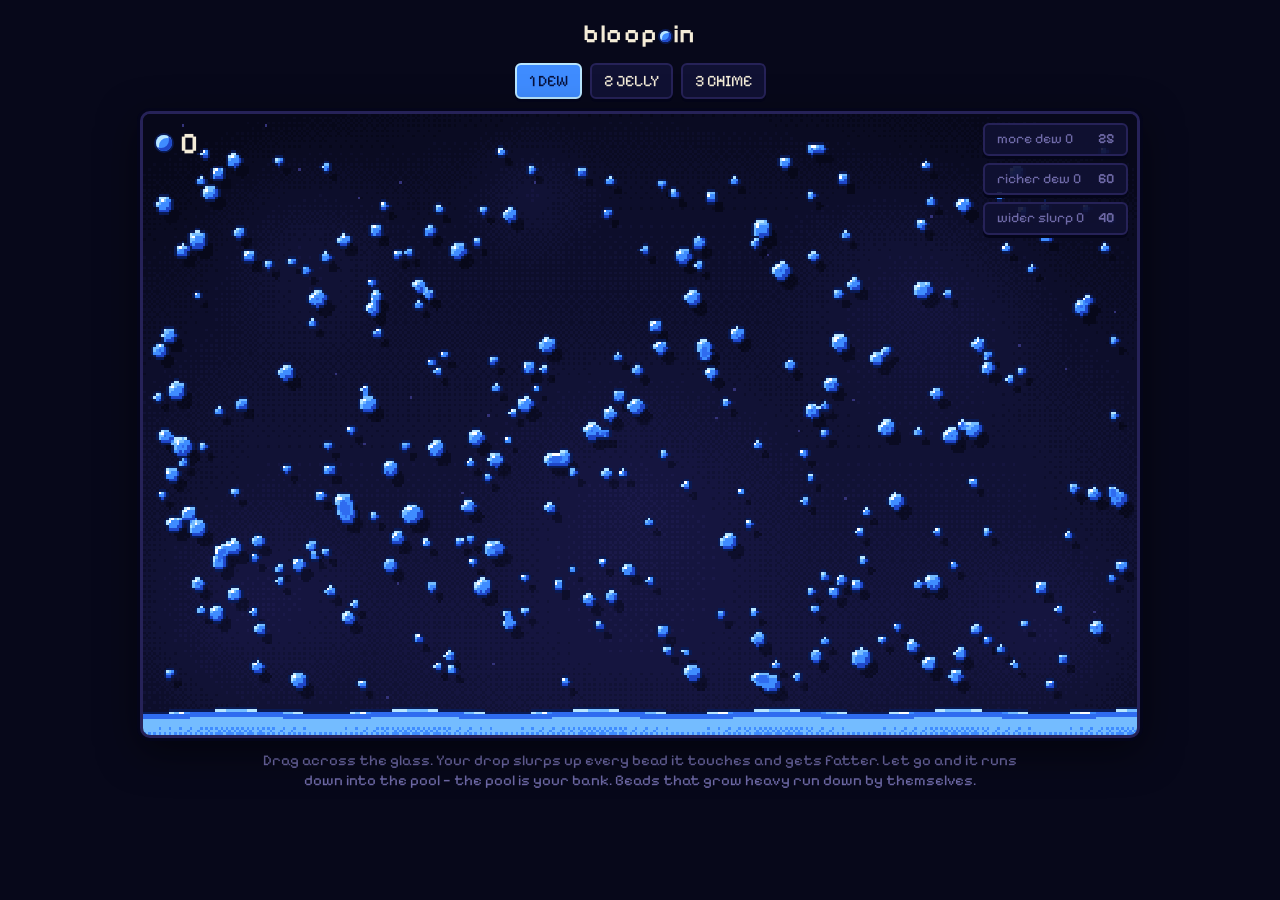
==== index.html @ 227eae90 "Add second round of prototypes: dew, jelly, chime Blue palette, slope-shaded goo renderer with outli" ====
<!doctype html>
<html lang="en">
<head>
<meta charset="utf-8">
<meta name="viewport" content="width=device-width,initial-scale=1">
<title>bloop.in</title>
<link rel="preconnect" href="https://fonts.googleapis.com">
<link href="https://fonts.googleapis.com/css2?family=Pixelify+Sans:wght@400;600&display=swap" rel="stylesheet">
<style>
  :root { --bg:#07081a; --panel:#101133; --line:#262258; --ink:#f4ecd8; --dim:#6f6aa8; --blue:#3f8cff; --sky:#b8e6ff; --navy:#0a1a52; }
  * { box-sizing:border-box; }
  body { margin:0; background:var(--bg); color:var(--ink); font:16px/1.35 'Pixelify Sans',ui-monospace,Menlo,monospace;
         display:flex; flex-direction:column; align-items:center; gap:12px; padding:16px 8px; min-height:100vh;
         user-select:none; -webkit-user-select:none; }
  h1 { margin:0; font-size:26px; font-weight:600; letter-spacing:.06em; }
  h1 i { display:inline-block; width:.42em; height:.42em; margin:0 .06em; border-radius:50%; background:var(--blue);
         box-shadow:inset -2px -2px 0 #1f47c9, inset 2px 2px 0 var(--sky), 0 0 0 2px var(--navy); }
  nav { display:flex; gap:8px; }
  button { font:inherit; color:var(--ink); background:var(--panel); border:2px solid var(--line); border-radius:6px;
           padding:5px 12px; cursor:pointer; text-align:left; box-shadow:0 3px 0 #04051a; transition:transform .05s, border-color .1s; }
  button:hover:not(:disabled) { border-color:var(--blue); }
  button:active:not(:disabled) { transform:translateY(3px); box-shadow:none; }
  button:disabled { color:var(--dim); cursor:default; }
  nav button.on { background:var(--blue); color:#06103a; border-color:var(--sky); }
  #stage { position:relative; width:min(96vw,1000px); aspect-ratio:16/10; }
  canvas { width:100%; height:100%; display:block; image-rendering:pixelated; border:3px solid var(--line);
           border-radius:10px; cursor:crosshair; touch-action:none; box-shadow:0 0 0 3px #04051a, 0 12px 40px #0008; }
  #hud { position:absolute; top:12px; left:16px; pointer-events:none; text-shadow:2px 2px 0 #07081a; }
  #goo { font-size:30px; font-weight:600; display:flex; align-items:center; gap:8px; }
  #goo::before { content:''; width:16px; height:16px; border-radius:50%; background:var(--blue);
                 box-shadow:inset -3px -3px 0 #1f47c9, inset 3px 3px 0 var(--sky), 0 0 0 2px var(--navy); }
  #sub { color:var(--sky); font-size:15px; white-space:pre; }
  #shop { position:absolute; top:12px; right:12px; display:flex; flex-direction:column; gap:7px; align-items:stretch; }
  #shop button { font-size:14px; background:#101133e8; display:flex; justify-content:space-between; gap:14px; }
  #shop button:not(:disabled) { border-color:#3f8cff; color:#fff; }
  #shop button b { font-weight:600; color:var(--sky); }
  #shop button:disabled b { color:var(--dim); }
  .pop { position:absolute; pointer-events:none; font-weight:600; font-size:17px; color:var(--sky); text-shadow:2px 2px 0 #07081a;
         transform:translate(-50%,-50%); animation:pop .9s cubic-bezier(.2,.9,.3,1) forwards; }
  @keyframes pop { 0%{opacity:0; margin-top:6px; scale:.5} 15%{opacity:1; scale:1.25} 30%{scale:1} 100%{opacity:0; margin-top:-34px} }
  #hint { color:var(--dim); max-width:min(96vw,760px); text-align:center; min-height:2.8em; font-size:15px; }
</style>
</head>
<body>
<h1>bloop<i></i>in</h1>
<nav id="tabs"></nav>
<div id="stage">
  <canvas id="c"></canvas>
  <div id="hud"><div id="goo"></div><div id="sub"></div></div>
  <div id="shop"></div>
</div>
<div id="hint"></div>

<script>
// ══════════════════════════ goo renderer ══════════════════════════
// Goo is splatted additively into a small offscreen field (one colour channel
// per goo type). Each pixel is then shaded from the field's value and slope:
// outline, rim light, shade, deep core and a specular glint, with ordered
// dither between tones. Everything gloopy on screen goes through ball()/slab().
const W = 384, H = 240, T = 128, TAU = Math.PI * 2, W4 = W * 4;
const cv = document.getElementById('c'); cv.width = W; cv.height = H;
const ctx = cv.getContext('2d');
const fc = document.createElement('canvas'); fc.width = W; fc.height = H;
const f = fc.getContext('2d', { willReadFrequently: true });

function sprite(rgb) {
  const s = document.createElement('canvas'); s.width = s.height = 64;
  const g = s.getContext('2d'), gr = g.createRadialGradient(32, 32, 0, 32, 32, 32);
  for (let i = 0; i <= 12; i++) { const t = i / 12; gr.addColorStop(t, `rgba(${rgb},${(1 - t * t) ** 2})`); }
  g.fillStyle = gr; g.fillRect(0, 0, 64, 64); return s;
}
const SPR = [sprite('255,0,0'), sprite('0,255,0'), sprite('0,0,255')];
const SOLID = ['#f00', '#0f0', '#00f'];
// r = visible radius of a lone ball; ch = goo type (0 blue, 1 coral, 2 gold)
function ball(x, y, r, ch = 0) { if (r <= 0) return; const R = r * 1.85; f.drawImage(SPR[ch], x - R, y - R, R * 2, R * 2); }
function slab(x, y, w, h, ch = 0) { f.fillStyle = SOLID[ch]; f.fillRect(x, y, w, h); }

const abgr = h => { const n = parseInt(h.slice(1), 16); return (0xff000000 | ((n & 255) << 16) | (n & 0xff00) | (n >> 16)) >>> 0; };
// tones: 0 outline, 1 shade, 2 core, 3 body, 4 light, 5 rim, 6 glint
const PAL = [
  ['#0a1a52', '#1f47c9', '#2f6cf0', '#3f8cff', '#74bcff', '#b8e6ff', '#ffffff'],
  ['#521338', '#c93a6a', '#f0557d', '#ff7190', '#ffa3ad', '#ffd6d0', '#ffffff'],
  ['#4f2f0c', '#d98a1c', '#f2b02c', '#ffc944', '#ffe07a', '#fff3bf', '#ffffff'],
].map(p => p.map(abgr));
const BAY = [0, 8, 2, 10, 12, 4, 14, 6, 3, 11, 1, 9, 15, 7, 13, 5];

// static dithered backdrop: vertical gradient + soft bokeh + vignette
const RAMP = ['#07081a', '#0a0b22', '#0d0e2b', '#111235', '#15153f', '#1a1949', '#201e55'].map(abgr);
const bgBuf = new Uint32Array(W * H), bgSh = new Uint32Array(W * H);
{
  const bokeh = [[60, 50, 46], [300, 70, 60], [190, 150, 70], [350, 200, 44], [40, 190, 50], [150, 30, 30]];
  for (let y = 0, i = 0; y < H; y++) for (let x = 0; x < W; x++, i++) {
    let s = 1.6 + 2.6 * y / H;
    for (const [bx, by, br] of bokeh) { const d = Math.hypot(x - bx, y - by); if (d < br) s += 1.3 * (1 - d / br); }
    const dx = (x - W / 2) / (W / 2), dy = (y - H / 2) / (H / 2);
    s -= 1.6 * Math.max(0, dx * dx + dy * dy - .6);
    const k = Math.max(0, Math.min(6, Math.floor(s + BAY[(y & 3) << 2 | (x & 3)] / 16)));
    bgBuf[i] = RAMP[k]; bgSh[i] = RAMP[Math.max(0, k - 2)];
  }
}
const specks = [...Array(36)].map(() => ({ x: Math.random() * W, y: Math.random() * H, s: 2 + Math.random() * 5 }));
const SPECK = abgr('#34337a');
const out = ctx.createImageData(W, H), o32 = new Uint32Array(out.data.buffer);
// optional extra shading hints, set by the current demo each frame:
// surf[x] = y of a pool surface (goo below it is banded by depth);
// orbs = big round bodies that get lit like a sphere, with a glint.
const surfArr = new Float32Array(W); let surf = null; const orbs = [];
const orb = (x, y, R) => orbs.push({ x, y, R, R2: R * R });

function render(dt) {
  const d = f.getImageData(0, 0, W, H).data;
  o32.set(bgBuf);
  for (const s of specks) { s.y -= s.s * dt; if (s.y < 0) { s.y = H - 1; s.x = Math.random() * W; } o32[(s.y | 0) * W + (s.x | 0)] = SPECK; }
  const sh = (4 * W + 3) * 4;
  for (let y = 0, i = 0; y < H; y++) for (let x = 0; x < W; x++, i++) {
    const p = i << 2; let c = -1, m = T - 1;
    if (d[p] > m) { c = 0; m = d[p]; }
    if (d[p + 1] > m) { c = 1; m = d[p + 1]; }
    if (d[p + 2] > m) { c = 2; }
    if (c < 0) {
      // outside: outline hugging the goo, else soft drop shadow, else backdrop
      let o = -1, q;
      if (x > 0) { q = p - 4; if (d[q] >= T) o = 0; else if (d[q + 1] >= T) o = 1; else if (d[q + 2] >= T) o = 2; }
      if (o < 0 && x < W - 1) { q = p + 4; if (d[q] >= T) o = 0; else if (d[q + 1] >= T) o = 1; else if (d[q + 2] >= T) o = 2; }
      if (o < 0 && y > 0) { q = p - W4; if (d[q] >= T) o = 0; else if (d[q + 1] >= T) o = 1; else if (d[q + 2] >= T) o = 2; }
      if (o < 0 && y < H - 1) { q = p + W4; if (d[q] >= T) o = 0; else if (d[q + 1] >= T) o = 1; else if (d[q + 2] >= T) o = 2; }
      if (o >= 0) o32[i] = PAL[o][0];
      else if (x >= 3 && y >= 4) { q = p - sh; if (d[q] >= T || d[q + 1] >= T || d[q + 2] >= T) o32[i] = bgSh[i]; }
      continue;
    }
    const pc = p + c, v = d[pc], P = PAL[c];
    const gx = (x < W - 2 ? d[pc + 8] : v) - (x > 1 ? d[pc - 8] : v);
    const gy = (y < H - 2 ? d[pc + 2 * W4] : v) - (y > 1 ? d[pc - 2 * W4] : v);
    const b = (.6 * gx + .8 * gy) / (Math.sqrt(gx * gx + gy * gy) + 20) + (BAY[(y & 3) << 2 | (x & 3)] / 16 - .5) * .28;
    let t = 3;
    if (b > .5) t = v < T + 40 ? 5 : v < T + 105 ? 4 : 3;
    else if (b > .12) t = v < T + 55 ? 4 : 3;
    else if (b < -.45) t = v < T + 80 ? 1 : 3;
    else if (b < -.1 && v < T + 30) t = 1;
    if (t === 3 && v >= 253) t = 2;
    if (b > .74 && v > T + 52 && v < T + 92) t = 6;
    if (t === 3 || t === 2) {
      const dz = BAY[(y & 3) << 2 | (x & 3)] / 16 - .5;
      if (c === 0 && surf && y - surf[x] > 2) { const dd = y - surf[x] + dz * 7; t = dd < 8 ? 4 : dd < 19 ? 3 : dd < 40 ? 2 : 1; }
      else for (const o of orbs) {
        const dx = x - o.x, dy = y - o.y;
        if (dx * dx + dy * dy < o.R2) {
          const nd = (-.6 * dx - .8 * dy) / o.R + dz * .3;
          t = nd > .52 ? 4 : nd > .02 ? 3 : nd > -.5 ? 2 : 1;
          const hx = dx + .36 * o.R, hy = dy + .42 * o.R, hr = .17 * o.R;
          if (hx * hx + hy * hy * 1.6 < hr * hr) t = 6;
          else { const kx = dx + .1 * o.R, ky = dy + .62 * o.R; if (kx * kx + ky * ky < hr * hr * .16) t = 6; }
          break;
        }
      }
    }
    o32[i] = P[t];
  }
  ctx.putImageData(out, 0, 0);
}

// little pixel eyes, drawn on top of the goo
function eyes(x, y, s, lx = 0, ly = 0, blink = false, wide = false) {
  const w = Math.max(1, Math.round(s)), h = blink ? 1 : Math.max(2, Math.round(s * (wide ? 2.1 : 1.6))), gap = Math.max(2, Math.round(s * 2.4));
  const ex = Math.round(x + lx), ey = Math.round(y + ly - h / 2);
  ctx.fillStyle = '#0a1a52';
  ctx.fillRect(ex - gap / 2 - w | 0, ey, w, h); ctx.fillRect(ex + gap / 2 | 0, ey, w, h);
  if (!blink && w >= 2) { ctx.fillStyle = '#fff'; ctx.fillRect(ex - gap / 2 - w | 0, ey, 1, 1); ctx.fillRect(ex + gap / 2 | 0, ey, 1, 1); }
}

// ══════════════════════════ juice ══════════════════════════
const rnd = (a, b) => a + Math.random() * (b - a);
const clamp = (v, a, b) => v < a ? a : v > b ? b : v;
const fmt = n => n >= 1e9 ? (n / 1e9).toFixed(2) + 'B' : n >= 1e6 ? (n / 1e6).toFixed(2) + 'M' : n >= 1e4 ? (n / 1e3).toFixed(1) + 'k' : Math.floor(n).toLocaleString();
const mouse = { x: W / 2, y: H / 2, down: false };
const $ = id => document.getElementById(id);
let now = 0, shakeAmt = 0;
const shake = a => { shakeAmt = Math.min(7, Math.max(shakeAmt, a)); };
const blinking = () => now % 3.6 < .13;

function popup(x, y, text, color) {
  const st = $('stage'); if (st.querySelectorAll('.pop').length > 22) return;
  const e = document.createElement('div'); e.className = 'pop'; e.textContent = text;
  e.style.left = x / W * 100 + '%'; e.style.top = y / H * 100 + '%'; if (color) e.style.color = color;
  e.onanimationend = () => e.remove(); st.appendChild(e);
}

// audio: every sound is a pitched water-drop "bloop" on a pentatonic scale
let ac, master, lastB = 0;
function initAudio() {
  try {
    ac = new (window.AudioContext || window.webkitAudioContext)();
    master = ac.createGain(); master.gain.value = .9;
    const comp = ac.createDynamicsCompressor(), dl = ac.createDelay(), fb = ac.createGain(), lp = ac.createBiquadFilter();
    dl.delayTime.value = .19; fb.gain.value = .3; lp.frequency.value = 1700;
    master.connect(comp); comp.connect(ac.destination);
    master.connect(dl); dl.connect(lp); lp.connect(fb); fb.connect(dl); lp.connect(comp);
  } catch (_) { ac = null; }
}
const note = i => 220 * 2 ** (([0, 2, 4, 7, 9][i % 5] + 12 * Math.floor(i / 5)) / 12);
function bloop(freq = 440, dur = .16, vol = .12) {
  if (!ac) return; const t = ac.currentTime; if (t - lastB < .022) return; lastB = t;
  const o = ac.createOscillator(), g = ac.createGain();
  o.type = 'sine'; o.frequency.setValueAtTime(freq * .55, t); o.frequency.exponentialRampToValueAtTime(freq, t + .045);
  g.gain.setValueAtTime(.0001, t); g.gain.linearRampToValueAtTime(vol, t + .008); g.gain.exponentialRampToValueAtTime(.0001, t + dur);
  o.connect(g); g.connect(master); o.start(t); o.stop(t + dur + .02);
}
const arpeggio = (from, n) => { for (let i = 0; i < n; i++) setTimeout(() => bloop(note(from + i), .3, .14), i * 75); };

// loose flecks of goo: splashes, trails, bursts
function stepBits(bits, dt, floorY) {
  for (const b of bits) {
    if (b.g) b.vy += b.g * dt; b.x += b.vx * dt; b.y += b.vy * dt; b.r -= dt * (b.shrink || 6);
    if (floorY && b.y > floorY(b.x) && b.vy > 0) b.r = 0;
  }
  return bits.filter(b => b.r > .4);
}
function burst(bits, x, y, n, speed, ch = 0, g = 300, up = false) {
  for (let i = 0; i < n; i++) {
    const a = up ? rnd(-Math.PI * .85, -Math.PI * .15) : rnd(0, TAU), v = rnd(.4, 1) * speed;
    bits.push({ x, y, vx: Math.cos(a) * v, vy: Math.sin(a) * v, r: rnd(1.6, 3.2), ch, g, shrink: 3.5 });
  }
}

// a pool of goo with a springy surface. Its depth is the bank balance.
function makePool() {
  const n = W / 4 + 1;
  return {
    n, h: new Float32Array(n), v: new Float32Array(n), base: 9,
    depthFor: goo => Math.min(84, 9 + 10 * Math.log2(1 + goo / 12)),
    update(dt, goo) {
      const { h, v } = this; this.base += (this.depthFor(goo) - this.base) * Math.min(1, dt * 3);
      for (let i = 0; i < n; i++) { const l = i ? h[i - 1] : h[i], r = i < n - 1 ? h[i + 1] : h[i]; v[i] += (-50 * h[i] + 260 * (l + r - 2 * h[i]) - 1.8 * v[i]) * dt; }
      for (let i = 0; i < n; i++) h[i] = clamp(h[i] + v[i] * dt, -this.base + 2, 30);
    },
    top(x) { const q = clamp(x / 4, 0, n - 1.001), i = q | 0, t = q - i; return H - this.base - (this.h[i] * (1 - t) + this.h[i + 1] * t); },
    splash(x, pow) { const c = Math.round(x / 4); for (let k = -3; k <= 3; k++) { const i = c + k; if (i >= 0 && i < n) this.v[i] -= pow * (1 - Math.abs(k) / 4); } },
    draw() { for (let x = 0; x < W; x += 2) { const y = this.top(x + 1) + Math.sin(now * 1.6 + x * .09) * .7; slab(x, y, 2, H - y + 1); surfArr[x] = surfArr[x + 1] = y; } },
  };
}

// ══════════════════════════ 1 · DEW ══════════════════════════
// A cold window covered in dew. Sweep a drop through it and it swallows
// everything it touches; let go and it runs down into the pool.
const dew = {
  name: 'DEW',
  hint: 'Drag across the glass. Your drop slurps up every bead it touches and gets fatter. Let go and it runs down into the pool — the pool is your bank. Beads that grow heavy run down by themselves.',
  init() {
    Object.assign(this, { goo: 0, cond: 0, rich: 0, reach: 0, acc: 0, dots: [], runs: [], bits: [], held: null, pool: makePool() });
    for (let i = 0; i < 300; i++) this.addDot(true);
  },
  sub() { return this.held ? `holding ${fmt(this.held.m * (1 + this.rich))}` : ''; },
  shop: [
    { label: s => `more dew`, lv: s => s.cond, cost: s => 25 * 1.6 ** s.cond, buy: s => s.cond++ },
    { label: s => `richer dew`, lv: s => s.rich, cost: s => 60 * 2.2 ** s.rich, buy: s => s.rich++ },
    { label: s => `wider slurp`, lv: s => s.reach, cost: s => 40 * 1.9 ** s.reach, can: s => s.reach < 6, buy: s => s.reach++ },
  ],
  rr: m => Math.min(16, 1.1 * Math.sqrt(m) + .7),
  addDot(seed) {
    const x = rnd(5, W - 5), y = rnd(12, H - this.pool.base - 10);
    if (this.dots.length >= 560) { const d = this.dots[Math.random() * this.dots.length | 0]; return this.grow(d); }
    for (const d of this.dots) if (Math.abs(d.x - x) < d.r + 1.6 && Math.hypot(d.x - x, d.y - y) < d.r + 1.4) return this.grow(d);
    const m = seed ? 1 + (Math.random() ** 3 * 7 | 0) : 1;
    this.dots.push({ x, y, m, r: 1.1 * Math.sqrt(m) + .4 });
  },
  grow(d) {
    d.m++; d.r = 1.1 * Math.sqrt(d.m) + .4;
    if (d.m >= 12) { d.dead = true; this.runs.push({ x: d.x, y: d.y, vx: 0, vy: 0, m: d.m, n: 0, ph: rnd(0, 6), trail: 0 }); }
  },
  down() { this.held = { x: mouse.x, y: mouse.y, vx: 0, vy: 0, m: 2, n: 0, ph: rnd(0, 6), trail: 0, held: true }; this.runs.push(this.held); bloop(note(0), .12, .08); },
  up() { if (this.held) { this.held.held = false; this.held = null; } },
  update(dt) {
    const pool = this.pool;
    this.acc += dt * 9 * 1.45 ** this.cond;
    while (this.acc >= 1) { this.acc--; this.addDot(); }
    for (const r of this.runs) {
      const rr = this.rr(r.m);
      if (r.held) {
        r.vx += ((mouse.x - r.x) * 110 - r.vx * 13) * dt; r.vy += ((mouse.y - r.y) * 110 - r.vy * 13) * dt;
      } else {
        const vt = Math.min(210, 55 + r.m * 1.6);
        r.vy += (vt - r.vy) * 2.2 * dt; r.vx += (Math.sin(now * 4 + r.ph) * 16 - r.vx) * 5 * dt;
        r.trail -= r.vy * dt;
        if (r.trail <= 0) { r.trail = 3; this.bits.push({ x: r.x, y: r.y - rr * .7, vx: 0, vy: 0, r: rr * .5, ch: 0, shrink: 5 }); }
      }
      r.x = clamp(r.x + r.vx * dt, 3, W - 3); r.y += r.vy * dt;
      const reach = rr + 2 + this.reach * 2.5;
      for (const d of this.dots) {
        if (d.dead) continue;
        const dx = d.x - r.x, dy = d.y - r.y;
        if (dx * dx + dy * dy < (reach + d.r) ** 2) {
          d.dead = true; r.m += d.m; r.n++;
          this.bits.push({ x: d.x, y: d.y, vx: -dx * 9, vy: -dy * 9, r: d.r, ch: 0, shrink: 14 });
          bloop(note(Math.min(14, r.n >> 2)), .13, .07);
        }
      }
      if (r.y + rr * .5 > pool.top(r.x)) {   // plop into the pool
        const pay = Math.round(r.m * (1 + this.rich));
        this.goo += pay; r.dead = true; if (r === this.held) this.held = null;
        pool.splash(r.x, Math.min(190, 30 + r.m * 2.2));
        burst(this.bits, r.x, pool.top(r.x) - 1, Math.min(12, 3 + r.m / 5 | 0), Math.min(170, 60 + r.m * 1.5), 0, 320, true);
        popup(r.x, pool.top(r.x) - 12, '+' + fmt(pay));
        shake(Math.min(4, r.m / 18)); bloop(note(Math.min(9, r.n >> 3)) / 2, .28, Math.min(.2, .08 + r.m / 300));
      }
    }
    for (const d of this.dots) if (!d.dead && d.y > pool.top(d.x) - 2) { d.dead = true; this.goo += d.m; }
    this.dots = this.dots.filter(d => !d.dead); this.runs = this.runs.filter(r => !r.dead);
    this.bits = stepBits(this.bits, dt, x => pool.top(x) + 2);
    pool.update(dt, this.goo);
  },
  draw() {
    this.pool.draw();
    for (const d of this.dots) ball(d.x, d.y, d.r);
    for (const b of this.bits) ball(b.x, b.y, b.r, b.ch);
    for (const r of this.runs) {
      const rr = this.rr(r.m); ball(r.x, r.y, rr); if (rr > 5) orb(r.x, r.y, rr + 1);
      if (r.held) { ball(r.x - r.vx * .028, r.y - r.vy * .028, rr * .78); ball(r.x - r.vx * .055, r.y - r.vy * .055, rr * .5); }
      else ball(r.x, r.y - rr * .85, rr * .6);
    }
  },
  post() {
    for (const r of this.runs) {
      const rr = this.rr(r.m); if (rr < 4.5) continue;
      const l = Math.hypot(r.vx, r.vy) || 1, k = Math.min(1, l / 60) * rr * .2;
      eyes(r.x, r.y - rr * .1, rr * .17, r.vx / l * k, r.vy / l * k, blinking(), r.held);
    }
  },
};

// ══════════════════════════ 2 · JELLY ══════════════════════════
// One big jelly you can grab, stretch and throw. It eats the rain.
const FLOOR = H - 14, GRAV = 430;
const jelly = {
  name: 'JELLY',
  hint: 'Grab the jelly and throw it — it squashes, wobbles and gobbles every drop it touches. Click anywhere else to make it hop there. The jelly is your wallet: spending shrinks it. Fill it up, then SPLIT.',
  init() {
    Object.assign(this, { goo: 6, goal: 250, mult: 1, rain: 0, sweet: 0, acc: 0, combo: 0, comboT: 0, pend: 0, munch: 0, grab: false, beads: [], bits: [], babies: [],
      b: { x: W / 2, y: FLOOR - 30, vx: 0, vy: 0, pvx: 0, pvy: 0, R: 14, nodes: [...Array(20)].map((_, i) => ({ a: i / 20 * TAU, off: 0, v: 0 })) } });
  },
  sub() { return `fill to ${fmt(this.goal)}` + (this.mult > 1 ? `   ×${this.mult}` : '') + (this.combo > 4 ? `\ncombo ${this.combo}` : ''); },
  shop: [
    { label: s => `heavier rain`, lv: s => s.rain, cost: s => 20 * 1.6 ** s.rain, buy: s => s.rain++ },
    { label: s => `sweeter drops`, lv: s => s.sweet, cost: s => 50 * 2 ** s.sweet, buy: s => s.sweet++ },
    { label: s => `baby jelly`, lv: s => s.babies.length, cost: s => 80 * 1.8 ** s.babies.length, can: s => s.babies.length < 6, buy: s => s.baby() },
    { label: s => `SPLIT  ×${s.mult * 2}`, cost: s => s.goal, free: true, buy: s => s.split() },
  ],
  val() { return (1 + this.sweet) * this.mult; },
  baby() { const b = this.b; this.babies.push({ x: b.x, y: b.y - 6, vx: rnd(-90, 90), vy: -180, cd: rnd(.4, 1.2), air: true }); },
  split() {
    const b = this.b;
    burst(this.bits, b.x, b.y, 34, 300, 0, 380);
    this.goo = 6; this.mult *= 2; this.goal *= 3; if (this.babies.length < 6) this.baby();
    for (const n of b.nodes) n.v += rnd(-120, 120);
    shake(7); arpeggio(2, 7); popup(b.x, b.y - 24, `×${this.mult}!`, '#fff');
  },
  impact(s, an) {
    const b = this.b; for (const n of b.nodes) n.v -= s * .55 * Math.cos(2 * (n.a - an));
    if (s > 150) { shake(Math.min(4, s / 170)); bloop(70 + rnd(0, 20), .22, Math.min(.25, s / 2200)); }
    if (s > 260) burst(this.bits, b.x + Math.cos(an) * b.R * .7, b.y + Math.sin(an) * b.R * .7, 5, s * .3, 0, 380);
  },
  eat(d, x, y) {
    d.dead = true; const v = this.val(); this.goo += v;
    this.combo++; this.comboT = .8; this.pend += v; bloop(note(Math.min(14, this.combo >> 1)), .14, .08);
  },
  down() {
    const b = this.b;
    if (Math.hypot(mouse.x - b.x, mouse.y - b.y) < b.R + 10) { this.grab = true; bloop(note(3), .1, .08); }
    else if (b.y > FLOOR - b.R * 1.6) { b.vx = clamp((mouse.x - b.x) * 2.2, -330, 330); b.vy = -clamp(160 + (FLOOR - mouse.y) * 1.6, 160, 420); this.impact(140, Math.PI / 2); bloop(note(1), .16, .1); }
  },
  up() { if (this.grab) { this.grab = false; const b = this.b, l = Math.hypot(b.vx, b.vy); if (l > 720) { b.vx *= 720 / l; b.vy *= 720 / l; } } },
  update(dt) {
    const b = this.b, R = b.R;
    b.R += (Math.min(44, 10 + 32 * Math.log(1 + this.goo) / Math.log(1 + this.goal)) - b.R) * Math.min(1, dt * 6);
    if ((this.comboT -= dt) <= 0) { if (this.pend) popup(b.x, b.y - R - 8, '+' + fmt(this.pend), this.combo >= 10 ? '#fff' : null); this.combo = 0; this.pend = 0; }
    this.munch -= dt;

    // body
    if (this.grab) { b.vx += ((mouse.x - b.x) * 130 - b.vx * 15) * dt; b.vy += ((mouse.y - b.y) * 130 - b.vy * 15) * dt; }
    else b.vy += GRAV * dt;
    b.x += b.vx * dt; b.y += b.vy * dt;
    const cr = R * .72;
    if (b.y > FLOOR - cr) { b.y = FLOOR - cr; if (b.vy > 50) this.impact(b.vy, Math.PI / 2); b.vy = (!this.grab && b.vy > 90) ? -b.vy * .42 : 0; if (!this.grab) b.vx *= 1 - Math.min(1, 5 * dt); }
    if (b.y < cr) { b.y = cr; if (b.vy < -50) this.impact(-b.vy, -Math.PI / 2); b.vy = this.grab ? 0 : -b.vy * .4; }
    if (b.x < cr) { b.x = cr; if (b.vx < -50) this.impact(-b.vx, Math.PI); b.vx = this.grab ? 0 : -b.vx * .5; }
    if (b.x > W - cr) { b.x = W - cr; if (b.vx > 50) this.impact(b.vx, 0); b.vx = this.grab ? 0 : -b.vx * .5; }

    // rim: inertia makes it lag behind the body, neighbours pass the wobble around
    let ax = (b.vx - b.pvx) / dt, ay = (b.vy - b.pvy) / dt - (this.grab ? 0 : GRAV);
    const al = Math.hypot(ax, ay); if (al > 1600) { ax *= 1600 / al; ay *= 1600 / al; }
    b.pvx = b.vx; b.pvy = b.vy;
    const N = b.nodes.length;
    for (let i = 0; i < N; i++) {
      const n = b.nodes[i], l = b.nodes[(i + N - 1) % N].off, r = b.nodes[(i + 1) % N].off, c = Math.cos(n.a), s = Math.sin(n.a);
      const idle = Math.sin(now * 2.2 + i * 1.3) * R * .035;
      n.v += (-210 * (n.off - idle) + 130 * (l + r - 2 * n.off) - 6.5 * n.v - (ax * c + ay * s) * .7 * R / 20) * dt;
    }
    for (const n of b.nodes) {
      n.off = clamp(n.off + n.v * dt, -R * .5, R * .6);
      const c = Math.cos(n.a), s = Math.sin(n.a); let max = 1e9;
      if (s > .15) max = Math.min(max, (FLOOR - b.y) / s - R); else if (s < -.15) max = Math.min(max, b.y / -s - R);
      if (c > .15) max = Math.min(max, (W - b.x) / c - R); else if (c < -.15) max = Math.min(max, b.x / -c - R);
      if (n.off > max) { n.off = Math.max(max, -R * .5); if (n.v > 0) n.v = 0; }
    }

    // rain
    this.acc += dt * 2.6 * 1.4 ** this.rain;
    while (this.acc >= 1) { this.acc--; if (this.beads.length < 140) this.beads.push({ x: rnd(6, W - 6), y: -4, vy: rnd(20, 60), r: 2.7 }); }
    for (const d of this.beads) {
      if (!d.rest) { d.vy += 300 * dt; d.y += d.vy * dt; if (d.y > FLOOR - 2.4) { d.y = FLOOR - 2.4; d.rest = true; } }
      const dx = d.x - b.x, dy = d.y - b.y;
      if (dx * dx + dy * dy < (R + 3) ** 2) {
        this.eat(d, d.x, d.y); this.munch = .16;
        const a = Math.atan2(dy, dx); for (const n of b.nodes) n.v += 55 * Math.max(0, Math.cos(n.a - a)) ** 6;
      }
    }

    // babies hop toward the nearest drop and eat for you
    for (const k of this.babies) {
      k.vy += GRAV * dt; k.x += k.vx * dt; k.y += k.vy * dt;
      if (k.x < 5) { k.x = 5; k.vx = Math.abs(k.vx); } else if (k.x > W - 5) { k.x = W - 5; k.vx = -Math.abs(k.vx); }
      if (k.y > FLOOR - 4.5) {
        k.y = FLOOR - 4.5; k.vy = 0; k.vx *= 1 - Math.min(1, 8 * dt);
        if (k.air) { k.air = false; k.sq = 1; }
        if ((k.cd -= dt) <= 0) {
          let best = null, bd = 1e9;
          for (const d of this.beads) if (d.rest && !d.dead) { const q = Math.abs(d.x - k.x); if (q < bd) { bd = q; best = d; } }
          k.cd = rnd(.5, 1.1); k.air = true; k.vy = -rnd(130, 190);
          k.vx = best ? clamp((best.x - k.x) * 1.5, -110, 110) : rnd(-60, 60);
        }
      }
      k.sq = Math.max(0, (k.sq || 0) - dt * 5);
      for (const d of this.beads) if (!d.dead && Math.abs(d.x - k.x) < 8 && Math.abs(d.y - k.y) < 8) this.eat(d, d.x, d.y);
    }
    this.beads = this.beads.filter(d => !d.dead);
    this.bits = stepBits(this.bits, dt, () => FLOOR);
  },
  draw() {
    const b = this.b, R = b.R;
    for (const d of this.beads) { ball(d.x, d.y, d.r); if (!d.rest) ball(d.x, d.y - 3, d.r * .6); }
    for (const q of this.bits) ball(q.x, q.y, q.r, q.ch);
    for (const k of this.babies) { ball(k.x, k.y + k.sq, 5 + k.sq); ball(k.x, k.y - clamp(k.vy * .014, -3, 3), 4); orb(k.x, k.y, 6.5); }
    ball(b.x, b.y, R * .78); orb(b.x, b.y, R * 1.12);
    for (const n of b.nodes) { const q = R * .58 + n.off; ball(b.x + Math.cos(n.a) * q, b.y + Math.sin(n.a) * q, R * .42); }
  },
  post() {
    ctx.fillStyle = '#0a0b22'; ctx.fillRect(0, FLOOR, W, H - FLOOR);
    ctx.fillStyle = '#2b2a6e'; ctx.fillRect(0, FLOOR, W, 1);
    ctx.fillStyle = '#15153f'; for (let x = 6; x < W; x += 16) ctx.fillRect(x, FLOOR + 4 + (x % 3), 5, 1);
    const b = this.b, R = b.R, dx = mouse.x - b.x, dy = mouse.y - b.y, l = Math.hypot(dx, dy) || 1, k = Math.min(1, l / 50) * R * .16;
    const ex = b.x + dx / l * k, ey = b.y - R * .1 + dy / l * k, es = Math.max(2, R * .15);
    eyes(ex, ey, es, 0, 0, blinking() && !this.grab, this.grab);
    ctx.fillStyle = '#ff7190'; const bw = Math.max(2, Math.round(es * 1.2)), bo = Math.round(es * 3.1);
    ctx.fillRect(Math.round(ex - bo - bw / 2), Math.round(ey + es * 1.5), bw, 1); ctx.fillRect(Math.round(ex + bo - bw / 2), Math.round(ey + es * 1.5), bw, 1);
    if (this.munch > 0) { ctx.fillStyle = '#0a1a52'; const mw = Math.max(2, Math.round(es * 1.6)); ctx.fillRect(Math.round(ex - mw / 2), Math.round(ey + es * 2.2), mw, Math.max(1, Math.round(es))); }
    for (const q of this.babies) eyes(q.x, q.y - 1, 1, clamp(q.vx * .02, -1, 1), 0, blinking());
  },
};

// ══════════════════════════ 3 · CHIME ══════════════════════════
// A goo music box. Drips ring every peg they hit; the longer a drop's
// run of notes, the more it is worth when it lands in the pool.
const chime = {
  name: 'CHIME',
  hint: 'Drag the gold pegs around, or click empty space to add one. Each peg rings a note (low on the left, high on the right). A drop is worth more for every peg it rings on the way down — build a run.',
  init() {
    Object.assign(this, { goo: 0, rate: 0, rich: 0, maxPegs: 7, emit: .5, ps: [], rings: [], bits: [], drag: null, pool: makePool(),
      pegs: [[150, 62], [234, 62], [108, 100], [192, 100], [276, 100], [150, 140]].map(([x, y]) => this.peg(x, y)) });
  },
  peg: (x, y) => ({ x, y, ox: 0, oy: 0, vx: 0, vy: 0, pulse: 0 }),
  sub() { return `pegs ${this.pegs.length}/${this.maxPegs}`; },
  shop: [
    { label: s => `faster drip`, lv: s => s.rate, cost: s => 20 * 1.6 ** s.rate, buy: s => s.rate++ },
    { label: s => `richer goo`, lv: s => s.rich, cost: s => 45 * 2 ** s.rich, buy: s => s.rich++ },
    { label: s => `another peg`, lv: s => s.maxPegs - 7, cost: s => 30 * 1.5 ** (s.maxPegs - 7), can: s => s.maxPegs < 16, buy: s => s.maxPegs++ },
  ],
  gap() { return .34 / (1 + this.rate * .45); },
  fx() { return W / 2 + Math.sin(now * .6) * 96; },
  down() {
    let g = this.pegs.find(g => Math.hypot(g.x - mouse.x, g.y - mouse.y) < 12);
    if (!g && this.pegs.length < this.maxPegs) { g = this.peg(mouse.x, mouse.y); g.pulse = 1; this.pegs.push(g); bloop(note(g.x / W * 10 | 0), .2, .1); }
    this.drag = g || null;
  },
  up() { this.drag = null; },
  update(dt) {
    const ps = this.ps, pool = this.pool;
    if (this.drag) { this.drag.x = clamp(mouse.x, 8, W - 8); this.drag.y = clamp(mouse.y, 28, H - pool.base - 14); }
    if ((this.emit -= dt) <= 0 && ps.length < 230) { this.emit = this.gap(); ps.push({ x: this.fx() + rnd(-.5, .5), y: 13, vx: rnd(-4, 4), vy: 25, hits: 0, cd: 0 }); }
    for (let i = 0; i < ps.length; i++) for (let j = i + 1; j < ps.length; j++) {   // sticky + springy = viscous
      const a = ps[i], b = ps[j], dx = b.x - a.x, dy = b.y - a.y, d2 = dx * dx + dy * dy;
      if (d2 < 72 && d2 > .01) { const d = Math.sqrt(d2), fo = (d < 5.2 ? (5.2 - d) * 60 : -(d - 5.2) * 9) * dt / d; a.vx -= dx * fo; a.vy -= dy * fo; b.vx += dx * fo; b.vy += dy * fo; }
    }
    for (const p of ps) {
      p.vy += 190 * dt; p.vx *= 1 - 1.4 * dt; p.vy *= 1 - .6 * dt; p.cd -= dt;
      p.x += p.vx * dt; p.y += p.vy * dt;
      if (p.x < 3) { p.x = 3; p.vx = Math.abs(p.vx) * .4; } else if (p.x > W - 3) { p.x = W - 3; p.vx = -Math.abs(p.vx) * .4; }
      for (const g of this.pegs) {
        const px = g.x + g.ox, py = g.y + g.oy, dx = p.x - px, dy = p.y - py, d = Math.hypot(dx, dy) || .01, min = 8.6;
        if (d < min) {
          const nx = dx / d, ny = dy / d, vn = p.vx * nx + p.vy * ny;
          p.x = px + nx * min; p.y = py + ny * min;
          if (vn < 0) {
            p.vx -= 1.55 * vn * nx; p.vy -= 1.55 * vn * ny;
            if (vn < -32 && p.cd <= 0) {
              p.hits++; p.cd = .12; g.pulse = 1; g.vx += nx * vn * 1.1; g.vy += ny * vn * 1.1;
              this.rings.push({ x: px, y: py, r: 7, life: .4 });
              bloop(note(clamp(g.x / W * 10 | 0, 0, 9)), .34, .085);
            }
          }
        }
      }
      if (p.y > pool.top(p.x)) {
        const pay = (1 + this.rich) * (1 + p.hits); this.goo += pay; p.dead = true;
        pool.splash(p.x, 13 + p.hits * 5);
        if (p.hits >= 2) { popup(p.x, pool.top(p.x) - 10, '+' + fmt(pay), p.hits >= 4 ? '#ffe07a' : null); burst(this.bits, p.x, pool.top(p.x) - 1, 1 + p.hits, 50 + p.hits * 14, 0, 320, true); }
        if (p.hits >= 4) shake(1.5);
      }
    }
    this.ps = ps.filter(p => !p.dead);
    for (const g of this.pegs) {
      g.vx += (-320 * g.ox - 9 * g.vx) * dt; g.vy += (-320 * g.oy - 9 * g.vy) * dt;
      g.ox = clamp(g.ox + g.vx * dt, -5, 5); g.oy = clamp(g.oy + g.vy * dt, -5, 5); g.pulse = Math.max(0, g.pulse - dt * 4);
    }
    for (const r of this.rings) { r.life -= dt; r.r += 42 * dt; }
    this.rings = this.rings.filter(r => r.life > 0);
    this.bits = stepBits(this.bits, dt, x => pool.top(x) + 2);
    pool.update(dt, this.goo);
  },
  draw() {
    this.pool.draw();
    const fx = this.fx(), grow = 1 - clamp(this.emit / this.gap(), 0, 1);
    ball(fx, 3, 8, 2); ball(fx, 10 + grow * 2, 1 + grow * 2.6);
    for (const p of this.ps) ball(p.x, p.y, 3.1);
    for (const b of this.bits) ball(b.x, b.y, b.r, b.ch);
    for (const g of this.pegs) ball(g.x + g.ox, g.y + g.oy, 5.6 + g.pulse * 2.4, 2);
  },
  post() {
    for (const r of this.rings) {
      ctx.fillStyle = r.life > .2 ? '#fff3bf' : '#d98a1c';
      const n = Math.max(10, r.r * 1.6 | 0); for (let i = 0; i < n; i += 2) { const a = i / n * TAU; ctx.fillRect(r.x + Math.cos(a) * r.r | 0, r.y + Math.sin(a) * r.r | 0, 1, 1); }
    }
  },
};

// ══════════════════════════ shell ══════════════════════════
const demos = [dew, jelly, chime];
let cur, buttons = [];
const AUTO = location.search.includes('auto');

function start(i) {
  cur = demos[i]; cur.init(); mouse.down = false;
  [...$('tabs').children].forEach((b, k) => b.classList.toggle('on', k === i));
  $('hint').textContent = cur.hint; $('shop').innerHTML = '';
  buttons = (cur.shop || []).map(it => {
    const b = document.createElement('button'); b.innerHTML = '<span></span><b></b>';
    b.onclick = () => { const c = it.cost(cur); if (cur.goo < c) return; if (!it.free) cur.goo -= c; it.buy(cur); arpeggio(4, 3); };
    $('shop').appendChild(b); return [b, it];
  });
  history.replaceState(null, '', '#' + (i + 1));
}
demos.forEach((d, i) => { const b = document.createElement('button'); b.textContent = `${i + 1} ${d.name}`; b.onclick = () => start(i); $('tabs').appendChild(b); });
addEventListener('keydown', e => { const i = +e.key - 1; if (demos[i]) start(i); });

function pos(e) { const r = cv.getBoundingClientRect(); mouse.x = (e.clientX - r.left) / r.width * W; mouse.y = (e.clientY - r.top) / r.height * H; }
cv.addEventListener('pointerdown', e => { if (!ac) initAudio(); cv.setPointerCapture(e.pointerId); pos(e); mouse.down = true; cur.down && cur.down(); });
cv.addEventListener('pointermove', pos);
const release = e => { if (!mouse.down) return; pos(e); mouse.down = false; cur.up && cur.up(); };
cv.addEventListener('pointerup', release); cv.addEventListener('pointercancel', release);

function step(dt) {
  now += dt;
  if (AUTO) {   // scripted input, for headless screenshots
    mouse.x = W / 2 + Math.sin(now * 1.7) * 150; mouse.y = 95 + Math.sin(now * 2.9) * 70;
    const want = now % 3 < 2.2; if (want !== mouse.down) { mouse.down = want; want ? cur.down && cur.down() : cur.up && cur.up(); }
  }
  cur.update(dt);
}
let last = performance.now();
function frame(t) {
  const dt = Math.min(1 / 30, (t - last) / 1000); last = t;
  step(dt);
  f.globalCompositeOperation = 'source-over'; f.fillStyle = '#000'; f.fillRect(0, 0, W, H);
  f.globalCompositeOperation = 'lighter';
  orbs.length = 0; surf = cur.pool ? surfArr : null;
  cur.draw(); render(dt); cur.post && cur.post();
  shakeAmt *= Math.pow(.0005, dt);
  cv.style.transform = shakeAmt > .3 ? `translate(${rnd(-1, 1) * shakeAmt}px,${rnd(-1, 1) * shakeAmt}px)` : '';
  $('goo').textContent = fmt(cur.goo); $('sub').textContent = cur.sub ? cur.sub() : '';
  for (const [b, it] of buttons) {
    const c = it.cost(cur), ok = !it.can || it.can(cur);
    const left = it.label(cur) + (it.lv ? `  ${it.lv(cur)}` : ''), right = ok ? fmt(c) : 'max';
    if (b.firstChild.textContent !== left) b.firstChild.textContent = left;
    if (b.lastChild.textContent !== right) b.lastChild.textContent = right;
    b.disabled = !ok || cur.goo < c;
  }
  requestAnimationFrame(frame);
}
start(clamp((+location.hash.slice(1) || 1) - 1, 0, demos.length - 1));
if (AUTO) for (let i = 0; i < 60 * (+new URLSearchParams(location.search).get('auto') || 8); i++) step(1 / 60);
requestAnimationFrame(frame);
</script>
</body>
</html>
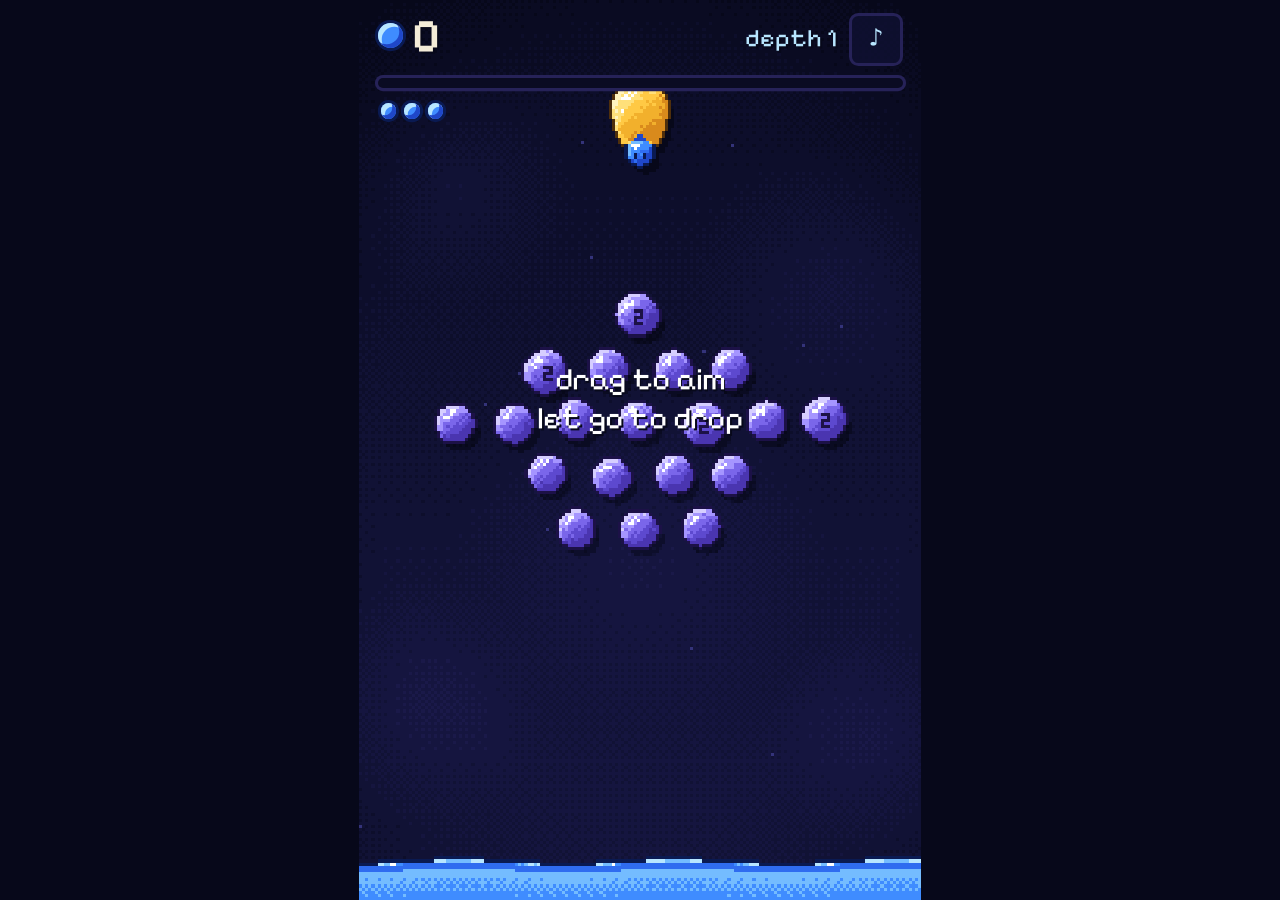
==== commit 9f3984c1: "Start the drop-and-pop game: one-thumb aiming, pods, depths and an upgrade sheet Portrait-first layo" ====
--- a/index.html
+++ b/index.html
@@ -2,136 +2,184 @@
 <html lang="en">
 <head>
 <meta charset="utf-8">
-<meta name="viewport" content="width=device-width,initial-scale=1">
+<meta name="viewport" content="width=device-width,initial-scale=1,maximum-scale=1,user-scalable=no,viewport-fit=cover">
+<meta name="theme-color" content="#07081a">
+<meta name="apple-mobile-web-app-capable" content="yes">
+<meta name="mobile-web-app-capable" content="yes">
 <title>bloop.in</title>
 <link rel="preconnect" href="https://fonts.googleapis.com">
 <link href="https://fonts.googleapis.com/css2?family=Pixelify+Sans:wght@400;600&display=swap" rel="stylesheet">
 <style>
-  :root { --bg:#07081a; --panel:#101133; --line:#262258; --ink:#f4ecd8; --dim:#6f6aa8; --blue:#3f8cff; --sky:#b8e6ff; --navy:#0a1a52; }
-  * { box-sizing:border-box; }
-  body { margin:0; background:var(--bg); color:var(--ink); font:16px/1.35 'Pixelify Sans',ui-monospace,Menlo,monospace;
-         display:flex; flex-direction:column; align-items:center; gap:12px; padding:16px 8px; min-height:100vh;
-         user-select:none; -webkit-user-select:none; }
-  h1 { margin:0; font-size:26px; font-weight:600; letter-spacing:.06em; }
-  h1 i { display:inline-block; width:.42em; height:.42em; margin:0 .06em; border-radius:50%; background:var(--blue);
-         box-shadow:inset -2px -2px 0 #1f47c9, inset 2px 2px 0 var(--sky), 0 0 0 2px var(--navy); }
-  nav { display:flex; gap:8px; }
-  button { font:inherit; color:var(--ink); background:var(--panel); border:2px solid var(--line); border-radius:6px;
-           padding:5px 12px; cursor:pointer; text-align:left; box-shadow:0 3px 0 #04051a; transition:transform .05s, border-color .1s; }
-  button:hover:not(:disabled) { border-color:var(--blue); }
-  button:active:not(:disabled) { transform:translateY(3px); box-shadow:none; }
-  button:disabled { color:var(--dim); cursor:default; }
-  nav button.on { background:var(--blue); color:#06103a; border-color:var(--sky); }
-  #stage { position:relative; width:min(96vw,1000px); aspect-ratio:16/10; }
-  canvas { width:100%; height:100%; display:block; image-rendering:pixelated; border:3px solid var(--line);
-           border-radius:10px; cursor:crosshair; touch-action:none; box-shadow:0 0 0 3px #04051a, 0 12px 40px #0008; }
-  #hud { position:absolute; top:12px; left:16px; pointer-events:none; text-shadow:2px 2px 0 #07081a; }
-  #goo { font-size:30px; font-weight:600; display:flex; align-items:center; gap:8px; }
-  #goo::before { content:''; width:16px; height:16px; border-radius:50%; background:var(--blue);
-                 box-shadow:inset -3px -3px 0 #1f47c9, inset 3px 3px 0 var(--sky), 0 0 0 2px var(--navy); }
-  #sub { color:var(--sky); font-size:15px; white-space:pre; }
-  #shop { position:absolute; top:12px; right:12px; display:flex; flex-direction:column; gap:7px; align-items:stretch; }
-  #shop button { font-size:14px; background:#101133e8; display:flex; justify-content:space-between; gap:14px; }
-  #shop button:not(:disabled) { border-color:#3f8cff; color:#fff; }
-  #shop button b { font-weight:600; color:var(--sky); }
-  #shop button:disabled b { color:var(--dim); }
-  .pop { position:absolute; pointer-events:none; font-weight:600; font-size:17px; color:var(--sky); text-shadow:2px 2px 0 #07081a;
-         transform:translate(-50%,-50%); animation:pop .9s cubic-bezier(.2,.9,.3,1) forwards; }
-  @keyframes pop { 0%{opacity:0; margin-top:6px; scale:.5} 15%{opacity:1; scale:1.25} 30%{scale:1} 100%{opacity:0; margin-top:-34px} }
-  #hint { color:var(--dim); max-width:min(96vw,760px); text-align:center; min-height:2.8em; font-size:15px; }
+  :root { --u:2px; --bg:#07081a; --panel:#101133; --line:#262258; --ink:#f4ecd8; --dim:#7d78b8; --blue:#3f8cff; --sky:#b8e6ff; --navy:#0a1a52; --gold:#ffc944; }
+  * { box-sizing:border-box; -webkit-tap-highlight-color:transparent; }
+  html, body { height:100%; margin:0; overflow:hidden; overscroll-behavior:none; background:var(--bg); }
+  body { color:var(--ink); font:calc(var(--u)*8)/1.25 'Pixelify Sans',ui-monospace,Menlo,monospace;
+         user-select:none; -webkit-user-select:none; -webkit-touch-callout:none; touch-action:none; }
+  #app { position:fixed; inset:0; display:flex; align-items:center; justify-content:center; }
+  #stage { position:relative; overflow:hidden; background:#0d0e2b; }
+  canvas { position:absolute; inset:0; width:100%; height:100%; display:block; image-rendering:crisp-edges; image-rendering:pixelated; }
+  .ui { position:absolute; pointer-events:none; text-shadow:calc(var(--u)*.6) calc(var(--u)*.6) 0 #07081a; }
+
+  #hud { left:0; right:0; top:0; padding:calc(env(safe-area-inset-top) + var(--u)*4) calc(var(--u)*6) 0; display:flex; justify-content:space-between; align-items:flex-start; }
+  #goo { font-size:calc(var(--u)*15); font-weight:600; display:flex; align-items:center; gap:calc(var(--u)*3); line-height:1; }
+  #goo::before, .dot { content:''; display:inline-block; width:calc(var(--u)*8); height:calc(var(--u)*8); border-radius:50%; background:var(--blue);
+     box-shadow:inset calc(var(--u)*-1.2) calc(var(--u)*-1.2) 0 #1f47c9, inset calc(var(--u)*1.2) calc(var(--u)*1.2) 0 var(--sky), 0 0 0 var(--u) var(--navy); }
+  #right { display:flex; align-items:center; gap:calc(var(--u)*4); color:var(--sky); }
+  #mute { pointer-events:auto; font:inherit; color:var(--sky); background:#101133cc; border:var(--u) solid var(--line); border-radius:calc(var(--u)*3);
+          width:calc(var(--u)*17); height:calc(var(--u)*17); padding:0; }
+  #bar { left:calc(var(--u)*6); right:calc(var(--u)*6); top:calc(env(safe-area-inset-top) + var(--u)*25); height:calc(var(--u)*3); background:#0a0b22; border-radius:99px; overflow:hidden; box-shadow:0 0 0 var(--u) var(--line); }
+  #bar i { display:block; height:100%; width:0; background:linear-gradient(90deg,#7a66ea,#b8e6ff); transition:width .25s; }
+  #pips { left:calc(var(--u)*7); right:55%; top:calc(env(safe-area-inset-top) + var(--u)*33); display:flex; flex-wrap:wrap; justify-content:flex-start; gap:calc(var(--u)*2.5); }
+  #pips .dot { width:calc(var(--u)*5); height:calc(var(--u)*5); transition:transform .2s, opacity .2s; }
+  #pips .dot.used { opacity:.18; transform:scale(.6); }
+  #combo { right:calc(var(--u)*8); top:26%; font-size:calc(var(--u)*20); font-weight:600; color:#fff; opacity:0; transition:opacity .4s; text-align:right; line-height:.9; }
+  #combo small { display:block; font-size:calc(var(--u)*7); color:var(--sky); font-weight:400; }
+  #combo.on { opacity:.9; } #combo.bump { animation:bump .18s; }
+  @keyframes bump { 0%{transform:scale(1.5)} 100%{transform:scale(1)} }
+  #hint { left:0; right:0; top:40%; text-align:center; font-size:calc(var(--u)*10); color:#fff; opacity:0; transition:opacity .4s; white-space:pre-line; }
+  #hint.on { opacity:1; animation:float 1.6s ease-in-out infinite; }
+  @keyframes float { 50% { transform:translateY(calc(var(--u)*-3)); } }
+  #toast { left:0; right:0; top:34%; text-align:center; font-size:calc(var(--u)*17); font-weight:600; color:var(--gold); opacity:0; line-height:1; white-space:pre-line; }
+  #toast.on { animation:toast 2.2s cubic-bezier(.2,1.6,.4,1) forwards; }
+  @keyframes toast { 0%{opacity:0; transform:scale(.3)} 12%{opacity:1; transform:scale(1)} 80%{opacity:1} 100%{opacity:0; transform:scale(1.1)} }
+  .pop { position:absolute; pointer-events:none; font-weight:600; font-size:calc(var(--u)*9); color:var(--sky); text-shadow:var(--u) var(--u) 0 #07081a;
+         transform:translate(-50%,-50%); animation:pop .9s cubic-bezier(.2,.9,.3,1) forwards; white-space:nowrap; }
+  .pop.gold { color:var(--gold); font-size:calc(var(--u)*11); } .pop.big { color:#fff; font-size:calc(var(--u)*13); }
+  @keyframes pop { 0%{opacity:0; margin-top:calc(var(--u)*3); scale:.5} 15%{opacity:1; scale:1.25} 30%{scale:1} 100%{opacity:0; margin-top:calc(var(--u)*-16)} }
+
+  /* upgrade sheet: slides up from the bottom, everything within thumb reach */
+  #sheet { position:absolute; left:0; right:0; bottom:0; height:68%; display:flex; flex-direction:column; background:#0b0c26f2; border-top:calc(var(--u)*1.5) solid var(--line);
+           border-radius:calc(var(--u)*8) calc(var(--u)*8) 0 0; transform:translateY(102%); transition:transform .28s cubic-bezier(.2,.9,.3,1); pointer-events:auto; touch-action:pan-y; }
+  #sheet.open { transform:none; }
+  #res { padding:calc(var(--u)*6) calc(var(--u)*8) calc(var(--u)*3); display:flex; justify-content:space-between; align-items:baseline; gap:calc(var(--u)*4); }
+  #res b { font-size:calc(var(--u)*14); color:var(--sky); } #res span { color:var(--dim); text-align:right; font-size:calc(var(--u)*7.5); }
+  #cards { flex:1; min-height:0; overflow-y:auto; -webkit-overflow-scrolling:touch; overscroll-behavior:contain; padding:calc(var(--u)*2) calc(var(--u)*6) calc(var(--u)*4); display:flex; flex-direction:column; gap:calc(var(--u)*3); touch-action:pan-y; }
+  .card { display:flex; align-items:center; gap:calc(var(--u)*4); background:var(--panel); border:var(--u) solid var(--line); border-radius:calc(var(--u)*4);
+          padding:calc(var(--u)*3.5) calc(var(--u)*4); min-height:calc(var(--u)*30); }
+  .card .t { flex:1; min-width:0; } .card .n { font-weight:600; font-size:calc(var(--u)*9); display:flex; align-items:center; gap:calc(var(--u)*3); }
+  .card .d { color:var(--dim); font-size:calc(var(--u)*7); line-height:1.15; margin-top:calc(var(--u)*.8); }
+  .pipr { display:inline-flex; gap:calc(var(--u)*.9); } .pipr i { width:calc(var(--u)*2.4); height:calc(var(--u)*2.4); border-radius:50%; background:#262258; } .pipr i.f { background:var(--blue); }
+  .card button { font:inherit; font-weight:600; color:#06103a; background:var(--blue); border:0; border-radius:calc(var(--u)*3); min-width:calc(var(--u)*34); height:calc(var(--u)*22);
+                 padding:0 calc(var(--u)*4); box-shadow:0 calc(var(--u)*1.5) 0 #1f47c9; }
+  .card button:active { transform:translateY(calc(var(--u)*1.5)); box-shadow:none; }
+  .card.poor button { background:#1b1b4a; color:var(--dim); box-shadow:0 calc(var(--u)*1.5) 0 #0a0b22; }
+  .card.maxed button { background:none; color:var(--gold); box-shadow:none; }
+  .card.can { border-color:var(--blue); }
+  .card.locked { opacity:.5; border-style:dashed; } .card.locked .n { color:var(--dim); }
+  .card.fresh { animation:fresh .6s; } .card.bought { animation:bought .35s; }
+  @keyframes fresh { 0%{transform:scale(.8); border-color:#fff} 60%{transform:scale(1.04)} }
+  @keyframes bought { 30%{transform:scale(1.05); background:#1f47c9} }
+  .tag { font-size:calc(var(--u)*6); font-weight:600; color:#06103a; background:var(--gold); border-radius:99px; padding:0 calc(var(--u)*2.5); }
+  #foot { padding:calc(var(--u)*4) calc(var(--u)*6) calc(env(safe-area-inset-bottom) + var(--u)*5); display:flex; gap:calc(var(--u)*4); align-items:center; }
+  #go { flex:1; font:inherit; font-size:calc(var(--u)*13); font-weight:600; color:#06103a; background:var(--sky); border:0; border-radius:calc(var(--u)*5); height:calc(var(--u)*30);
+        box-shadow:0 calc(var(--u)*2) 0 var(--blue); }
+  #go:active { transform:translateY(calc(var(--u)*2)); box-shadow:none; }
+  #reset { font:inherit; font-size:calc(var(--u)*6.5); color:var(--dim); background:none; border:0; padding:calc(var(--u)*4) 0; }
+  #botlog { display:none; }
 </style>
 </head>
 <body>
-<h1>bloop<i></i>in</h1>
-<nav id="tabs"></nav>
-<div id="stage">
+<div id="app"><div id="stage">
   <canvas id="c"></canvas>
-  <div id="hud"><div id="goo"></div><div id="sub"></div></div>
-  <div id="shop"></div>
-</div>
-<div id="hint"></div>
+  <div id="bar" class="ui"><i></i></div>
+  <div id="hud" class="ui"><div id="goo">0</div><div id="right"><span id="depth"></span><button id="mute" aria-label="sound">♪</button></div></div>
+  <div id="pips" class="ui"></div>
+  <div id="combo" class="ui"></div>
+  <div id="hint" class="ui"></div>
+  <div id="toast" class="ui"></div>
+  <div id="sheet">
+    <div id="res"><b></b><span></span></div>
+    <div id="cards"></div>
+    <div id="foot"><button id="go">DROP ▸</button><button id="reset">reset</button></div>
+  </div>
+</div></div>
+<pre id="botlog"></pre>
 
 <script>
+'use strict';
+// ══════════════════════════ screen ══════════════════════════
+// Portrait-first. The game is drawn 180 logical pixels wide and as tall as
+// the phone allows; all DOM UI is sized in the same logical unit (--u).
+const $ = id => document.getElementById(id);
+const GW = 180, W4 = GW * 4, T = 128, TAU = Math.PI * 2;
+let GH = 340;
+const cv = $('c'), ctx = cv.getContext('2d');
+const fc = document.createElement('canvas'), f = fc.getContext('2d', { willReadFrequently: true });
+let out, o32, bgBuf, bgSh, surfArr = new Float32Array(GW);
+
+function fit() {
+  const vw = innerWidth, vh = innerHeight, ratio = Math.max(1.6, Math.min(2.2, vh / vw));
+  const w = Math.min(vw, vh / ratio), h = w * ratio, st = $('stage');
+  st.style.width = w + 'px'; st.style.height = h + 'px';
+  document.documentElement.style.setProperty('--u', w / GW + 'px');
+  const gh = Math.round(GW * ratio);
+  if (gh !== GH || !out) { GH = gh; cv.width = fc.width = GW; cv.height = fc.height = GH; out = ctx.createImageData(GW, GH); o32 = new Uint32Array(out.data.buffer); buildBg(); return true; }
+}
+
 // ══════════════════════════ goo renderer ══════════════════════════
-// Goo is splatted additively into a small offscreen field (one colour channel
-// per goo type). Each pixel is then shaded from the field's value and slope:
-// outline, rim light, shade, deep core and a specular glint, with ordered
-// dither between tones. Everything gloopy on screen goes through ball()/slab().
-const W = 384, H = 240, T = 128, TAU = Math.PI * 2, W4 = W * 4;
-const cv = document.getElementById('c'); cv.width = W; cv.height = H;
-const ctx = cv.getContext('2d');
-const fc = document.createElement('canvas'); fc.width = W; fc.height = H;
-const f = fc.getContext('2d', { willReadFrequently: true });
-
+// Goo is splatted additively into an offscreen field (one colour channel per
+// goo type), then every pixel is shaded from the field's value and slope:
+// outline, rim light, shade, deep core, glint, with ordered dither.
 function sprite(rgb) {
   const s = document.createElement('canvas'); s.width = s.height = 64;
   const g = s.getContext('2d'), gr = g.createRadialGradient(32, 32, 0, 32, 32, 32);
   for (let i = 0; i <= 12; i++) { const t = i / 12; gr.addColorStop(t, `rgba(${rgb},${(1 - t * t) ** 2})`); }
   g.fillStyle = gr; g.fillRect(0, 0, 64, 64); return s;
 }
-const SPR = [sprite('255,0,0'), sprite('0,255,0'), sprite('0,0,255')];
-const SOLID = ['#f00', '#0f0', '#00f'];
-// r = visible radius of a lone ball; ch = goo type (0 blue, 1 coral, 2 gold)
+const SPR = [sprite('255,0,0'), sprite('0,255,0'), sprite('0,0,255')], SOLID = ['#f00', '#0f0', '#00f'];
+// ch: 0 blue (you, droplets, pool) · 1 violet (pods) · 2 gold
 function ball(x, y, r, ch = 0) { if (r <= 0) return; const R = r * 1.85; f.drawImage(SPR[ch], x - R, y - R, R * 2, R * 2); }
 function slab(x, y, w, h, ch = 0) { f.fillStyle = SOLID[ch]; f.fillRect(x, y, w, h); }
-
 const abgr = h => { const n = parseInt(h.slice(1), 16); return (0xff000000 | ((n & 255) << 16) | (n & 0xff00) | (n >> 16)) >>> 0; };
 // tones: 0 outline, 1 shade, 2 core, 3 body, 4 light, 5 rim, 6 glint
 const PAL = [
   ['#0a1a52', '#1f47c9', '#2f6cf0', '#3f8cff', '#74bcff', '#b8e6ff', '#ffffff'],
-  ['#521338', '#c93a6a', '#f0557d', '#ff7190', '#ffa3ad', '#ffd6d0', '#ffffff'],
+  ['#1c1147', '#4a35b0', '#5d49cf', '#7a66ea', '#a595ff', '#d6ceff', '#ffffff'],
   ['#4f2f0c', '#d98a1c', '#f2b02c', '#ffc944', '#ffe07a', '#fff3bf', '#ffffff'],
 ].map(p => p.map(abgr));
 const BAY = [0, 8, 2, 10, 12, 4, 14, 6, 3, 11, 1, 9, 15, 7, 13, 5];
-
-// static dithered backdrop: vertical gradient + soft bokeh + vignette
 const RAMP = ['#07081a', '#0a0b22', '#0d0e2b', '#111235', '#15153f', '#1a1949', '#201e55'].map(abgr);
-const bgBuf = new Uint32Array(W * H), bgSh = new Uint32Array(W * H);
-{
-  const bokeh = [[60, 50, 46], [300, 70, 60], [190, 150, 70], [350, 200, 44], [40, 190, 50], [150, 30, 30]];
-  for (let y = 0, i = 0; y < H; y++) for (let x = 0; x < W; x++, i++) {
-    let s = 1.6 + 2.6 * y / H;
-    for (const [bx, by, br] of bokeh) { const d = Math.hypot(x - bx, y - by); if (d < br) s += 1.3 * (1 - d / br); }
-    const dx = (x - W / 2) / (W / 2), dy = (y - H / 2) / (H / 2);
-    s -= 1.6 * Math.max(0, dx * dx + dy * dy - .6);
+function buildBg() {
+  bgBuf = new Uint32Array(GW * GH); bgSh = new Uint32Array(GW * GH);
+  const bokeh = [[30, GH * .2, 40], [150, GH * .32, 46], [90, GH * .6, 60], [165, GH * .82, 36], [20, GH * .78, 40]];
+  for (let y = 0, i = 0; y < GH; y++) for (let x = 0; x < GW; x++, i++) {
+    let s = 1.5 + 2.6 * y / GH;
+    for (const [bx, by, br] of bokeh) { const d = Math.hypot(x - bx, y - by); if (d < br) s += 1.2 * (1 - d / br); }
+    const dx = (x - GW / 2) / (GW / 2), dy = (y - GH / 2) / (GH / 2);
+    s -= 1.5 * Math.max(0, dx * dx * .7 + dy * dy - .62);
     const k = Math.max(0, Math.min(6, Math.floor(s + BAY[(y & 3) << 2 | (x & 3)] / 16)));
     bgBuf[i] = RAMP[k]; bgSh[i] = RAMP[Math.max(0, k - 2)];
   }
 }
-const specks = [...Array(36)].map(() => ({ x: Math.random() * W, y: Math.random() * H, s: 2 + Math.random() * 5 }));
+const specks = [...Array(26)].map(() => ({ x: Math.random() * GW, y: Math.random() * 400, s: 2 + Math.random() * 5 }));
 const SPECK = abgr('#34337a');
-const out = ctx.createImageData(W, H), o32 = new Uint32Array(out.data.buffer);
-// optional extra shading hints, set by the current demo each frame:
-// surf[x] = y of a pool surface (goo below it is banded by depth);
-// orbs = big round bodies that get lit like a sphere, with a glint.
-const surfArr = new Float32Array(W); let surf = null; const orbs = [];
+let surf = false; const orbs = [];
 const orb = (x, y, R) => orbs.push({ x, y, R, R2: R * R });
 
 function render(dt) {
-  const d = f.getImageData(0, 0, W, H).data;
+  const d = f.getImageData(0, 0, GW, GH).data, W = GW, H = GH;
   o32.set(bgBuf);
-  for (const s of specks) { s.y -= s.s * dt; if (s.y < 0) { s.y = H - 1; s.x = Math.random() * W; } o32[(s.y | 0) * W + (s.x | 0)] = SPECK; }
-  const sh = (4 * W + 3) * 4;
+  for (const s of specks) { s.y -= s.s * dt; if (s.y < 0) { s.y = H - 1; s.x = Math.random() * W; } if (s.y < H) o32[(s.y | 0) * W + (s.x | 0)] = SPECK; }
+  const sh = (3 * W + 2) * 4;
   for (let y = 0, i = 0; y < H; y++) for (let x = 0; x < W; x++, i++) {
     const p = i << 2; let c = -1, m = T - 1;
     if (d[p] > m) { c = 0; m = d[p]; }
     if (d[p + 1] > m) { c = 1; m = d[p + 1]; }
     if (d[p + 2] > m) { c = 2; }
     if (c < 0) {
-      // outside: outline hugging the goo, else soft drop shadow, else backdrop
       let o = -1, q;
       if (x > 0) { q = p - 4; if (d[q] >= T) o = 0; else if (d[q + 1] >= T) o = 1; else if (d[q + 2] >= T) o = 2; }
       if (o < 0 && x < W - 1) { q = p + 4; if (d[q] >= T) o = 0; else if (d[q + 1] >= T) o = 1; else if (d[q + 2] >= T) o = 2; }
       if (o < 0 && y > 0) { q = p - W4; if (d[q] >= T) o = 0; else if (d[q + 1] >= T) o = 1; else if (d[q + 2] >= T) o = 2; }
       if (o < 0 && y < H - 1) { q = p + W4; if (d[q] >= T) o = 0; else if (d[q + 1] >= T) o = 1; else if (d[q + 2] >= T) o = 2; }
       if (o >= 0) o32[i] = PAL[o][0];
-      else if (x >= 3 && y >= 4) { q = p - sh; if (d[q] >= T || d[q + 1] >= T || d[q + 2] >= T) o32[i] = bgSh[i]; }
+      else if (x >= 2 && y >= 3) { q = p - sh; if (d[q] >= T || d[q + 1] >= T || d[q + 2] >= T) o32[i] = bgSh[i]; }
       continue;
     }
-    const pc = p + c, v = d[pc], P = PAL[c];
+    const pc = p + c, v = d[pc], P = PAL[c], dz = BAY[(y & 3) << 2 | (x & 3)] / 16 - .5;
     const gx = (x < W - 2 ? d[pc + 8] : v) - (x > 1 ? d[pc - 8] : v);
     const gy = (y < H - 2 ? d[pc + 2 * W4] : v) - (y > 1 ? d[pc - 2 * W4] : v);
-    const b = (.6 * gx + .8 * gy) / (Math.sqrt(gx * gx + gy * gy) + 20) + (BAY[(y & 3) << 2 | (x & 3)] / 16 - .5) * .28;
+    const b = (.6 * gx + .8 * gy) / (Math.sqrt(gx * gx + gy * gy) + 20) + dz * .28;
     let t = 3;
     if (b > .5) t = v < T + 40 ? 5 : v < T + 105 ? 4 : 3;
     else if (b > .12) t = v < T + 55 ? 4 : 3;
@@ -140,16 +188,14 @@
     if (t === 3 && v >= 253) t = 2;
     if (b > .74 && v > T + 52 && v < T + 92) t = 6;
     if (t === 3 || t === 2) {
-      const dz = BAY[(y & 3) << 2 | (x & 3)] / 16 - .5;
-      if (c === 0 && surf && y - surf[x] > 2) { const dd = y - surf[x] + dz * 7; t = dd < 8 ? 4 : dd < 19 ? 3 : dd < 40 ? 2 : 1; }
+      if (c === 0 && surf && y - surfArr[x] > 2) { const dd = y - surfArr[x] + dz * 7; t = dd < 7 ? 4 : dd < 17 ? 3 : dd < 36 ? 2 : 1; }
       else for (const o of orbs) {
         const dx = x - o.x, dy = y - o.y;
         if (dx * dx + dy * dy < o.R2) {
           const nd = (-.6 * dx - .8 * dy) / o.R + dz * .3;
           t = nd > .52 ? 4 : nd > .02 ? 3 : nd > -.5 ? 2 : 1;
-          const hx = dx + .36 * o.R, hy = dy + .42 * o.R, hr = .17 * o.R;
+          const hx = dx + .36 * o.R, hy = dy + .42 * o.R, hr = .2 * o.R;
           if (hx * hx + hy * hy * 1.6 < hr * hr) t = 6;
-          else { const kx = dx + .1 * o.R, ky = dy + .62 * o.R; if (kx * kx + ky * ky < hr * hr * .16) t = 6; }
           break;
         }
       }
@@ -159,444 +205,437 @@
   ctx.putImageData(out, 0, 0);
 }
 
-// little pixel eyes, drawn on top of the goo
+// tiny pixel helpers drawn on top of the goo
 function eyes(x, y, s, lx = 0, ly = 0, blink = false, wide = false) {
   const w = Math.max(1, Math.round(s)), h = blink ? 1 : Math.max(2, Math.round(s * (wide ? 2.1 : 1.6))), gap = Math.max(2, Math.round(s * 2.4));
   const ex = Math.round(x + lx), ey = Math.round(y + ly - h / 2);
   ctx.fillStyle = '#0a1a52';
   ctx.fillRect(ex - gap / 2 - w | 0, ey, w, h); ctx.fillRect(ex + gap / 2 | 0, ey, w, h);
-  if (!blink && w >= 2) { ctx.fillStyle = '#fff'; ctx.fillRect(ex - gap / 2 - w | 0, ey, 1, 1); ctx.fillRect(ex + gap / 2 | 0, ey, 1, 1); }
+}
+const DIG = ['111101101101111', '010110010010111', '111001111100111', '111001111001111', '101101111001001', '111100111001111', '111100111101111', '111001001001001', '111101111101111', '111101111001111'];
+function num(x, y, n, color) {
+  const s = String(n), w = s.length * 4 - 1; let ox = Math.round(x - w / 2); const oy = Math.round(y - 2.5);
+  ctx.fillStyle = color;
+  for (const ch of s) { const g = DIG[+ch]; for (let k = 0; k < 15; k++) if (g[k] === '1') ctx.fillRect(ox + k % 3, oy + (k / 3 | 0), 1, 1); ox += 4; }
+}
+function ring(x, y, r, color) {
+  ctx.fillStyle = color; const n = Math.max(10, r * 1.5 | 0);
+  for (let i = 0; i < n; i += 2) { const a = i / n * TAU; ctx.fillRect(x + Math.cos(a) * r | 0, y + Math.sin(a) * r | 0, 1, 1); }
 }
 
 // ══════════════════════════ juice ══════════════════════════
 const rnd = (a, b) => a + Math.random() * (b - a);
 const clamp = (v, a, b) => v < a ? a : v > b ? b : v;
-const fmt = n => n >= 1e9 ? (n / 1e9).toFixed(2) + 'B' : n >= 1e6 ? (n / 1e6).toFixed(2) + 'M' : n >= 1e4 ? (n / 1e3).toFixed(1) + 'k' : Math.floor(n).toLocaleString();
-const mouse = { x: W / 2, y: H / 2, down: false };
-const $ = id => document.getElementById(id);
+const fmt = n => { n = Math.floor(n); if (n < 1e4) return n.toLocaleString(); const u = ['k', 'M', 'B', 'T', 'q', 'Q']; let i = -1; while (n >= 1000 && i < u.length - 1) { n /= 1000; i++; } return (n < 10 ? n.toFixed(2) : n < 100 ? n.toFixed(1) : n.toFixed(0)) + u[i]; };
+const params = new URLSearchParams(location.search), BOT = +params.get('bot') || 0, AUTO = params.has('auto');
 let now = 0, shakeAmt = 0;
 const shake = a => { shakeAmt = Math.min(7, Math.max(shakeAmt, a)); };
-const blinking = () => now % 3.6 < .13;
-
-function popup(x, y, text, color) {
-  const st = $('stage'); if (st.querySelectorAll('.pop').length > 22) return;
-  const e = document.createElement('div'); e.className = 'pop'; e.textContent = text;
-  e.style.left = x / W * 100 + '%'; e.style.top = y / H * 100 + '%'; if (color) e.style.color = color;
+const buzz = ms => { if (BOT) return; try { navigator.vibrate && navigator.vibrate(ms); } catch (_) {} };
+function popup(x, y, text, cls) {
+  if (BOT) return; const st = $('stage'); if (st.querySelectorAll('.pop').length > 16) return;
+  const e = document.createElement('div'); e.className = 'pop ' + (cls || ''); e.textContent = text;
+  e.style.left = x / GW * 100 + '%'; e.style.top = y / GH * 100 + '%';
   e.onanimationend = () => e.remove(); st.appendChild(e);
 }
+function toast(text) { if (BOT) return; const t = $('toast'); t.textContent = text; t.classList.remove('on'); void t.offsetWidth; t.classList.add('on'); }
 
 // audio: every sound is a pitched water-drop "bloop" on a pentatonic scale
-let ac, master, lastB = 0;
+let ac, master, lastB = 0, muted = false;
 function initAudio() {
+  if (ac || BOT) return;
   try {
     ac = new (window.AudioContext || window.webkitAudioContext)();
-    master = ac.createGain(); master.gain.value = .9;
+    master = ac.createGain(); master.gain.value = muted ? 0 : .9;
     const comp = ac.createDynamicsCompressor(), dl = ac.createDelay(), fb = ac.createGain(), lp = ac.createBiquadFilter();
-    dl.delayTime.value = .19; fb.gain.value = .3; lp.frequency.value = 1700;
+    dl.delayTime.value = .19; fb.gain.value = .28; lp.frequency.value = 1700;
     master.connect(comp); comp.connect(ac.destination);
     master.connect(dl); dl.connect(lp); lp.connect(fb); fb.connect(dl); lp.connect(comp);
   } catch (_) { ac = null; }
 }
 const note = i => 220 * 2 ** (([0, 2, 4, 7, 9][i % 5] + 12 * Math.floor(i / 5)) / 12);
 function bloop(freq = 440, dur = .16, vol = .12) {
-  if (!ac) return; const t = ac.currentTime; if (t - lastB < .022) return; lastB = t;
+  if (!ac || muted) return; if (ac.state === 'suspended') ac.resume();
+  const t = ac.currentTime; if (t - lastB < .02) return; lastB = t;
   const o = ac.createOscillator(), g = ac.createGain();
   o.type = 'sine'; o.frequency.setValueAtTime(freq * .55, t); o.frequency.exponentialRampToValueAtTime(freq, t + .045);
   g.gain.setValueAtTime(.0001, t); g.gain.linearRampToValueAtTime(vol, t + .008); g.gain.exponentialRampToValueAtTime(.0001, t + dur);
   o.connect(g); g.connect(master); o.start(t); o.stop(t + dur + .02);
 }
-const arpeggio = (from, n) => { for (let i = 0; i < n; i++) setTimeout(() => bloop(note(from + i), .3, .14), i * 75); };
-
-// loose flecks of goo: splashes, trails, bursts
-function stepBits(bits, dt, floorY) {
-  for (const b of bits) {
-    if (b.g) b.vy += b.g * dt; b.x += b.vx * dt; b.y += b.vy * dt; b.r -= dt * (b.shrink || 6);
-    if (floorY && b.y > floorY(b.x) && b.vy > 0) b.r = 0;
-  }
-  return bits.filter(b => b.r > .4);
-}
-function burst(bits, x, y, n, speed, ch = 0, g = 300, up = false) {
+const arpeggio = (from, n, gap = 70) => { if (BOT) return; for (let i = 0; i < n; i++) setTimeout(() => bloop(note(from + i), .3, .13), i * gap); };
+
+// ══════════════════════════ save + upgrades ══════════════════════════
+const SAVE = 'bloopin.save.v1';
+let S = { goo: 0, layer: 1, best: 0, rounds: 0, up: {}, seen: {} };
+if (!BOT) try { const j = JSON.parse(localStorage.getItem(SAVE)); if (j && j.up) S = Object.assign(S, j); muted = !!S.muted; } catch (_) {}
+const save = () => { if (BOT) return; try { S.muted = muted; localStorage.setItem(SAVE, JSON.stringify(S)); } catch (_) {} };
+const lv = id => S.up[id] || 0;
+
+// Every upgrade changes something you can see on the board, not just a number.
+// New ones are revealed as you reach new depths.
+const UP = [
+  { id: 'drops',  name: 'more drops',     desc: '+1 drop every round',                  max: 7,  cost: 8,     grow: 2.7 },
+  { id: 'power',  name: 'punch',          desc: 'drops hit harder: pod numbers shrink', max: 99, cost: 12,    grow: 2.15 },
+  { id: 'rich',   name: 'rich goo',       desc: 'every droplet is worth more',          max: 99, cost: 15,    grow: 2.2 },
+  { id: 'bounce', name: 'bouncy',         desc: 'drops keep their bounce longer',       max: 4,  cost: 10,    grow: 3 },
+    { id: 'splash', name: 'splash',         desc: 'popped pods burst their neighbours',   max: 5,  cost: 30,    grow: 3.4 },
+  { id: 'fat',    name: 'fat drop',       desc: 'a bigger drop is harder to miss with', max: 4,  cost: 90,    grow: 3.2, depth: 2 },
+  { id: 'aim',    name: 'long sight',     desc: 'see further along your shot',          max: 2,  cost: 70,    grow: 6,   depth: 2 },
+  { id: 'twin',   name: 'twins',          desc: 'a drop splits on its first hit',       max: 3,  cost: 260,   grow: 5,   depth: 3 },
+  { id: 'combo',  name: 'rhythm',         desc: 'long combos make the goo richer',      max: 5,  cost: 220,   grow: 3,   depth: 3 },
+  { id: 'skip',   name: 'skipping stone', desc: 'drops bounce back off the pool',       max: 3,  cost: 900,   grow: 5,   depth: 4 },
+  { id: 'gold',   name: 'gold pods',      desc: 'rare gold pods worth 8×',              max: 5,  cost: 800,   grow: 3,   depth: 4 },
+  { id: 'leak',   name: 'leaky tap',      desc: 'a few free little drops each round',       max: 4,  cost: 3000,  grow: 4,   depth: 5 },
+  { id: 'tad',    name: 'tadpoles',       desc: 'popped pods can hatch a mini drop',    max: 5,  cost: 9000,  grow: 3.5, depth: 6 },
+  { id: 'bomb',   name: 'boom pods',      desc: 'pods that blow up everything near',    max: 3,  cost: 30000, grow: 5,   depth: 7 },
+  { id: 'heavy',  name: 'heavy',          desc: 'plough straight through weak pods',    max: 3,  cost: 1e5,   grow: 6,   depth: 8 },
+];
+const cost = u => Math.round(u.cost * (u.id === 'power' && +params.get('pg') || u.id === 'rich' && +params.get('rg') || u.grow) ** lv(u.id));
+const open = u => S.layer >= (u.depth || 1);
+const dmgNow = () => 1.4 ** lv('power');
+const richMul = () => 1.25 ** lv('rich');
+const HPG = +params.get('hpg') || 1.5, layerVal = L => 1.6 ** (L - 1);
+// pods toughen fastest between depths 4 and 14, while new tricks are still arriving
+const EX = +params.get('ex') || 30, hpBase = L => { const t = clamp((L - 4) / 10, 0, 1); return HPG ** (L - 1) * (1 + (EX - 1) * t * t * (3 - 2 * t)); };
+const hits = p => Math.max(1, Math.ceil(p.hp / dmgNow() - 1e-6));
+
+// ══════════════════════════ the round ══════════════════════════
+const LX = GW / 2, LY = 46, SPEED = 235, GRAV = 270;
+let R = null, pool = null, aim = null;
+
+function makePool() {
+  const n = GW / 4 + 1;
+  return {
+    n, h: new Float32Array(n), v: new Float32Array(n), base: 12,
+    update(dt, depth) {
+      const { h, v } = this; this.base += (depth - this.base) * Math.min(1, dt * 4);
+      for (let i = 0; i < n; i++) { const l = i ? h[i - 1] : h[i], r = i < n - 1 ? h[i + 1] : h[i]; v[i] += (-50 * h[i] + 260 * (l + r - 2 * h[i]) - 1.8 * v[i]) * dt; }
+      for (let i = 0; i < n; i++) h[i] = clamp(h[i] + v[i] * dt, -this.base + 3, 26);
+    },
+    top(x) { const q = clamp(x / 4, 0, n - 1.001), i = q | 0, t = q - i; return GH - this.base - (this.h[i] * (1 - t) + this.h[i + 1] * t); },
+    splash(x, pow) { const c = Math.round(x / 4); for (let k = -3; k <= 3; k++) { const i = c + k; if (i >= 0 && i < n) this.v[i] -= pow * (1 - Math.abs(k) / 4); } },
+    draw() { for (let x = 0; x < GW; x += 2) { const y = this.top(x + 1) + Math.sin(now * 1.6 + x * .09) * .7; slab(x, y, 2, GH - y + 1); surfArr[x] = surfArr[x + 1] = y; } },
+  };
+}
+const podR = hp => 5.2 + Math.min(hp, 6) * .75;
+const maxDrops = () => 3 + lv('drops');
+
+function genField() {
+  const L = S.layer, top = 84, bot = GH - 96, pods = [], mask = (L - 1) % 5;
+  const rows = Math.floor((bot - top) / 17) + 1, cy = (top + bot) / 2;
+  for (let r = 0; r < rows; r++) for (let c = 0; c < 8; c++) {
+    const x = 20 + c * 20 + (r & 1 ? 10 : 0), y = top + r * 17; if (x > GW - 14) continue;
+    const nx = (x - GW / 2) / (GW / 2 - 14), ny = (y - cy) / ((bot - top) / 2), rr = Math.hypot(nx, ny);
+    const keep = mask === 0 ? Math.abs(nx) + Math.abs(ny) < .9 : mask === 1 ? rr > .5 && rr < 1.02 : mask === 2 ? Math.abs(nx) > .36 && Math.abs(ny) < .85
+      : mask === 3 ? Math.abs(Math.abs(nx) - Math.abs(ny)) < .34 : (r + c) % 3 !== 0;
+    if (!keep) continue;
+    const gold = Math.random() < .035 * lv('gold');
+    const rel = gold ? .5 : .55 + Math.random() ** 2.5 * (L === 1 ? .6 : 1.1), hp = hpBase(L) * rel;
+    pods.push({ x: x + rnd(-1, 1), y: y + rnd(-1, 1), hp, max: hp, rel, r: 6, type: gold ? 'gold' : '', s: 0, sv: 0, ox: 0, oy: 0, vx: 0, vy: 0, born: -(r * .035 + Math.random() * .12) });
+  }
+  for (let k = 0; k < lv('bomb'); k++) { const p = pods[Math.random() * pods.length | 0]; if (p && !p.type) { p.type = 'bomb'; p.rel = .5; p.hp = p.max = .5 * hpBase(L); } }
+  return pods;
+}
+
+function newRound() {
+  const pods = genField();
+  R = { state: 'play', t: 0, pods, balls: [], drops: [], bits: [], rings: [], queue: [], total: pods.length, popped: 0, left: maxDrops(), haul: 0, got: 0,
+        combo: 0, comboT: 0, best: 0, plops: 0, cool: .5, slow: 0, freeze: 0, endT: 0, leakT: 2, leaks: 0, src: null, cleared: false, shots: 0,
+        value: pods.reduce((a, p) => a + p.rel * (p.type === 'gold' ? 16 : 1), 0) * layerVal(S.layer) * richMul() };
+  if (!pool) pool = makePool();
+  aim = null; ui.round();
+}
+
+function addBall(x, y, vx, vy, o = {}) {
+  const mini = !!o.mini, r = mini ? 2.6 : 4 + lv('fat') * .7;
+  R.balls.push({ x, y, vx, vy, r, dmg: dmgNow() * (mini ? .5 : 1), mini, plough: mini ? 0 : lv('heavy') * 2, leak: !!o.leak, split: mini || !!o.split, skips: mini ? 0 : lv('skip'), hits: 0, age: 0, sq: 0, trail: 0 });
+}
+function fire(a) {
+  if (R.state !== 'play' || R.left <= 0 || R.cool > 0) return false;
+  R.left--; R.shots++; R.cool = .22;
+  addBall(LX + Math.cos(a) * 8, LY + Math.sin(a) * 8, Math.cos(a) * SPEED, Math.sin(a) * SPEED);
+  bloop(note(0), .2, .12); buzz(8); ui.pips(); $('hint').classList.remove('on');
+  return true;
+}
+
+function bitsBurst(x, y, n, speed, ch, up) {
   for (let i = 0; i < n; i++) {
     const a = up ? rnd(-Math.PI * .85, -Math.PI * .15) : rnd(0, TAU), v = rnd(.4, 1) * speed;
-    bits.push({ x, y, vx: Math.cos(a) * v, vy: Math.sin(a) * v, r: rnd(1.6, 3.2), ch, g, shrink: 3.5 });
-  }
-}
-
-// a pool of goo with a springy surface. Its depth is the bank balance.
-function makePool() {
-  const n = W / 4 + 1;
-  return {
-    n, h: new Float32Array(n), v: new Float32Array(n), base: 9,
-    depthFor: goo => Math.min(84, 9 + 10 * Math.log2(1 + goo / 12)),
-    update(dt, goo) {
-      const { h, v } = this; this.base += (this.depthFor(goo) - this.base) * Math.min(1, dt * 3);
-      for (let i = 0; i < n; i++) { const l = i ? h[i - 1] : h[i], r = i < n - 1 ? h[i + 1] : h[i]; v[i] += (-50 * h[i] + 260 * (l + r - 2 * h[i]) - 1.8 * v[i]) * dt; }
-      for (let i = 0; i < n; i++) h[i] = clamp(h[i] + v[i] * dt, -this.base + 2, 30);
-    },
-    top(x) { const q = clamp(x / 4, 0, n - 1.001), i = q | 0, t = q - i; return H - this.base - (this.h[i] * (1 - t) + this.h[i + 1] * t); },
-    splash(x, pow) { const c = Math.round(x / 4); for (let k = -3; k <= 3; k++) { const i = c + k; if (i >= 0 && i < n) this.v[i] -= pow * (1 - Math.abs(k) / 4); } },
-    draw() { for (let x = 0; x < W; x += 2) { const y = this.top(x + 1) + Math.sin(now * 1.6 + x * .09) * .7; slab(x, y, 2, H - y + 1); surfArr[x] = surfArr[x + 1] = y; } },
-  };
-}
-
-// ══════════════════════════ 1 · DEW ══════════════════════════
-// A cold window covered in dew. Sweep a drop through it and it swallows
-// everything it touches; let go and it runs down into the pool.
-const dew = {
-  name: 'DEW',
-  hint: 'Drag across the glass. Your drop slurps up every bead it touches and gets fatter. Let go and it runs down into the pool — the pool is your bank. Beads that grow heavy run down by themselves.',
-  init() {
-    Object.assign(this, { goo: 0, cond: 0, rich: 0, reach: 0, acc: 0, dots: [], runs: [], bits: [], held: null, pool: makePool() });
-    for (let i = 0; i < 300; i++) this.addDot(true);
+    R.bits.push({ x, y, vx: Math.cos(a) * v, vy: Math.sin(a) * v, r: rnd(1.4, 2.6), ch, g: 300, shrink: 4.5 });
+  }
+}
+function damage(p, dmg, nx = 0, ny = 0) {
+  if (p.dead) return;
+  p.hp -= dmg; p.sv += 9; p.vx += nx * 60; p.vy += ny * 60;
+  if (p.hp <= 0) popPod(p); else bitsBurst(p.x, p.y, 2, 50, p.type === 'gold' ? 2 : 1);
+}
+function popPod(p) {
+  p.dead = true; R.popped++; R.combo++; R.comboT = 1.4; R.best = Math.max(R.best, R.combo);
+  const gold = p.type === 'gold', n = clamp(Math.round(p.rel * 2.4), 1, 4);
+  const mul = 1 + Math.min(R.combo, 40) * .02 * lv('combo');
+  const each = Math.max(1, Math.round(layerVal(S.layer) * richMul() * p.rel * (gold ? 16 : 1) / n * mul * 1.6));
+  for (let i = 0; i < n; i++) R.drops.push({ x: p.x + rnd(-2, 2), y: p.y + rnd(-2, 2), vx: rnd(-55, 55), vy: rnd(-120, -30), val: each, ch: gold ? 2 : 0, r: gold ? 2.6 : 1.9 + Math.min(1, lv('rich') * .08) });
+  bitsBurst(p.x, p.y, 5, 80, gold ? 2 : 1);
+  R.rings.push({ x: p.x, y: p.y, r: p.r, life: .32, c: gold ? '#ffe07a' : '#d6ceff' });
+  bloop(note(Math.min(14, R.combo)), .22, .1); buzz(5); ui.combo();
+  if (gold) popup(p.x, p.y - 8, 'gold!', 'gold');
+  if (lv('splash')) R.queue.push({ t: .075, x: p.x, y: p.y, rad: 13 + lv('splash') * 4.5, dmg: dmgNow() * .5 });
+  if (p.type === 'bomb') { R.queue.push({ t: .05, x: p.x, y: p.y, rad: 40, dmg: dmgNow() * 5, boom: true }); R.freeze = .06; }
+  if (lv('tad') && !(R.src && R.src.mini) && Math.random() < .06 * lv('tad')) addBall(p.x, p.y, rnd(-70, 70), -rnd(90, 150), { mini: true });
+  if (R.popped === R.total && !R.cleared) {   // every pod gone in one round: go deeper
+    R.cleared = true; R.slow = 1.2;
+    const bonus = Math.round(R.value * (.5 + .15 * R.left)); R.left = 0;
+    for (let i = 0; i < 14; i++) R.drops.push({ x: rnd(10, GW - 10), y: rnd(60, GH * .5), vx: rnd(-40, 40), vy: rnd(-90, 0), val: Math.ceil(bonus / 14), ch: 2, r: 2.6 });
+    toast(`DEPTH ${S.layer}\nCLEARED`); arpeggio(5, 9, 85); shake(5); buzz([20, 40, 20, 40, 60]); ui.pips();
+  }
+  ui.bar();
+}
+
+function stepBall(b, dt, live) {
+  b.vy += GRAV * dt; b.x += b.vx * dt; b.y += b.vy * dt;
+  if (b.x < b.r) { b.x = b.r; b.vx = Math.abs(b.vx) * .8; } else if (b.x > GW - b.r) { b.x = GW - b.r; b.vx = -Math.abs(b.vx) * .8; }
+  if (b.y < b.r + 22) { b.y = b.r + 22; b.vy = Math.abs(b.vy) * .6; }
+  const e = .6 + .07 * lv('bounce');
+  for (const p of R.pods) {
+    if (p.dead || p.born < .1) continue;
+    const dx = b.x - p.x, dy = b.y - p.y, rr = b.r + p.r; if (dx * dx + dy * dy >= rr * rr) continue;
+    const d = Math.hypot(dx, dy) || .01, nx = dx / d, ny = dy / d, vn = b.vx * nx + b.vy * ny;
+    if (live && b.plough > 0 && p.hp <= b.dmg && p.type !== 'bomb') { b.plough--; hitPod(b, p, nx, ny, true); b.vx *= .95; b.vy *= .95; continue; }
+    b.x = p.x + nx * rr; b.y = p.y + ny * rr;
+    if (vn < 0) {
+      b.vx -= (1 + e) * vn * nx; b.vy -= (1 + e) * vn * ny;
+      const o = b.vx * nx + b.vy * ny; if (o < 22) { b.vx += nx * (22 - o) + (live ? rnd(-6, 6) : 0); b.vy += ny * (22 - o); }
+      if (vn > -30) continue;   // a soft touch just slides off; only a real knock counts
+      if (live) hitPod(b, p, nx, ny); else return true;
+    }
+  }
+  const sp = Math.hypot(b.vx, b.vy); if (sp > 430) { b.vx *= 430 / sp; b.vy *= 430 / sp; }
+}
+function hitPod(b, p, nx, ny, through) {
+  b.hits++; b.sq = 1;
+  if (p.hp > b.dmg) { R.combo++; R.comboT = 1.4; R.best = Math.max(R.best, R.combo); bloop(note(Math.min(14, R.combo)), .14, .07); ui.combo(); }
+  R.src = b; damage(p, b.dmg, -nx, -ny); R.src = null;
+  if (!b.split && lv('twin')) {
+    b.split = true; const sp = Math.hypot(b.vx, b.vy), a0 = Math.atan2(b.vy, b.vx);
+    for (let k = 1; k <= lv('twin'); k++) { const a = a0 + (k % 2 ? 1 : -1) * .5 * Math.ceil(k / 2); addBall(b.x, b.y, Math.cos(a) * sp, Math.sin(a) * sp, { split: true }); }
+    R.rings.push({ x: b.x, y: b.y, r: 4, life: .3, c: '#b8e6ff' }); bloop(note(7), .2, .1);
+  }
+}
+
+function update(rdt) {
+  now += rdt;
+  if (!R) return;
+  if (R.freeze > 0) { R.freeze -= rdt; return; }
+  let dt = rdt; if (R.slow > 0) { R.slow -= rdt; dt *= .3; }
+  R.t += dt; R.cool -= dt;
+  if ((R.comboT -= dt) <= 0 && R.combo) { R.combo = 0; ui.combo(); }
+
+  for (const p of R.pods) {
+    p.born += dt; p.sv += (-260 * p.s - 9 * p.sv) * dt; p.s += p.sv * dt * .1;
+    p.vx += (-300 * p.ox - 10 * p.vx) * dt; p.vy += (-300 * p.oy - 10 * p.vy) * dt; p.ox += p.vx * dt; p.oy += p.vy * dt;
+    p.r += (podR(hits(p)) + (p.type === 'bomb' ? 1.5 : 0) - p.r) * Math.min(1, dt * 12);
+  }
+  for (const q of R.queue) if ((q.t -= dt) <= 0) {
+    q.done = true; R.rings.push({ x: q.x, y: q.y, r: q.rad * .5, life: .25, c: q.boom ? '#fff3bf' : '#74bcff', grow: q.rad * 2.4 });
+    if (q.boom) { shake(6); bloop(62, .4, .28); buzz(30); bitsBurst(q.x, q.y, 12, 150, 2); }
+    for (const p of R.pods) if (!p.dead) { const dx = p.x - q.x, dy = p.y - q.y, d = Math.hypot(dx, dy); if (d < q.rad + p.r * .5) damage(p, q.dmg, dx / (d || 1), dy / (d || 1)); }
+  }
+  R.queue = R.queue.filter(q => !q.done);
+
+  if (R.state === 'play' && lv('leak') && R.popped < R.total && (R.left > 0 || R.balls.some(b => !b.leak)) && R.shots > 0 && R.leaks < lv('leak') * 4 && (R.leakT -= dt) <= 0) {
+    R.leaks++; R.leakT = 1.2; addBall(rnd(14, GW - 14), 26, rnd(-20, 20), 30, { mini: true, leak: true });
+  }
+
+  for (const b of R.balls) {
+    b.age += dt; b.sq = Math.max(0, b.sq - dt * 6);
+    for (let k = 0; k < 2; k++) stepBall(b, dt / 2, true);
+    if ((b.trail -= dt) <= 0) { b.trail = .03; R.bits.push({ x: b.x, y: b.y, vx: 0, vy: 0, r: b.r * .6, ch: 0, shrink: 9 }); }
+    if (b.age > 12) { b.vy += 260 * dt; b.vx *= 1 - dt; }
+    if (b.y > pool.top(b.x) - b.r * .3 && b.vy > 0) {
+      if (b.skips > 0) {
+        b.skips--; b.vy = -Math.max(200, b.vy * .9); pool.splash(b.x, 120); bitsBurst(b.x, pool.top(b.x), 6, 110, 0, true);
+        R.rings.push({ x: b.x, y: pool.top(b.x), r: 5, life: .3, c: '#b8e6ff' }); bloop(note(4), .3, .14); buzz(10);
+      } else { b.dead = true; pool.splash(b.x, 90); bitsBurst(b.x, pool.top(b.x), b.mini ? 2 : 5, 90, 0, true); bloop(98, .25, b.mini ? .05 : .13); }
+    }
+  }
+  R.balls = R.balls.filter(b => !b.dead);
+
+  for (const d of R.drops) {
+    d.vy += 300 * dt; d.vx *= 1 - dt; d.x += d.vx * dt; d.y += d.vy * dt;
+    if (d.x < 2) { d.x = 2; d.vx = Math.abs(d.vx); } else if (d.x > GW - 2) { d.x = GW - 2; d.vx = -Math.abs(d.vx); }
+    if (d.y > pool.top(d.x) && d.vy > 0) {
+      d.dead = true; R.haul += d.val; R.got += d.val; pool.splash(d.x, 16);
+      bloop(note(5 + (R.plops++ % 10)), .07, .03);
+      if (d.ch === 2) popup(d.x, pool.top(d.x) - 8, '+' + fmt(d.val), 'gold');
+    }
+  }
+  R.drops = R.drops.filter(d => !d.dead);
+  for (const b of R.bits) { if (b.g) b.vy += b.g * dt; b.x += b.vx * dt; b.y += b.vy * dt; b.r -= dt * b.shrink; if (b.vy > 0 && b.y > pool.top(clamp(b.x, 0, GW - 1)) + 2) b.r = 0; }
+  R.bits = R.bits.filter(b => b.r > .4);
+  for (const r of R.rings) { r.life -= dt; r.r += (r.grow || 40) * dt; }
+  R.rings = R.rings.filter(r => r.life > 0);
+  pool.update(dt, 12 + 54 * (1 - Math.exp(-1.6 * R.haul / Math.max(1, R.value))));
+
+  if (R.state === 'play') {
+    const idle = !R.balls.length && !R.drops.length && !R.queue.length;
+    if (R.left === 0 && idle) { if ((R.endT += dt) > .4) { R.state = 'tally'; R.rate = Math.max(1, R.haul) / .8; R.tick = 0; } } else R.endT = 0;
+  } else if (R.state === 'tally') {
+    const amt = Math.min(R.haul, R.rate * dt); R.haul -= amt; S.goo += amt;
+    if ((R.tick -= dt) <= 0 && amt > 0) { R.tick = .05; bloop(note(8 + (R.plops++ % 7)), .06, .05); }
+    if (R.haul <= .001) {
+      R.haul = 0; S.goo = Math.round(S.goo); S.rounds++;
+      R.pct = Math.round(R.popped / R.total * 100);
+      if (R.cleared) { S.layer++; S.best = 0; } else S.best = Math.max(S.best, R.pct);
+      save(); R.state = 'shop'; ui.shop();
+    }
+  }
+}
+
+function draw() {
+  surf = true; pool.draw();
+  for (const p of R.pods) {
+    if (p.dead) continue;
+    const k = clamp(p.born / .18, 0, 1), r = p.r * (1 + p.s) * (k < 1 ? k * (1.3 - .3 * k) : 1); if (r <= 0) continue;
+    const pulse = p.type === 'bomb' ? Math.sin(now * 7) * .6 : 0;
+    ball(p.x + p.ox, p.y + p.oy, r + pulse, p.type === 'gold' ? 2 : 1);
+    if (r > 5) orb(p.x + p.ox, p.y + p.oy, r + 1.5);
+  }
+  for (const d of R.drops) { ball(d.x, d.y, d.r, d.ch); ball(d.x - d.vx * .02, d.y - d.vy * .02, d.r * .6, d.ch); }
+  for (const b of R.bits) ball(b.x, b.y, b.r, b.ch);
+  for (const b of R.balls) {
+    ball(b.x, b.y, b.r + b.sq * .8); ball(b.x - b.vx * .012, b.y - b.vy * .012, b.r * .75);
+    if (b.r > 3.5) orb(b.x, b.y, b.r + 1.5);
+  }
+  // the tap: a gold nozzle with the next drop hanging from it
+  ball(LX, LY - 11, 9, 2); ball(LX, LY - 4, 5, 2); orb(LX, LY - 11, 10);
+  if (R.left > 0 && R.state === 'play') {
+    const grow = clamp(1 - R.cool / .22, .2, 1), a = aim ? aim.a : Math.PI / 2, st = aim ? 3 : 1 + Math.sin(now * 3) * .8;
+    const r = (4 + lv('fat') * .7) * grow;
+    ball(LX + Math.cos(a) * st, LY + 2 + Math.sin(a) * st, r); ball(LX, LY - 1, r * .7);
+    orb(LX + Math.cos(a) * st, LY + 2 + Math.sin(a) * st, r + 1.5);
+  }
+}
+function post() {
+  for (const p of R.pods) {
+    if (p.dead || p.born < .18) continue; const x = p.x + p.ox, y = p.y + p.oy;
+    if (p.type === 'bomb') { ctx.fillStyle = (now * 4 | 0) & 1 ? '#fff' : '#ffc944'; ctx.fillRect(x - 2 | 0, y | 0, 5, 1); ctx.fillRect(x | 0, y - 2 | 0, 1, 5); }
+    else { const h = hits(p); if (h > 1) num(x + .5, y + .5, Math.min(99, h), '#1c1147'); }
+  }
+  for (const r of R.rings) ring(r.x, r.y, r.r, r.c);
+  for (const b of R.balls) if (!b.mini) eyes(b.x, b.y - .5, 1, clamp(b.vx * .01, -1, 1), clamp(b.vy * .006, -1, 1), false);
+  if (R.left > 0 && R.state === 'play') { const a = aim ? aim.a : Math.PI / 2; eyes(LX + Math.cos(a) * 2, LY + 1.5 + Math.sin(a) * 2, 1, 0, 0, now % 3.6 < .13, !!aim); }
+  if (aim && R.left > 0 && R.state === 'play') {   // dotted preview of the shot
+    const g = { x: LX + Math.cos(aim.a) * 8, y: LY + Math.sin(aim.a) * 8, vx: Math.cos(aim.a) * SPEED, vy: Math.sin(aim.a) * SPEED, r: 4 + lv('fat') * .7 };
+    let after = -1; const steps = 90 + lv('aim') * 60, extra = 8 + lv('aim') * 26;
+    for (let i = 0; i < steps; i++) {
+      if (stepBall(g, 1 / 120, false) && after < 0) after = i;
+      if (after >= 0 && i - after > extra) break;
+      if (g.y > pool.top(g.x)) break;
+      if (i % 5 === (now * 24 | 0) % 5) { ctx.fillStyle = after >= 0 ? '#74bcff' : '#ffffff'; ctx.fillRect(g.x | 0, g.y | 0, i < 30 && after < 0 ? 2 : 1, i < 30 && after < 0 ? 2 : 1); }
+    }
+  }
+}
+
+// ══════════════════════════ UI ══════════════════════════
+let shownGoo = 0, freshIds = [];
+const ui = {
+  round() { $('depth').textContent = 'depth ' + S.layer; this.pips(); this.bar(); this.combo(); if (S.rounds === 0 && !BOT) { $('hint').textContent = 'drag to aim\nlet go to drop'; $('hint').classList.add('on'); } },
+  pips() { if (BOT) return; const n = maxDrops(); $('pips').innerHTML = Array.from({ length: n }, (_, i) => `<i class="dot${i >= R.left ? ' used' : ''}"></i>`).join(''); },
+  bar() { if (BOT) return; $('bar').firstChild.style.width = (R.total ? R.popped / R.total * 100 : 0) + '%'; },
+  combo() {
+    if (BOT) return; const c = $('combo');
+    if (R.combo >= 3) { c.innerHTML = R.combo + '<small>combo</small>'; c.classList.add('on'); c.classList.remove('bump'); void c.offsetWidth; c.classList.add('bump'); }
+    else c.classList.remove('on');
   },
-  sub() { return this.held ? `holding ${fmt(this.held.m * (1 + this.rich))}` : ''; },
-  shop: [
-    { label: s => `more dew`, lv: s => s.cond, cost: s => 25 * 1.6 ** s.cond, buy: s => s.cond++ },
-    { label: s => `richer dew`, lv: s => s.rich, cost: s => 60 * 2.2 ** s.rich, buy: s => s.rich++ },
-    { label: s => `wider slurp`, lv: s => s.reach, cost: s => 40 * 1.9 ** s.reach, can: s => s.reach < 6, buy: s => s.reach++ },
-  ],
-  rr: m => Math.min(16, 1.1 * Math.sqrt(m) + .7),
-  addDot(seed) {
-    const x = rnd(5, W - 5), y = rnd(12, H - this.pool.base - 10);
-    if (this.dots.length >= 560) { const d = this.dots[Math.random() * this.dots.length | 0]; return this.grow(d); }
-    for (const d of this.dots) if (Math.abs(d.x - x) < d.r + 1.6 && Math.hypot(d.x - x, d.y - y) < d.r + 1.4) return this.grow(d);
-    const m = seed ? 1 + (Math.random() ** 3 * 7 | 0) : 1;
-    this.dots.push({ x, y, m, r: 1.1 * Math.sqrt(m) + .4 });
+  shop() {
+    if (BOT) return;
+    $('res').firstChild.textContent = '+' + fmt(R.got);
+    $('res').lastChild.textContent = R.cleared ? `cleared! going down to depth ${S.layer}` : `popped ${R.pct}% · best ${S.best}%\npop every pod in one round to go deeper`;
+    $('res').lastChild.style.whiteSpace = 'pre-line';
+    this.cards(); $('combo').classList.remove('on'); $('sheet').classList.add('open');
   },
-  grow(d) {
-    d.m++; d.r = 1.1 * Math.sqrt(d.m) + .4;
-    if (d.m >= 12) { d.dead = true; this.runs.push({ x: d.x, y: d.y, vx: 0, vy: 0, m: d.m, n: 0, ph: rnd(0, 6), trail: 0 }); }
-  },
-  down() { this.held = { x: mouse.x, y: mouse.y, vx: 0, vy: 0, m: 2, n: 0, ph: rnd(0, 6), trail: 0, held: true }; this.runs.push(this.held); bloop(note(0), .12, .08); },
-  up() { if (this.held) { this.held.held = false; this.held = null; } },
-  update(dt) {
-    const pool = this.pool;
-    this.acc += dt * 9 * 1.45 ** this.cond;
-    while (this.acc >= 1) { this.acc--; this.addDot(); }
-    for (const r of this.runs) {
-      const rr = this.rr(r.m);
-      if (r.held) {
-        r.vx += ((mouse.x - r.x) * 110 - r.vx * 13) * dt; r.vy += ((mouse.y - r.y) * 110 - r.vy * 13) * dt;
-      } else {
-        const vt = Math.min(210, 55 + r.m * 1.6);
-        r.vy += (vt - r.vy) * 2.2 * dt; r.vx += (Math.sin(now * 4 + r.ph) * 16 - r.vx) * 5 * dt;
-        r.trail -= r.vy * dt;
-        if (r.trail <= 0) { r.trail = 3; this.bits.push({ x: r.x, y: r.y - rr * .7, vx: 0, vy: 0, r: rr * .5, ch: 0, shrink: 5 }); }
+  cards(boughtId) {
+    const box = $('cards'), y = box.scrollTop;
+    box.innerHTML = '';
+    for (const u of UP) {
+      const l = lv(u.id), isOpen = open(u), c = cost(u), maxed = l >= u.max, can = isOpen && !maxed && S.goo >= c;
+      const el = document.createElement('div');
+      el.className = 'card' + (!isOpen ? ' locked' : maxed ? ' maxed' : can ? ' can' : ' poor');
+      if (isOpen && !S.seen[u.id]) { S.seen[u.id] = 1; if (u.depth) { el.classList.add('fresh'); el.dataset.fresh = 1; } }
+      if (u.id === boughtId) el.classList.add('bought');
+      const pips = u.max <= 7 ? `<span class="pipr">${Array.from({ length: u.max }, (_, i) => `<i class="${i < l ? 'f' : ''}"></i>`).join('')}</span>` : `<span style="color:var(--dim);font-weight:400">lv ${l}</span>`;
+      if (!isOpen) el.innerHTML = `<div class="t"><div class="n">? ? ?</div><div class="d">found at depth ${u.depth}</div></div>`;
+      else {
+        el.innerHTML = `<div class="t"><div class="n">${u.name} ${pips}${el.dataset.fresh ? '<span class="tag">new</span>' : ''}</div><div class="d">${u.desc}</div></div><button>${maxed ? 'max' : fmt(c)}</button>`;
+        el.lastChild.onclick = () => buy(u);
       }
-      r.x = clamp(r.x + r.vx * dt, 3, W - 3); r.y += r.vy * dt;
-      const reach = rr + 2 + this.reach * 2.5;
-      for (const d of this.dots) {
-        if (d.dead) continue;
-        const dx = d.x - r.x, dy = d.y - r.y;
-        if (dx * dx + dy * dy < (reach + d.r) ** 2) {
-          d.dead = true; r.m += d.m; r.n++;
-          this.bits.push({ x: d.x, y: d.y, vx: -dx * 9, vy: -dy * 9, r: d.r, ch: 0, shrink: 14 });
-          bloop(note(Math.min(14, r.n >> 2)), .13, .07);
-        }
-      }
-      if (r.y + rr * .5 > pool.top(r.x)) {   // plop into the pool
-        const pay = Math.round(r.m * (1 + this.rich));
-        this.goo += pay; r.dead = true; if (r === this.held) this.held = null;
-        pool.splash(r.x, Math.min(190, 30 + r.m * 2.2));
-        burst(this.bits, r.x, pool.top(r.x) - 1, Math.min(12, 3 + r.m / 5 | 0), Math.min(170, 60 + r.m * 1.5), 0, 320, true);
-        popup(r.x, pool.top(r.x) - 12, '+' + fmt(pay));
-        shake(Math.min(4, r.m / 18)); bloop(note(Math.min(9, r.n >> 3)) / 2, .28, Math.min(.2, .08 + r.m / 300));
-      }
-    }
-    for (const d of this.dots) if (!d.dead && d.y > pool.top(d.x) - 2) { d.dead = true; this.goo += d.m; }
-    this.dots = this.dots.filter(d => !d.dead); this.runs = this.runs.filter(r => !r.dead);
-    this.bits = stepBits(this.bits, dt, x => pool.top(x) + 2);
-    pool.update(dt, this.goo);
-  },
-  draw() {
-    this.pool.draw();
-    for (const d of this.dots) ball(d.x, d.y, d.r);
-    for (const b of this.bits) ball(b.x, b.y, b.r, b.ch);
-    for (const r of this.runs) {
-      const rr = this.rr(r.m); ball(r.x, r.y, rr); if (rr > 5) orb(r.x, r.y, rr + 1);
-      if (r.held) { ball(r.x - r.vx * .028, r.y - r.vy * .028, rr * .78); ball(r.x - r.vx * .055, r.y - r.vy * .055, rr * .5); }
-      else ball(r.x, r.y - rr * .85, rr * .6);
-    }
-  },
-  post() {
-    for (const r of this.runs) {
-      const rr = this.rr(r.m); if (rr < 4.5) continue;
-      const l = Math.hypot(r.vx, r.vy) || 1, k = Math.min(1, l / 60) * rr * .2;
-      eyes(r.x, r.y - rr * .1, rr * .17, r.vx / l * k, r.vy / l * k, blinking(), r.held);
-    }
+      box.appendChild(el);
+    }
+    box.scrollTop = y;
   },
 };
-
-// ══════════════════════════ 2 · JELLY ══════════════════════════
-// One big jelly you can grab, stretch and throw. It eats the rain.
-const FLOOR = H - 14, GRAV = 430;
-const jelly = {
-  name: 'JELLY',
-  hint: 'Grab the jelly and throw it — it squashes, wobbles and gobbles every drop it touches. Click anywhere else to make it hop there. The jelly is your wallet: spending shrinks it. Fill it up, then SPLIT.',
-  init() {
-    Object.assign(this, { goo: 6, goal: 250, mult: 1, rain: 0, sweet: 0, acc: 0, combo: 0, comboT: 0, pend: 0, munch: 0, grab: false, beads: [], bits: [], babies: [],
-      b: { x: W / 2, y: FLOOR - 30, vx: 0, vy: 0, pvx: 0, pvy: 0, R: 14, nodes: [...Array(20)].map((_, i) => ({ a: i / 20 * TAU, off: 0, v: 0 })) } });
-  },
-  sub() { return `fill to ${fmt(this.goal)}` + (this.mult > 1 ? `   ×${this.mult}` : '') + (this.combo > 4 ? `\ncombo ${this.combo}` : ''); },
-  shop: [
-    { label: s => `heavier rain`, lv: s => s.rain, cost: s => 20 * 1.6 ** s.rain, buy: s => s.rain++ },
-    { label: s => `sweeter drops`, lv: s => s.sweet, cost: s => 50 * 2 ** s.sweet, buy: s => s.sweet++ },
-    { label: s => `baby jelly`, lv: s => s.babies.length, cost: s => 80 * 1.8 ** s.babies.length, can: s => s.babies.length < 6, buy: s => s.baby() },
-    { label: s => `SPLIT  ×${s.mult * 2}`, cost: s => s.goal, free: true, buy: s => s.split() },
-  ],
-  val() { return (1 + this.sweet) * this.mult; },
-  baby() { const b = this.b; this.babies.push({ x: b.x, y: b.y - 6, vx: rnd(-90, 90), vy: -180, cd: rnd(.4, 1.2), air: true }); },
-  split() {
-    const b = this.b;
-    burst(this.bits, b.x, b.y, 34, 300, 0, 380);
-    this.goo = 6; this.mult *= 2; this.goal *= 3; if (this.babies.length < 6) this.baby();
-    for (const n of b.nodes) n.v += rnd(-120, 120);
-    shake(7); arpeggio(2, 7); popup(b.x, b.y - 24, `×${this.mult}!`, '#fff');
-  },
-  impact(s, an) {
-    const b = this.b; for (const n of b.nodes) n.v -= s * .55 * Math.cos(2 * (n.a - an));
-    if (s > 150) { shake(Math.min(4, s / 170)); bloop(70 + rnd(0, 20), .22, Math.min(.25, s / 2200)); }
-    if (s > 260) burst(this.bits, b.x + Math.cos(an) * b.R * .7, b.y + Math.sin(an) * b.R * .7, 5, s * .3, 0, 380);
-  },
-  eat(d, x, y) {
-    d.dead = true; const v = this.val(); this.goo += v;
-    this.combo++; this.comboT = .8; this.pend += v; bloop(note(Math.min(14, this.combo >> 1)), .14, .08);
-  },
-  down() {
-    const b = this.b;
-    if (Math.hypot(mouse.x - b.x, mouse.y - b.y) < b.R + 10) { this.grab = true; bloop(note(3), .1, .08); }
-    else if (b.y > FLOOR - b.R * 1.6) { b.vx = clamp((mouse.x - b.x) * 2.2, -330, 330); b.vy = -clamp(160 + (FLOOR - mouse.y) * 1.6, 160, 420); this.impact(140, Math.PI / 2); bloop(note(1), .16, .1); }
-  },
-  up() { if (this.grab) { this.grab = false; const b = this.b, l = Math.hypot(b.vx, b.vy); if (l > 720) { b.vx *= 720 / l; b.vy *= 720 / l; } } },
-  update(dt) {
-    const b = this.b, R = b.R;
-    b.R += (Math.min(44, 10 + 32 * Math.log(1 + this.goo) / Math.log(1 + this.goal)) - b.R) * Math.min(1, dt * 6);
-    if ((this.comboT -= dt) <= 0) { if (this.pend) popup(b.x, b.y - R - 8, '+' + fmt(this.pend), this.combo >= 10 ? '#fff' : null); this.combo = 0; this.pend = 0; }
-    this.munch -= dt;
-
-    // body
-    if (this.grab) { b.vx += ((mouse.x - b.x) * 130 - b.vx * 15) * dt; b.vy += ((mouse.y - b.y) * 130 - b.vy * 15) * dt; }
-    else b.vy += GRAV * dt;
-    b.x += b.vx * dt; b.y += b.vy * dt;
-    const cr = R * .72;
-    if (b.y > FLOOR - cr) { b.y = FLOOR - cr; if (b.vy > 50) this.impact(b.vy, Math.PI / 2); b.vy = (!this.grab && b.vy > 90) ? -b.vy * .42 : 0; if (!this.grab) b.vx *= 1 - Math.min(1, 5 * dt); }
-    if (b.y < cr) { b.y = cr; if (b.vy < -50) this.impact(-b.vy, -Math.PI / 2); b.vy = this.grab ? 0 : -b.vy * .4; }
-    if (b.x < cr) { b.x = cr; if (b.vx < -50) this.impact(-b.vx, Math.PI); b.vx = this.grab ? 0 : -b.vx * .5; }
-    if (b.x > W - cr) { b.x = W - cr; if (b.vx > 50) this.impact(b.vx, 0); b.vx = this.grab ? 0 : -b.vx * .5; }
-
-    // rim: inertia makes it lag behind the body, neighbours pass the wobble around
-    let ax = (b.vx - b.pvx) / dt, ay = (b.vy - b.pvy) / dt - (this.grab ? 0 : GRAV);
-    const al = Math.hypot(ax, ay); if (al > 1600) { ax *= 1600 / al; ay *= 1600 / al; }
-    b.pvx = b.vx; b.pvy = b.vy;
-    const N = b.nodes.length;
-    for (let i = 0; i < N; i++) {
-      const n = b.nodes[i], l = b.nodes[(i + N - 1) % N].off, r = b.nodes[(i + 1) % N].off, c = Math.cos(n.a), s = Math.sin(n.a);
-      const idle = Math.sin(now * 2.2 + i * 1.3) * R * .035;
-      n.v += (-210 * (n.off - idle) + 130 * (l + r - 2 * n.off) - 6.5 * n.v - (ax * c + ay * s) * .7 * R / 20) * dt;
-    }
-    for (const n of b.nodes) {
-      n.off = clamp(n.off + n.v * dt, -R * .5, R * .6);
-      const c = Math.cos(n.a), s = Math.sin(n.a); let max = 1e9;
-      if (s > .15) max = Math.min(max, (FLOOR - b.y) / s - R); else if (s < -.15) max = Math.min(max, b.y / -s - R);
-      if (c > .15) max = Math.min(max, (W - b.x) / c - R); else if (c < -.15) max = Math.min(max, b.x / -c - R);
-      if (n.off > max) { n.off = Math.max(max, -R * .5); if (n.v > 0) n.v = 0; }
-    }
-
-    // rain
-    this.acc += dt * 2.6 * 1.4 ** this.rain;
-    while (this.acc >= 1) { this.acc--; if (this.beads.length < 140) this.beads.push({ x: rnd(6, W - 6), y: -4, vy: rnd(20, 60), r: 2.7 }); }
-    for (const d of this.beads) {
-      if (!d.rest) { d.vy += 300 * dt; d.y += d.vy * dt; if (d.y > FLOOR - 2.4) { d.y = FLOOR - 2.4; d.rest = true; } }
-      const dx = d.x - b.x, dy = d.y - b.y;
-      if (dx * dx + dy * dy < (R + 3) ** 2) {
-        this.eat(d, d.x, d.y); this.munch = .16;
-        const a = Math.atan2(dy, dx); for (const n of b.nodes) n.v += 55 * Math.max(0, Math.cos(n.a - a)) ** 6;
-      }
-    }
-
-    // babies hop toward the nearest drop and eat for you
-    for (const k of this.babies) {
-      k.vy += GRAV * dt; k.x += k.vx * dt; k.y += k.vy * dt;
-      if (k.x < 5) { k.x = 5; k.vx = Math.abs(k.vx); } else if (k.x > W - 5) { k.x = W - 5; k.vx = -Math.abs(k.vx); }
-      if (k.y > FLOOR - 4.5) {
-        k.y = FLOOR - 4.5; k.vy = 0; k.vx *= 1 - Math.min(1, 8 * dt);
-        if (k.air) { k.air = false; k.sq = 1; }
-        if ((k.cd -= dt) <= 0) {
-          let best = null, bd = 1e9;
-          for (const d of this.beads) if (d.rest && !d.dead) { const q = Math.abs(d.x - k.x); if (q < bd) { bd = q; best = d; } }
-          k.cd = rnd(.5, 1.1); k.air = true; k.vy = -rnd(130, 190);
-          k.vx = best ? clamp((best.x - k.x) * 1.5, -110, 110) : rnd(-60, 60);
-        }
-      }
-      k.sq = Math.max(0, (k.sq || 0) - dt * 5);
-      for (const d of this.beads) if (!d.dead && Math.abs(d.x - k.x) < 8 && Math.abs(d.y - k.y) < 8) this.eat(d, d.x, d.y);
-    }
-    this.beads = this.beads.filter(d => !d.dead);
-    this.bits = stepBits(this.bits, dt, () => FLOOR);
-  },
-  draw() {
-    const b = this.b, R = b.R;
-    for (const d of this.beads) { ball(d.x, d.y, d.r); if (!d.rest) ball(d.x, d.y - 3, d.r * .6); }
-    for (const q of this.bits) ball(q.x, q.y, q.r, q.ch);
-    for (const k of this.babies) { ball(k.x, k.y + k.sq, 5 + k.sq); ball(k.x, k.y - clamp(k.vy * .014, -3, 3), 4); orb(k.x, k.y, 6.5); }
-    ball(b.x, b.y, R * .78); orb(b.x, b.y, R * 1.12);
-    for (const n of b.nodes) { const q = R * .58 + n.off; ball(b.x + Math.cos(n.a) * q, b.y + Math.sin(n.a) * q, R * .42); }
-  },
-  post() {
-    ctx.fillStyle = '#0a0b22'; ctx.fillRect(0, FLOOR, W, H - FLOOR);
-    ctx.fillStyle = '#2b2a6e'; ctx.fillRect(0, FLOOR, W, 1);
-    ctx.fillStyle = '#15153f'; for (let x = 6; x < W; x += 16) ctx.fillRect(x, FLOOR + 4 + (x % 3), 5, 1);
-    const b = this.b, R = b.R, dx = mouse.x - b.x, dy = mouse.y - b.y, l = Math.hypot(dx, dy) || 1, k = Math.min(1, l / 50) * R * .16;
-    const ex = b.x + dx / l * k, ey = b.y - R * .1 + dy / l * k, es = Math.max(2, R * .15);
-    eyes(ex, ey, es, 0, 0, blinking() && !this.grab, this.grab);
-    ctx.fillStyle = '#ff7190'; const bw = Math.max(2, Math.round(es * 1.2)), bo = Math.round(es * 3.1);
-    ctx.fillRect(Math.round(ex - bo - bw / 2), Math.round(ey + es * 1.5), bw, 1); ctx.fillRect(Math.round(ex + bo - bw / 2), Math.round(ey + es * 1.5), bw, 1);
-    if (this.munch > 0) { ctx.fillStyle = '#0a1a52'; const mw = Math.max(2, Math.round(es * 1.6)); ctx.fillRect(Math.round(ex - mw / 2), Math.round(ey + es * 2.2), mw, Math.max(1, Math.round(es))); }
-    for (const q of this.babies) eyes(q.x, q.y - 1, 1, clamp(q.vx * .02, -1, 1), 0, blinking());
-  },
-};
-
-// ══════════════════════════ 3 · CHIME ══════════════════════════
-// A goo music box. Drips ring every peg they hit; the longer a drop's
-// run of notes, the more it is worth when it lands in the pool.
-const chime = {
-  name: 'CHIME',
-  hint: 'Drag the gold pegs around, or click empty space to add one. Each peg rings a note (low on the left, high on the right). A drop is worth more for every peg it rings on the way down — build a run.',
-  init() {
-    Object.assign(this, { goo: 0, rate: 0, rich: 0, maxPegs: 7, emit: .5, ps: [], rings: [], bits: [], drag: null, pool: makePool(),
-      pegs: [[150, 62], [234, 62], [108, 100], [192, 100], [276, 100], [150, 140]].map(([x, y]) => this.peg(x, y)) });
-  },
-  peg: (x, y) => ({ x, y, ox: 0, oy: 0, vx: 0, vy: 0, pulse: 0 }),
-  sub() { return `pegs ${this.pegs.length}/${this.maxPegs}`; },
-  shop: [
-    { label: s => `faster drip`, lv: s => s.rate, cost: s => 20 * 1.6 ** s.rate, buy: s => s.rate++ },
-    { label: s => `richer goo`, lv: s => s.rich, cost: s => 45 * 2 ** s.rich, buy: s => s.rich++ },
-    { label: s => `another peg`, lv: s => s.maxPegs - 7, cost: s => 30 * 1.5 ** (s.maxPegs - 7), can: s => s.maxPegs < 16, buy: s => s.maxPegs++ },
-  ],
-  gap() { return .34 / (1 + this.rate * .45); },
-  fx() { return W / 2 + Math.sin(now * .6) * 96; },
-  down() {
-    let g = this.pegs.find(g => Math.hypot(g.x - mouse.x, g.y - mouse.y) < 12);
-    if (!g && this.pegs.length < this.maxPegs) { g = this.peg(mouse.x, mouse.y); g.pulse = 1; this.pegs.push(g); bloop(note(g.x / W * 10 | 0), .2, .1); }
-    this.drag = g || null;
-  },
-  up() { this.drag = null; },
-  update(dt) {
-    const ps = this.ps, pool = this.pool;
-    if (this.drag) { this.drag.x = clamp(mouse.x, 8, W - 8); this.drag.y = clamp(mouse.y, 28, H - pool.base - 14); }
-    if ((this.emit -= dt) <= 0 && ps.length < 230) { this.emit = this.gap(); ps.push({ x: this.fx() + rnd(-.5, .5), y: 13, vx: rnd(-4, 4), vy: 25, hits: 0, cd: 0 }); }
-    for (let i = 0; i < ps.length; i++) for (let j = i + 1; j < ps.length; j++) {   // sticky + springy = viscous
-      const a = ps[i], b = ps[j], dx = b.x - a.x, dy = b.y - a.y, d2 = dx * dx + dy * dy;
-      if (d2 < 72 && d2 > .01) { const d = Math.sqrt(d2), fo = (d < 5.2 ? (5.2 - d) * 60 : -(d - 5.2) * 9) * dt / d; a.vx -= dx * fo; a.vy -= dy * fo; b.vx += dx * fo; b.vy += dy * fo; }
-    }
-    for (const p of ps) {
-      p.vy += 190 * dt; p.vx *= 1 - 1.4 * dt; p.vy *= 1 - .6 * dt; p.cd -= dt;
-      p.x += p.vx * dt; p.y += p.vy * dt;
-      if (p.x < 3) { p.x = 3; p.vx = Math.abs(p.vx) * .4; } else if (p.x > W - 3) { p.x = W - 3; p.vx = -Math.abs(p.vx) * .4; }
-      for (const g of this.pegs) {
-        const px = g.x + g.ox, py = g.y + g.oy, dx = p.x - px, dy = p.y - py, d = Math.hypot(dx, dy) || .01, min = 8.6;
-        if (d < min) {
-          const nx = dx / d, ny = dy / d, vn = p.vx * nx + p.vy * ny;
-          p.x = px + nx * min; p.y = py + ny * min;
-          if (vn < 0) {
-            p.vx -= 1.55 * vn * nx; p.vy -= 1.55 * vn * ny;
-            if (vn < -32 && p.cd <= 0) {
-              p.hits++; p.cd = .12; g.pulse = 1; g.vx += nx * vn * 1.1; g.vy += ny * vn * 1.1;
-              this.rings.push({ x: px, y: py, r: 7, life: .4 });
-              bloop(note(clamp(g.x / W * 10 | 0, 0, 9)), .34, .085);
-            }
-          }
-        }
-      }
-      if (p.y > pool.top(p.x)) {
-        const pay = (1 + this.rich) * (1 + p.hits); this.goo += pay; p.dead = true;
-        pool.splash(p.x, 13 + p.hits * 5);
-        if (p.hits >= 2) { popup(p.x, pool.top(p.x) - 10, '+' + fmt(pay), p.hits >= 4 ? '#ffe07a' : null); burst(this.bits, p.x, pool.top(p.x) - 1, 1 + p.hits, 50 + p.hits * 14, 0, 320, true); }
-        if (p.hits >= 4) shake(1.5);
-      }
-    }
-    this.ps = ps.filter(p => !p.dead);
-    for (const g of this.pegs) {
-      g.vx += (-320 * g.ox - 9 * g.vx) * dt; g.vy += (-320 * g.oy - 9 * g.vy) * dt;
-      g.ox = clamp(g.ox + g.vx * dt, -5, 5); g.oy = clamp(g.oy + g.vy * dt, -5, 5); g.pulse = Math.max(0, g.pulse - dt * 4);
-    }
-    for (const r of this.rings) { r.life -= dt; r.r += 42 * dt; }
-    this.rings = this.rings.filter(r => r.life > 0);
-    this.bits = stepBits(this.bits, dt, x => pool.top(x) + 2);
-    pool.update(dt, this.goo);
-  },
-  draw() {
-    this.pool.draw();
-    const fx = this.fx(), grow = 1 - clamp(this.emit / this.gap(), 0, 1);
-    ball(fx, 3, 8, 2); ball(fx, 10 + grow * 2, 1 + grow * 2.6);
-    for (const p of this.ps) ball(p.x, p.y, 3.1);
-    for (const b of this.bits) ball(b.x, b.y, b.r, b.ch);
-    for (const g of this.pegs) ball(g.x + g.ox, g.y + g.oy, 5.6 + g.pulse * 2.4, 2);
-  },
-  post() {
-    for (const r of this.rings) {
-      ctx.fillStyle = r.life > .2 ? '#fff3bf' : '#d98a1c';
-      const n = Math.max(10, r.r * 1.6 | 0); for (let i = 0; i < n; i += 2) { const a = i / n * TAU; ctx.fillRect(r.x + Math.cos(a) * r.r | 0, r.y + Math.sin(a) * r.r | 0, 1, 1); }
-    }
-  },
-};
-
-// ══════════════════════════ shell ══════════════════════════
-const demos = [dew, jelly, chime];
-let cur, buttons = [];
-const AUTO = location.search.includes('auto');
-
-function start(i) {
-  cur = demos[i]; cur.init(); mouse.down = false;
-  [...$('tabs').children].forEach((b, k) => b.classList.toggle('on', k === i));
-  $('hint').textContent = cur.hint; $('shop').innerHTML = '';
-  buttons = (cur.shop || []).map(it => {
-    const b = document.createElement('button'); b.innerHTML = '<span></span><b></b>';
-    b.onclick = () => { const c = it.cost(cur); if (cur.goo < c) return; if (!it.free) cur.goo -= c; it.buy(cur); arpeggio(4, 3); };
-    $('shop').appendChild(b); return [b, it];
-  });
-  history.replaceState(null, '', '#' + (i + 1));
-}
-demos.forEach((d, i) => { const b = document.createElement('button'); b.textContent = `${i + 1} ${d.name}`; b.onclick = () => start(i); $('tabs').appendChild(b); });
-addEventListener('keydown', e => { const i = +e.key - 1; if (demos[i]) start(i); });
-
-function pos(e) { const r = cv.getBoundingClientRect(); mouse.x = (e.clientX - r.left) / r.width * W; mouse.y = (e.clientY - r.top) / r.height * H; }
-cv.addEventListener('pointerdown', e => { if (!ac) initAudio(); cv.setPointerCapture(e.pointerId); pos(e); mouse.down = true; cur.down && cur.down(); });
-cv.addEventListener('pointermove', pos);
-const release = e => { if (!mouse.down) return; pos(e); mouse.down = false; cur.up && cur.up(); };
-cv.addEventListener('pointerup', release); cv.addEventListener('pointercancel', release);
-
-function step(dt) {
-  now += dt;
-  if (AUTO) {   // scripted input, for headless screenshots
-    mouse.x = W / 2 + Math.sin(now * 1.7) * 150; mouse.y = 95 + Math.sin(now * 2.9) * 70;
-    const want = now % 3 < 2.2; if (want !== mouse.down) { mouse.down = want; want ? cur.down && cur.down() : cur.up && cur.up(); }
-  }
-  cur.update(dt);
-}
+function buy(u) {
+  const c = cost(u); if (!open(u) || lv(u.id) >= u.max || S.goo < c) { bloop(110, .1, .06); return false; }
+  S.goo -= c; S.up[u.id] = lv(u.id) + 1; save();
+  arpeggio(4 + Math.min(6, lv(u.id)), 3); buzz(12); if (!BOT) { ui.cards(u.id); ui.pips(); }
+  return true;
+}
+$('go').onclick = () => { initAudio(); $('sheet').classList.remove('open'); newRound(); bloop(note(2), .2, .1); };
+$('reset').onclick = () => { if (confirm('Start over from nothing?')) { try { localStorage.removeItem(SAVE); } catch (_) {} location.reload(); } };
+$('mute').onclick = () => { initAudio(); muted = !muted; if (master) master.gain.value = muted ? 0 : .9; $('mute').style.opacity = muted ? .4 : 1; save(); };
+$('mute').style.opacity = muted ? .4 : 1;
+
+// aiming: touch anywhere, the shot points from the tap toward your finger
+function aimAt(e) {
+  const r = cv.getBoundingClientRect(), x = (e.clientX - r.left) / r.width * GW, y = Math.max(LY + 6, (e.clientY - r.top) / r.height * GH);
+  aim = { a: clamp(Math.atan2(y - LY, x - LX), .09 * Math.PI, .91 * Math.PI) };
+}
+cv.addEventListener('pointerdown', e => { initAudio(); if (R.state !== 'play') return; try { cv.setPointerCapture(e.pointerId); } catch (_) {} aimAt(e); });
+cv.addEventListener('pointermove', e => { if (aim) aimAt(e); });
+cv.addEventListener('pointerup', e => { if (!aim) return; aimAt(e); fire(aim.a); aim = null; });
+cv.addEventListener('pointercancel', () => { aim = null; });
+document.addEventListener('contextmenu', e => e.preventDefault());
+document.addEventListener('visibilitychange', () => { last = performance.now(); });
+
+// ══════════════════════════ loop ══════════════════════════
 let last = performance.now();
 function frame(t) {
   const dt = Math.min(1 / 30, (t - last) / 1000); last = t;
-  step(dt);
-  f.globalCompositeOperation = 'source-over'; f.fillStyle = '#000'; f.fillRect(0, 0, W, H);
-  f.globalCompositeOperation = 'lighter';
-  orbs.length = 0; surf = cur.pool ? surfArr : null;
-  cur.draw(); render(dt); cur.post && cur.post();
+  if (AUTO) autoFire();
+  update(dt);
+  f.globalCompositeOperation = 'source-over'; f.fillStyle = '#000'; f.fillRect(0, 0, GW, GH);
+  f.globalCompositeOperation = 'lighter'; orbs.length = 0;
+  draw(); render(dt); post();
   shakeAmt *= Math.pow(.0005, dt);
   cv.style.transform = shakeAmt > .3 ? `translate(${rnd(-1, 1) * shakeAmt}px,${rnd(-1, 1) * shakeAmt}px)` : '';
-  $('goo').textContent = fmt(cur.goo); $('sub').textContent = cur.sub ? cur.sub() : '';
-  for (const [b, it] of buttons) {
-    const c = it.cost(cur), ok = !it.can || it.can(cur);
-    const left = it.label(cur) + (it.lv ? `  ${it.lv(cur)}` : ''), right = ok ? fmt(c) : 'max';
-    if (b.firstChild.textContent !== left) b.firstChild.textContent = left;
-    if (b.lastChild.textContent !== right) b.lastChild.textContent = right;
-    b.disabled = !ok || cur.goo < c;
-  }
+  const target = S.goo; shownGoo += (target - shownGoo) * Math.min(1, dt * 14); if (Math.abs(target - shownGoo) < .6) shownGoo = target;
+  $('goo').textContent = fmt(Math.round(shownGoo));
   requestAnimationFrame(frame);
 }
-start(clamp((+location.hash.slice(1) || 1) - 1, 0, demos.length - 1));
-if (AUTO) for (let i = 0; i < 60 * (+new URLSearchParams(location.search).get('auto') || 8); i++) step(1 / 60);
-requestAnimationFrame(frame);
+
+function autoFire() { if (R.state === 'play' && R.left > 0 && R.cool <= 0 && R.t > .8) { fire(rnd(.3, .7) * Math.PI); aim = R.left > 0 ? { a: 1.1 } : null; } }
+// headless balance bot: plays N rounds with rough aim and buys the cheapest thing
+function runBot(n) {
+  const log = []; let secs = 0;
+  for (let k = 0; k < n; k++) {
+    newRound(); R.h0 = (R.pods.reduce((a, p) => a + hits(p), 0) / R.total).toFixed(1); let steps = 0;
+    while (R.state !== 'shop' && steps++ < 60 * 120) {
+      if (R.state === 'play' && R.left > 0 && R.cool <= 0 && R.t > .7) { const live = R.pods.filter(p => !p.dead), p = live[Math.random() * live.length | 0]; fire(clamp((p ? Math.atan2(p.y - LY, p.x - LX) : 1.57) + rnd(-.12, .12), .3, 2.84)); }
+      update(1 / 60);
+    }
+    secs += steps / 60 + 5;
+    const got = R.got, pct = R.pct, cleared = R.cleared, bought = [];
+    for (;;) { const c = UP.filter(u => open(u) && lv(u.id) < u.max && cost(u) <= S.goo).sort((a, b) => cost(a) - cost(b))[0]; if (!c) break; buy(c); bought.push(c.id); }
+    log.push(`r${k + 1} h=${R.h0} t=${(secs / 60).toFixed(1)}m L${S.layer}${cleared ? '*' : ''} pods=${R.total} pop=${pct}% combo=${R.best} got=${got} goo=${S.goo} buy=${bought.join(',')}`);
+  }
+  $('botlog').textContent = log.join('\n');
+}
+
+fit(); addEventListener('resize', () => { if (fit() && R) { pool = makePool(); if (R.state === 'play' && !R.shots) newRound(); } });
+if (BOT) runBot(BOT); else {
+  newRound(); shownGoo = S.goo;
+  if (AUTO) for (let i = 0; i < 60 * (+params.get('auto') || 3) && R.state !== 'shop'; i++) { autoFire(); update(1 / 60); }   // pre-roll for screenshots
+  requestAnimationFrame(frame);
+}
 </script>
 </body>
 </html>
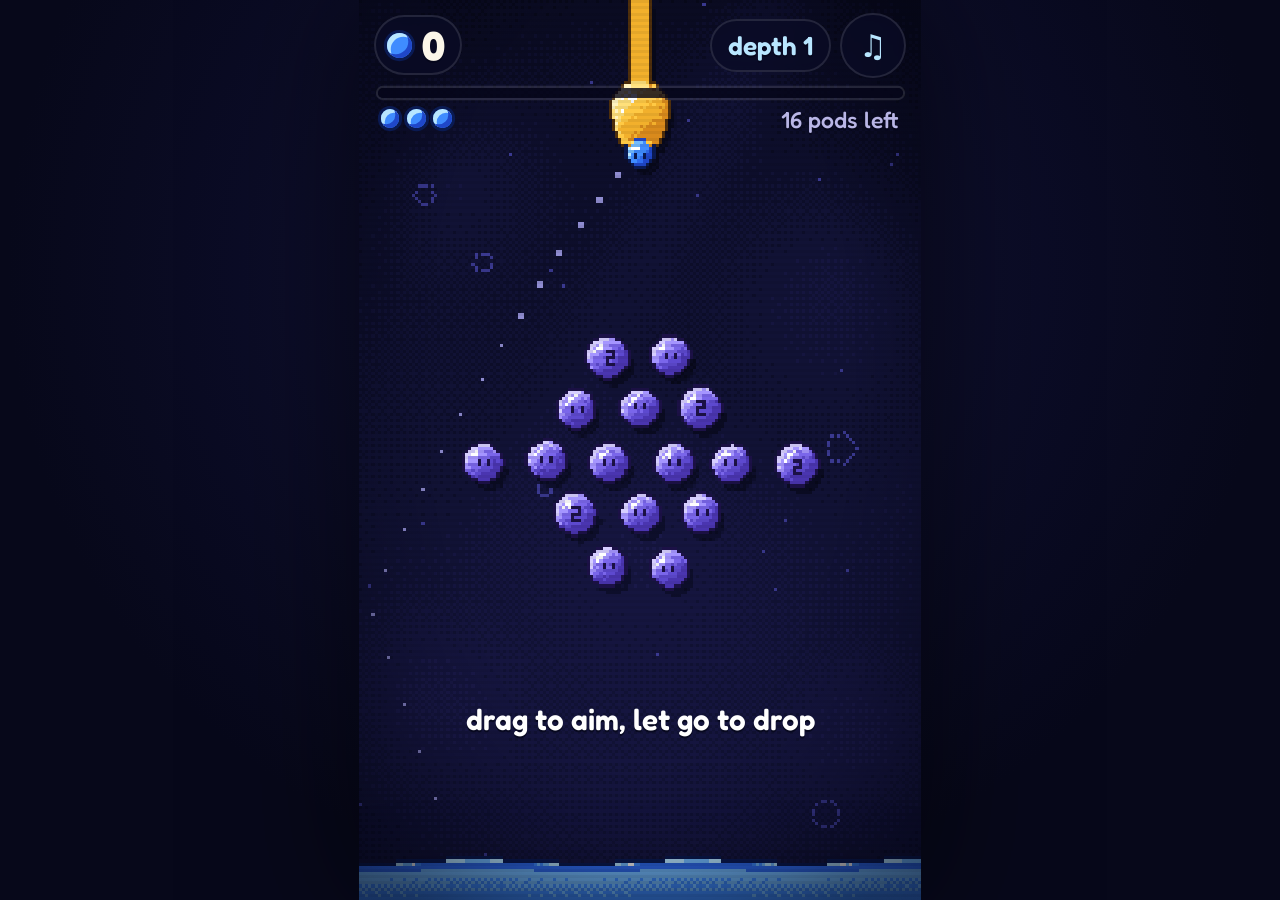
==== commit d0dc5a32: "Add soundtrack, new look and critique fixes Audio: generative soundtrack in key with the effects, la" ====
--- a/index.html
+++ b/index.html
@@ -8,89 +8,115 @@
 <meta name="mobile-web-app-capable" content="yes">
 <title>bloop.in</title>
 <link rel="preconnect" href="https://fonts.googleapis.com">
-<link href="https://fonts.googleapis.com/css2?family=Pixelify+Sans:wght@400;600&display=swap" rel="stylesheet">
+<link href="https://fonts.googleapis.com/css2?family=Fredoka:wght@400;500;600;700&display=swap" rel="stylesheet">
 <style>
-  :root { --u:2px; --bg:#07081a; --panel:#101133; --line:#262258; --ink:#f4ecd8; --dim:#7d78b8; --blue:#3f8cff; --sky:#b8e6ff; --navy:#0a1a52; --gold:#ffc944; }
+  :root { --u:2px; --bg:#07081a; --panel:#14153d; --line:#2c2a66; --ink:#fbf6e9; --soft:#b9b6e6; --dim:#7d7ab5; --blue:#3f8cff; --sky:#b8e6ff; --navy:#0a1a52; --gold:#ffc944; --violet:#7a66ea; }
   * { box-sizing:border-box; -webkit-tap-highlight-color:transparent; }
   html, body { height:100%; margin:0; overflow:hidden; overscroll-behavior:none; background:var(--bg); }
-  body { color:var(--ink); font:calc(var(--u)*8)/1.25 'Pixelify Sans',ui-monospace,Menlo,monospace;
+  body { color:var(--ink); font:500 calc(var(--u)*8.4)/1.25 'Fredoka',ui-rounded,'SF Pro Rounded',system-ui,sans-serif;
          user-select:none; -webkit-user-select:none; -webkit-touch-callout:none; touch-action:none; }
-  #app { position:fixed; inset:0; display:flex; align-items:center; justify-content:center; }
-  #stage { position:relative; overflow:hidden; background:#0d0e2b; }
+  #app { position:fixed; inset:0; display:flex; align-items:center; justify-content:center; background:radial-gradient(ellipse at 50% 30%, #12133a, #05061200 70%), var(--bg); }
+  #stage { position:relative; overflow:hidden; background:#0d0e2b; box-shadow:0 0 calc(var(--u)*40) #0009; }
   canvas { position:absolute; inset:0; width:100%; height:100%; display:block; image-rendering:crisp-edges; image-rendering:pixelated; }
-  .ui { position:absolute; pointer-events:none; text-shadow:calc(var(--u)*.6) calc(var(--u)*.6) 0 #07081a; }
-
-  #hud { left:0; right:0; top:0; padding:calc(env(safe-area-inset-top) + var(--u)*4) calc(var(--u)*6) 0; display:flex; justify-content:space-between; align-items:flex-start; }
-  #goo { font-size:calc(var(--u)*15); font-weight:600; display:flex; align-items:center; gap:calc(var(--u)*3); line-height:1; }
-  #goo::before, .dot { content:''; display:inline-block; width:calc(var(--u)*8); height:calc(var(--u)*8); border-radius:50%; background:var(--blue);
+  /* soft vignette and faint scanlines over the pixels */
+  #fx { position:absolute; inset:0; pointer-events:none;
+        background:radial-gradient(ellipse at 50% 42%, #0000 52%, #03041299 100%), repeating-linear-gradient(0deg, #0000 0 calc(var(--u)*1), #0000000f calc(var(--u)*1) calc(var(--u)*2)); }
+  .ui { position:absolute; pointer-events:none; text-shadow:0 calc(var(--u)*.7) 0 #05061acc; }
+  .pill { background:#0b0c26b8; border:calc(var(--u)*.7) solid #ffffff1c; border-radius:99px; backdrop-filter:blur(4px); -webkit-backdrop-filter:blur(4px); }
+
+  #hud { left:0; right:0; top:0; padding:calc(env(safe-area-inset-top) + var(--u)*4) calc(var(--u)*5) 0; display:flex; justify-content:space-between; align-items:center; }
+  #goo { font-size:calc(var(--u)*13); font-weight:700; display:flex; align-items:center; gap:calc(var(--u)*3); line-height:1; padding:calc(var(--u)*2.5) calc(var(--u)*5) calc(var(--u)*2.5) calc(var(--u)*3.5); font-variant-numeric:tabular-nums; }
+  #goo::before, .dot { content:''; display:inline-block; flex:none; width:calc(var(--u)*8); height:calc(var(--u)*8); border-radius:50%; background:var(--blue);
      box-shadow:inset calc(var(--u)*-1.2) calc(var(--u)*-1.2) 0 #1f47c9, inset calc(var(--u)*1.2) calc(var(--u)*1.2) 0 var(--sky), 0 0 0 var(--u) var(--navy); }
-  #right { display:flex; align-items:center; gap:calc(var(--u)*4); color:var(--sky); }
-  #mute { pointer-events:auto; font:inherit; color:var(--sky); background:#101133cc; border:var(--u) solid var(--line); border-radius:calc(var(--u)*3);
-          width:calc(var(--u)*17); height:calc(var(--u)*17); padding:0; }
-  #bar { left:calc(var(--u)*6); right:calc(var(--u)*6); top:calc(env(safe-area-inset-top) + var(--u)*25); height:calc(var(--u)*3); background:#0a0b22; border-radius:99px; overflow:hidden; box-shadow:0 0 0 var(--u) var(--line); }
-  #bar i { display:block; height:100%; width:0; background:linear-gradient(90deg,#7a66ea,#b8e6ff); transition:width .25s; }
-  #pips { left:calc(var(--u)*7); right:55%; top:calc(env(safe-area-inset-top) + var(--u)*33); display:flex; flex-wrap:wrap; justify-content:flex-start; gap:calc(var(--u)*2.5); }
-  #pips .dot { width:calc(var(--u)*5); height:calc(var(--u)*5); transition:transform .2s, opacity .2s; }
-  #pips .dot.used { opacity:.18; transform:scale(.6); }
-  #combo { right:calc(var(--u)*8); top:26%; font-size:calc(var(--u)*20); font-weight:600; color:#fff; opacity:0; transition:opacity .4s; text-align:right; line-height:.9; }
-  #combo small { display:block; font-size:calc(var(--u)*7); color:var(--sky); font-weight:400; }
-  #combo.on { opacity:.9; } #combo.bump { animation:bump .18s; }
-  @keyframes bump { 0%{transform:scale(1.5)} 100%{transform:scale(1)} }
-  #hint { left:0; right:0; top:40%; text-align:center; font-size:calc(var(--u)*10); color:#fff; opacity:0; transition:opacity .4s; white-space:pre-line; }
+  #right { display:flex; align-items:center; gap:calc(var(--u)*3); }
+  #depth { color:var(--sky); font-weight:600; padding:calc(var(--u)*2.5) calc(var(--u)*5); }
+  #mute { pointer-events:auto; font:inherit; font-size:calc(var(--u)*10); color:var(--sky); width:calc(var(--u)*21); height:calc(var(--u)*21); padding:0; }
+  #bar { left:calc(var(--u)*6); right:calc(var(--u)*6); top:calc(env(safe-area-inset-top) + var(--u)*28); height:calc(var(--u)*3.2); background:#05061acc; border-radius:99px; overflow:hidden; box-shadow:0 0 0 calc(var(--u)*.7) #ffffff1c; }
+  #bar i { display:block; height:100%; width:0; border-radius:99px; background:linear-gradient(90deg,var(--violet),var(--sky)); box-shadow:0 0 calc(var(--u)*4) var(--sky); transition:width .25s; }
+  #left { right:calc(var(--u)*7); top:calc(env(safe-area-inset-top) + var(--u)*33.5); font-size:calc(var(--u)*7.4); color:var(--soft); }
+  #pips { left:calc(var(--u)*7); right:60%; top:calc(env(safe-area-inset-top) + var(--u)*35); display:flex; flex-wrap:wrap; gap:calc(var(--u)*2.4); }
+  #pips .dot { width:calc(var(--u)*6); height:calc(var(--u)*6); transition:transform .25s cubic-bezier(.2,2,.4,1), opacity .2s; animation:pipin .3s cubic-bezier(.2,2,.4,1); }
+  #pips .dot.used { opacity:.2; transform:scale(.55); }
+  @keyframes pipin { 0% { transform:scale(0); } }
+  #combo { right:calc(var(--u)*7); top:24%; font-size:calc(var(--u)*19); font-weight:700; color:#fff; opacity:0; transition:opacity .4s; text-align:right; line-height:.9; transform-origin:right center; }
+  #combo small { display:block; font-size:calc(var(--u)*7.4); color:var(--sky); font-weight:600; }
+  #combo.on { opacity:.95; } #combo.bump { animation:bump .18s; }
+  @keyframes bump { 0%{transform:scale(1.35)} 100%{transform:scale(1)} }
+  #haul { left:0; right:0; bottom:calc(env(safe-area-inset-bottom) + var(--u)*4); text-align:center; font-size:calc(var(--u)*12); font-weight:700; color:#fff; font-variant-numeric:tabular-nums; }
+  #hint { left:0; right:0; bottom:18%; text-align:center; font-size:calc(var(--u)*9.5); font-weight:600; color:#fff; opacity:0; transition:opacity .4s; }
   #hint.on { opacity:1; animation:float 1.6s ease-in-out infinite; }
+  #ff { left:0; right:0; bottom:13%; text-align:center; font-size:calc(var(--u)*8); color:var(--soft); opacity:0; transition:opacity .4s; }
+  #ff.on { opacity:1; animation:float 1.6s ease-in-out infinite; }
   @keyframes float { 50% { transform:translateY(calc(var(--u)*-3)); } }
-  #toast { left:0; right:0; top:34%; text-align:center; font-size:calc(var(--u)*17); font-weight:600; color:var(--gold); opacity:0; line-height:1; white-space:pre-line; }
+  #toast { left:0; right:0; top:32%; text-align:center; font-size:calc(var(--u)*20); font-weight:700; letter-spacing:.04em; color:var(--gold); opacity:0; line-height:1; white-space:pre-line; text-shadow:0 calc(var(--u)*1.5) 0 #5a3a0a, 0 0 calc(var(--u)*14) #ffc94488; }
   #toast.on { animation:toast 2.2s cubic-bezier(.2,1.6,.4,1) forwards; }
   @keyframes toast { 0%{opacity:0; transform:scale(.3)} 12%{opacity:1; transform:scale(1)} 80%{opacity:1} 100%{opacity:0; transform:scale(1.1)} }
-  .pop { position:absolute; pointer-events:none; font-weight:600; font-size:calc(var(--u)*9); color:var(--sky); text-shadow:var(--u) var(--u) 0 #07081a;
+  .pop { position:absolute; pointer-events:none; font-weight:700; font-size:calc(var(--u)*9.5); color:var(--sky); text-shadow:0 var(--u) 0 #05061a;
          transform:translate(-50%,-50%); animation:pop .9s cubic-bezier(.2,.9,.3,1) forwards; white-space:nowrap; }
-  .pop.gold { color:var(--gold); font-size:calc(var(--u)*11); } .pop.big { color:#fff; font-size:calc(var(--u)*13); }
+  .pop.gold { color:var(--gold); font-size:calc(var(--u)*11); } .pop.big { color:#fff; font-size:calc(var(--u)*15); }
   @keyframes pop { 0%{opacity:0; margin-top:calc(var(--u)*3); scale:.5} 15%{opacity:1; scale:1.25} 30%{scale:1} 100%{opacity:0; margin-top:calc(var(--u)*-16)} }
+  #shopBtn { position:absolute; left:50%; bottom:calc(env(safe-area-inset-bottom) + var(--u)*20); transform:translate(-50%, calc(var(--u)*30)); opacity:0; pointer-events:none; transition:.3s;
+             font:inherit; font-weight:600; color:var(--sky); padding:calc(var(--u)*4) calc(var(--u)*9); min-height:calc(var(--u)*22); }
+  #shopBtn.on { transform:translate(-50%,0); opacity:1; pointer-events:auto; }
 
   /* upgrade sheet: slides up from the bottom, everything within thumb reach */
-  #sheet { position:absolute; left:0; right:0; bottom:0; height:68%; display:flex; flex-direction:column; background:#0b0c26f2; border-top:calc(var(--u)*1.5) solid var(--line);
-           border-radius:calc(var(--u)*8) calc(var(--u)*8) 0 0; transform:translateY(102%); transition:transform .28s cubic-bezier(.2,.9,.3,1); pointer-events:auto; touch-action:pan-y; }
+  #sheet { position:absolute; left:0; right:0; bottom:0; height:56%; display:flex; flex-direction:column; background:linear-gradient(#11123af5,#090a22fa);
+           border-top:calc(var(--u)*.8) solid #ffffff26; border-radius:calc(var(--u)*10) calc(var(--u)*10) 0 0; box-shadow:0 calc(var(--u)*-8) calc(var(--u)*24) #0008;
+           transform:translateY(103%); transition:transform .3s cubic-bezier(.2,.9,.3,1); pointer-events:auto; touch-action:pan-y; }
   #sheet.open { transform:none; }
-  #res { padding:calc(var(--u)*6) calc(var(--u)*8) calc(var(--u)*3); display:flex; justify-content:space-between; align-items:baseline; gap:calc(var(--u)*4); }
-  #res b { font-size:calc(var(--u)*14); color:var(--sky); } #res span { color:var(--dim); text-align:right; font-size:calc(var(--u)*7.5); }
-  #cards { flex:1; min-height:0; overflow-y:auto; -webkit-overflow-scrolling:touch; overscroll-behavior:contain; padding:calc(var(--u)*2) calc(var(--u)*6) calc(var(--u)*4); display:flex; flex-direction:column; gap:calc(var(--u)*3); touch-action:pan-y; }
-  .card { display:flex; align-items:center; gap:calc(var(--u)*4); background:var(--panel); border:var(--u) solid var(--line); border-radius:calc(var(--u)*4);
-          padding:calc(var(--u)*3.5) calc(var(--u)*4); min-height:calc(var(--u)*30); }
-  .card .t { flex:1; min-width:0; } .card .n { font-weight:600; font-size:calc(var(--u)*9); display:flex; align-items:center; gap:calc(var(--u)*3); }
-  .card .d { color:var(--dim); font-size:calc(var(--u)*7); line-height:1.15; margin-top:calc(var(--u)*.8); }
-  .pipr { display:inline-flex; gap:calc(var(--u)*.9); } .pipr i { width:calc(var(--u)*2.4); height:calc(var(--u)*2.4); border-radius:50%; background:#262258; } .pipr i.f { background:var(--blue); }
-  .card button { font:inherit; font-weight:600; color:#06103a; background:var(--blue); border:0; border-radius:calc(var(--u)*3); min-width:calc(var(--u)*34); height:calc(var(--u)*22);
-                 padding:0 calc(var(--u)*4); box-shadow:0 calc(var(--u)*1.5) 0 #1f47c9; }
-  .card button:active { transform:translateY(calc(var(--u)*1.5)); box-shadow:none; }
-  .card.poor button { background:#1b1b4a; color:var(--dim); box-shadow:0 calc(var(--u)*1.5) 0 #0a0b22; }
+  #grab { width:calc(var(--u)*22); height:calc(var(--u)*2); border-radius:99px; background:#ffffff33; margin:calc(var(--u)*3.5) auto 0; }
+  #res { padding:calc(var(--u)*3) calc(var(--u)*9) calc(var(--u)*4); display:flex; justify-content:space-between; align-items:center; gap:calc(var(--u)*5); }
+  #res b { font-size:calc(var(--u)*17); font-weight:700; color:#fff; line-height:1; font-variant-numeric:tabular-nums; }
+  #res span { color:var(--soft); text-align:right; font-size:calc(var(--u)*7.6); line-height:1.25; } #res em { font-style:normal; font-weight:700; color:var(--gold); font-size:calc(var(--u)*8.6); }
+  #cards { flex:1; min-height:0; overflow-y:auto; -webkit-overflow-scrolling:touch; overscroll-behavior:contain; padding:calc(var(--u)*1) calc(var(--u)*6) calc(var(--u)*4); display:flex; flex-direction:column; gap:calc(var(--u)*3.2); touch-action:pan-y; }
+  .card { position:relative; flex:none; display:flex; align-items:center; gap:calc(var(--u)*4); background:var(--panel); border:calc(var(--u)*.8) solid var(--line); border-radius:calc(var(--u)*6);
+          padding:calc(var(--u)*4) calc(var(--u)*4) calc(var(--u)*4) calc(var(--u)*8); min-height:calc(var(--u)*34); overflow:hidden; }
+  .card::before { content:''; position:absolute; left:0; top:0; bottom:0; width:calc(var(--u)*3); background:var(--blue); }
+  .card.pod::before { background:var(--violet); } .card.goo::before, .card.pearl::before { background:var(--gold); } .card.locked::before { background:#2c2a66; }
+  .card .t { flex:1; min-width:0; } .card .n { font-weight:600; font-size:calc(var(--u)*9.6); line-height:1.1; display:flex; align-items:center; gap:calc(var(--u)*3); }
+  .card .d { color:var(--soft); font-size:calc(var(--u)*7.5); line-height:1.2; margin:calc(var(--u)*.8) 0 calc(var(--u)*1.8); font-weight:400; }
+  .pipr { display:flex; gap:calc(var(--u)*1.2); } .pipr i { width:calc(var(--u)*5); height:calc(var(--u)*2); border-radius:99px; background:#2c2a66; } .pipr i.f { background:var(--sky); box-shadow:0 0 calc(var(--u)*2) var(--blue); }
+  .lvl { color:var(--sky); font-size:calc(var(--u)*7); font-weight:600; }
+  .card button { --p:0%; flex:none; font:inherit; font-size:calc(var(--u)*9.2); font-weight:700; color:#06103a; background:linear-gradient(#8fd0ff,var(--blue)); border:0; border-radius:calc(var(--u)*5);
+                 min-width:calc(var(--u)*38); height:calc(var(--u)*25); padding:0 calc(var(--u)*4); box-shadow:0 calc(var(--u)*1.6) 0 #1f47c9; font-variant-numeric:tabular-nums; }
+  .card button:active { transform:translateY(calc(var(--u)*1.6)); box-shadow:none; }
+  .card.poor button { color:var(--soft); background:linear-gradient(90deg, #2d3f9a var(--p), #1d1e52 var(--p)); box-shadow:0 calc(var(--u)*1.6) 0 #0a0b22; }
   .card.maxed button { background:none; color:var(--gold); box-shadow:none; }
-  .card.can { border-color:var(--blue); }
-  .card.locked { opacity:.5; border-style:dashed; } .card.locked .n { color:var(--dim); }
-  .card.fresh { animation:fresh .6s; } .card.bought { animation:bought .35s; }
-  @keyframes fresh { 0%{transform:scale(.8); border-color:#fff} 60%{transform:scale(1.04)} }
-  @keyframes bought { 30%{transform:scale(1.05); background:#1f47c9} }
-  .tag { font-size:calc(var(--u)*6); font-weight:600; color:#06103a; background:var(--gold); border-radius:99px; padding:0 calc(var(--u)*2.5); }
-  #foot { padding:calc(var(--u)*4) calc(var(--u)*6) calc(env(safe-area-inset-bottom) + var(--u)*5); display:flex; gap:calc(var(--u)*4); align-items:center; }
-  #go { flex:1; font:inherit; font-size:calc(var(--u)*13); font-weight:600; color:#06103a; background:var(--sky); border:0; border-radius:calc(var(--u)*5); height:calc(var(--u)*30);
-        box-shadow:0 calc(var(--u)*2) 0 var(--blue); }
+  .card.pearl button { background:linear-gradient(#fff3bf,var(--gold)); color:#4f2f0c; box-shadow:0 calc(var(--u)*1.6) 0 #d98a1c; }
+  .card.can { border-color:#5aa2ff; box-shadow:0 0 calc(var(--u)*6) #3f8cff33; }
+  .card.locked { opacity:.55; border-style:dashed; min-height:calc(var(--u)*24); } .card.locked .n { color:var(--dim); }
+  .card.fresh { animation:fresh .7s cubic-bezier(.2,1.6,.4,1); border-color:var(--gold); } .card.bought { animation:bought .4s; }
+  @keyframes fresh { 0%{transform:scale(.7); opacity:0} }
+  @keyframes bought { 30%{transform:scale(1.04); background:#2a4bc0} }
+  .tag { font-size:calc(var(--u)*6.4); font-weight:700; color:#4f2f0c; background:var(--gold); border-radius:99px; padding:calc(var(--u)*.4) calc(var(--u)*3); }
+  #reset { flex:none; align-self:center; font:inherit; font-size:calc(var(--u)*6.8); color:var(--dim); background:none; border:0; padding:calc(var(--u)*7) calc(var(--u)*6); }
+  #foot { padding:calc(var(--u)*4) calc(var(--u)*6) calc(env(safe-area-inset-bottom) + var(--u)*5); }
+  #go { width:100%; font:inherit; font-size:calc(var(--u)*13); font-weight:700; letter-spacing:.06em; color:#06103a; background:linear-gradient(#e6f6ff,#8fd0ff); border:0; border-radius:calc(var(--u)*8); height:calc(var(--u)*30);
+        box-shadow:0 calc(var(--u)*2) 0 var(--blue), 0 0 calc(var(--u)*12) #3f8cff66; }
   #go:active { transform:translateY(calc(var(--u)*2)); box-shadow:none; }
-  #reset { font:inherit; font-size:calc(var(--u)*6.5); color:var(--dim); background:none; border:0; padding:calc(var(--u)*4) 0; }
   #botlog { display:none; }
+  .still * { transition:none !important; animation-duration:.001s !important; }   /* settled layout for screenshots */
 </style>
 </head>
 <body>
 <div id="app"><div id="stage">
   <canvas id="c"></canvas>
+  <div id="fx"></div>
   <div id="bar" class="ui"><i></i></div>
-  <div id="hud" class="ui"><div id="goo">0</div><div id="right"><span id="depth"></span><button id="mute" aria-label="sound">♪</button></div></div>
+  <div id="hud" class="ui"><div id="goo" class="pill">0</div><div id="right"><span id="depth" class="pill"></span><button id="mute" class="pill" aria-label="sound">♫</button></div></div>
   <div id="pips" class="ui"></div>
+  <div id="left" class="ui"></div>
   <div id="combo" class="ui"></div>
+  <div id="haul" class="ui"></div>
   <div id="hint" class="ui"></div>
+  <div id="ff" class="ui">hold to speed up</div>
   <div id="toast" class="ui"></div>
+  <button id="shopBtn" class="pill">upgrades</button>
   <div id="sheet">
+    <div id="grab"></div>
     <div id="res"><b></b><span></span></div>
     <div id="cards"></div>
-    <div id="foot"><button id="go">DROP ▸</button><button id="reset">reset</button></div>
+    <div id="foot"><button id="go">DROP</button></div>
   </div>
 </div></div>
 <pre id="botlog"></pre>
@@ -112,7 +138,7 @@
   const w = Math.min(vw, vh / ratio), h = w * ratio, st = $('stage');
   st.style.width = w + 'px'; st.style.height = h + 'px';
   document.documentElement.style.setProperty('--u', w / GW + 'px');
-  const gh = Math.round(GW * ratio);
+  const gh = +new URLSearchParams(location.search).get('gh') || Math.round(GW * ratio);
   if (gh !== GH || !out) { GH = gh; cv.width = fc.width = GW; cv.height = fc.height = GH; out = ctx.createImageData(GW, GH); o32 = new Uint32Array(out.data.buffer); buildBg(); return true; }
 }
 
@@ -138,7 +164,15 @@
   ['#4f2f0c', '#d98a1c', '#f2b02c', '#ffc944', '#ffe07a', '#fff3bf', '#ffffff'],
 ].map(p => p.map(abgr));
 const BAY = [0, 8, 2, 10, 12, 4, 14, 6, 3, 11, 1, 9, 15, 7, 13, 5];
-const RAMP = ['#07081a', '#0a0b22', '#0d0e2b', '#111235', '#15153f', '#1a1949', '#201e55'].map(abgr);
+const THEMES = [   // 7 backdrop tones, dark to light, then the colour of drifting specks and bubbles
+  ['#07081a', '#0a0b22', '#0d0e2b', '#111235', '#15153f', '#1a1949', '#201e55', '#3a3990'],   // indigo
+  ['#04101a', '#061723', '#081f2d', '#0b2838', '#0e3243', '#123d4f', '#17495c', '#2f7f93'],   // teal
+  ['#12061a', '#190a24', '#200e2e', '#291339', '#321844', '#3c1e50', '#47255d', '#7d4aa0'],   // plum
+  ['#040a1f', '#06102b', '#081637', '#0b1d44', '#0f2552', '#132e60', '#18386f', '#3766b0'],   // navy
+  ['#1a0611', '#240a18', '#2e0e20', '#391329', '#441833', '#501e3d', '#5d2548', '#a04a78'],   // wine
+].map(t => t.map(abgr));
+let RAMP = THEMES[0], SPECK = THEMES[0][7];
+function setTheme(i) { RAMP = THEMES[i]; SPECK = RAMP[7]; if (out) buildBg(); }
 function buildBg() {
   bgBuf = new Uint32Array(GW * GH); bgSh = new Uint32Array(GW * GH);
   const bokeh = [[30, GH * .2, 40], [150, GH * .32, 46], [90, GH * .6, 60], [165, GH * .82, 36], [20, GH * .78, 40]];
@@ -147,12 +181,13 @@
     for (const [bx, by, br] of bokeh) { const d = Math.hypot(x - bx, y - by); if (d < br) s += 1.2 * (1 - d / br); }
     const dx = (x - GW / 2) / (GW / 2), dy = (y - GH / 2) / (GH / 2);
     s -= 1.5 * Math.max(0, dx * dx * .7 + dy * dy - .62);
+    s += 1.1 * Math.max(0, Math.sin((x + y * .5) * .05 + 1.2)) ** 3 * Math.max(0, 1 - y / (GH * .7));   // slanted shafts of light from above
     const k = Math.max(0, Math.min(6, Math.floor(s + BAY[(y & 3) << 2 | (x & 3)] / 16)));
     bgBuf[i] = RAMP[k]; bgSh[i] = RAMP[Math.max(0, k - 2)];
   }
 }
 const specks = [...Array(26)].map(() => ({ x: Math.random() * GW, y: Math.random() * 400, s: 2 + Math.random() * 5 }));
-const SPECK = abgr('#34337a');
+const bubbles = [...Array(6)].map(() => ({ x: Math.random() * GW, y: Math.random() * 400, r: 2 + Math.random() * 4, s: 5 + Math.random() * 8, ph: Math.random() * 6 }));
 let surf = false; const orbs = [];
 const orb = (x, y, R) => orbs.push({ x, y, R, R2: R * R });
 
@@ -160,6 +195,11 @@
   const d = f.getImageData(0, 0, GW, GH).data, W = GW, H = GH;
   o32.set(bgBuf);
   for (const s of specks) { s.y -= s.s * dt; if (s.y < 0) { s.y = H - 1; s.x = Math.random() * W; } if (s.y < H) o32[(s.y | 0) * W + (s.x | 0)] = SPECK; }
+  for (const b of bubbles) {   // slow bubbles drifting up behind everything
+    b.y -= b.s * dt; if (b.y < -8) { b.y = H + 8; b.x = Math.random() * W; }
+    const bx = b.x + Math.sin(now * .8 + b.ph) * 3, n = 8 + (b.r * 2 | 0);
+    for (let k = 0; k < n; k++) { const a = k / n * TAU, px = bx + Math.cos(a) * b.r | 0, py = b.y + Math.sin(a) * b.r | 0; if (px >= 0 && px < W && py >= 0 && py < H) o32[py * W + px] = SPECK; }
+  }
   const sh = (3 * W + 2) * 4;
   for (let y = 0, i = 0; y < H; y++) for (let x = 0; x < W; x++, i++) {
     const p = i << 2; let c = -1, m = T - 1;
@@ -239,68 +279,145 @@
 }
 function toast(text) { if (BOT) return; const t = $('toast'); t.textContent = text; t.classList.remove('on'); void t.offsetWidth; t.classList.add('on'); }
 
-// audio: every sound is a pitched water-drop "bloop" on a pentatonic scale
-let ac, master, lastB = 0, muted = false;
+// ── audio ──
+// Everything is synthesised. Effects are pitched water-drop "bloops" on an
+// A-major pentatonic scale, layered with short noise for body. The soundtrack
+// is a slow generative piece in the same key, so every pop lands in tune, and
+// it brightens as the combo climbs.
+let ac, master, sfxBus, musBus, musLP, verb, noiseBuf, lastB = 0, muted = 0;   // muted: 0 all on · 1 music off · 2 silent
+const MUTE_ICON = ['♫', '♪', '×'];
+function applyMute() {
+  $('mute').textContent = MUTE_ICON[muted]; $('mute').style.opacity = muted === 2 ? .45 : 1;
+  if (!ac) return; const t = ac.currentTime;
+  sfxBus.gain.setTargetAtTime(muted === 2 ? 0 : 1, t, .05); musBus.gain.setTargetAtTime(muted === 0 ? .55 : 0, t, .6);
+}
 function initAudio() {
-  if (ac || BOT) return;
+  if (BOT) return;
+  if (ac) { if (ac.state !== 'running') ac.resume(); return; }
   try {
     ac = new (window.AudioContext || window.webkitAudioContext)();
-    master = ac.createGain(); master.gain.value = muted ? 0 : .9;
-    const comp = ac.createDynamicsCompressor(), dl = ac.createDelay(), fb = ac.createGain(), lp = ac.createBiquadFilter();
-    dl.delayTime.value = .19; fb.gain.value = .28; lp.frequency.value = 1700;
-    master.connect(comp); comp.connect(ac.destination);
-    master.connect(dl); dl.connect(lp); lp.connect(fb); fb.connect(dl); lp.connect(comp);
+    const sr = ac.sampleRate, comp = ac.createDynamicsCompressor();
+    master = ac.createGain(); master.gain.value = .9; master.connect(comp); comp.connect(ac.destination);
+    const ir = ac.createBuffer(2, sr * 2.8, sr);   // a soft synthetic hall
+    for (let c = 0; c < 2; c++) { const d = ir.getChannelData(c); for (let k = 0; k < d.length; k++) d[k] = (Math.random() * 2 - 1) * (1 - k / d.length) ** 2.8; }
+    verb = ac.createConvolver(); verb.buffer = ir; const wet = ac.createGain(); wet.gain.value = .55; verb.connect(wet); wet.connect(master);
+    sfxBus = ac.createGain(); sfxBus.connect(master); const s1 = ac.createGain(); s1.gain.value = .2; sfxBus.connect(s1); s1.connect(verb);
+    musLP = ac.createBiquadFilter(); musLP.type = 'lowpass'; musLP.frequency.value = 1200; musLP.Q.value = .4;
+    musBus = ac.createGain(); musBus.gain.value = 0; musBus.connect(musLP); musLP.connect(master); const s2 = ac.createGain(); s2.gain.value = .7; musLP.connect(s2); s2.connect(verb);
+    noiseBuf = ac.createBuffer(1, sr, sr); { const d = noiseBuf.getChannelData(0); for (let k = 0; k < sr; k++) d[k] = Math.random() * 2 - 1; }
+    applyMute(); musT = ac.currentTime + .15; setInterval(musSched, 90);
   } catch (_) { ac = null; }
 }
+const noteC = i => note(i < 15 ? i : 10 + i % 5);   // past the top of the scale, keep dancing in the top octave
 const note = i => 220 * 2 ** (([0, 2, 4, 7, 9][i % 5] + 12 * Math.floor(i / 5)) / 12);
-function bloop(freq = 440, dur = .16, vol = .12) {
-  if (!ac || muted) return; if (ac.state === 'suspended') ac.resume();
-  const t = ac.currentTime; if (t - lastB < .02) return; lastB = t;
-  const o = ac.createOscillator(), g = ac.createGain();
-  o.type = 'sine'; o.frequency.setValueAtTime(freq * .55, t); o.frequency.exponentialRampToValueAtTime(freq, t + .045);
-  g.gain.setValueAtTime(.0001, t); g.gain.linearRampToValueAtTime(vol, t + .008); g.gain.exponentialRampToValueAtTime(.0001, t + dur);
-  o.connect(g); g.connect(master); o.start(t); o.stop(t + dur + .02);
-}
-const arpeggio = (from, n, gap = 70) => { if (BOT) return; for (let i = 0; i < n; i++) setTimeout(() => bloop(note(from + i), .3, .13), i * gap); };
+function tone(freq, dur = .16, vol = .1, o = {}) {
+  if (!ac || muted === 2 && !o.bus) return; const t = Math.max(ac.currentTime, o.t || 0) + (o.at || 0);
+  const os = ac.createOscillator(), g = ac.createGain(); os.type = o.type || 'sine';
+  os.frequency.setValueAtTime(freq * (o.from || 1), t);
+  if (o.from) os.frequency.exponentialRampToValueAtTime(freq, t + (o.glide || .045));
+  if (o.to) os.frequency.exponentialRampToValueAtTime(freq * o.to, t + dur);
+  g.gain.setValueAtTime(.0001, t); g.gain.linearRampToValueAtTime(vol, t + (o.att || .006)); g.gain.exponentialRampToValueAtTime(.0001, t + dur);
+  let outNode = g; if (o.pan && ac.createStereoPanner) { const pn = ac.createStereoPanner(); pn.pan.value = o.pan; g.connect(pn); outNode = pn; }
+  os.connect(g); outNode.connect(o.bus || sfxBus); os.start(t); os.stop(t + dur + .05);
+}
+function noise(dur, vol, o = {}) {
+  if (!ac || muted === 2) return; const t = ac.currentTime + (o.at || 0);
+  const src = ac.createBufferSource(), fl = ac.createBiquadFilter(), g = ac.createGain(); src.buffer = noiseBuf;
+  fl.type = o.type || 'bandpass'; fl.frequency.setValueAtTime(o.f || 1500, t); fl.Q.value = o.q || .8;
+  if (o.f2) fl.frequency.exponentialRampToValueAtTime(o.f2, t + dur);
+  g.gain.setValueAtTime(.0001, t); g.gain.linearRampToValueAtTime(vol, t + .005); g.gain.exponentialRampToValueAtTime(.0001, t + dur);
+  src.connect(fl); fl.connect(g); g.connect(sfxBus); src.start(t, Math.random() * .5, dur + .05);
+}
+function bloop(freq = 440, dur = .16, vol = .12) { if (!ac) return; const t = ac.currentTime; if (t - lastB < .02) return; lastB = t; tone(freq, dur, vol, { from: .55 }); }
+const arpeggio = (from, n, gap = 70) => { if (!ac) return; for (let i = 0; i < n; i++) tone(note(from + i), .34, .12, { from: .55, at: i * gap / 1000 }); };
+const pan = x => clamp((x / GW - .5) * 1.4, -1, 1);
+const sfx = {
+  fire() { tone(300, .24, .13, { from: 1.7, glide: .13 }); noise(.14, .035, { f: 700, f2: 3200 }); },
+  hit(i, x) { bloop(noteC(i), .15, .07); noise(.035, .045, { f: 2400, q: 1.5 }); },
+  pop(i, x, gold) {
+    const n = noteC(i), t = ac ? ac.currentTime : 0; if (t - lastPop < .012) return; lastPop = t; tone(n, .26, .1, { from: .55 });
+    tone(n * 2, .14, .035, { from: .7, type: 'triangle', pan: pan(x) }); noise(.06, .05, { type: 'highpass', f: 3200 });
+    if (i % 5 === 4) tone(n * 1.5, .3, .05, { type: 'triangle', at: .03 });
+    if (gold) { tone(note(12), .5, .07, { type: 'triangle' }); tone(note(14), .6, .06, { type: 'triangle', at: .07 }); }
+  },
+  plop(k, x) { tone(note(10 + k % 5), .07, .028, { pan: pan(x) }); },
+  sink(x, big) { tone(190, .32, big ? .14 : .05, { to: .45 }); tone(380, .16, big ? .05 : .02, { to: .5, type: 'triangle' }); noise(.28, big ? .08 : .03, { type: 'lowpass', f: 1400, f2: 300 }); },
+  fizz() { noise(.18, .04, { type: 'highpass', f: 2500, f2: 7000 }); tone(500, .12, .03, { to: 1.6 }); },
+  skip() { tone(260, .28, .13, { to: 2.2 }); noise(.2, .05, { type: 'lowpass', f: 1400, f2: 300 }); },
+  split() { tone(note(7), .2, .09, { from: .5 }); tone(note(9), .2, .08, { from: .5, at: .05 }); },
+  boom() { tone(95, .55, .3, { to: .32 }); tone(240, .35, .16, { to: .3, type: 'triangle' }); noise(.45, .24, { type: 'lowpass', f: 2600, f2: 200 }); },
+  buy(l) { const k = 5 + l % 5; tone(note(k), .3, .1, { type: 'triangle' }); tone(note(k) * 1.5, .4, .08, { type: 'triangle', at: .08 }); tone(note(k) * 2, .6, .07, { type: 'triangle', at: .16 }); noise(.3, .02, { type: 'highpass', f: 6000, at: .16 }); },
+  deny() { tone(230, .13, .08, { type: 'triangle', to: .75 }); },
+  tap() { tone(660, .06, .05, { from: .8 }); },
+  sheet(up) { noise(.22, .035, { f: up ? 350 : 1500, f2: up ? 1700 : 300, q: .6 }); },
+  tick(k) { tone(note(8 + k % 7), .06, .045); },
+  near() { tone(note(3), .35, .08, { type: 'triangle', to: .94 }); },
+  clear() {
+    arpeggio(5, 10, 80);
+    for (const m of [57, 64, 69, 73, 76]) tone(440 * 2 ** ((m - 69) / 12), 2.4, .05, { type: 'triangle', att: .05, at: .1 });
+    noise(1.2, .03, { type: 'highpass', f: 5000, at: .2 });
+  },
+};
+// soundtrack: slow pads, a soft bass and sparse pentatonic plucks
+const CHORDS = [[45, 52, 59, 61, 64], [42, 52, 57, 61, 64], [38, 54, 57, 61, 66], [40, 52, 59, 64, 66]], PENT = [69, 71, 73, 76, 78, 81, 83, 85];
+const mtof = m => 440 * 2 ** ((m - 69) / 12), SPB = 60 / 66 / 2;
+let lastPop = 0, musT = 0, musStep = 0, musHeat = 0, lastPluck = 3;
+function musSched() {
+  if (!ac || ac.state !== 'running' || muted !== 0) { if (ac) musT = Math.max(musT, ac.currentTime + .1); return; }
+  const heat = R ? clamp(R.combo / 18, 0, 1) : 0; musHeat += (heat - musHeat) * .15;
+  musLP.frequency.setTargetAtTime((R && R.state === 'shop' ? 750 : 1100) + 2600 * musHeat, ac.currentTime, .3);
+  while (musT < ac.currentTime + .35) {
+    const k = musStep % 16, ch = CHORDS[(musStep >> 4) % 4], t = musT;
+    if (k === 0) ch.forEach((m, i) => { const fq = mtof(m), d = SPB * 16 + 1.2, v = i ? .03 : .05;
+      tone(fq, d, v, { bus: musBus, t, att: 1.6, pan: (i - 2) * .25 }); tone(fq * 1.003, d, v * .6, { bus: musBus, t, att: 2, type: 'triangle', pan: (2 - i) * .25 }); });
+    if (k === 0 || k === 10) tone(mtof(ch[0] - 12), SPB * 5, .09, { bus: musBus, t, att: .04 });
+    if (Math.random() < (k % 2 ? .14 : .38) + musHeat * .3) {   // a wandering melody, small steps
+      lastPluck = clamp(lastPluck + (Math.random() * 5 | 0) - 2, 0, PENT.length - 1);
+      tone(mtof(PENT[lastPluck]), .9, .035 + musHeat * .02, { bus: musBus, t, type: 'triangle', att: .004, pan: rnd(-.6, .6) });
+    }
+    musStep++; musT += SPB;
+  }
+}
 
 // ══════════════════════════ save + upgrades ══════════════════════════
-const SAVE = 'bloopin.save.v1';
-let S = { goo: 0, layer: 1, best: 0, rounds: 0, up: {}, seen: {} };
-if (!BOT) try { const j = JSON.parse(localStorage.getItem(SAVE)); if (j && j.up) S = Object.assign(S, j); muted = !!S.muted; } catch (_) {}
+const SAVE = 'bloopin.save.v2';
+let S = { goo: 0, layer: 1, best: 0, rounds: 0, pearls: 0, up: {}, seen: {}, sure: {} };
+if (!BOT) try { const j = JSON.parse(localStorage.getItem(SAVE)); if (j && j.up) S = Object.assign(S, j); muted = +S.muted || 0; } catch (_) {}
 const save = () => { if (BOT) return; try { S.muted = muted; localStorage.setItem(SAVE, JSON.stringify(S)); } catch (_) {} };
 const lv = id => S.up[id] || 0;
 
-// Every upgrade changes something you can see on the board, not just a number.
-// New ones are revealed as you reach new depths.
+// Every upgrade changes something you can see on the board. New ones are
+// revealed as you reach new depths. cat: what it acts on (drop / pod / goo).
 const UP = [
-  { id: 'drops',  name: 'more drops',     desc: '+1 drop every round',                  max: 7,  cost: 8,     grow: 2.7 },
-  { id: 'power',  name: 'punch',          desc: 'drops hit harder: pod numbers shrink', max: 99, cost: 12,    grow: 2.15 },
-  { id: 'rich',   name: 'rich goo',       desc: 'every droplet is worth more',          max: 99, cost: 15,    grow: 2.2 },
-  { id: 'bounce', name: 'bouncy',         desc: 'drops keep their bounce longer',       max: 4,  cost: 10,    grow: 3 },
-    { id: 'splash', name: 'splash',         desc: 'popped pods burst their neighbours',   max: 5,  cost: 30,    grow: 3.4 },
-  { id: 'fat',    name: 'fat drop',       desc: 'a bigger drop is harder to miss with', max: 4,  cost: 90,    grow: 3.2, depth: 2 },
-  { id: 'aim',    name: 'long sight',     desc: 'see further along your shot',          max: 2,  cost: 70,    grow: 6,   depth: 2 },
-  { id: 'twin',   name: 'twins',          desc: 'a drop splits on its first hit',       max: 3,  cost: 260,   grow: 5,   depth: 3 },
-  { id: 'combo',  name: 'rhythm',         desc: 'long combos make the goo richer',      max: 5,  cost: 220,   grow: 3,   depth: 3 },
-  { id: 'skip',   name: 'skipping stone', desc: 'drops bounce back off the pool',       max: 3,  cost: 900,   grow: 5,   depth: 4 },
-  { id: 'gold',   name: 'gold pods',      desc: 'rare gold pods worth 8×',              max: 5,  cost: 800,   grow: 3,   depth: 4 },
-  { id: 'leak',   name: 'leaky tap',      desc: 'a few free little drops each round',       max: 4,  cost: 3000,  grow: 4,   depth: 5 },
-  { id: 'tad',    name: 'tadpoles',       desc: 'popped pods can hatch a mini drop',    max: 5,  cost: 9000,  grow: 3.5, depth: 6 },
-  { id: 'bomb',   name: 'boom pods',      desc: 'pods that blow up everything near',    max: 3,  cost: 30000, grow: 5,   depth: 7 },
-  { id: 'heavy',  name: 'heavy',          desc: 'plough straight through weak pods',    max: 3,  cost: 1e5,   grow: 6,   depth: 8 },
+  { id: 'drops',  cat: 'drop', name: 'more drops',     desc: '+1 drop every round',                    max: 7,  cost: 8,     grow: 2.7 },
+  { id: 'power',  cat: 'pod',  name: 'punch',          desc: 'drops hit harder, pod numbers shrink',   max: 99, cost: 12,    grow: 2.15 },
+  { id: 'rich',   cat: 'goo',  name: 'rich goo',       desc: 'every droplet is worth more',            max: 99, cost: 15,    grow: 2.2 },
+  { id: 'bounce', cat: 'drop', name: 'bouncy',         desc: 'drops bounce higher and last more hits',         max: 4,  cost: 10,    grow: 3 },
+  { id: 'splash', cat: 'pod',  name: 'splash',         desc: 'popped pods hurt their neighbours',      max: 5,  cost: 30,    grow: 3.4 },
+  { id: 'fat',    cat: 'drop', name: 'fat drop',       desc: 'a bigger drop is harder to miss with',   max: 4,  cost: 120,   grow: 3.2, depth: 2 },
+  { id: 'aim',    cat: 'drop', name: 'long sight',     desc: 'see further along your shot',            max: 2,  cost: 90,    grow: 6,   depth: 2 },
+  { id: 'twin',   cat: 'drop', name: 'twins',          desc: 'a drop splits on its first hit',         max: 3,  cost: 400,   grow: 6,   depth: 4 },
+  { id: 'combo',  cat: 'goo',  name: 'rhythm',         desc: 'long combos turn the goo to gold',       max: 5,  cost: 2500,   grow: 3.2, depth: 6 },
+  { id: 'skip',   cat: 'drop', name: 'skipping stone', desc: 'drops skip off the pool, good as new',         max: 3,  cost: 15000,  grow: 6,   depth: 8 },
+  { id: 'gold',   cat: 'goo',  name: 'gold pods',      desc: 'gold pods worth 8× appear',              max: 5,  cost: 90000,  grow: 3.2, depth: 10 },
+  { id: 'leak',   cat: 'drop', name: 'leaky tap',      desc: 'the tap drips free little drops',        max: 4,  cost: 1.2e+06,   grow: 4,   depth: 13 },
+  { id: 'tad',    cat: 'pod',  name: 'tadpoles',       desc: 'popped pods can hatch a mini drop',      max: 5,  cost: 1.8e+07,   grow: 3.5, depth: 16 },
+  { id: 'bomb',   cat: 'pod',  name: 'boom pods',      desc: 'pods that blow up everything near',      max: 3,  cost: 2.5e+08, grow: 5,   depth: 19 },
+  { id: 'heavy',  cat: 'drop', name: 'heavy',          desc: 'plough straight through the first pods', max: 3,  cost: 3.5e+09,   grow: 6,   depth: 22 },
 ];
 const cost = u => Math.round(u.cost * (u.id === 'power' && +params.get('pg') || u.id === 'rich' && +params.get('rg') || u.grow) ** lv(u.id));
 const open = u => S.layer >= (u.depth || 1);
 const dmgNow = () => 1.4 ** lv('power');
-const richMul = () => 1.25 ** lv('rich');
-const HPG = +params.get('hpg') || 1.5, layerVal = L => 1.6 ** (L - 1);
-// pods toughen fastest between depths 4 and 14, while new tricks are still arriving
-const EX = +params.get('ex') || 30, hpBase = L => { const t = clamp((L - 4) / 10, 0, 1); return HPG ** (L - 1) * (1 + (EX - 1) * t * t * (3 - 2 * t)); };
+const richMul = () => 1.25 ** lv('rich') * (1 + .5 * S.pearls);
+const HPG = +params.get('hpg') || 1.7, layerVal = L => 1.6 ** (L - 1);
+// pods toughen fastest over the early depths, while new tricks are still arriving
+const EX = +params.get('ex') || 1, hpBase = L => { const t = clamp((L - 2) / 12, 0, 1); return HPG ** (L - 1) * (1 + (EX - 1) * t * t * (3 - 2 * t)); };
 const hits = p => Math.max(1, Math.ceil(p.hp / dmgNow() - 1e-6));
+const pearlsFor = L => L < 8 ? 0 : Math.floor((L - 6) ** 1.3);
 
 // ══════════════════════════ the round ══════════════════════════
-const LX = GW / 2, LY = 46, SPEED = 235, GRAV = 270;
-let R = null, pool = null, aim = null;
+const LX = GW / 2, LY = 46, SPEED = 235, GRAV = 270, STEP = 1 / 120;
+let R = null, pool = null, aim = null, aimId = null, held = false;
 
 function makePool() {
   const n = GW / 4 + 1;
@@ -316,48 +433,64 @@
     draw() { for (let x = 0; x < GW; x += 2) { const y = this.top(x + 1) + Math.sin(now * 1.6 + x * .09) * .7; slab(x, y, 2, GH - y + 1); surfArr[x] = surfArr[x + 1] = y; } },
   };
 }
-const podR = hp => 5.2 + Math.min(hp, 6) * .75;
+const podR = h => 5.4 + Math.min(h, 4) * .5;   // capped so there is always a gap to aim through
 const maxDrops = () => 3 + lv('drops');
-
+const wearMax = () => 5 + 2 * lv('bounce');   // how many knocks a drop can give before it is spent
+const fieldValue = () => R.pods.reduce((a, p) => a + (p.dead ? 0 : p.rel * (p.type === 'gold' ? 16 : 1)), 0) * layerVal(S.layer) * richMul() * 1.6;
+const mkPod = (x, y, rel, L, type, r) => { const hp = hpBase(L) * rel; return { x, y, hp, max: hp, rel, r: 6, type, s: 0, sv: 0, ox: 0, oy: 0, vx: 0, vy: 0, born: -(r * .035 + Math.random() * .12), ph: Math.random() * 9 }; };
+function toType(p, type) { p.type = type; p.rel = .5; p.hp = p.max = .5 * hpBase(S.layer); p.sv += 16; R && R.rings.push({ x: p.x, y: p.y, r: 4, life: .35, c: '#fff3bf' }); }
+
+// The field is always 9 rows tall whatever the phone, so every screen plays the same board.
 function genField() {
-  const L = S.layer, top = 84, bot = GH - 96, pods = [], mask = (L - 1) % 5;
-  const rows = Math.floor((bot - top) / 17) + 1, cy = (top + bot) / 2;
+  const L = S.layer, rows = 9, top = Math.max(80, Math.round((GH - 12) / 2 - 76)), bot = top + 136, cy = (top + bot) / 2, pods = [], mask = L === 1 ? 5 : (L - 2) % 5;
   for (let r = 0; r < rows; r++) for (let c = 0; c < 8; c++) {
     const x = 20 + c * 20 + (r & 1 ? 10 : 0), y = top + r * 17; if (x > GW - 14) continue;
-    const nx = (x - GW / 2) / (GW / 2 - 14), ny = (y - cy) / ((bot - top) / 2), rr = Math.hypot(nx, ny);
-    const keep = mask === 0 ? Math.abs(nx) + Math.abs(ny) < .9 : mask === 1 ? rr > .5 && rr < 1.02 : mask === 2 ? Math.abs(nx) > .36 && Math.abs(ny) < .85
-      : mask === 3 ? Math.abs(Math.abs(nx) - Math.abs(ny)) < .34 : (r + c) % 3 !== 0;
-    if (!keep) continue;
-    const gold = Math.random() < .035 * lv('gold');
-    const rel = gold ? .5 : .55 + Math.random() ** 2.5 * (L === 1 ? .6 : 1.1), hp = hpBase(L) * rel;
-    pods.push({ x: x + rnd(-1, 1), y: y + rnd(-1, 1), hp, max: hp, rel, r: 6, type: gold ? 'gold' : '', s: 0, sv: 0, ox: 0, oy: 0, vx: 0, vy: 0, born: -(r * .035 + Math.random() * .12) });
-  }
-  for (let k = 0; k < lv('bomb'); k++) { const p = pods[Math.random() * pods.length | 0]; if (p && !p.type) { p.type = 'bomb'; p.rel = .5; p.hp = p.max = .5 * hpBase(L); } }
+    const nx = (x - GW / 2) / (GW / 2 - 14), ny = (y - cy) / 68, rr = Math.hypot(nx, ny);
+    const keep = mask === 5 ? Math.abs(nx) + Math.abs(ny) < .66 : mask === 0 ? rr > .45 && rr < 1.02 : mask === 1 ? Math.abs(nx) + Math.abs(ny) < .95
+      : mask === 2 ? Math.abs(Math.abs(nx) - Math.abs(ny)) < .34 : mask === 3 ? (r + c) % 3 !== 0 : Math.abs(nx) > .3 && Math.abs(nx) < .92 && Math.abs(ny) < .85;
+    if (keep) pods.push(mkPod(x + rnd(-1, 1), y + rnd(-1, 1), .55 + Math.random() ** 2.5 * (L === 1 ? .6 : 1.1), L, '', r));
+  }
+  const plain = () => pods.filter(p => !p.type), pick = a => a[Math.random() * a.length | 0];
+  for (const p of pods) if (Math.random() < .03 * lv('gold')) toType(p, 'gold');
+  if (lv('gold') && !pods.some(p => p.type === 'gold')) toType(pick(plain()), 'gold');
+  for (let k = 0; k < lv('bomb'); k++) { const p = pick(plain()); if (p) toType(p, 'bomb'); }
   return pods;
 }
 
-function newRound() {
-  const pods = genField();
-  R = { state: 'play', t: 0, pods, balls: [], drops: [], bits: [], rings: [], queue: [], total: pods.length, popped: 0, left: maxDrops(), haul: 0, got: 0,
-        combo: 0, comboT: 0, best: 0, plops: 0, cool: .5, slow: 0, freeze: 0, endT: 0, leakT: 2, leaks: 0, src: null, cleared: false, shots: 0,
-        value: pods.reduce((a, p) => a + p.rel * (p.type === 'gold' ? 16 : 1), 0) * layerVal(S.layer) * richMul() };
+// A new board is laid out as soon as the last round is banked, so it sits
+// behind the upgrade sheet and every purchase can show up on it straight away.
+function newRound(prev) {
+  R = null; const pods = genField();
+  R = { state: 'play', prev, t: 0, pods, balls: [], drops: [], bits: [], rings: [], sparks: [], queue: [], total: pods.length, popped: 0, left: maxDrops(), haul: 0, got: 0,
+        combo: 0, comboT: 0, best: 0, plops: 0, cool: .5, slow: 0, freeze: 0, endT: 0, leakT: 1.5, leaks: 0, src: null, cleared: false, chance: false, shots: 0, sinceShot: 0, mulTier: 0, pending: null, value: 1 };
+  R.value = fieldValue();
   if (!pool) pool = makePool();
-  aim = null; ui.round();
+  aim = null; aimId = null;
+  if (prev) {
+    const can = UP.some(u => open(u) && lv(u.id) < u.max && cost(u) <= S.goo), news = UP.some(u => u.depth && open(u) && !S.seen[u.id]);
+    if (BOT || can || news || prev.cleared) R.state = 'shop'; else popup(GW / 2, GH * .42, '+' + fmt(prev.got), 'big');
+  }
+  ui.round(); if (R.state === 'shop') ui.shop();
+}
+function startPlay() {
+  for (const u of UP) if (open(u)) S.seen[u.id] = 1;
+  R.state = 'play'; R.cool = .3; R.left = maxDrops(); R.value = fieldValue(); save(); ui.round();
 }
 
 function addBall(x, y, vx, vy, o = {}) {
   const mini = !!o.mini, r = mini ? 2.6 : 4 + lv('fat') * .7;
-  R.balls.push({ x, y, vx, vy, r, dmg: dmgNow() * (mini ? .5 : 1), mini, plough: mini ? 0 : lv('heavy') * 2, leak: !!o.leak, split: mini || !!o.split, skips: mini ? 0 : lv('skip'), hits: 0, age: 0, sq: 0, trail: 0 });
+  R.balls.push({ x, y, vx, vy, r, dmg: dmgNow() * (mini ? .5 : 1), mini, plough: mini ? 0 : lv('heavy') * 2, lastP: null, leak: !!o.leak, wear: o.wear || (mini ? 3 : wearMax()), split: mini || !!o.split, skips: mini ? 0 : lv('skip'), hits: 0, age: 0, slowT: 0, sq: 0, trail: 0 });
 }
 function fire(a) {
   if (R.state !== 'play' || R.left <= 0 || R.cool > 0) return false;
-  R.left--; R.shots++; R.cool = .22;
+  R.left--; R.shots++; R.cool = .22; R.sinceShot = 0;
   addBall(LX + Math.cos(a) * 8, LY + Math.sin(a) * 8, Math.cos(a) * SPEED, Math.sin(a) * SPEED);
-  bloop(note(0), .2, .12); buzz(8); ui.pips(); $('hint').classList.remove('on');
+  sfx.fire(); buzz(8); ui.pips(); $('hint').classList.remove('on');
   return true;
 }
 
 function bitsBurst(x, y, n, speed, ch, up) {
+  if (R.bits.length > 170) return;
   for (let i = 0; i < n; i++) {
     const a = up ? rnd(-Math.PI * .85, -Math.PI * .15) : rnd(0, TAU), v = rnd(.4, 1) * speed;
     R.bits.push({ x, y, vx: Math.cos(a) * v, vy: Math.sin(a) * v, r: rnd(1.4, 2.6), ch, g: 300, shrink: 4.5 });
@@ -371,25 +504,31 @@
 function popPod(p) {
   p.dead = true; R.popped++; R.combo++; R.comboT = 1.4; R.best = Math.max(R.best, R.combo);
   const gold = p.type === 'gold', n = clamp(Math.round(p.rel * 2.4), 1, 4);
-  const mul = 1 + Math.min(R.combo, 40) * .02 * lv('combo');
+  const mul = 1 + Math.min(R.combo, 40) * .02 * lv('combo'), tier = Math.floor((mul - 1) / .5);
+  if (tier > R.mulTier) { R.mulTier = tier; popup(GW / 2, GH * .22, 'goo ×' + (1 + tier * .5).toFixed(1), 'gold'); }
   const each = Math.max(1, Math.round(layerVal(S.layer) * richMul() * p.rel * (gold ? 16 : 1) / n * mul * 1.6));
-  for (let i = 0; i < n; i++) R.drops.push({ x: p.x + rnd(-2, 2), y: p.y + rnd(-2, 2), vx: rnd(-55, 55), vy: rnd(-120, -30), val: each, ch: gold ? 2 : 0, r: gold ? 2.6 : 1.9 + Math.min(1, lv('rich') * .08) });
+  for (let i = 0; i < n; i++) R.drops.push({ x: p.x + rnd(-2, 2), y: p.y + rnd(-2, 2), vx: rnd(-55, 55), vy: rnd(-120, -30), val: each, big: gold, ch: gold || tier > 0 ? 2 : 0, r: gold ? 2.8 : 1.9 + Math.min(1.1, lv('rich') * .07) });
   bitsBurst(p.x, p.y, 5, 80, gold ? 2 : 1);
+  for (let i = 0; i < 4; i++) { const a = rnd(0, TAU), v = rnd(40, 110); R.sparks.push({ x: p.x, y: p.y, vx: Math.cos(a) * v, vy: Math.sin(a) * v - 30, life: rnd(.25, .5) }); }
   R.rings.push({ x: p.x, y: p.y, r: p.r, life: .32, c: gold ? '#ffe07a' : '#d6ceff' });
-  bloop(note(Math.min(14, R.combo)), .22, .1); buzz(5); ui.combo();
+  sfx.pop(R.combo, p.x, gold); buzz(5); ui.combo();
+  if (R.combo > 5) shake(Math.min(2.5, R.combo * .05));   // chains rumble harder the longer they run
   if (gold) popup(p.x, p.y - 8, 'gold!', 'gold');
-  if (lv('splash')) R.queue.push({ t: .075, x: p.x, y: p.y, rad: 13 + lv('splash') * 4.5, dmg: dmgNow() * .5 });
-  if (p.type === 'bomb') { R.queue.push({ t: .05, x: p.x, y: p.y, rad: 40, dmg: dmgNow() * 5, boom: true }); R.freeze = .06; }
-  if (lv('tad') && !(R.src && R.src.mini) && Math.random() < .06 * lv('tad')) addBall(p.x, p.y, rnd(-70, 70), -rnd(90, 150), { mini: true });
-  if (R.popped === R.total && !R.cleared) {   // every pod gone in one round: go deeper
+  if (lv('splash')) R.queue.push({ t: .075, x: p.x, y: p.y, rad: 13 + lv('splash') * 4.5, dmg: dmgNow() * .6, pm: .02 * lv('splash') });
+  if (p.type === 'bomb') { R.queue.push({ t: .05, x: p.x, y: p.y, rad: 40, dmg: dmgNow() * 5, pm: .5, boom: true }); R.freeze = .06; }
+  if (lv('tad') && !(R.src && R.src.mini) && (S.sure.tad || Math.random() < .06 * lv('tad'))) { delete S.sure.tad; addBall(p.x, p.y, rnd(-70, 70), -rnd(90, 150), { mini: true }); }
+  const rem = R.total - R.popped;
+  if (rem > 0 && rem <= 2 && R.total > 6 && R.balls.length) { popup(GW / 2, GH * .3, rem + ' LEFT!', 'big'); R.slow = Math.max(R.slow, .4); }
+  if (rem === 0 && !R.cleared) {   // every pod gone in one round: go deeper
     R.cleared = true; R.slow = 1.2;
     const bonus = Math.round(R.value * (.5 + .15 * R.left)); R.left = 0;
     for (let i = 0; i < 14; i++) R.drops.push({ x: rnd(10, GW - 10), y: rnd(60, GH * .5), vx: rnd(-40, 40), vy: rnd(-90, 0), val: Math.ceil(bonus / 14), ch: 2, r: 2.6 });
-    toast(`DEPTH ${S.layer}\nCLEARED`); arpeggio(5, 9, 85); shake(5); buzz([20, 40, 20, 40, 60]); ui.pips();
+    toast(`DEPTH ${S.layer}\nCLEARED`); sfx.clear(); shake(5); buzz([20, 40, 20, 40, 60]); ui.pips();
   }
   ui.bar();
 }
 
+// One fixed physics step. The aim preview runs the very same code, so the dots tell the truth.
 function stepBall(b, dt, live) {
   b.vy += GRAV * dt; b.x += b.vx * dt; b.y += b.vy * dt;
   if (b.x < b.r) { b.x = b.r; b.vx = Math.abs(b.vx) * .8; } else if (b.x > GW - b.r) { b.x = GW - b.r; b.vx = -Math.abs(b.vx) * .8; }
@@ -399,25 +538,28 @@
     if (p.dead || p.born < .1) continue;
     const dx = b.x - p.x, dy = b.y - p.y, rr = b.r + p.r; if (dx * dx + dy * dy >= rr * rr) continue;
     const d = Math.hypot(dx, dy) || .01, nx = dx / d, ny = dy / d, vn = b.vx * nx + b.vy * ny;
-    if (live && b.plough > 0 && p.hp <= b.dmg && p.type !== 'bomb') { b.plough--; hitPod(b, p, nx, ny, true); b.vx *= .95; b.vy *= .95; continue; }
+    if (live && (b.plough > 0 || b.lastP === p) && p.type !== 'bomb') {   // heavy: straight through, hurting as it goes
+      if (b.lastP !== p) { b.lastP = p; b.plough--; hitPod(b, p, nx, ny); b.vx *= .92; b.vy *= .92; }
+      continue;
+    }
     b.x = p.x + nx * rr; b.y = p.y + ny * rr;
     if (vn < 0) {
       b.vx -= (1 + e) * vn * nx; b.vy -= (1 + e) * vn * ny;
-      const o = b.vx * nx + b.vy * ny; if (o < 22) { b.vx += nx * (22 - o) + (live ? rnd(-6, 6) : 0); b.vy += ny * (22 - o); }
+      const o = b.vx * nx + b.vy * ny; if (o < 22) { b.vx += nx * (22 - o); b.vy += ny * (22 - o); }
       if (vn > -30) continue;   // a soft touch just slides off; only a real knock counts
       if (live) hitPod(b, p, nx, ny); else return true;
     }
   }
   const sp = Math.hypot(b.vx, b.vy); if (sp > 430) { b.vx *= 430 / sp; b.vy *= 430 / sp; }
 }
-function hitPod(b, p, nx, ny, through) {
-  b.hits++; b.sq = 1;
-  if (p.hp > b.dmg) { R.combo++; R.comboT = 1.4; R.best = Math.max(R.best, R.combo); bloop(note(Math.min(14, R.combo)), .14, .07); ui.combo(); }
+function hitPod(b, p, nx, ny) {
+  b.hits++; b.sq = 1; b.wear--;
+  if (p.hp > b.dmg) { R.combo++; R.comboT = 1.4; R.best = Math.max(R.best, R.combo); sfx.hit(R.combo, p.x); ui.combo(); }
   R.src = b; damage(p, b.dmg, -nx, -ny); R.src = null;
   if (!b.split && lv('twin')) {
     b.split = true; const sp = Math.hypot(b.vx, b.vy), a0 = Math.atan2(b.vy, b.vx);
-    for (let k = 1; k <= lv('twin'); k++) { const a = a0 + (k % 2 ? 1 : -1) * .5 * Math.ceil(k / 2); addBall(b.x, b.y, Math.cos(a) * sp, Math.sin(a) * sp, { split: true }); }
-    R.rings.push({ x: b.x, y: b.y, r: 4, life: .3, c: '#b8e6ff' }); bloop(note(7), .2, .1);
+    for (let k = 1; k <= lv('twin'); k++) { const a = a0 + (k % 2 ? 1 : -1) * .5 * Math.ceil(k / 2); addBall(b.x, b.y, Math.cos(a) * sp, Math.sin(a) * sp, { split: true, wear: Math.max(2, Math.ceil(b.wear / 2)) }); }
+    R.rings.push({ x: b.x, y: b.y, r: 4, life: .3, c: '#b8e6ff' }); sfx.split();
   }
 }
 
@@ -426,35 +568,38 @@
   if (!R) return;
   if (R.freeze > 0) { R.freeze -= rdt; return; }
   let dt = rdt; if (R.slow > 0) { R.slow -= rdt; dt *= .3; }
-  R.t += dt; R.cool -= dt;
+  R.t += dt; R.cool -= dt; R.sinceShot += dt;
   if ((R.comboT -= dt) <= 0 && R.combo) { R.combo = 0; ui.combo(); }
+  if (R.pending != null && R.cool <= 0) { fire(R.pending); R.pending = null; }
 
   for (const p of R.pods) {
     p.born += dt; p.sv += (-260 * p.s - 9 * p.sv) * dt; p.s += p.sv * dt * .1;
     p.vx += (-300 * p.ox - 10 * p.vx) * dt; p.vy += (-300 * p.oy - 10 * p.vy) * dt; p.ox += p.vx * dt; p.oy += p.vy * dt;
-    p.r += (podR(hits(p)) + (p.type === 'bomb' ? 1.5 : 0) - p.r) * Math.min(1, dt * 12);
+    p.r += (podR(hits(p)) + (p.type === 'bomb' ? 1 : 0) - p.r) * Math.min(1, dt * 12);
   }
   for (const q of R.queue) if ((q.t -= dt) <= 0) {
     q.done = true; R.rings.push({ x: q.x, y: q.y, r: q.rad * .5, life: .25, c: q.boom ? '#fff3bf' : '#74bcff', grow: q.rad * 2.4 });
-    if (q.boom) { shake(6); bloop(62, .4, .28); buzz(30); bitsBurst(q.x, q.y, 12, 150, 2); }
-    for (const p of R.pods) if (!p.dead) { const dx = p.x - q.x, dy = p.y - q.y, d = Math.hypot(dx, dy); if (d < q.rad + p.r * .5) damage(p, q.dmg, dx / (d || 1), dy / (d || 1)); }
+    if (q.boom) { shake(6); sfx.boom(); buzz(30); bitsBurst(q.x, q.y, 12, 150, 2); }
+    for (const p of R.pods) if (!p.dead) { const dx = p.x - q.x, dy = p.y - q.y, d = Math.hypot(dx, dy); if (d < q.rad + p.r * .5) damage(p, q.dmg + p.max * q.pm, dx / (d || 1), dy / (d || 1)); }
   }
   R.queue = R.queue.filter(q => !q.done);
 
-  if (R.state === 'play' && lv('leak') && R.popped < R.total && (R.left > 0 || R.balls.some(b => !b.leak)) && R.shots > 0 && R.leaks < lv('leak') * 4 && (R.leakT -= dt) <= 0) {
-    R.leaks++; R.leakT = 1.2; addBall(rnd(14, GW - 14), 26, rnd(-20, 20), 30, { mini: true, leak: true });
+  // leaky tap: a few free mini drops dribble out of the tap once the round is under way
+  if (R.state === 'play' && lv('leak') && R.shots > 0 && R.popped < R.total && R.leaks < lv('leak') * 3 && (R.leakT -= dt) <= 0) {
+    R.leaks++; R.leakT = .9; addBall(LX, LY + 6, rnd(-80, 80), 30, { mini: true, leak: true }); sfx.plop(R.leaks, LX);
   }
 
   for (const b of R.balls) {
     b.age += dt; b.sq = Math.max(0, b.sq - dt * 6);
-    for (let k = 0; k < 2; k++) stepBall(b, dt / 2, true);
-    if ((b.trail -= dt) <= 0) { b.trail = .03; R.bits.push({ x: b.x, y: b.y, vx: 0, vy: 0, r: b.r * .6, ch: 0, shrink: 9 }); }
-    if (b.age > 12) { b.vy += 260 * dt; b.vx *= 1 - dt; }
+    for (let k = Math.max(1, Math.round(dt / STEP)); k > 0; k--) stepBall(b, STEP, true);
+    if ((b.trail -= dt) <= 0 && R.bits.length < 170) { b.trail = .03; R.bits.push({ x: b.x, y: b.y, vx: 0, vy: 0, r: b.r * .6, ch: 0, shrink: 9 }); }
+    b.slowT = Math.hypot(b.vx, b.vy) < 45 ? b.slowT + dt : 0;
+    if (b.slowT > 1.1 || b.age > 14 || b.wear <= 0) { b.dead = true; bitsBurst(b.x, b.y, 5, 70, 0); sfx.fizz(); continue; }   // a drop that settles melts away
     if (b.y > pool.top(b.x) - b.r * .3 && b.vy > 0) {
       if (b.skips > 0) {
-        b.skips--; b.vy = -Math.max(200, b.vy * .9); pool.splash(b.x, 120); bitsBurst(b.x, pool.top(b.x), 6, 110, 0, true);
-        R.rings.push({ x: b.x, y: pool.top(b.x), r: 5, life: .3, c: '#b8e6ff' }); bloop(note(4), .3, .14); buzz(10);
-      } else { b.dead = true; pool.splash(b.x, 90); bitsBurst(b.x, pool.top(b.x), b.mini ? 2 : 5, 90, 0, true); bloop(98, .25, b.mini ? .05 : .13); }
+        b.skips--; b.wear = Math.max(b.wear, Math.ceil(wearMax() / 2)); b.vy = -Math.max(200, b.vy * .9); pool.splash(b.x, 120); bitsBurst(b.x, pool.top(b.x), 6, 110, 0, true);
+        R.rings.push({ x: b.x, y: pool.top(b.x), r: 5, life: .3, c: '#b8e6ff' }); sfx.skip(); buzz(10);
+      } else { b.dead = true; pool.splash(b.x, 90); bitsBurst(b.x, pool.top(b.x), b.mini ? 2 : 5, 90, 0, true); sfx.sink(b.x, !b.mini); }
     }
   }
   R.balls = R.balls.filter(b => !b.dead);
@@ -464,28 +609,36 @@
     if (d.x < 2) { d.x = 2; d.vx = Math.abs(d.vx); } else if (d.x > GW - 2) { d.x = GW - 2; d.vx = -Math.abs(d.vx); }
     if (d.y > pool.top(d.x) && d.vy > 0) {
       d.dead = true; R.haul += d.val; R.got += d.val; pool.splash(d.x, 16);
-      bloop(note(5 + (R.plops++ % 10)), .07, .03);
-      if (d.ch === 2) popup(d.x, pool.top(d.x) - 8, '+' + fmt(d.val), 'gold');
+      sfx.plop(R.plops++, d.x);
+      if (d.big) popup(d.x, pool.top(d.x) - 8, '+' + fmt(d.val), 'gold');
     }
   }
   R.drops = R.drops.filter(d => !d.dead);
   for (const b of R.bits) { if (b.g) b.vy += b.g * dt; b.x += b.vx * dt; b.y += b.vy * dt; b.r -= dt * b.shrink; if (b.vy > 0 && b.y > pool.top(clamp(b.x, 0, GW - 1)) + 2) b.r = 0; }
   R.bits = R.bits.filter(b => b.r > .4);
+  for (const s of R.sparks) { s.life -= dt; s.vy += 160 * dt; s.x += s.vx * dt; s.y += s.vy * dt; }
+  R.sparks = R.sparks.filter(s => s.life > 0);
   for (const r of R.rings) { r.life -= dt; r.r += (r.grow || 40) * dt; }
   R.rings = R.rings.filter(r => r.life > 0);
   pool.update(dt, 12 + 54 * (1 - Math.exp(-1.6 * R.haul / Math.max(1, R.value))));
 
   if (R.state === 'play') {
     const idle = !R.balls.length && !R.drops.length && !R.queue.length;
-    if (R.left === 0 && idle) { if ((R.endT += dt) > .4) { R.state = 'tally'; R.rate = Math.max(1, R.haul) / .8; R.tick = 0; } } else R.endT = 0;
+    if (R.left === 0 && idle && R.pending == null) {
+      if ((R.endT += dt) > .4) {
+        if (!R.cleared && !R.chance && R.popped / R.total >= .9) {   // so close: one more drop, once
+          R.chance = true; R.left = 1; R.cool = .35; R.endT = 0; toast('LAST\nCHANCE'); sfx.near(); buzz([15, 30, 15]); ui.pips();
+        } else { R.state = 'tally'; R.rate = Math.max(1, R.haul) / .8; R.tick = 0; }
+      }
+    } else R.endT = 0;
   } else if (R.state === 'tally') {
     const amt = Math.min(R.haul, R.rate * dt); R.haul -= amt; S.goo += amt;
-    if ((R.tick -= dt) <= 0 && amt > 0) { R.tick = .05; bloop(note(8 + (R.plops++ % 7)), .06, .05); }
+    if ((R.tick -= dt) <= 0 && amt > 0) { R.tick = .05; sfx.tick(R.plops++); }
     if (R.haul <= .001) {
-      R.haul = 0; S.goo = Math.round(S.goo); S.rounds++;
-      R.pct = Math.round(R.popped / R.total * 100);
-      if (R.cleared) { S.layer++; S.best = 0; } else S.best = Math.max(S.best, R.pct);
-      save(); R.state = 'shop'; ui.shop();
+      S.goo = Math.round(S.goo); S.rounds++;
+      const prev = { got: R.got, pct: Math.round(R.popped / R.total * 100), left: R.total - R.popped, cleared: R.cleared, combo: R.best, total: R.total };
+      if (R.cleared) { S.layer++; S.best = 0; } else S.best = Math.max(S.best, prev.pct);
+      save(); newRound(prev);
     }
   }
 }
@@ -502,106 +655,149 @@
   for (const d of R.drops) { ball(d.x, d.y, d.r, d.ch); ball(d.x - d.vx * .02, d.y - d.vy * .02, d.r * .6, d.ch); }
   for (const b of R.bits) ball(b.x, b.y, b.r, b.ch);
   for (const b of R.balls) {
-    ball(b.x, b.y, b.r + b.sq * .8); ball(b.x - b.vx * .012, b.y - b.vy * .012, b.r * .75);
-    if (b.r > 3.5) orb(b.x, b.y, b.r + 1.5);
-  }
-  // the tap: a gold nozzle with the next drop hanging from it
-  ball(LX, LY - 11, 9, 2); ball(LX, LY - 4, 5, 2); orb(LX, LY - 11, 10);
-  if (R.left > 0 && R.state === 'play') {
-    const grow = clamp(1 - R.cool / .22, .2, 1), a = aim ? aim.a : Math.PI / 2, st = aim ? 3 : 1 + Math.sin(now * 3) * .8;
+    const r = b.r * (b.mini ? 1 : .62 + .38 * Math.min(1, b.wear / wearMax()));   // a drop thins as it spends itself
+    ball(b.x, b.y, r + b.sq * .8); ball(b.x - b.vx * .012, b.y - b.vy * .012, r * .75);
+    if (r > 3.2) orb(b.x, b.y, r + 1.5);
+  }
+  // the tap: a gold pipe coming down from the top, with the next drop hanging from it
+  slab(LX - 3, 0, 6, LY - 14, 2); ball(LX, LY - 11, 9, 2); ball(LX, LY - 4, 5, 2); orb(LX, LY - 11, 10);
+  if (R.left > 0 && R.state !== 'tally') {
+    const on = aim && !aim.cancel, grow = clamp(1 - R.cool / .22, .2, 1), a = on ? aim.a : Math.PI / 2, st = on ? 3 : 1 + Math.sin(now * 3) * .8;
     const r = (4 + lv('fat') * .7) * grow;
     ball(LX + Math.cos(a) * st, LY + 2 + Math.sin(a) * st, r); ball(LX, LY - 1, r * .7);
     orb(LX + Math.cos(a) * st, LY + 2 + Math.sin(a) * st, r + 1.5);
   }
 }
+function preview(a, bright) {   // dotted path of a shot at angle a
+  const g = { x: LX + Math.cos(a) * 8, y: LY + Math.sin(a) * 8, vx: Math.cos(a) * SPEED, vy: Math.sin(a) * SPEED, r: 4 + lv('fat') * .7, plough: 0 };
+  let after = -1; const steps = 90 + lv('aim') * 60, extra = 8 + lv('aim') * 26;
+  for (let i = 0; i < steps; i++) {
+    if (stepBall(g, STEP, false) && after < 0) after = i;
+    if (after >= 0 && i - after > extra) break;
+    if (g.y > pool.top(g.x)) break;
+    if (i % 5 === (now * 24 | 0) % 5) { const big = i < 30 && after < 0 ? 2 : 1; ctx.fillStyle = after >= 0 ? '#74bcff' : bright ? '#ffffff' : '#8f8cd0'; ctx.fillRect(g.x | 0, g.y | 0, big, big); }
+  }
+}
 function post() {
+  const tb = R.balls[0];
   for (const p of R.pods) {
-    if (p.dead || p.born < .18) continue; const x = p.x + p.ox, y = p.y + p.oy;
-    if (p.type === 'bomb') { ctx.fillStyle = (now * 4 | 0) & 1 ? '#fff' : '#ffc944'; ctx.fillRect(x - 2 | 0, y | 0, 5, 1); ctx.fillRect(x | 0, y - 2 | 0, 1, 5); }
-    else { const h = hits(p); if (h > 1) num(x + .5, y + .5, Math.min(99, h), '#1c1147'); }
+    if (p.dead || p.born < .18) continue; const x = Math.round(p.x + p.ox), y = Math.round(p.y + p.oy);
+    if (p.type === 'bomb') { ctx.fillStyle = (now * 4 | 0) & 1 ? '#fff' : '#ffc944'; ctx.fillRect(x - 2, y, 5, 1); ctx.fillRect(x, y - 2, 1, 5); ctx.fillRect(x - 1, y - 1, 3, 3); continue; }
+    const h = hits(p);
+    if (h > 1) num(x + .5, y + .5, Math.min(99, h), p.type === 'gold' ? '#4f2f0c' : '#1c1147');
+    else {   // one-hit pods get a sleepy little face that watches the drop
+      const lx = tb ? clamp((tb.x - x) / 30, -1, 1) | 0 : 0, sq = Math.abs(p.sv) > 3 || (now + p.ph) % 4.2 < .13;
+      ctx.fillStyle = p.type === 'gold' ? '#4f2f0c' : '#1c1147';
+      ctx.fillRect(x - 2 + lx, y - (sq ? 0 : 1), 1, sq ? 1 : 2); ctx.fillRect(x + 1 + lx, y - (sq ? 0 : 1), 1, sq ? 1 : 2);
+    }
   }
   for (const r of R.rings) ring(r.x, r.y, r.r, r.c);
+  for (const s of R.sparks) { ctx.fillStyle = s.life > .2 ? '#ffffff' : '#b8e6ff'; ctx.fillRect(s.x | 0, s.y | 0, 1, 1); if (s.life > .3) { ctx.fillRect(s.x - 1 | 0, s.y | 0, 3, 1); ctx.fillRect(s.x | 0, s.y - 1 | 0, 1, 3); } }
   for (const b of R.balls) if (!b.mini) eyes(b.x, b.y - .5, 1, clamp(b.vx * .01, -1, 1), clamp(b.vy * .006, -1, 1), false);
-  if (R.left > 0 && R.state === 'play') { const a = aim ? aim.a : Math.PI / 2; eyes(LX + Math.cos(a) * 2, LY + 1.5 + Math.sin(a) * 2, 1, 0, 0, now % 3.6 < .13, !!aim); }
-  if (aim && R.left > 0 && R.state === 'play') {   // dotted preview of the shot
-    const g = { x: LX + Math.cos(aim.a) * 8, y: LY + Math.sin(aim.a) * 8, vx: Math.cos(aim.a) * SPEED, vy: Math.sin(aim.a) * SPEED, r: 4 + lv('fat') * .7 };
-    let after = -1; const steps = 90 + lv('aim') * 60, extra = 8 + lv('aim') * 26;
-    for (let i = 0; i < steps; i++) {
-      if (stepBall(g, 1 / 120, false) && after < 0) after = i;
-      if (after >= 0 && i - after > extra) break;
-      if (g.y > pool.top(g.x)) break;
-      if (i % 5 === (now * 24 | 0) % 5) { ctx.fillStyle = after >= 0 ? '#74bcff' : '#ffffff'; ctx.fillRect(g.x | 0, g.y | 0, i < 30 && after < 0 ? 2 : 1, i < 30 && after < 0 ? 2 : 1); }
+  if (R.left > 0 && R.state !== 'tally') {
+    const on = aim && !aim.cancel, a = on ? aim.a : Math.PI / 2; eyes(LX + Math.cos(a) * 2, LY + 1.5 + Math.sin(a) * 2, 1, 0, 0, now % 3.6 < .13, on);
+    if (R.state === 'play') {
+      if (on) preview(aim.a, true);
+      else if (!aim && S.rounds === 0 && R.shots === 0) preview(Math.PI / 2 + Math.sin(now * 1.3) * .75, false);   // show a newcomer what aiming does
     }
   }
 }
 
 // ══════════════════════════ UI ══════════════════════════
-let shownGoo = 0, freshIds = [];
+let shownGoo = 0, theme = -1;
 const ui = {
-  round() { $('depth').textContent = 'depth ' + S.layer; this.pips(); this.bar(); this.combo(); if (S.rounds === 0 && !BOT) { $('hint').textContent = 'drag to aim\nlet go to drop'; $('hint').classList.add('on'); } },
-  pips() { if (BOT) return; const n = maxDrops(); $('pips').innerHTML = Array.from({ length: n }, (_, i) => `<i class="dot${i >= R.left ? ' used' : ''}"></i>`).join(''); },
-  bar() { if (BOT) return; $('bar').firstChild.style.width = (R.total ? R.popped / R.total * 100 : 0) + '%'; },
+  round() {
+    if (BOT) return;
+    const th = (S.layer - 1) % THEMES.length; if (th !== theme) { theme = th; setTheme(th); }
+    $('depth').textContent = 'depth ' + S.layer + (S.pearls ? ' · ' + S.pearls + '◦' : '');
+    this.pips(); this.bar(); this.combo();
+    if (S.rounds === 0) { $('hint').textContent = 'drag to aim, let go to drop'; $('hint').classList.add('on'); }
+  },
+  pips() { if (BOT) return; const n = Math.max(maxDrops(), R.left); $('pips').innerHTML = Array.from({ length: n }, (_, i) => `<i class="dot${i >= R.left ? ' used' : ''}"></i>`).join(''); },
+  bar() { if (BOT) return; const rem = R.total - R.popped; $('bar').firstChild.style.width = (R.total ? R.popped / R.total * 100 : 0) + '%'; $('left').textContent = rem ? rem + (rem === 1 ? ' pod left' : ' pods left') : 'all popped!'; },
   combo() {
     if (BOT) return; const c = $('combo');
     if (R.combo >= 3) { c.innerHTML = R.combo + '<small>combo</small>'; c.classList.add('on'); c.classList.remove('bump'); void c.offsetWidth; c.classList.add('bump'); }
     else c.classList.remove('on');
   },
   shop() {
-    if (BOT) return;
-    $('res').firstChild.textContent = '+' + fmt(R.got);
-    $('res').lastChild.textContent = R.cleared ? `cleared! going down to depth ${S.layer}` : `popped ${R.pct}% · best ${S.best}%\npop every pod in one round to go deeper`;
-    $('res').lastChild.style.whiteSpace = 'pre-line';
-    this.cards(); $('combo').classList.remove('on'); $('sheet').classList.add('open');
+    if (BOT) return; const p = R.prev, news = UP.filter(u => u.depth && open(u) && !S.seen[u.id]).map(u => u.name);
+    $('res').firstChild.textContent = p ? '+' + fmt(p.got) : 'upgrades';
+    $('res').lastChild.innerHTML = !p ? '' : p.cleared ? `<em>depth ${S.layer} reached</em>` + (news.length ? `<br>new: ${news.join(', ')}` : '')
+      : p.left <= 3 ? `<em>${p.left} left. so close!</em><br>pop them all in one round` : `popped ${p.pct}% · best ${S.best}%<br>pop them all in one round to go deeper`;
+    this.cards(); $('cards').scrollTop = 0; $('combo').classList.remove('on'); $('sheet').classList.add('open'); sfx.sheet(true);
   },
   cards(boughtId) {
-    const box = $('cards'), y = box.scrollTop;
-    box.innerHTML = '';
-    for (const u of UP) {
-      const l = lv(u.id), isOpen = open(u), c = cost(u), maxed = l >= u.max, can = isOpen && !maxed && S.goo >= c;
-      const el = document.createElement('div');
-      el.className = 'card' + (!isOpen ? ' locked' : maxed ? ' maxed' : can ? ' can' : ' poor');
-      if (isOpen && !S.seen[u.id]) { S.seen[u.id] = 1; if (u.depth) { el.classList.add('fresh'); el.dataset.fresh = 1; } }
-      if (u.id === boughtId) el.classList.add('bought');
-      const pips = u.max <= 7 ? `<span class="pipr">${Array.from({ length: u.max }, (_, i) => `<i class="${i < l ? 'f' : ''}"></i>`).join('')}</span>` : `<span style="color:var(--dim);font-weight:400">lv ${l}</span>`;
-      if (!isOpen) el.innerHTML = `<div class="t"><div class="n">? ? ?</div><div class="d">found at depth ${u.depth}</div></div>`;
-      else {
-        el.innerHTML = `<div class="t"><div class="n">${u.name} ${pips}${el.dataset.fresh ? '<span class="tag">new</span>' : ''}</div><div class="d">${u.desc}</div></div><button>${maxed ? 'max' : fmt(c)}</button>`;
-        el.lastChild.onclick = () => buy(u);
-      }
+    const box = $('cards'), y = box.scrollTop; box.innerHTML = '';
+    const isNew = u => u.depth && !S.seen[u.id], opened = UP.filter(open), locked = UP.filter(u => !open(u));
+    for (const u of [...opened.filter(isNew), ...opened.filter(u => !isNew(u))]) {
+      const l = lv(u.id), c = cost(u), maxed = l >= u.max, can = !maxed && S.goo >= c, el = document.createElement('div');
+      el.className = `card ${u.cat} ${maxed ? 'maxed' : can ? 'can' : 'poor'}${isNew(u) ? ' fresh' : ''}${u.id === boughtId ? ' bought' : ''}`;
+      const pips = u.max <= 7 ? `<span class="pipr">${Array.from({ length: u.max }, (_, i) => `<i class="${i < l ? 'f' : ''}"></i>`).join('')}</span>` : `<span class="lvl">lv ${l}</span>`;
+      el.innerHTML = `<div class="t"><div class="n">${u.name}${isNew(u) ? '<span class="tag">new</span>' : ''}</div><div class="d">${u.desc}</div>${pips}</div><button>${maxed ? 'max' : fmt(c)}</button>`;
+      const b = el.lastChild; if (!can && !maxed) b.style.setProperty('--p', Math.min(100, S.goo / c * 100) + '%');
+      b.onclick = () => buy(u);
       box.appendChild(el);
     }
+    if (locked.length) { const el = document.createElement('div'); el.className = 'card locked'; el.innerHTML = `<div class="t"><div class="n">? ? ?</div><div class="d">something new waits at depth ${locked[0].depth}</div></div>`; box.appendChild(el); }
+    const pe = pearlsFor(S.layer);
+    if (pe > 0) {
+      const el = document.createElement('div'); el.className = 'card pearl';
+      el.innerHTML = `<div class="t"><div class="n">drain the pool</div><div class="d">start again from depth 1 with ${pe} pearl${pe > 1 ? 's' : ''}. each pearl: +50% goo, forever</div></div><button>drain</button>`;
+      el.lastChild.onclick = () => { if (!confirm(`Start over from depth 1 and keep ${pe} pearl${pe > 1 ? 's' : ''}?`)) return; S = Object.assign(S, { goo: 0, layer: 1, best: 0, up: {}, seen: {}, sure: {}, pearls: S.pearls + pe }); save(); sfx.clear(); newRound({ got: 0, pct: 0, left: 9, cleared: true, combo: 0, total: 1 }); };
+      box.appendChild(el);
+    }
+    const rs = document.createElement('button'); rs.id = 'reset'; rs.textContent = 'erase everything and start over';
+    rs.onclick = () => { if (confirm('Erase all progress?')) { try { localStorage.removeItem(SAVE); } catch (_) {} location.reload(); } };
+    box.appendChild(rs);
     box.scrollTop = y;
   },
 };
+// purchases show up on the waiting board at once
 function buy(u) {
-  const c = cost(u); if (!open(u) || lv(u.id) >= u.max || S.goo < c) { bloop(110, .1, .06); return false; }
-  S.goo -= c; S.up[u.id] = lv(u.id) + 1; save();
-  arpeggio(4 + Math.min(6, lv(u.id)), 3); buzz(12); if (!BOT) { ui.cards(u.id); ui.pips(); }
+  const c = cost(u); if (!open(u) || lv(u.id) >= u.max || S.goo < c) { sfx.deny(); return false; }
+  S.goo -= c; S.up[u.id] = lv(u.id) + 1;
+  const plain = R.pods.filter(p => !p.dead && !p.type), pick = () => plain[Math.random() * plain.length | 0];
+  if (u.id === 'power') for (const p of R.pods) p.sv += 10 + Math.random() * 6;
+  if (u.id === 'gold' && plain.length) toType(pick(), 'gold');
+  if (u.id === 'bomb' && plain.length) toType(pick(), 'bomb');
+  if (u.id === 'tad') S.sure.tad = 1;
+  if (u.id === 'drops') R.left = maxDrops();
+  save(); sfx.buy(lv(u.id)); buzz(12); if (!BOT) { ui.cards(u.id); ui.pips(); }
   return true;
 }
-$('go').onclick = () => { initAudio(); $('sheet').classList.remove('open'); newRound(); bloop(note(2), .2, .1); };
-$('reset').onclick = () => { if (confirm('Start over from nothing?')) { try { localStorage.removeItem(SAVE); } catch (_) {} location.reload(); } };
-$('mute').onclick = () => { initAudio(); muted = !muted; if (master) master.gain.value = muted ? 0 : .9; $('mute').style.opacity = muted ? .4 : 1; save(); };
-$('mute').style.opacity = muted ? .4 : 1;
-
-// aiming: touch anywhere, the shot points from the tap toward your finger
+$('go').onclick = () => { initAudio(); $('sheet').classList.remove('open'); startPlay(); sfx.tap(); sfx.sheet(false); };
+$('shopBtn').onclick = () => { initAudio(); if (R.state !== 'play' || R.shots) return; R.state = 'shop'; aim = null; aimId = null; ui.shop(); };
+$('mute').onclick = () => { initAudio(); muted = (muted + 1) % 3; applyMute(); sfx.tap(); save(); };
+applyMute();
+
+// aiming: touch anywhere and the shot points from the tap toward your finger.
+// Slide up past the tap to cancel. Only the first finger aims.
 function aimAt(e) {
-  const r = cv.getBoundingClientRect(), x = (e.clientX - r.left) / r.width * GW, y = Math.max(LY + 6, (e.clientY - r.top) / r.height * GH);
-  aim = { a: clamp(Math.atan2(y - LY, x - LX), .09 * Math.PI, .91 * Math.PI) };
-}
-cv.addEventListener('pointerdown', e => { initAudio(); if (R.state !== 'play') return; try { cv.setPointerCapture(e.pointerId); } catch (_) {} aimAt(e); });
-cv.addEventListener('pointermove', e => { if (aim) aimAt(e); });
-cv.addEventListener('pointerup', e => { if (!aim) return; aimAt(e); fire(aim.a); aim = null; });
-cv.addEventListener('pointercancel', () => { aim = null; });
+  const r = cv.getBoundingClientRect(), x = (e.clientX - r.left) / r.width * GW, y = (e.clientY - r.top) / r.height * GH;
+  aim = { a: clamp(Math.atan2(Math.max(LY + 6, y) - LY, x - LX), .09 * Math.PI, .91 * Math.PI), cancel: y < LY - 8 };
+}
+cv.addEventListener('pointerdown', e => {
+  initAudio(); held = true; if (R.state !== 'play' || aimId !== null) return;
+  aimId = e.pointerId; try { cv.setPointerCapture(e.pointerId); } catch (_) {} aimAt(e);
+});
+cv.addEventListener('pointermove', e => { if (e.pointerId === aimId) aimAt(e); });
+cv.addEventListener('pointerup', e => {
+  held = false; if (e.pointerId !== aimId) return; aimId = null; aimAt(e);
+  if (!aim.cancel && R.state === 'play' && R.left > 0 && !fire(aim.a)) R.pending = aim.a;   // a tap that lands a moment early still counts
+  aim = null;
+});
+cv.addEventListener('pointercancel', () => { aim = null; aimId = null; held = false; });
 document.addEventListener('contextmenu', e => e.preventDefault());
-document.addEventListener('visibilitychange', () => { last = performance.now(); });
+document.addEventListener('visibilitychange', () => { last = performance.now(); if (ac) document.hidden ? ac.suspend() : ac.resume(); });
 
 // ══════════════════════════ loop ══════════════════════════
-let last = performance.now();
+let last = performance.now(), uiT = 0;
 function frame(t) {
   const dt = Math.min(1 / 30, (t - last) / 1000); last = t;
   if (AUTO) autoFire();
-  update(dt);
+  const waiting = R.state === 'play' && R.left === 0 && R.balls.length > 0;
+  for (let k = held && waiting ? 3 : 1; k > 0; k--) update(dt);   // hold a finger down to hurry the last drops along
   f.globalCompositeOperation = 'source-over'; f.fillStyle = '#000'; f.fillRect(0, 0, GW, GH);
   f.globalCompositeOperation = 'lighter'; orbs.length = 0;
   draw(); render(dt); post();
@@ -609,31 +805,40 @@
   cv.style.transform = shakeAmt > .3 ? `translate(${rnd(-1, 1) * shakeAmt}px,${rnd(-1, 1) * shakeAmt}px)` : '';
   const target = S.goo; shownGoo += (target - shownGoo) * Math.min(1, dt * 14); if (Math.abs(target - shownGoo) < .6) shownGoo = target;
   $('goo').textContent = fmt(Math.round(shownGoo));
+  if ((uiT -= dt) <= 0) {
+    uiT = .1;
+    $('haul').textContent = R.got > 0 && R.state !== 'shop' ? '+' + fmt(R.got) : '';
+    $('shopBtn').classList.toggle('on', R.state === 'play' && R.shots === 0 && S.rounds > 0);
+    $('ff').classList.toggle('on', waiting && R.sinceShot > 3.5);
+  }
   requestAnimationFrame(frame);
 }
 
 function autoFire() { if (R.state === 'play' && R.left > 0 && R.cool <= 0 && R.t > .8) { fire(rnd(.3, .7) * Math.PI); aim = R.left > 0 ? { a: 1.1 } : null; } }
 // headless balance bot: plays N rounds with rough aim and buys the cheapest thing
 function runBot(n) {
-  const log = []; let secs = 0;
+  const log = []; let secs = 0; newRound();
   for (let k = 0; k < n; k++) {
-    newRound(); R.h0 = (R.pods.reduce((a, p) => a + hits(p), 0) / R.total).toFixed(1); let steps = 0;
-    while (R.state !== 'shop' && steps++ < 60 * 120) {
+    const me = R, h0 = (R.pods.reduce((a, p) => a + hits(p), 0) / R.total).toFixed(1), L = S.layer; let steps = 0;
+    R.state = 'play'; R.left = maxDrops(); R.value = fieldValue();
+    while (R === me && steps++ < 60 * 120) {
       if (R.state === 'play' && R.left > 0 && R.cool <= 0 && R.t > .7) { const live = R.pods.filter(p => !p.dead), p = live[Math.random() * live.length | 0]; fire(clamp((p ? Math.atan2(p.y - LY, p.x - LX) : 1.57) + rnd(-.12, .12), .3, 2.84)); }
       update(1 / 60);
     }
+    if (R === me) { log.push(`r${k + 1} STUCK ${R.state} left=${R.left} balls=${R.balls.length} drops=${R.drops.length} q=${R.queue.length} pend=${R.pending} t=${R.t.toFixed(0)}`); newRound({ got: 0, pct: 0, left: 9 }); }
     secs += steps / 60 + 5;
-    const got = R.got, pct = R.pct, cleared = R.cleared, bought = [];
+    const p = R.prev, bought = [];
     for (;;) { const c = UP.filter(u => open(u) && lv(u.id) < u.max && cost(u) <= S.goo).sort((a, b) => cost(a) - cost(b))[0]; if (!c) break; buy(c); bought.push(c.id); }
-    log.push(`r${k + 1} h=${R.h0} t=${(secs / 60).toFixed(1)}m L${S.layer}${cleared ? '*' : ''} pods=${R.total} pop=${pct}% combo=${R.best} got=${got} goo=${S.goo} buy=${bought.join(',')}`);
+    log.push(`r${k + 1} h=${h0} t=${(secs / 60).toFixed(1)}m L${L}${p.cleared ? '*' : ''} pods=${me.total} pop=${p.pct}% combo=${p.combo} got=${p.got} goo=${S.goo} buy=${bought.join(',')}`);
   }
   $('botlog').textContent = log.join('\n');
 }
 
-fit(); addEventListener('resize', () => { if (fit() && R) { pool = makePool(); if (R.state === 'play' && !R.shots) newRound(); } });
+fit(); addEventListener('resize', () => { if (fit() && R) { pool = makePool(); if (!R.shots) newRound(R.prev); } });
 if (BOT) runBot(BOT); else {
   newRound(); shownGoo = S.goo;
-  if (AUTO) for (let i = 0; i < 60 * (+params.get('auto') || 3) && R.state !== 'shop'; i++) { autoFire(); update(1 / 60); }   // pre-roll for screenshots
+  if (AUTO) { document.documentElement.classList.add('still'); const me = R; for (let i = 0; i < 60 * (+params.get('auto') || 3) && R === me; i++) { autoFire(); update(1 / 60); }
+    if (R !== me) { for (let i = 0; i < 40; i++) update(1 / 60); if (R.state === 'play') { S.goo += 40; R.state = 'shop'; ui.shop(); } } }   // pre-roll for screenshots
   requestAnimationFrame(frame);
 }
 </script>
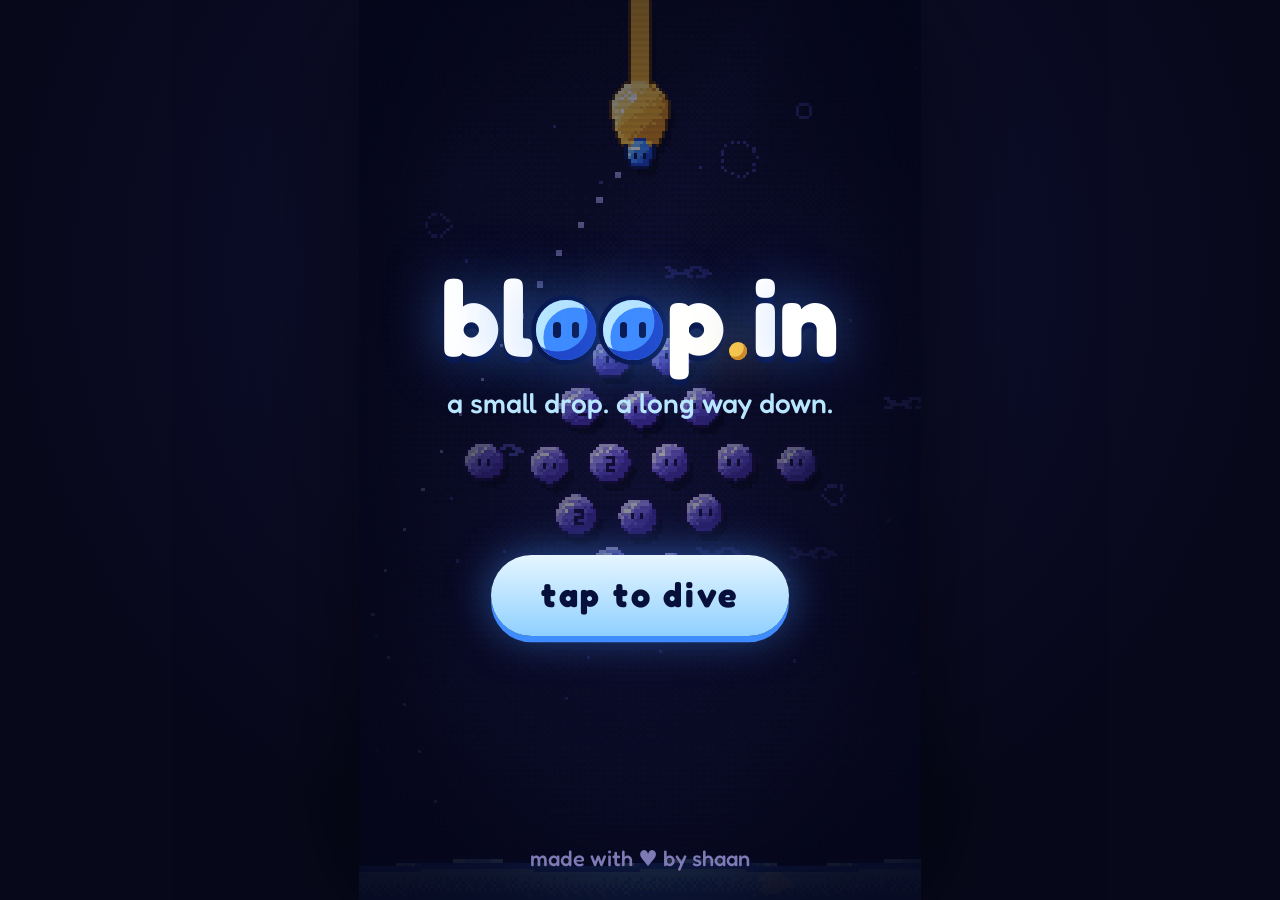
==== commit 84d93c04: "Add zones, story, title and intro, settings, new upgrade sheet and the deep Structure: split the sin" ====
--- a/index.html
+++ b/index.html
@@ -6,841 +6,90 @@
 <meta name="theme-color" content="#07081a">
 <meta name="apple-mobile-web-app-capable" content="yes">
 <meta name="mobile-web-app-capable" content="yes">
+<meta name="description" content="A small drop. A long way down. A gloopy one-thumb game.">
 <title>bloop.in</title>
+<link rel="icon" href="data:image/svg+xml,<svg xmlns='http://www.w3.org/2000/svg' viewBox='0 0 16 16'><circle cx='8' cy='8' r='7' fill='%233f8cff'/><circle cx='5.5' cy='5.5' r='2' fill='%23b8e6ff'/></svg>">
 <link rel="preconnect" href="https://fonts.googleapis.com">
 <link href="https://fonts.googleapis.com/css2?family=Fredoka:wght@400;500;600;700&display=swap" rel="stylesheet">
-<style>
-  :root { --u:2px; --bg:#07081a; --panel:#14153d; --line:#2c2a66; --ink:#fbf6e9; --soft:#b9b6e6; --dim:#7d7ab5; --blue:#3f8cff; --sky:#b8e6ff; --navy:#0a1a52; --gold:#ffc944; --violet:#7a66ea; }
-  * { box-sizing:border-box; -webkit-tap-highlight-color:transparent; }
-  html, body { height:100%; margin:0; overflow:hidden; overscroll-behavior:none; background:var(--bg); }
-  body { color:var(--ink); font:500 calc(var(--u)*8.4)/1.25 'Fredoka',ui-rounded,'SF Pro Rounded',system-ui,sans-serif;
-         user-select:none; -webkit-user-select:none; -webkit-touch-callout:none; touch-action:none; }
-  #app { position:fixed; inset:0; display:flex; align-items:center; justify-content:center; background:radial-gradient(ellipse at 50% 30%, #12133a, #05061200 70%), var(--bg); }
-  #stage { position:relative; overflow:hidden; background:#0d0e2b; box-shadow:0 0 calc(var(--u)*40) #0009; }
-  canvas { position:absolute; inset:0; width:100%; height:100%; display:block; image-rendering:crisp-edges; image-rendering:pixelated; }
-  /* soft vignette and faint scanlines over the pixels */
-  #fx { position:absolute; inset:0; pointer-events:none;
-        background:radial-gradient(ellipse at 50% 42%, #0000 52%, #03041299 100%), repeating-linear-gradient(0deg, #0000 0 calc(var(--u)*1), #0000000f calc(var(--u)*1) calc(var(--u)*2)); }
-  .ui { position:absolute; pointer-events:none; text-shadow:0 calc(var(--u)*.7) 0 #05061acc; }
-  .pill { background:#0b0c26b8; border:calc(var(--u)*.7) solid #ffffff1c; border-radius:99px; backdrop-filter:blur(4px); -webkit-backdrop-filter:blur(4px); }
-
-  #hud { left:0; right:0; top:0; padding:calc(env(safe-area-inset-top) + var(--u)*4) calc(var(--u)*5) 0; display:flex; justify-content:space-between; align-items:center; }
-  #goo { font-size:calc(var(--u)*13); font-weight:700; display:flex; align-items:center; gap:calc(var(--u)*3); line-height:1; padding:calc(var(--u)*2.5) calc(var(--u)*5) calc(var(--u)*2.5) calc(var(--u)*3.5); font-variant-numeric:tabular-nums; }
-  #goo::before, .dot { content:''; display:inline-block; flex:none; width:calc(var(--u)*8); height:calc(var(--u)*8); border-radius:50%; background:var(--blue);
-     box-shadow:inset calc(var(--u)*-1.2) calc(var(--u)*-1.2) 0 #1f47c9, inset calc(var(--u)*1.2) calc(var(--u)*1.2) 0 var(--sky), 0 0 0 var(--u) var(--navy); }
-  #right { display:flex; align-items:center; gap:calc(var(--u)*3); }
-  #depth { color:var(--sky); font-weight:600; padding:calc(var(--u)*2.5) calc(var(--u)*5); }
-  #mute { pointer-events:auto; font:inherit; font-size:calc(var(--u)*10); color:var(--sky); width:calc(var(--u)*21); height:calc(var(--u)*21); padding:0; }
-  #bar { left:calc(var(--u)*6); right:calc(var(--u)*6); top:calc(env(safe-area-inset-top) + var(--u)*28); height:calc(var(--u)*3.2); background:#05061acc; border-radius:99px; overflow:hidden; box-shadow:0 0 0 calc(var(--u)*.7) #ffffff1c; }
-  #bar i { display:block; height:100%; width:0; border-radius:99px; background:linear-gradient(90deg,var(--violet),var(--sky)); box-shadow:0 0 calc(var(--u)*4) var(--sky); transition:width .25s; }
-  #left { right:calc(var(--u)*7); top:calc(env(safe-area-inset-top) + var(--u)*33.5); font-size:calc(var(--u)*7.4); color:var(--soft); }
-  #pips { left:calc(var(--u)*7); right:60%; top:calc(env(safe-area-inset-top) + var(--u)*35); display:flex; flex-wrap:wrap; gap:calc(var(--u)*2.4); }
-  #pips .dot { width:calc(var(--u)*6); height:calc(var(--u)*6); transition:transform .25s cubic-bezier(.2,2,.4,1), opacity .2s; animation:pipin .3s cubic-bezier(.2,2,.4,1); }
-  #pips .dot.used { opacity:.2; transform:scale(.55); }
-  @keyframes pipin { 0% { transform:scale(0); } }
-  #combo { right:calc(var(--u)*7); top:24%; font-size:calc(var(--u)*19); font-weight:700; color:#fff; opacity:0; transition:opacity .4s; text-align:right; line-height:.9; transform-origin:right center; }
-  #combo small { display:block; font-size:calc(var(--u)*7.4); color:var(--sky); font-weight:600; }
-  #combo.on { opacity:.95; } #combo.bump { animation:bump .18s; }
-  @keyframes bump { 0%{transform:scale(1.35)} 100%{transform:scale(1)} }
-  #haul { left:0; right:0; bottom:calc(env(safe-area-inset-bottom) + var(--u)*4); text-align:center; font-size:calc(var(--u)*12); font-weight:700; color:#fff; font-variant-numeric:tabular-nums; }
-  #hint { left:0; right:0; bottom:18%; text-align:center; font-size:calc(var(--u)*9.5); font-weight:600; color:#fff; opacity:0; transition:opacity .4s; }
-  #hint.on { opacity:1; animation:float 1.6s ease-in-out infinite; }
-  #ff { left:0; right:0; bottom:13%; text-align:center; font-size:calc(var(--u)*8); color:var(--soft); opacity:0; transition:opacity .4s; }
-  #ff.on { opacity:1; animation:float 1.6s ease-in-out infinite; }
-  @keyframes float { 50% { transform:translateY(calc(var(--u)*-3)); } }
-  #toast { left:0; right:0; top:32%; text-align:center; font-size:calc(var(--u)*20); font-weight:700; letter-spacing:.04em; color:var(--gold); opacity:0; line-height:1; white-space:pre-line; text-shadow:0 calc(var(--u)*1.5) 0 #5a3a0a, 0 0 calc(var(--u)*14) #ffc94488; }
-  #toast.on { animation:toast 2.2s cubic-bezier(.2,1.6,.4,1) forwards; }
-  @keyframes toast { 0%{opacity:0; transform:scale(.3)} 12%{opacity:1; transform:scale(1)} 80%{opacity:1} 100%{opacity:0; transform:scale(1.1)} }
-  .pop { position:absolute; pointer-events:none; font-weight:700; font-size:calc(var(--u)*9.5); color:var(--sky); text-shadow:0 var(--u) 0 #05061a;
-         transform:translate(-50%,-50%); animation:pop .9s cubic-bezier(.2,.9,.3,1) forwards; white-space:nowrap; }
-  .pop.gold { color:var(--gold); font-size:calc(var(--u)*11); } .pop.big { color:#fff; font-size:calc(var(--u)*15); }
-  @keyframes pop { 0%{opacity:0; margin-top:calc(var(--u)*3); scale:.5} 15%{opacity:1; scale:1.25} 30%{scale:1} 100%{opacity:0; margin-top:calc(var(--u)*-16)} }
-  #shopBtn { position:absolute; left:50%; bottom:calc(env(safe-area-inset-bottom) + var(--u)*20); transform:translate(-50%, calc(var(--u)*30)); opacity:0; pointer-events:none; transition:.3s;
-             font:inherit; font-weight:600; color:var(--sky); padding:calc(var(--u)*4) calc(var(--u)*9); min-height:calc(var(--u)*22); }
-  #shopBtn.on { transform:translate(-50%,0); opacity:1; pointer-events:auto; }
-
-  /* upgrade sheet: slides up from the bottom, everything within thumb reach */
-  #sheet { position:absolute; left:0; right:0; bottom:0; height:56%; display:flex; flex-direction:column; background:linear-gradient(#11123af5,#090a22fa);
-           border-top:calc(var(--u)*.8) solid #ffffff26; border-radius:calc(var(--u)*10) calc(var(--u)*10) 0 0; box-shadow:0 calc(var(--u)*-8) calc(var(--u)*24) #0008;
-           transform:translateY(103%); transition:transform .3s cubic-bezier(.2,.9,.3,1); pointer-events:auto; touch-action:pan-y; }
-  #sheet.open { transform:none; }
-  #grab { width:calc(var(--u)*22); height:calc(var(--u)*2); border-radius:99px; background:#ffffff33; margin:calc(var(--u)*3.5) auto 0; }
-  #res { padding:calc(var(--u)*3) calc(var(--u)*9) calc(var(--u)*4); display:flex; justify-content:space-between; align-items:center; gap:calc(var(--u)*5); }
-  #res b { font-size:calc(var(--u)*17); font-weight:700; color:#fff; line-height:1; font-variant-numeric:tabular-nums; }
-  #res span { color:var(--soft); text-align:right; font-size:calc(var(--u)*7.6); line-height:1.25; } #res em { font-style:normal; font-weight:700; color:var(--gold); font-size:calc(var(--u)*8.6); }
-  #cards { flex:1; min-height:0; overflow-y:auto; -webkit-overflow-scrolling:touch; overscroll-behavior:contain; padding:calc(var(--u)*1) calc(var(--u)*6) calc(var(--u)*4); display:flex; flex-direction:column; gap:calc(var(--u)*3.2); touch-action:pan-y; }
-  .card { position:relative; flex:none; display:flex; align-items:center; gap:calc(var(--u)*4); background:var(--panel); border:calc(var(--u)*.8) solid var(--line); border-radius:calc(var(--u)*6);
-          padding:calc(var(--u)*4) calc(var(--u)*4) calc(var(--u)*4) calc(var(--u)*8); min-height:calc(var(--u)*34); overflow:hidden; }
-  .card::before { content:''; position:absolute; left:0; top:0; bottom:0; width:calc(var(--u)*3); background:var(--blue); }
-  .card.pod::before { background:var(--violet); } .card.goo::before, .card.pearl::before { background:var(--gold); } .card.locked::before { background:#2c2a66; }
-  .card .t { flex:1; min-width:0; } .card .n { font-weight:600; font-size:calc(var(--u)*9.6); line-height:1.1; display:flex; align-items:center; gap:calc(var(--u)*3); }
-  .card .d { color:var(--soft); font-size:calc(var(--u)*7.5); line-height:1.2; margin:calc(var(--u)*.8) 0 calc(var(--u)*1.8); font-weight:400; }
-  .pipr { display:flex; gap:calc(var(--u)*1.2); } .pipr i { width:calc(var(--u)*5); height:calc(var(--u)*2); border-radius:99px; background:#2c2a66; } .pipr i.f { background:var(--sky); box-shadow:0 0 calc(var(--u)*2) var(--blue); }
-  .lvl { color:var(--sky); font-size:calc(var(--u)*7); font-weight:600; }
-  .card button { --p:0%; flex:none; font:inherit; font-size:calc(var(--u)*9.2); font-weight:700; color:#06103a; background:linear-gradient(#8fd0ff,var(--blue)); border:0; border-radius:calc(var(--u)*5);
-                 min-width:calc(var(--u)*38); height:calc(var(--u)*25); padding:0 calc(var(--u)*4); box-shadow:0 calc(var(--u)*1.6) 0 #1f47c9; font-variant-numeric:tabular-nums; }
-  .card button:active { transform:translateY(calc(var(--u)*1.6)); box-shadow:none; }
-  .card.poor button { color:var(--soft); background:linear-gradient(90deg, #2d3f9a var(--p), #1d1e52 var(--p)); box-shadow:0 calc(var(--u)*1.6) 0 #0a0b22; }
-  .card.maxed button { background:none; color:var(--gold); box-shadow:none; }
-  .card.pearl button { background:linear-gradient(#fff3bf,var(--gold)); color:#4f2f0c; box-shadow:0 calc(var(--u)*1.6) 0 #d98a1c; }
-  .card.can { border-color:#5aa2ff; box-shadow:0 0 calc(var(--u)*6) #3f8cff33; }
-  .card.locked { opacity:.55; border-style:dashed; min-height:calc(var(--u)*24); } .card.locked .n { color:var(--dim); }
-  .card.fresh { animation:fresh .7s cubic-bezier(.2,1.6,.4,1); border-color:var(--gold); } .card.bought { animation:bought .4s; }
-  @keyframes fresh { 0%{transform:scale(.7); opacity:0} }
-  @keyframes bought { 30%{transform:scale(1.04); background:#2a4bc0} }
-  .tag { font-size:calc(var(--u)*6.4); font-weight:700; color:#4f2f0c; background:var(--gold); border-radius:99px; padding:calc(var(--u)*.4) calc(var(--u)*3); }
-  #reset { flex:none; align-self:center; font:inherit; font-size:calc(var(--u)*6.8); color:var(--dim); background:none; border:0; padding:calc(var(--u)*7) calc(var(--u)*6); }
-  #foot { padding:calc(var(--u)*4) calc(var(--u)*6) calc(env(safe-area-inset-bottom) + var(--u)*5); }
-  #go { width:100%; font:inherit; font-size:calc(var(--u)*13); font-weight:700; letter-spacing:.06em; color:#06103a; background:linear-gradient(#e6f6ff,#8fd0ff); border:0; border-radius:calc(var(--u)*8); height:calc(var(--u)*30);
-        box-shadow:0 calc(var(--u)*2) 0 var(--blue), 0 0 calc(var(--u)*12) #3f8cff66; }
-  #go:active { transform:translateY(calc(var(--u)*2)); box-shadow:none; }
-  #botlog { display:none; }
-  .still * { transition:none !important; animation-duration:.001s !important; }   /* settled layout for screenshots */
-</style>
+<link rel="stylesheet" href="css/style.css">
 </head>
 <body>
-<div id="app"><div id="stage">
+<div id="app"><div id="stage" class="cine">
   <canvas id="c"></canvas>
   <div id="fx"></div>
+
+  <!-- in-round HUD -->
   <div id="bar" class="ui"><i></i></div>
-  <div id="hud" class="ui"><div id="goo" class="pill">0</div><div id="right"><span id="depth" class="pill"></span><button id="mute" class="pill" aria-label="sound">♫</button></div></div>
+  <div id="hud" class="ui">
+    <div id="goo" class="pill">0</div>
+    <div id="right"><span id="depth" class="pill"></span><button id="menuBtn" class="pill" aria-label="menu"><i></i><i></i><i></i></button></div>
+  </div>
   <div id="pips" class="ui"></div>
   <div id="left" class="ui"></div>
+  <div id="zone" class="ui"></div>
   <div id="combo" class="ui"></div>
   <div id="haul" class="ui"></div>
   <div id="hint" class="ui"></div>
   <div id="ff" class="ui">hold to speed up</div>
   <div id="toast" class="ui"></div>
   <button id="shopBtn" class="pill">upgrades</button>
+
+  <!-- upgrade sheet -->
   <div id="sheet">
     <div id="grab"></div>
-    <div id="res"><b></b><span></span></div>
+    <div id="res"><div><small id="resL">this dive</small><b id="resN"></b></div><span id="resS"></span></div>
     <div id="cards"></div>
     <div id="foot"><button id="go">DROP</button></div>
+  </div>
+
+  <!-- menu: notes, the deep, settings -->
+  <div id="menu">
+    <div class="mh"><span class="logo sm" id="logoSm"></span><button id="menuX" class="pill" aria-label="close">×</button></div>
+    <div class="tabs"><button data-tab="Notes">notes</button><button data-tab="Deep">the deep</button><button data-tab="Set">settings</button><i id="tabInk"></i></div>
+    <div class="pane" id="tabNotes"></div>
+    <div class="pane" id="tabDeep"></div>
+    <div class="pane" id="tabSet">
+      <div class="row"><span>music</span><button class="sw" data-opt="music" aria-label="music"></button></div>
+      <div class="row"><span>sounds</span><button class="sw" data-opt="sfx" aria-label="sounds"></button></div>
+      <div class="row"><span>vibration<small id="buzzNote"></small></span><button class="sw" data-opt="buzz" aria-label="vibration"></button></div>
+      <div class="row"><span>your name<small>other drops see this in the deep</small></span><input id="nameIn" maxlength="14" autocomplete="off" autocapitalize="off" spellcheck="false"></div>
+      <h4>save</h4>
+      <p class="hintp">your dive saves itself on this device. a save code lets you carry it to another one.</p>
+      <textarea id="saveBox" rows="2" placeholder="paste a save code here" spellcheck="false"></textarea>
+      <div class="btns"><button id="expBtn" class="btn">copy my save</button><button id="impBtn" class="btn">load this code</button></div>
+      <div class="btns"><button id="introBtn" class="btn ghost">watch the intro</button><button id="wipeBtn" class="btn ghost danger">erase everything</button></div>
+      <div id="credits">
+        <span class="logo sm" id="logoCr"></span>
+        <p>made by <b>SHAAN</b> with <button id="heart" aria-label="love">♥</button></p>
+        <small id="hearts"></small>
+      </div>
+    </div>
+  </div>
+
+  <!-- a note from a bottle -->
+  <div id="note"><div class="paper"><small id="noteN"></small><p id="noteT"></p><i class="sig">n</i><button id="noteOk" class="btn">keep it</button></div></div>
+
+  <!-- intro captions -->
+  <div id="story"><p id="cap"></p><button id="skip" class="pill">skip</button></div>
+
+  <!-- title -->
+  <div id="title">
+    <span class="logo" id="logoBig"></span>
+    <p class="sub">a small drop. a long way down.</p>
+    <p class="where" id="where"></p>
+    <button id="diveBtn">tap to dive</button>
+    <p class="who">made with ♥ by shaan</p>
   </div>
 </div></div>
 <pre id="botlog"></pre>
 
-<script>
-'use strict';
-// ══════════════════════════ screen ══════════════════════════
-// Portrait-first. The game is drawn 180 logical pixels wide and as tall as
-// the phone allows; all DOM UI is sized in the same logical unit (--u).
-const $ = id => document.getElementById(id);
-const GW = 180, W4 = GW * 4, T = 128, TAU = Math.PI * 2;
-let GH = 340;
-const cv = $('c'), ctx = cv.getContext('2d');
-const fc = document.createElement('canvas'), f = fc.getContext('2d', { willReadFrequently: true });
-let out, o32, bgBuf, bgSh, surfArr = new Float32Array(GW);
-
-function fit() {
-  const vw = innerWidth, vh = innerHeight, ratio = Math.max(1.6, Math.min(2.2, vh / vw));
-  const w = Math.min(vw, vh / ratio), h = w * ratio, st = $('stage');
-  st.style.width = w + 'px'; st.style.height = h + 'px';
-  document.documentElement.style.setProperty('--u', w / GW + 'px');
-  const gh = +new URLSearchParams(location.search).get('gh') || Math.round(GW * ratio);
-  if (gh !== GH || !out) { GH = gh; cv.width = fc.width = GW; cv.height = fc.height = GH; out = ctx.createImageData(GW, GH); o32 = new Uint32Array(out.data.buffer); buildBg(); return true; }
-}
-
-// ══════════════════════════ goo renderer ══════════════════════════
-// Goo is splatted additively into an offscreen field (one colour channel per
-// goo type), then every pixel is shaded from the field's value and slope:
-// outline, rim light, shade, deep core, glint, with ordered dither.
-function sprite(rgb) {
-  const s = document.createElement('canvas'); s.width = s.height = 64;
-  const g = s.getContext('2d'), gr = g.createRadialGradient(32, 32, 0, 32, 32, 32);
-  for (let i = 0; i <= 12; i++) { const t = i / 12; gr.addColorStop(t, `rgba(${rgb},${(1 - t * t) ** 2})`); }
-  g.fillStyle = gr; g.fillRect(0, 0, 64, 64); return s;
-}
-const SPR = [sprite('255,0,0'), sprite('0,255,0'), sprite('0,0,255')], SOLID = ['#f00', '#0f0', '#00f'];
-// ch: 0 blue (you, droplets, pool) · 1 violet (pods) · 2 gold
-function ball(x, y, r, ch = 0) { if (r <= 0) return; const R = r * 1.85; f.drawImage(SPR[ch], x - R, y - R, R * 2, R * 2); }
-function slab(x, y, w, h, ch = 0) { f.fillStyle = SOLID[ch]; f.fillRect(x, y, w, h); }
-const abgr = h => { const n = parseInt(h.slice(1), 16); return (0xff000000 | ((n & 255) << 16) | (n & 0xff00) | (n >> 16)) >>> 0; };
-// tones: 0 outline, 1 shade, 2 core, 3 body, 4 light, 5 rim, 6 glint
-const PAL = [
-  ['#0a1a52', '#1f47c9', '#2f6cf0', '#3f8cff', '#74bcff', '#b8e6ff', '#ffffff'],
-  ['#1c1147', '#4a35b0', '#5d49cf', '#7a66ea', '#a595ff', '#d6ceff', '#ffffff'],
-  ['#4f2f0c', '#d98a1c', '#f2b02c', '#ffc944', '#ffe07a', '#fff3bf', '#ffffff'],
-].map(p => p.map(abgr));
-const BAY = [0, 8, 2, 10, 12, 4, 14, 6, 3, 11, 1, 9, 15, 7, 13, 5];
-const THEMES = [   // 7 backdrop tones, dark to light, then the colour of drifting specks and bubbles
-  ['#07081a', '#0a0b22', '#0d0e2b', '#111235', '#15153f', '#1a1949', '#201e55', '#3a3990'],   // indigo
-  ['#04101a', '#061723', '#081f2d', '#0b2838', '#0e3243', '#123d4f', '#17495c', '#2f7f93'],   // teal
-  ['#12061a', '#190a24', '#200e2e', '#291339', '#321844', '#3c1e50', '#47255d', '#7d4aa0'],   // plum
-  ['#040a1f', '#06102b', '#081637', '#0b1d44', '#0f2552', '#132e60', '#18386f', '#3766b0'],   // navy
-  ['#1a0611', '#240a18', '#2e0e20', '#391329', '#441833', '#501e3d', '#5d2548', '#a04a78'],   // wine
-].map(t => t.map(abgr));
-let RAMP = THEMES[0], SPECK = THEMES[0][7];
-function setTheme(i) { RAMP = THEMES[i]; SPECK = RAMP[7]; if (out) buildBg(); }
-function buildBg() {
-  bgBuf = new Uint32Array(GW * GH); bgSh = new Uint32Array(GW * GH);
-  const bokeh = [[30, GH * .2, 40], [150, GH * .32, 46], [90, GH * .6, 60], [165, GH * .82, 36], [20, GH * .78, 40]];
-  for (let y = 0, i = 0; y < GH; y++) for (let x = 0; x < GW; x++, i++) {
-    let s = 1.5 + 2.6 * y / GH;
-    for (const [bx, by, br] of bokeh) { const d = Math.hypot(x - bx, y - by); if (d < br) s += 1.2 * (1 - d / br); }
-    const dx = (x - GW / 2) / (GW / 2), dy = (y - GH / 2) / (GH / 2);
-    s -= 1.5 * Math.max(0, dx * dx * .7 + dy * dy - .62);
-    s += 1.1 * Math.max(0, Math.sin((x + y * .5) * .05 + 1.2)) ** 3 * Math.max(0, 1 - y / (GH * .7));   // slanted shafts of light from above
-    const k = Math.max(0, Math.min(6, Math.floor(s + BAY[(y & 3) << 2 | (x & 3)] / 16)));
-    bgBuf[i] = RAMP[k]; bgSh[i] = RAMP[Math.max(0, k - 2)];
-  }
-}
-const specks = [...Array(26)].map(() => ({ x: Math.random() * GW, y: Math.random() * 400, s: 2 + Math.random() * 5 }));
-const bubbles = [...Array(6)].map(() => ({ x: Math.random() * GW, y: Math.random() * 400, r: 2 + Math.random() * 4, s: 5 + Math.random() * 8, ph: Math.random() * 6 }));
-let surf = false; const orbs = [];
-const orb = (x, y, R) => orbs.push({ x, y, R, R2: R * R });
-
-function render(dt) {
-  const d = f.getImageData(0, 0, GW, GH).data, W = GW, H = GH;
-  o32.set(bgBuf);
-  for (const s of specks) { s.y -= s.s * dt; if (s.y < 0) { s.y = H - 1; s.x = Math.random() * W; } if (s.y < H) o32[(s.y | 0) * W + (s.x | 0)] = SPECK; }
-  for (const b of bubbles) {   // slow bubbles drifting up behind everything
-    b.y -= b.s * dt; if (b.y < -8) { b.y = H + 8; b.x = Math.random() * W; }
-    const bx = b.x + Math.sin(now * .8 + b.ph) * 3, n = 8 + (b.r * 2 | 0);
-    for (let k = 0; k < n; k++) { const a = k / n * TAU, px = bx + Math.cos(a) * b.r | 0, py = b.y + Math.sin(a) * b.r | 0; if (px >= 0 && px < W && py >= 0 && py < H) o32[py * W + px] = SPECK; }
-  }
-  const sh = (3 * W + 2) * 4;
-  for (let y = 0, i = 0; y < H; y++) for (let x = 0; x < W; x++, i++) {
-    const p = i << 2; let c = -1, m = T - 1;
-    if (d[p] > m) { c = 0; m = d[p]; }
-    if (d[p + 1] > m) { c = 1; m = d[p + 1]; }
-    if (d[p + 2] > m) { c = 2; }
-    if (c < 0) {
-      let o = -1, q;
-      if (x > 0) { q = p - 4; if (d[q] >= T) o = 0; else if (d[q + 1] >= T) o = 1; else if (d[q + 2] >= T) o = 2; }
-      if (o < 0 && x < W - 1) { q = p + 4; if (d[q] >= T) o = 0; else if (d[q + 1] >= T) o = 1; else if (d[q + 2] >= T) o = 2; }
-      if (o < 0 && y > 0) { q = p - W4; if (d[q] >= T) o = 0; else if (d[q + 1] >= T) o = 1; else if (d[q + 2] >= T) o = 2; }
-      if (o < 0 && y < H - 1) { q = p + W4; if (d[q] >= T) o = 0; else if (d[q + 1] >= T) o = 1; else if (d[q + 2] >= T) o = 2; }
-      if (o >= 0) o32[i] = PAL[o][0];
-      else if (x >= 2 && y >= 3) { q = p - sh; if (d[q] >= T || d[q + 1] >= T || d[q + 2] >= T) o32[i] = bgSh[i]; }
-      continue;
-    }
-    const pc = p + c, v = d[pc], P = PAL[c], dz = BAY[(y & 3) << 2 | (x & 3)] / 16 - .5;
-    const gx = (x < W - 2 ? d[pc + 8] : v) - (x > 1 ? d[pc - 8] : v);
-    const gy = (y < H - 2 ? d[pc + 2 * W4] : v) - (y > 1 ? d[pc - 2 * W4] : v);
-    const b = (.6 * gx + .8 * gy) / (Math.sqrt(gx * gx + gy * gy) + 20) + dz * .28;
-    let t = 3;
-    if (b > .5) t = v < T + 40 ? 5 : v < T + 105 ? 4 : 3;
-    else if (b > .12) t = v < T + 55 ? 4 : 3;
-    else if (b < -.45) t = v < T + 80 ? 1 : 3;
-    else if (b < -.1 && v < T + 30) t = 1;
-    if (t === 3 && v >= 253) t = 2;
-    if (b > .74 && v > T + 52 && v < T + 92) t = 6;
-    if (t === 3 || t === 2) {
-      if (c === 0 && surf && y - surfArr[x] > 2) { const dd = y - surfArr[x] + dz * 7; t = dd < 7 ? 4 : dd < 17 ? 3 : dd < 36 ? 2 : 1; }
-      else for (const o of orbs) {
-        const dx = x - o.x, dy = y - o.y;
-        if (dx * dx + dy * dy < o.R2) {
-          const nd = (-.6 * dx - .8 * dy) / o.R + dz * .3;
-          t = nd > .52 ? 4 : nd > .02 ? 3 : nd > -.5 ? 2 : 1;
-          const hx = dx + .36 * o.R, hy = dy + .42 * o.R, hr = .2 * o.R;
-          if (hx * hx + hy * hy * 1.6 < hr * hr) t = 6;
-          break;
-        }
-      }
-    }
-    o32[i] = P[t];
-  }
-  ctx.putImageData(out, 0, 0);
-}
-
-// tiny pixel helpers drawn on top of the goo
-function eyes(x, y, s, lx = 0, ly = 0, blink = false, wide = false) {
-  const w = Math.max(1, Math.round(s)), h = blink ? 1 : Math.max(2, Math.round(s * (wide ? 2.1 : 1.6))), gap = Math.max(2, Math.round(s * 2.4));
-  const ex = Math.round(x + lx), ey = Math.round(y + ly - h / 2);
-  ctx.fillStyle = '#0a1a52';
-  ctx.fillRect(ex - gap / 2 - w | 0, ey, w, h); ctx.fillRect(ex + gap / 2 | 0, ey, w, h);
-}
-const DIG = ['111101101101111', '010110010010111', '111001111100111', '111001111001111', '101101111001001', '111100111001111', '111100111101111', '111001001001001', '111101111101111', '111101111001111'];
-function num(x, y, n, color) {
-  const s = String(n), w = s.length * 4 - 1; let ox = Math.round(x - w / 2); const oy = Math.round(y - 2.5);
-  ctx.fillStyle = color;
-  for (const ch of s) { const g = DIG[+ch]; for (let k = 0; k < 15; k++) if (g[k] === '1') ctx.fillRect(ox + k % 3, oy + (k / 3 | 0), 1, 1); ox += 4; }
-}
-function ring(x, y, r, color) {
-  ctx.fillStyle = color; const n = Math.max(10, r * 1.5 | 0);
-  for (let i = 0; i < n; i += 2) { const a = i / n * TAU; ctx.fillRect(x + Math.cos(a) * r | 0, y + Math.sin(a) * r | 0, 1, 1); }
-}
-
-// ══════════════════════════ juice ══════════════════════════
-const rnd = (a, b) => a + Math.random() * (b - a);
-const clamp = (v, a, b) => v < a ? a : v > b ? b : v;
-const fmt = n => { n = Math.floor(n); if (n < 1e4) return n.toLocaleString(); const u = ['k', 'M', 'B', 'T', 'q', 'Q']; let i = -1; while (n >= 1000 && i < u.length - 1) { n /= 1000; i++; } return (n < 10 ? n.toFixed(2) : n < 100 ? n.toFixed(1) : n.toFixed(0)) + u[i]; };
-const params = new URLSearchParams(location.search), BOT = +params.get('bot') || 0, AUTO = params.has('auto');
-let now = 0, shakeAmt = 0;
-const shake = a => { shakeAmt = Math.min(7, Math.max(shakeAmt, a)); };
-const buzz = ms => { if (BOT) return; try { navigator.vibrate && navigator.vibrate(ms); } catch (_) {} };
-function popup(x, y, text, cls) {
-  if (BOT) return; const st = $('stage'); if (st.querySelectorAll('.pop').length > 16) return;
-  const e = document.createElement('div'); e.className = 'pop ' + (cls || ''); e.textContent = text;
-  e.style.left = x / GW * 100 + '%'; e.style.top = y / GH * 100 + '%';
-  e.onanimationend = () => e.remove(); st.appendChild(e);
-}
-function toast(text) { if (BOT) return; const t = $('toast'); t.textContent = text; t.classList.remove('on'); void t.offsetWidth; t.classList.add('on'); }
-
-// ── audio ──
-// Everything is synthesised. Effects are pitched water-drop "bloops" on an
-// A-major pentatonic scale, layered with short noise for body. The soundtrack
-// is a slow generative piece in the same key, so every pop lands in tune, and
-// it brightens as the combo climbs.
-let ac, master, sfxBus, musBus, musLP, verb, noiseBuf, lastB = 0, muted = 0;   // muted: 0 all on · 1 music off · 2 silent
-const MUTE_ICON = ['♫', '♪', '×'];
-function applyMute() {
-  $('mute').textContent = MUTE_ICON[muted]; $('mute').style.opacity = muted === 2 ? .45 : 1;
-  if (!ac) return; const t = ac.currentTime;
-  sfxBus.gain.setTargetAtTime(muted === 2 ? 0 : 1, t, .05); musBus.gain.setTargetAtTime(muted === 0 ? .55 : 0, t, .6);
-}
-function initAudio() {
-  if (BOT) return;
-  if (ac) { if (ac.state !== 'running') ac.resume(); return; }
-  try {
-    ac = new (window.AudioContext || window.webkitAudioContext)();
-    const sr = ac.sampleRate, comp = ac.createDynamicsCompressor();
-    master = ac.createGain(); master.gain.value = .9; master.connect(comp); comp.connect(ac.destination);
-    const ir = ac.createBuffer(2, sr * 2.8, sr);   // a soft synthetic hall
-    for (let c = 0; c < 2; c++) { const d = ir.getChannelData(c); for (let k = 0; k < d.length; k++) d[k] = (Math.random() * 2 - 1) * (1 - k / d.length) ** 2.8; }
-    verb = ac.createConvolver(); verb.buffer = ir; const wet = ac.createGain(); wet.gain.value = .55; verb.connect(wet); wet.connect(master);
-    sfxBus = ac.createGain(); sfxBus.connect(master); const s1 = ac.createGain(); s1.gain.value = .2; sfxBus.connect(s1); s1.connect(verb);
-    musLP = ac.createBiquadFilter(); musLP.type = 'lowpass'; musLP.frequency.value = 1200; musLP.Q.value = .4;
-    musBus = ac.createGain(); musBus.gain.value = 0; musBus.connect(musLP); musLP.connect(master); const s2 = ac.createGain(); s2.gain.value = .7; musLP.connect(s2); s2.connect(verb);
-    noiseBuf = ac.createBuffer(1, sr, sr); { const d = noiseBuf.getChannelData(0); for (let k = 0; k < sr; k++) d[k] = Math.random() * 2 - 1; }
-    applyMute(); musT = ac.currentTime + .15; setInterval(musSched, 90);
-  } catch (_) { ac = null; }
-}
-const noteC = i => note(i < 15 ? i : 10 + i % 5);   // past the top of the scale, keep dancing in the top octave
-const note = i => 220 * 2 ** (([0, 2, 4, 7, 9][i % 5] + 12 * Math.floor(i / 5)) / 12);
-function tone(freq, dur = .16, vol = .1, o = {}) {
-  if (!ac || muted === 2 && !o.bus) return; const t = Math.max(ac.currentTime, o.t || 0) + (o.at || 0);
-  const os = ac.createOscillator(), g = ac.createGain(); os.type = o.type || 'sine';
-  os.frequency.setValueAtTime(freq * (o.from || 1), t);
-  if (o.from) os.frequency.exponentialRampToValueAtTime(freq, t + (o.glide || .045));
-  if (o.to) os.frequency.exponentialRampToValueAtTime(freq * o.to, t + dur);
-  g.gain.setValueAtTime(.0001, t); g.gain.linearRampToValueAtTime(vol, t + (o.att || .006)); g.gain.exponentialRampToValueAtTime(.0001, t + dur);
-  let outNode = g; if (o.pan && ac.createStereoPanner) { const pn = ac.createStereoPanner(); pn.pan.value = o.pan; g.connect(pn); outNode = pn; }
-  os.connect(g); outNode.connect(o.bus || sfxBus); os.start(t); os.stop(t + dur + .05);
-}
-function noise(dur, vol, o = {}) {
-  if (!ac || muted === 2) return; const t = ac.currentTime + (o.at || 0);
-  const src = ac.createBufferSource(), fl = ac.createBiquadFilter(), g = ac.createGain(); src.buffer = noiseBuf;
-  fl.type = o.type || 'bandpass'; fl.frequency.setValueAtTime(o.f || 1500, t); fl.Q.value = o.q || .8;
-  if (o.f2) fl.frequency.exponentialRampToValueAtTime(o.f2, t + dur);
-  g.gain.setValueAtTime(.0001, t); g.gain.linearRampToValueAtTime(vol, t + .005); g.gain.exponentialRampToValueAtTime(.0001, t + dur);
-  src.connect(fl); fl.connect(g); g.connect(sfxBus); src.start(t, Math.random() * .5, dur + .05);
-}
-function bloop(freq = 440, dur = .16, vol = .12) { if (!ac) return; const t = ac.currentTime; if (t - lastB < .02) return; lastB = t; tone(freq, dur, vol, { from: .55 }); }
-const arpeggio = (from, n, gap = 70) => { if (!ac) return; for (let i = 0; i < n; i++) tone(note(from + i), .34, .12, { from: .55, at: i * gap / 1000 }); };
-const pan = x => clamp((x / GW - .5) * 1.4, -1, 1);
-const sfx = {
-  fire() { tone(300, .24, .13, { from: 1.7, glide: .13 }); noise(.14, .035, { f: 700, f2: 3200 }); },
-  hit(i, x) { bloop(noteC(i), .15, .07); noise(.035, .045, { f: 2400, q: 1.5 }); },
-  pop(i, x, gold) {
-    const n = noteC(i), t = ac ? ac.currentTime : 0; if (t - lastPop < .012) return; lastPop = t; tone(n, .26, .1, { from: .55 });
-    tone(n * 2, .14, .035, { from: .7, type: 'triangle', pan: pan(x) }); noise(.06, .05, { type: 'highpass', f: 3200 });
-    if (i % 5 === 4) tone(n * 1.5, .3, .05, { type: 'triangle', at: .03 });
-    if (gold) { tone(note(12), .5, .07, { type: 'triangle' }); tone(note(14), .6, .06, { type: 'triangle', at: .07 }); }
-  },
-  plop(k, x) { tone(note(10 + k % 5), .07, .028, { pan: pan(x) }); },
-  sink(x, big) { tone(190, .32, big ? .14 : .05, { to: .45 }); tone(380, .16, big ? .05 : .02, { to: .5, type: 'triangle' }); noise(.28, big ? .08 : .03, { type: 'lowpass', f: 1400, f2: 300 }); },
-  fizz() { noise(.18, .04, { type: 'highpass', f: 2500, f2: 7000 }); tone(500, .12, .03, { to: 1.6 }); },
-  skip() { tone(260, .28, .13, { to: 2.2 }); noise(.2, .05, { type: 'lowpass', f: 1400, f2: 300 }); },
-  split() { tone(note(7), .2, .09, { from: .5 }); tone(note(9), .2, .08, { from: .5, at: .05 }); },
-  boom() { tone(95, .55, .3, { to: .32 }); tone(240, .35, .16, { to: .3, type: 'triangle' }); noise(.45, .24, { type: 'lowpass', f: 2600, f2: 200 }); },
-  buy(l) { const k = 5 + l % 5; tone(note(k), .3, .1, { type: 'triangle' }); tone(note(k) * 1.5, .4, .08, { type: 'triangle', at: .08 }); tone(note(k) * 2, .6, .07, { type: 'triangle', at: .16 }); noise(.3, .02, { type: 'highpass', f: 6000, at: .16 }); },
-  deny() { tone(230, .13, .08, { type: 'triangle', to: .75 }); },
-  tap() { tone(660, .06, .05, { from: .8 }); },
-  sheet(up) { noise(.22, .035, { f: up ? 350 : 1500, f2: up ? 1700 : 300, q: .6 }); },
-  tick(k) { tone(note(8 + k % 7), .06, .045); },
-  near() { tone(note(3), .35, .08, { type: 'triangle', to: .94 }); },
-  clear() {
-    arpeggio(5, 10, 80);
-    for (const m of [57, 64, 69, 73, 76]) tone(440 * 2 ** ((m - 69) / 12), 2.4, .05, { type: 'triangle', att: .05, at: .1 });
-    noise(1.2, .03, { type: 'highpass', f: 5000, at: .2 });
-  },
-};
-// soundtrack: slow pads, a soft bass and sparse pentatonic plucks
-const CHORDS = [[45, 52, 59, 61, 64], [42, 52, 57, 61, 64], [38, 54, 57, 61, 66], [40, 52, 59, 64, 66]], PENT = [69, 71, 73, 76, 78, 81, 83, 85];
-const mtof = m => 440 * 2 ** ((m - 69) / 12), SPB = 60 / 66 / 2;
-let lastPop = 0, musT = 0, musStep = 0, musHeat = 0, lastPluck = 3;
-function musSched() {
-  if (!ac || ac.state !== 'running' || muted !== 0) { if (ac) musT = Math.max(musT, ac.currentTime + .1); return; }
-  const heat = R ? clamp(R.combo / 18, 0, 1) : 0; musHeat += (heat - musHeat) * .15;
-  musLP.frequency.setTargetAtTime((R && R.state === 'shop' ? 750 : 1100) + 2600 * musHeat, ac.currentTime, .3);
-  while (musT < ac.currentTime + .35) {
-    const k = musStep % 16, ch = CHORDS[(musStep >> 4) % 4], t = musT;
-    if (k === 0) ch.forEach((m, i) => { const fq = mtof(m), d = SPB * 16 + 1.2, v = i ? .03 : .05;
-      tone(fq, d, v, { bus: musBus, t, att: 1.6, pan: (i - 2) * .25 }); tone(fq * 1.003, d, v * .6, { bus: musBus, t, att: 2, type: 'triangle', pan: (2 - i) * .25 }); });
-    if (k === 0 || k === 10) tone(mtof(ch[0] - 12), SPB * 5, .09, { bus: musBus, t, att: .04 });
-    if (Math.random() < (k % 2 ? .14 : .38) + musHeat * .3) {   // a wandering melody, small steps
-      lastPluck = clamp(lastPluck + (Math.random() * 5 | 0) - 2, 0, PENT.length - 1);
-      tone(mtof(PENT[lastPluck]), .9, .035 + musHeat * .02, { bus: musBus, t, type: 'triangle', att: .004, pan: rnd(-.6, .6) });
-    }
-    musStep++; musT += SPB;
-  }
-}
-
-// ══════════════════════════ save + upgrades ══════════════════════════
-const SAVE = 'bloopin.save.v2';
-let S = { goo: 0, layer: 1, best: 0, rounds: 0, pearls: 0, up: {}, seen: {}, sure: {} };
-if (!BOT) try { const j = JSON.parse(localStorage.getItem(SAVE)); if (j && j.up) S = Object.assign(S, j); muted = +S.muted || 0; } catch (_) {}
-const save = () => { if (BOT) return; try { S.muted = muted; localStorage.setItem(SAVE, JSON.stringify(S)); } catch (_) {} };
-const lv = id => S.up[id] || 0;
-
-// Every upgrade changes something you can see on the board. New ones are
-// revealed as you reach new depths. cat: what it acts on (drop / pod / goo).
-const UP = [
-  { id: 'drops',  cat: 'drop', name: 'more drops',     desc: '+1 drop every round',                    max: 7,  cost: 8,     grow: 2.7 },
-  { id: 'power',  cat: 'pod',  name: 'punch',          desc: 'drops hit harder, pod numbers shrink',   max: 99, cost: 12,    grow: 2.15 },
-  { id: 'rich',   cat: 'goo',  name: 'rich goo',       desc: 'every droplet is worth more',            max: 99, cost: 15,    grow: 2.2 },
-  { id: 'bounce', cat: 'drop', name: 'bouncy',         desc: 'drops bounce higher and last more hits',         max: 4,  cost: 10,    grow: 3 },
-  { id: 'splash', cat: 'pod',  name: 'splash',         desc: 'popped pods hurt their neighbours',      max: 5,  cost: 30,    grow: 3.4 },
-  { id: 'fat',    cat: 'drop', name: 'fat drop',       desc: 'a bigger drop is harder to miss with',   max: 4,  cost: 120,   grow: 3.2, depth: 2 },
-  { id: 'aim',    cat: 'drop', name: 'long sight',     desc: 'see further along your shot',            max: 2,  cost: 90,    grow: 6,   depth: 2 },
-  { id: 'twin',   cat: 'drop', name: 'twins',          desc: 'a drop splits on its first hit',         max: 3,  cost: 400,   grow: 6,   depth: 4 },
-  { id: 'combo',  cat: 'goo',  name: 'rhythm',         desc: 'long combos turn the goo to gold',       max: 5,  cost: 2500,   grow: 3.2, depth: 6 },
-  { id: 'skip',   cat: 'drop', name: 'skipping stone', desc: 'drops skip off the pool, good as new',         max: 3,  cost: 15000,  grow: 6,   depth: 8 },
-  { id: 'gold',   cat: 'goo',  name: 'gold pods',      desc: 'gold pods worth 8× appear',              max: 5,  cost: 90000,  grow: 3.2, depth: 10 },
-  { id: 'leak',   cat: 'drop', name: 'leaky tap',      desc: 'the tap drips free little drops',        max: 4,  cost: 1.2e+06,   grow: 4,   depth: 13 },
-  { id: 'tad',    cat: 'pod',  name: 'tadpoles',       desc: 'popped pods can hatch a mini drop',      max: 5,  cost: 1.8e+07,   grow: 3.5, depth: 16 },
-  { id: 'bomb',   cat: 'pod',  name: 'boom pods',      desc: 'pods that blow up everything near',      max: 3,  cost: 2.5e+08, grow: 5,   depth: 19 },
-  { id: 'heavy',  cat: 'drop', name: 'heavy',          desc: 'plough straight through the first pods', max: 3,  cost: 3.5e+09,   grow: 6,   depth: 22 },
-];
-const cost = u => Math.round(u.cost * (u.id === 'power' && +params.get('pg') || u.id === 'rich' && +params.get('rg') || u.grow) ** lv(u.id));
-const open = u => S.layer >= (u.depth || 1);
-const dmgNow = () => 1.4 ** lv('power');
-const richMul = () => 1.25 ** lv('rich') * (1 + .5 * S.pearls);
-const HPG = +params.get('hpg') || 1.7, layerVal = L => 1.6 ** (L - 1);
-// pods toughen fastest over the early depths, while new tricks are still arriving
-const EX = +params.get('ex') || 1, hpBase = L => { const t = clamp((L - 2) / 12, 0, 1); return HPG ** (L - 1) * (1 + (EX - 1) * t * t * (3 - 2 * t)); };
-const hits = p => Math.max(1, Math.ceil(p.hp / dmgNow() - 1e-6));
-const pearlsFor = L => L < 8 ? 0 : Math.floor((L - 6) ** 1.3);
-
-// ══════════════════════════ the round ══════════════════════════
-const LX = GW / 2, LY = 46, SPEED = 235, GRAV = 270, STEP = 1 / 120;
-let R = null, pool = null, aim = null, aimId = null, held = false;
-
-function makePool() {
-  const n = GW / 4 + 1;
-  return {
-    n, h: new Float32Array(n), v: new Float32Array(n), base: 12,
-    update(dt, depth) {
-      const { h, v } = this; this.base += (depth - this.base) * Math.min(1, dt * 4);
-      for (let i = 0; i < n; i++) { const l = i ? h[i - 1] : h[i], r = i < n - 1 ? h[i + 1] : h[i]; v[i] += (-50 * h[i] + 260 * (l + r - 2 * h[i]) - 1.8 * v[i]) * dt; }
-      for (let i = 0; i < n; i++) h[i] = clamp(h[i] + v[i] * dt, -this.base + 3, 26);
-    },
-    top(x) { const q = clamp(x / 4, 0, n - 1.001), i = q | 0, t = q - i; return GH - this.base - (this.h[i] * (1 - t) + this.h[i + 1] * t); },
-    splash(x, pow) { const c = Math.round(x / 4); for (let k = -3; k <= 3; k++) { const i = c + k; if (i >= 0 && i < n) this.v[i] -= pow * (1 - Math.abs(k) / 4); } },
-    draw() { for (let x = 0; x < GW; x += 2) { const y = this.top(x + 1) + Math.sin(now * 1.6 + x * .09) * .7; slab(x, y, 2, GH - y + 1); surfArr[x] = surfArr[x + 1] = y; } },
-  };
-}
-const podR = h => 5.4 + Math.min(h, 4) * .5;   // capped so there is always a gap to aim through
-const maxDrops = () => 3 + lv('drops');
-const wearMax = () => 5 + 2 * lv('bounce');   // how many knocks a drop can give before it is spent
-const fieldValue = () => R.pods.reduce((a, p) => a + (p.dead ? 0 : p.rel * (p.type === 'gold' ? 16 : 1)), 0) * layerVal(S.layer) * richMul() * 1.6;
-const mkPod = (x, y, rel, L, type, r) => { const hp = hpBase(L) * rel; return { x, y, hp, max: hp, rel, r: 6, type, s: 0, sv: 0, ox: 0, oy: 0, vx: 0, vy: 0, born: -(r * .035 + Math.random() * .12), ph: Math.random() * 9 }; };
-function toType(p, type) { p.type = type; p.rel = .5; p.hp = p.max = .5 * hpBase(S.layer); p.sv += 16; R && R.rings.push({ x: p.x, y: p.y, r: 4, life: .35, c: '#fff3bf' }); }
-
-// The field is always 9 rows tall whatever the phone, so every screen plays the same board.
-function genField() {
-  const L = S.layer, rows = 9, top = Math.max(80, Math.round((GH - 12) / 2 - 76)), bot = top + 136, cy = (top + bot) / 2, pods = [], mask = L === 1 ? 5 : (L - 2) % 5;
-  for (let r = 0; r < rows; r++) for (let c = 0; c < 8; c++) {
-    const x = 20 + c * 20 + (r & 1 ? 10 : 0), y = top + r * 17; if (x > GW - 14) continue;
-    const nx = (x - GW / 2) / (GW / 2 - 14), ny = (y - cy) / 68, rr = Math.hypot(nx, ny);
-    const keep = mask === 5 ? Math.abs(nx) + Math.abs(ny) < .66 : mask === 0 ? rr > .45 && rr < 1.02 : mask === 1 ? Math.abs(nx) + Math.abs(ny) < .95
-      : mask === 2 ? Math.abs(Math.abs(nx) - Math.abs(ny)) < .34 : mask === 3 ? (r + c) % 3 !== 0 : Math.abs(nx) > .3 && Math.abs(nx) < .92 && Math.abs(ny) < .85;
-    if (keep) pods.push(mkPod(x + rnd(-1, 1), y + rnd(-1, 1), .55 + Math.random() ** 2.5 * (L === 1 ? .6 : 1.1), L, '', r));
-  }
-  const plain = () => pods.filter(p => !p.type), pick = a => a[Math.random() * a.length | 0];
-  for (const p of pods) if (Math.random() < .03 * lv('gold')) toType(p, 'gold');
-  if (lv('gold') && !pods.some(p => p.type === 'gold')) toType(pick(plain()), 'gold');
-  for (let k = 0; k < lv('bomb'); k++) { const p = pick(plain()); if (p) toType(p, 'bomb'); }
-  return pods;
-}
-
-// A new board is laid out as soon as the last round is banked, so it sits
-// behind the upgrade sheet and every purchase can show up on it straight away.
-function newRound(prev) {
-  R = null; const pods = genField();
-  R = { state: 'play', prev, t: 0, pods, balls: [], drops: [], bits: [], rings: [], sparks: [], queue: [], total: pods.length, popped: 0, left: maxDrops(), haul: 0, got: 0,
-        combo: 0, comboT: 0, best: 0, plops: 0, cool: .5, slow: 0, freeze: 0, endT: 0, leakT: 1.5, leaks: 0, src: null, cleared: false, chance: false, shots: 0, sinceShot: 0, mulTier: 0, pending: null, value: 1 };
-  R.value = fieldValue();
-  if (!pool) pool = makePool();
-  aim = null; aimId = null;
-  if (prev) {
-    const can = UP.some(u => open(u) && lv(u.id) < u.max && cost(u) <= S.goo), news = UP.some(u => u.depth && open(u) && !S.seen[u.id]);
-    if (BOT || can || news || prev.cleared) R.state = 'shop'; else popup(GW / 2, GH * .42, '+' + fmt(prev.got), 'big');
-  }
-  ui.round(); if (R.state === 'shop') ui.shop();
-}
-function startPlay() {
-  for (const u of UP) if (open(u)) S.seen[u.id] = 1;
-  R.state = 'play'; R.cool = .3; R.left = maxDrops(); R.value = fieldValue(); save(); ui.round();
-}
-
-function addBall(x, y, vx, vy, o = {}) {
-  const mini = !!o.mini, r = mini ? 2.6 : 4 + lv('fat') * .7;
-  R.balls.push({ x, y, vx, vy, r, dmg: dmgNow() * (mini ? .5 : 1), mini, plough: mini ? 0 : lv('heavy') * 2, lastP: null, leak: !!o.leak, wear: o.wear || (mini ? 3 : wearMax()), split: mini || !!o.split, skips: mini ? 0 : lv('skip'), hits: 0, age: 0, slowT: 0, sq: 0, trail: 0 });
-}
-function fire(a) {
-  if (R.state !== 'play' || R.left <= 0 || R.cool > 0) return false;
-  R.left--; R.shots++; R.cool = .22; R.sinceShot = 0;
-  addBall(LX + Math.cos(a) * 8, LY + Math.sin(a) * 8, Math.cos(a) * SPEED, Math.sin(a) * SPEED);
-  sfx.fire(); buzz(8); ui.pips(); $('hint').classList.remove('on');
-  return true;
-}
-
-function bitsBurst(x, y, n, speed, ch, up) {
-  if (R.bits.length > 170) return;
-  for (let i = 0; i < n; i++) {
-    const a = up ? rnd(-Math.PI * .85, -Math.PI * .15) : rnd(0, TAU), v = rnd(.4, 1) * speed;
-    R.bits.push({ x, y, vx: Math.cos(a) * v, vy: Math.sin(a) * v, r: rnd(1.4, 2.6), ch, g: 300, shrink: 4.5 });
-  }
-}
-function damage(p, dmg, nx = 0, ny = 0) {
-  if (p.dead) return;
-  p.hp -= dmg; p.sv += 9; p.vx += nx * 60; p.vy += ny * 60;
-  if (p.hp <= 0) popPod(p); else bitsBurst(p.x, p.y, 2, 50, p.type === 'gold' ? 2 : 1);
-}
-function popPod(p) {
-  p.dead = true; R.popped++; R.combo++; R.comboT = 1.4; R.best = Math.max(R.best, R.combo);
-  const gold = p.type === 'gold', n = clamp(Math.round(p.rel * 2.4), 1, 4);
-  const mul = 1 + Math.min(R.combo, 40) * .02 * lv('combo'), tier = Math.floor((mul - 1) / .5);
-  if (tier > R.mulTier) { R.mulTier = tier; popup(GW / 2, GH * .22, 'goo ×' + (1 + tier * .5).toFixed(1), 'gold'); }
-  const each = Math.max(1, Math.round(layerVal(S.layer) * richMul() * p.rel * (gold ? 16 : 1) / n * mul * 1.6));
-  for (let i = 0; i < n; i++) R.drops.push({ x: p.x + rnd(-2, 2), y: p.y + rnd(-2, 2), vx: rnd(-55, 55), vy: rnd(-120, -30), val: each, big: gold, ch: gold || tier > 0 ? 2 : 0, r: gold ? 2.8 : 1.9 + Math.min(1.1, lv('rich') * .07) });
-  bitsBurst(p.x, p.y, 5, 80, gold ? 2 : 1);
-  for (let i = 0; i < 4; i++) { const a = rnd(0, TAU), v = rnd(40, 110); R.sparks.push({ x: p.x, y: p.y, vx: Math.cos(a) * v, vy: Math.sin(a) * v - 30, life: rnd(.25, .5) }); }
-  R.rings.push({ x: p.x, y: p.y, r: p.r, life: .32, c: gold ? '#ffe07a' : '#d6ceff' });
-  sfx.pop(R.combo, p.x, gold); buzz(5); ui.combo();
-  if (R.combo > 5) shake(Math.min(2.5, R.combo * .05));   // chains rumble harder the longer they run
-  if (gold) popup(p.x, p.y - 8, 'gold!', 'gold');
-  if (lv('splash')) R.queue.push({ t: .075, x: p.x, y: p.y, rad: 13 + lv('splash') * 4.5, dmg: dmgNow() * .6, pm: .02 * lv('splash') });
-  if (p.type === 'bomb') { R.queue.push({ t: .05, x: p.x, y: p.y, rad: 40, dmg: dmgNow() * 5, pm: .5, boom: true }); R.freeze = .06; }
-  if (lv('tad') && !(R.src && R.src.mini) && (S.sure.tad || Math.random() < .06 * lv('tad'))) { delete S.sure.tad; addBall(p.x, p.y, rnd(-70, 70), -rnd(90, 150), { mini: true }); }
-  const rem = R.total - R.popped;
-  if (rem > 0 && rem <= 2 && R.total > 6 && R.balls.length) { popup(GW / 2, GH * .3, rem + ' LEFT!', 'big'); R.slow = Math.max(R.slow, .4); }
-  if (rem === 0 && !R.cleared) {   // every pod gone in one round: go deeper
-    R.cleared = true; R.slow = 1.2;
-    const bonus = Math.round(R.value * (.5 + .15 * R.left)); R.left = 0;
-    for (let i = 0; i < 14; i++) R.drops.push({ x: rnd(10, GW - 10), y: rnd(60, GH * .5), vx: rnd(-40, 40), vy: rnd(-90, 0), val: Math.ceil(bonus / 14), ch: 2, r: 2.6 });
-    toast(`DEPTH ${S.layer}\nCLEARED`); sfx.clear(); shake(5); buzz([20, 40, 20, 40, 60]); ui.pips();
-  }
-  ui.bar();
-}
-
-// One fixed physics step. The aim preview runs the very same code, so the dots tell the truth.
-function stepBall(b, dt, live) {
-  b.vy += GRAV * dt; b.x += b.vx * dt; b.y += b.vy * dt;
-  if (b.x < b.r) { b.x = b.r; b.vx = Math.abs(b.vx) * .8; } else if (b.x > GW - b.r) { b.x = GW - b.r; b.vx = -Math.abs(b.vx) * .8; }
-  if (b.y < b.r + 22) { b.y = b.r + 22; b.vy = Math.abs(b.vy) * .6; }
-  const e = .6 + .07 * lv('bounce');
-  for (const p of R.pods) {
-    if (p.dead || p.born < .1) continue;
-    const dx = b.x - p.x, dy = b.y - p.y, rr = b.r + p.r; if (dx * dx + dy * dy >= rr * rr) continue;
-    const d = Math.hypot(dx, dy) || .01, nx = dx / d, ny = dy / d, vn = b.vx * nx + b.vy * ny;
-    if (live && (b.plough > 0 || b.lastP === p) && p.type !== 'bomb') {   // heavy: straight through, hurting as it goes
-      if (b.lastP !== p) { b.lastP = p; b.plough--; hitPod(b, p, nx, ny); b.vx *= .92; b.vy *= .92; }
-      continue;
-    }
-    b.x = p.x + nx * rr; b.y = p.y + ny * rr;
-    if (vn < 0) {
-      b.vx -= (1 + e) * vn * nx; b.vy -= (1 + e) * vn * ny;
-      const o = b.vx * nx + b.vy * ny; if (o < 22) { b.vx += nx * (22 - o); b.vy += ny * (22 - o); }
-      if (vn > -30) continue;   // a soft touch just slides off; only a real knock counts
-      if (live) hitPod(b, p, nx, ny); else return true;
-    }
-  }
-  const sp = Math.hypot(b.vx, b.vy); if (sp > 430) { b.vx *= 430 / sp; b.vy *= 430 / sp; }
-}
-function hitPod(b, p, nx, ny) {
-  b.hits++; b.sq = 1; b.wear--;
-  if (p.hp > b.dmg) { R.combo++; R.comboT = 1.4; R.best = Math.max(R.best, R.combo); sfx.hit(R.combo, p.x); ui.combo(); }
-  R.src = b; damage(p, b.dmg, -nx, -ny); R.src = null;
-  if (!b.split && lv('twin')) {
-    b.split = true; const sp = Math.hypot(b.vx, b.vy), a0 = Math.atan2(b.vy, b.vx);
-    for (let k = 1; k <= lv('twin'); k++) { const a = a0 + (k % 2 ? 1 : -1) * .5 * Math.ceil(k / 2); addBall(b.x, b.y, Math.cos(a) * sp, Math.sin(a) * sp, { split: true, wear: Math.max(2, Math.ceil(b.wear / 2)) }); }
-    R.rings.push({ x: b.x, y: b.y, r: 4, life: .3, c: '#b8e6ff' }); sfx.split();
-  }
-}
-
-function update(rdt) {
-  now += rdt;
-  if (!R) return;
-  if (R.freeze > 0) { R.freeze -= rdt; return; }
-  let dt = rdt; if (R.slow > 0) { R.slow -= rdt; dt *= .3; }
-  R.t += dt; R.cool -= dt; R.sinceShot += dt;
-  if ((R.comboT -= dt) <= 0 && R.combo) { R.combo = 0; ui.combo(); }
-  if (R.pending != null && R.cool <= 0) { fire(R.pending); R.pending = null; }
-
-  for (const p of R.pods) {
-    p.born += dt; p.sv += (-260 * p.s - 9 * p.sv) * dt; p.s += p.sv * dt * .1;
-    p.vx += (-300 * p.ox - 10 * p.vx) * dt; p.vy += (-300 * p.oy - 10 * p.vy) * dt; p.ox += p.vx * dt; p.oy += p.vy * dt;
-    p.r += (podR(hits(p)) + (p.type === 'bomb' ? 1 : 0) - p.r) * Math.min(1, dt * 12);
-  }
-  for (const q of R.queue) if ((q.t -= dt) <= 0) {
-    q.done = true; R.rings.push({ x: q.x, y: q.y, r: q.rad * .5, life: .25, c: q.boom ? '#fff3bf' : '#74bcff', grow: q.rad * 2.4 });
-    if (q.boom) { shake(6); sfx.boom(); buzz(30); bitsBurst(q.x, q.y, 12, 150, 2); }
-    for (const p of R.pods) if (!p.dead) { const dx = p.x - q.x, dy = p.y - q.y, d = Math.hypot(dx, dy); if (d < q.rad + p.r * .5) damage(p, q.dmg + p.max * q.pm, dx / (d || 1), dy / (d || 1)); }
-  }
-  R.queue = R.queue.filter(q => !q.done);
-
-  // leaky tap: a few free mini drops dribble out of the tap once the round is under way
-  if (R.state === 'play' && lv('leak') && R.shots > 0 && R.popped < R.total && R.leaks < lv('leak') * 3 && (R.leakT -= dt) <= 0) {
-    R.leaks++; R.leakT = .9; addBall(LX, LY + 6, rnd(-80, 80), 30, { mini: true, leak: true }); sfx.plop(R.leaks, LX);
-  }
-
-  for (const b of R.balls) {
-    b.age += dt; b.sq = Math.max(0, b.sq - dt * 6);
-    for (let k = Math.max(1, Math.round(dt / STEP)); k > 0; k--) stepBall(b, STEP, true);
-    if ((b.trail -= dt) <= 0 && R.bits.length < 170) { b.trail = .03; R.bits.push({ x: b.x, y: b.y, vx: 0, vy: 0, r: b.r * .6, ch: 0, shrink: 9 }); }
-    b.slowT = Math.hypot(b.vx, b.vy) < 45 ? b.slowT + dt : 0;
-    if (b.slowT > 1.1 || b.age > 14 || b.wear <= 0) { b.dead = true; bitsBurst(b.x, b.y, 5, 70, 0); sfx.fizz(); continue; }   // a drop that settles melts away
-    if (b.y > pool.top(b.x) - b.r * .3 && b.vy > 0) {
-      if (b.skips > 0) {
-        b.skips--; b.wear = Math.max(b.wear, Math.ceil(wearMax() / 2)); b.vy = -Math.max(200, b.vy * .9); pool.splash(b.x, 120); bitsBurst(b.x, pool.top(b.x), 6, 110, 0, true);
-        R.rings.push({ x: b.x, y: pool.top(b.x), r: 5, life: .3, c: '#b8e6ff' }); sfx.skip(); buzz(10);
-      } else { b.dead = true; pool.splash(b.x, 90); bitsBurst(b.x, pool.top(b.x), b.mini ? 2 : 5, 90, 0, true); sfx.sink(b.x, !b.mini); }
-    }
-  }
-  R.balls = R.balls.filter(b => !b.dead);
-
-  for (const d of R.drops) {
-    d.vy += 300 * dt; d.vx *= 1 - dt; d.x += d.vx * dt; d.y += d.vy * dt;
-    if (d.x < 2) { d.x = 2; d.vx = Math.abs(d.vx); } else if (d.x > GW - 2) { d.x = GW - 2; d.vx = -Math.abs(d.vx); }
-    if (d.y > pool.top(d.x) && d.vy > 0) {
-      d.dead = true; R.haul += d.val; R.got += d.val; pool.splash(d.x, 16);
-      sfx.plop(R.plops++, d.x);
-      if (d.big) popup(d.x, pool.top(d.x) - 8, '+' + fmt(d.val), 'gold');
-    }
-  }
-  R.drops = R.drops.filter(d => !d.dead);
-  for (const b of R.bits) { if (b.g) b.vy += b.g * dt; b.x += b.vx * dt; b.y += b.vy * dt; b.r -= dt * b.shrink; if (b.vy > 0 && b.y > pool.top(clamp(b.x, 0, GW - 1)) + 2) b.r = 0; }
-  R.bits = R.bits.filter(b => b.r > .4);
-  for (const s of R.sparks) { s.life -= dt; s.vy += 160 * dt; s.x += s.vx * dt; s.y += s.vy * dt; }
-  R.sparks = R.sparks.filter(s => s.life > 0);
-  for (const r of R.rings) { r.life -= dt; r.r += (r.grow || 40) * dt; }
-  R.rings = R.rings.filter(r => r.life > 0);
-  pool.update(dt, 12 + 54 * (1 - Math.exp(-1.6 * R.haul / Math.max(1, R.value))));
-
-  if (R.state === 'play') {
-    const idle = !R.balls.length && !R.drops.length && !R.queue.length;
-    if (R.left === 0 && idle && R.pending == null) {
-      if ((R.endT += dt) > .4) {
-        if (!R.cleared && !R.chance && R.popped / R.total >= .9) {   // so close: one more drop, once
-          R.chance = true; R.left = 1; R.cool = .35; R.endT = 0; toast('LAST\nCHANCE'); sfx.near(); buzz([15, 30, 15]); ui.pips();
-        } else { R.state = 'tally'; R.rate = Math.max(1, R.haul) / .8; R.tick = 0; }
-      }
-    } else R.endT = 0;
-  } else if (R.state === 'tally') {
-    const amt = Math.min(R.haul, R.rate * dt); R.haul -= amt; S.goo += amt;
-    if ((R.tick -= dt) <= 0 && amt > 0) { R.tick = .05; sfx.tick(R.plops++); }
-    if (R.haul <= .001) {
-      S.goo = Math.round(S.goo); S.rounds++;
-      const prev = { got: R.got, pct: Math.round(R.popped / R.total * 100), left: R.total - R.popped, cleared: R.cleared, combo: R.best, total: R.total };
-      if (R.cleared) { S.layer++; S.best = 0; } else S.best = Math.max(S.best, prev.pct);
-      save(); newRound(prev);
-    }
-  }
-}
-
-function draw() {
-  surf = true; pool.draw();
-  for (const p of R.pods) {
-    if (p.dead) continue;
-    const k = clamp(p.born / .18, 0, 1), r = p.r * (1 + p.s) * (k < 1 ? k * (1.3 - .3 * k) : 1); if (r <= 0) continue;
-    const pulse = p.type === 'bomb' ? Math.sin(now * 7) * .6 : 0;
-    ball(p.x + p.ox, p.y + p.oy, r + pulse, p.type === 'gold' ? 2 : 1);
-    if (r > 5) orb(p.x + p.ox, p.y + p.oy, r + 1.5);
-  }
-  for (const d of R.drops) { ball(d.x, d.y, d.r, d.ch); ball(d.x - d.vx * .02, d.y - d.vy * .02, d.r * .6, d.ch); }
-  for (const b of R.bits) ball(b.x, b.y, b.r, b.ch);
-  for (const b of R.balls) {
-    const r = b.r * (b.mini ? 1 : .62 + .38 * Math.min(1, b.wear / wearMax()));   // a drop thins as it spends itself
-    ball(b.x, b.y, r + b.sq * .8); ball(b.x - b.vx * .012, b.y - b.vy * .012, r * .75);
-    if (r > 3.2) orb(b.x, b.y, r + 1.5);
-  }
-  // the tap: a gold pipe coming down from the top, with the next drop hanging from it
-  slab(LX - 3, 0, 6, LY - 14, 2); ball(LX, LY - 11, 9, 2); ball(LX, LY - 4, 5, 2); orb(LX, LY - 11, 10);
-  if (R.left > 0 && R.state !== 'tally') {
-    const on = aim && !aim.cancel, grow = clamp(1 - R.cool / .22, .2, 1), a = on ? aim.a : Math.PI / 2, st = on ? 3 : 1 + Math.sin(now * 3) * .8;
-    const r = (4 + lv('fat') * .7) * grow;
-    ball(LX + Math.cos(a) * st, LY + 2 + Math.sin(a) * st, r); ball(LX, LY - 1, r * .7);
-    orb(LX + Math.cos(a) * st, LY + 2 + Math.sin(a) * st, r + 1.5);
-  }
-}
-function preview(a, bright) {   // dotted path of a shot at angle a
-  const g = { x: LX + Math.cos(a) * 8, y: LY + Math.sin(a) * 8, vx: Math.cos(a) * SPEED, vy: Math.sin(a) * SPEED, r: 4 + lv('fat') * .7, plough: 0 };
-  let after = -1; const steps = 90 + lv('aim') * 60, extra = 8 + lv('aim') * 26;
-  for (let i = 0; i < steps; i++) {
-    if (stepBall(g, STEP, false) && after < 0) after = i;
-    if (after >= 0 && i - after > extra) break;
-    if (g.y > pool.top(g.x)) break;
-    if (i % 5 === (now * 24 | 0) % 5) { const big = i < 30 && after < 0 ? 2 : 1; ctx.fillStyle = after >= 0 ? '#74bcff' : bright ? '#ffffff' : '#8f8cd0'; ctx.fillRect(g.x | 0, g.y | 0, big, big); }
-  }
-}
-function post() {
-  const tb = R.balls[0];
-  for (const p of R.pods) {
-    if (p.dead || p.born < .18) continue; const x = Math.round(p.x + p.ox), y = Math.round(p.y + p.oy);
-    if (p.type === 'bomb') { ctx.fillStyle = (now * 4 | 0) & 1 ? '#fff' : '#ffc944'; ctx.fillRect(x - 2, y, 5, 1); ctx.fillRect(x, y - 2, 1, 5); ctx.fillRect(x - 1, y - 1, 3, 3); continue; }
-    const h = hits(p);
-    if (h > 1) num(x + .5, y + .5, Math.min(99, h), p.type === 'gold' ? '#4f2f0c' : '#1c1147');
-    else {   // one-hit pods get a sleepy little face that watches the drop
-      const lx = tb ? clamp((tb.x - x) / 30, -1, 1) | 0 : 0, sq = Math.abs(p.sv) > 3 || (now + p.ph) % 4.2 < .13;
-      ctx.fillStyle = p.type === 'gold' ? '#4f2f0c' : '#1c1147';
-      ctx.fillRect(x - 2 + lx, y - (sq ? 0 : 1), 1, sq ? 1 : 2); ctx.fillRect(x + 1 + lx, y - (sq ? 0 : 1), 1, sq ? 1 : 2);
-    }
-  }
-  for (const r of R.rings) ring(r.x, r.y, r.r, r.c);
-  for (const s of R.sparks) { ctx.fillStyle = s.life > .2 ? '#ffffff' : '#b8e6ff'; ctx.fillRect(s.x | 0, s.y | 0, 1, 1); if (s.life > .3) { ctx.fillRect(s.x - 1 | 0, s.y | 0, 3, 1); ctx.fillRect(s.x | 0, s.y - 1 | 0, 1, 3); } }
-  for (const b of R.balls) if (!b.mini) eyes(b.x, b.y - .5, 1, clamp(b.vx * .01, -1, 1), clamp(b.vy * .006, -1, 1), false);
-  if (R.left > 0 && R.state !== 'tally') {
-    const on = aim && !aim.cancel, a = on ? aim.a : Math.PI / 2; eyes(LX + Math.cos(a) * 2, LY + 1.5 + Math.sin(a) * 2, 1, 0, 0, now % 3.6 < .13, on);
-    if (R.state === 'play') {
-      if (on) preview(aim.a, true);
-      else if (!aim && S.rounds === 0 && R.shots === 0) preview(Math.PI / 2 + Math.sin(now * 1.3) * .75, false);   // show a newcomer what aiming does
-    }
-  }
-}
-
-// ══════════════════════════ UI ══════════════════════════
-let shownGoo = 0, theme = -1;
-const ui = {
-  round() {
-    if (BOT) return;
-    const th = (S.layer - 1) % THEMES.length; if (th !== theme) { theme = th; setTheme(th); }
-    $('depth').textContent = 'depth ' + S.layer + (S.pearls ? ' · ' + S.pearls + '◦' : '');
-    this.pips(); this.bar(); this.combo();
-    if (S.rounds === 0) { $('hint').textContent = 'drag to aim, let go to drop'; $('hint').classList.add('on'); }
-  },
-  pips() { if (BOT) return; const n = Math.max(maxDrops(), R.left); $('pips').innerHTML = Array.from({ length: n }, (_, i) => `<i class="dot${i >= R.left ? ' used' : ''}"></i>`).join(''); },
-  bar() { if (BOT) return; const rem = R.total - R.popped; $('bar').firstChild.style.width = (R.total ? R.popped / R.total * 100 : 0) + '%'; $('left').textContent = rem ? rem + (rem === 1 ? ' pod left' : ' pods left') : 'all popped!'; },
-  combo() {
-    if (BOT) return; const c = $('combo');
-    if (R.combo >= 3) { c.innerHTML = R.combo + '<small>combo</small>'; c.classList.add('on'); c.classList.remove('bump'); void c.offsetWidth; c.classList.add('bump'); }
-    else c.classList.remove('on');
-  },
-  shop() {
-    if (BOT) return; const p = R.prev, news = UP.filter(u => u.depth && open(u) && !S.seen[u.id]).map(u => u.name);
-    $('res').firstChild.textContent = p ? '+' + fmt(p.got) : 'upgrades';
-    $('res').lastChild.innerHTML = !p ? '' : p.cleared ? `<em>depth ${S.layer} reached</em>` + (news.length ? `<br>new: ${news.join(', ')}` : '')
-      : p.left <= 3 ? `<em>${p.left} left. so close!</em><br>pop them all in one round` : `popped ${p.pct}% · best ${S.best}%<br>pop them all in one round to go deeper`;
-    this.cards(); $('cards').scrollTop = 0; $('combo').classList.remove('on'); $('sheet').classList.add('open'); sfx.sheet(true);
-  },
-  cards(boughtId) {
-    const box = $('cards'), y = box.scrollTop; box.innerHTML = '';
-    const isNew = u => u.depth && !S.seen[u.id], opened = UP.filter(open), locked = UP.filter(u => !open(u));
-    for (const u of [...opened.filter(isNew), ...opened.filter(u => !isNew(u))]) {
-      const l = lv(u.id), c = cost(u), maxed = l >= u.max, can = !maxed && S.goo >= c, el = document.createElement('div');
-      el.className = `card ${u.cat} ${maxed ? 'maxed' : can ? 'can' : 'poor'}${isNew(u) ? ' fresh' : ''}${u.id === boughtId ? ' bought' : ''}`;
-      const pips = u.max <= 7 ? `<span class="pipr">${Array.from({ length: u.max }, (_, i) => `<i class="${i < l ? 'f' : ''}"></i>`).join('')}</span>` : `<span class="lvl">lv ${l}</span>`;
-      el.innerHTML = `<div class="t"><div class="n">${u.name}${isNew(u) ? '<span class="tag">new</span>' : ''}</div><div class="d">${u.desc}</div>${pips}</div><button>${maxed ? 'max' : fmt(c)}</button>`;
-      const b = el.lastChild; if (!can && !maxed) b.style.setProperty('--p', Math.min(100, S.goo / c * 100) + '%');
-      b.onclick = () => buy(u);
-      box.appendChild(el);
-    }
-    if (locked.length) { const el = document.createElement('div'); el.className = 'card locked'; el.innerHTML = `<div class="t"><div class="n">? ? ?</div><div class="d">something new waits at depth ${locked[0].depth}</div></div>`; box.appendChild(el); }
-    const pe = pearlsFor(S.layer);
-    if (pe > 0) {
-      const el = document.createElement('div'); el.className = 'card pearl';
-      el.innerHTML = `<div class="t"><div class="n">drain the pool</div><div class="d">start again from depth 1 with ${pe} pearl${pe > 1 ? 's' : ''}. each pearl: +50% goo, forever</div></div><button>drain</button>`;
-      el.lastChild.onclick = () => { if (!confirm(`Start over from depth 1 and keep ${pe} pearl${pe > 1 ? 's' : ''}?`)) return; S = Object.assign(S, { goo: 0, layer: 1, best: 0, up: {}, seen: {}, sure: {}, pearls: S.pearls + pe }); save(); sfx.clear(); newRound({ got: 0, pct: 0, left: 9, cleared: true, combo: 0, total: 1 }); };
-      box.appendChild(el);
-    }
-    const rs = document.createElement('button'); rs.id = 'reset'; rs.textContent = 'erase everything and start over';
-    rs.onclick = () => { if (confirm('Erase all progress?')) { try { localStorage.removeItem(SAVE); } catch (_) {} location.reload(); } };
-    box.appendChild(rs);
-    box.scrollTop = y;
-  },
-};
-// purchases show up on the waiting board at once
-function buy(u) {
-  const c = cost(u); if (!open(u) || lv(u.id) >= u.max || S.goo < c) { sfx.deny(); return false; }
-  S.goo -= c; S.up[u.id] = lv(u.id) + 1;
-  const plain = R.pods.filter(p => !p.dead && !p.type), pick = () => plain[Math.random() * plain.length | 0];
-  if (u.id === 'power') for (const p of R.pods) p.sv += 10 + Math.random() * 6;
-  if (u.id === 'gold' && plain.length) toType(pick(), 'gold');
-  if (u.id === 'bomb' && plain.length) toType(pick(), 'bomb');
-  if (u.id === 'tad') S.sure.tad = 1;
-  if (u.id === 'drops') R.left = maxDrops();
-  save(); sfx.buy(lv(u.id)); buzz(12); if (!BOT) { ui.cards(u.id); ui.pips(); }
-  return true;
-}
-$('go').onclick = () => { initAudio(); $('sheet').classList.remove('open'); startPlay(); sfx.tap(); sfx.sheet(false); };
-$('shopBtn').onclick = () => { initAudio(); if (R.state !== 'play' || R.shots) return; R.state = 'shop'; aim = null; aimId = null; ui.shop(); };
-$('mute').onclick = () => { initAudio(); muted = (muted + 1) % 3; applyMute(); sfx.tap(); save(); };
-applyMute();
-
-// aiming: touch anywhere and the shot points from the tap toward your finger.
-// Slide up past the tap to cancel. Only the first finger aims.
-function aimAt(e) {
-  const r = cv.getBoundingClientRect(), x = (e.clientX - r.left) / r.width * GW, y = (e.clientY - r.top) / r.height * GH;
-  aim = { a: clamp(Math.atan2(Math.max(LY + 6, y) - LY, x - LX), .09 * Math.PI, .91 * Math.PI), cancel: y < LY - 8 };
-}
-cv.addEventListener('pointerdown', e => {
-  initAudio(); held = true; if (R.state !== 'play' || aimId !== null) return;
-  aimId = e.pointerId; try { cv.setPointerCapture(e.pointerId); } catch (_) {} aimAt(e);
-});
-cv.addEventListener('pointermove', e => { if (e.pointerId === aimId) aimAt(e); });
-cv.addEventListener('pointerup', e => {
-  held = false; if (e.pointerId !== aimId) return; aimId = null; aimAt(e);
-  if (!aim.cancel && R.state === 'play' && R.left > 0 && !fire(aim.a)) R.pending = aim.a;   // a tap that lands a moment early still counts
-  aim = null;
-});
-cv.addEventListener('pointercancel', () => { aim = null; aimId = null; held = false; });
-document.addEventListener('contextmenu', e => e.preventDefault());
-document.addEventListener('visibilitychange', () => { last = performance.now(); if (ac) document.hidden ? ac.suspend() : ac.resume(); });
-
-// ══════════════════════════ loop ══════════════════════════
-let last = performance.now(), uiT = 0;
-function frame(t) {
-  const dt = Math.min(1 / 30, (t - last) / 1000); last = t;
-  if (AUTO) autoFire();
-  const waiting = R.state === 'play' && R.left === 0 && R.balls.length > 0;
-  for (let k = held && waiting ? 3 : 1; k > 0; k--) update(dt);   // hold a finger down to hurry the last drops along
-  f.globalCompositeOperation = 'source-over'; f.fillStyle = '#000'; f.fillRect(0, 0, GW, GH);
-  f.globalCompositeOperation = 'lighter'; orbs.length = 0;
-  draw(); render(dt); post();
-  shakeAmt *= Math.pow(.0005, dt);
-  cv.style.transform = shakeAmt > .3 ? `translate(${rnd(-1, 1) * shakeAmt}px,${rnd(-1, 1) * shakeAmt}px)` : '';
-  const target = S.goo; shownGoo += (target - shownGoo) * Math.min(1, dt * 14); if (Math.abs(target - shownGoo) < .6) shownGoo = target;
-  $('goo').textContent = fmt(Math.round(shownGoo));
-  if ((uiT -= dt) <= 0) {
-    uiT = .1;
-    $('haul').textContent = R.got > 0 && R.state !== 'shop' ? '+' + fmt(R.got) : '';
-    $('shopBtn').classList.toggle('on', R.state === 'play' && R.shots === 0 && S.rounds > 0);
-    $('ff').classList.toggle('on', waiting && R.sinceShot > 3.5);
-  }
-  requestAnimationFrame(frame);
-}
-
-function autoFire() { if (R.state === 'play' && R.left > 0 && R.cool <= 0 && R.t > .8) { fire(rnd(.3, .7) * Math.PI); aim = R.left > 0 ? { a: 1.1 } : null; } }
-// headless balance bot: plays N rounds with rough aim and buys the cheapest thing
-function runBot(n) {
-  const log = []; let secs = 0; newRound();
-  for (let k = 0; k < n; k++) {
-    const me = R, h0 = (R.pods.reduce((a, p) => a + hits(p), 0) / R.total).toFixed(1), L = S.layer; let steps = 0;
-    R.state = 'play'; R.left = maxDrops(); R.value = fieldValue();
-    while (R === me && steps++ < 60 * 120) {
-      if (R.state === 'play' && R.left > 0 && R.cool <= 0 && R.t > .7) { const live = R.pods.filter(p => !p.dead), p = live[Math.random() * live.length | 0]; fire(clamp((p ? Math.atan2(p.y - LY, p.x - LX) : 1.57) + rnd(-.12, .12), .3, 2.84)); }
-      update(1 / 60);
-    }
-    if (R === me) { log.push(`r${k + 1} STUCK ${R.state} left=${R.left} balls=${R.balls.length} drops=${R.drops.length} q=${R.queue.length} pend=${R.pending} t=${R.t.toFixed(0)}`); newRound({ got: 0, pct: 0, left: 9 }); }
-    secs += steps / 60 + 5;
-    const p = R.prev, bought = [];
-    for (;;) { const c = UP.filter(u => open(u) && lv(u.id) < u.max && cost(u) <= S.goo).sort((a, b) => cost(a) - cost(b))[0]; if (!c) break; buy(c); bought.push(c.id); }
-    log.push(`r${k + 1} h=${h0} t=${(secs / 60).toFixed(1)}m L${L}${p.cleared ? '*' : ''} pods=${me.total} pop=${p.pct}% combo=${p.combo} got=${p.got} goo=${S.goo} buy=${bought.join(',')}`);
-  }
-  $('botlog').textContent = log.join('\n');
-}
-
-fit(); addEventListener('resize', () => { if (fit() && R) { pool = makePool(); if (!R.shots) newRound(R.prev); } });
-if (BOT) runBot(BOT); else {
-  newRound(); shownGoo = S.goo;
-  if (AUTO) { document.documentElement.classList.add('still'); const me = R; for (let i = 0; i < 60 * (+params.get('auto') || 3) && R === me; i++) { autoFire(); update(1 / 60); }
-    if (R !== me) { for (let i = 0; i < 40; i++) update(1 / 60); if (R.state === 'play') { S.goo += 40; R.state = 'shop'; ui.shop(); } } }   // pre-roll for screenshots
-  requestAnimationFrame(frame);
-}
-</script>
+<script src="js/render.js"></script>
+<script src="js/util.js"></script>
+<script src="js/audio.js"></script>
+<script src="js/story.js"></script>
+<script src="js/game.js"></script>
+<script src="js/net.js"></script>
+<script src="js/ui.js"></script>
+<script src="js/main.js"></script>
 </body>
 </html>
--- a/css/style.css
+++ b/css/style.css
@@ -0,0 +1,224 @@
+/* bloop.in — everything is sized in --u, which is one logical game pixel. */
+:root { --u:2px; --bg:#07081a; --panel:#14153d; --line:#2c2a66; --ink:#fbf6e9; --soft:#b9b6e6; --dim:#7d7ab5; --blue:#3f8cff; --sky:#b8e6ff; --navy:#0a1a52;
+        --gold:#ffc944; --violet:#7a66ea; --pink:#ff7190; --spring:cubic-bezier(.2,1.8,.4,1); }
+* { box-sizing:border-box; -webkit-tap-highlight-color:transparent; }
+html, body { height:100%; margin:0; overflow:hidden; overscroll-behavior:none; background:var(--bg); }
+body { color:var(--ink); font:500 calc(var(--u)*8.4)/1.25 'Fredoka',ui-rounded,'SF Pro Rounded',system-ui,sans-serif;
+       user-select:none; -webkit-user-select:none; -webkit-touch-callout:none; touch-action:none; }
+button { font:inherit; color:inherit; border:0; background:none; padding:0; margin:0; cursor:pointer; touch-action:manipulation; transition:transform .25s var(--spring), filter .2s, opacity .2s; }
+button:active { transform:scale(.92); transition-duration:.04s; }
+#app { position:fixed; inset:0; display:flex; align-items:center; justify-content:center; background:radial-gradient(ellipse at 50% 30%, #12133a, #05061200 70%), var(--bg); }
+#stage { position:relative; overflow:hidden; background:#0d0e2b; box-shadow:0 0 calc(var(--u)*40) #0009; }
+canvas { position:absolute; inset:0; width:100%; height:100%; display:block; image-rendering:crisp-edges; image-rendering:pixelated; }
+#fx { position:absolute; inset:0; pointer-events:none;
+      background:radial-gradient(ellipse at 50% 42%, #0000 52%, #03041299 100%), repeating-linear-gradient(0deg, #0000 0 calc(var(--u)*1), #0000000f calc(var(--u)*1) calc(var(--u)*2)); }
+.ui { position:absolute; pointer-events:none; text-shadow:0 calc(var(--u)*.7) 0 #05061acc; transition:opacity .5s; }
+.pill { background:#0b0c26b8; border:calc(var(--u)*.7) solid #ffffff1c; border-radius:99px; backdrop-filter:blur(4px); -webkit-backdrop-filter:blur(4px); }
+.dot, #goo::before { content:''; display:inline-block; flex:none; width:calc(var(--u)*8); height:calc(var(--u)*8); border-radius:50%; background:var(--blue);
+   box-shadow:inset calc(var(--u)*-1.2) calc(var(--u)*-1.2) 0 #1f47c9, inset calc(var(--u)*1.2) calc(var(--u)*1.2) 0 var(--sky), 0 0 0 var(--u) var(--navy); }
+
+/* ── cinematic mode: title and intro hide the HUD and slide in letterbox bars ── */
+#stage.cine > .ui { opacity:0 !important; } #stage.cine #shopBtn { display:none; }
+#stage::before, #stage::after { content:''; position:absolute; left:0; right:0; height:0; background:#03040f; z-index:20; pointer-events:none; transition:height .8s cubic-bezier(.3,0,.2,1); }
+#stage::before { top:0; } #stage::after { bottom:0; }
+#stage.story::before, #stage.story::after { height:8%; }
+
+/* ── HUD ── */
+#hud { left:0; right:0; top:0; padding:calc(env(safe-area-inset-top) + var(--u)*4) calc(var(--u)*5) 0; display:flex; justify-content:space-between; align-items:center; }
+#goo { font-size:calc(var(--u)*13); font-weight:700; display:flex; align-items:center; gap:calc(var(--u)*3); line-height:1; padding:calc(var(--u)*2.5) calc(var(--u)*5) calc(var(--u)*2.5) calc(var(--u)*3.5); font-variant-numeric:tabular-nums; }
+#goo.bump { animation:bump .25s var(--spring); } #goo.bump::before { animation:squish .3s; }
+#right { display:flex; align-items:center; gap:calc(var(--u)*3); }
+#depth { color:var(--sky); font-weight:600; padding:calc(var(--u)*2.5) calc(var(--u)*5); } #depth.flip { animation:flip .6s var(--spring); }
+#menuBtn { pointer-events:auto; width:calc(var(--u)*21); height:calc(var(--u)*21); display:flex; flex-direction:column; align-items:center; justify-content:center; gap:calc(var(--u)*2); }
+#menuBtn i { width:calc(var(--u)*9); height:calc(var(--u)*1.6); border-radius:99px; background:var(--sky); transition:width .25s var(--spring); }
+#menuBtn:active i:nth-child(2) { width:calc(var(--u)*5); }
+#bar { left:calc(var(--u)*6); right:calc(var(--u)*6); top:calc(env(safe-area-inset-top) + var(--u)*28); height:calc(var(--u)*3.2); background:#05061acc; border-radius:99px; overflow:hidden; box-shadow:0 0 0 calc(var(--u)*.7) #ffffff1c; }
+#bar i { display:block; height:100%; width:0; border-radius:99px; background:linear-gradient(90deg,var(--violet),var(--sky)); box-shadow:0 0 calc(var(--u)*4) var(--sky); transition:width .25s; }
+#left { right:calc(var(--u)*7); top:calc(env(safe-area-inset-top) + var(--u)*33.5); font-size:calc(var(--u)*7.4); color:var(--soft); }
+#pips { left:calc(var(--u)*7); right:60%; top:calc(env(safe-area-inset-top) + var(--u)*35); display:flex; flex-wrap:wrap; gap:calc(var(--u)*2.4); }
+#pips .dot { width:calc(var(--u)*6); height:calc(var(--u)*6); transition:transform .25s var(--spring), opacity .2s; animation:pipin .3s var(--spring); }
+#pips .dot.used { opacity:.2; transform:scale(.55); }
+#zone { left:0; right:0; top:19%; text-align:center; font-size:calc(var(--u)*13); font-weight:700; letter-spacing:.05em; color:#fff; opacity:0; line-height:1.1; }
+#zone small { display:block; font-size:calc(var(--u)*7.4); font-weight:600; letter-spacing:.2em; color:var(--sky); text-transform:uppercase; }
+#zone.on { animation:zone 3s ease forwards; }
+#combo { right:calc(var(--u)*7); top:24%; font-size:calc(var(--u)*19); font-weight:700; color:#fff; opacity:0; transition:opacity .4s; text-align:right; line-height:.9; transform-origin:right center; }
+#combo small { display:block; font-size:calc(var(--u)*7.4); color:var(--sky); font-weight:600; }
+#combo.on { opacity:.95; } #combo.bump { animation:bump .18s; }
+#haul { left:0; right:0; bottom:calc(env(safe-area-inset-bottom) + var(--u)*4); text-align:center; font-size:calc(var(--u)*12); font-weight:700; color:#fff; font-variant-numeric:tabular-nums; }
+#hint, #ff { left:0; right:0; text-align:center; opacity:0; transition:opacity .4s; }
+#hint { bottom:18%; font-size:calc(var(--u)*9.5); font-weight:600; color:#fff; } #ff { bottom:13%; font-size:calc(var(--u)*8); color:var(--soft); }
+#hint.on, #ff.on { opacity:1; animation:float 1.6s ease-in-out infinite; }
+#toast { left:0; right:0; top:32%; text-align:center; font-size:calc(var(--u)*20); font-weight:700; letter-spacing:.04em; color:var(--gold); opacity:0; line-height:1; white-space:pre-line; text-shadow:0 calc(var(--u)*1.5) 0 #5a3a0a, 0 0 calc(var(--u)*14) #ffc94488; }
+#toast.on { animation:toast 2.2s cubic-bezier(.2,1.6,.4,1) forwards; }
+.pop { position:absolute; pointer-events:none; font-weight:700; font-size:calc(var(--u)*9.5); color:var(--sky); text-shadow:0 var(--u) 0 #05061a; transform:translate(-50%,-50%); animation:pop .9s cubic-bezier(.2,.9,.3,1) forwards; white-space:nowrap; }
+.pop.gold { color:var(--gold); font-size:calc(var(--u)*11); } .pop.big { color:#fff; font-size:calc(var(--u)*15); }
+#shopBtn { position:absolute; left:0; right:0; margin:auto; width:max-content; bottom:calc(env(safe-area-inset-bottom) + var(--u)*20); opacity:0; pointer-events:none; translate:0 calc(var(--u)*30);
+           transition:translate .35s var(--spring), opacity .3s, transform .25s var(--spring); font-weight:600; color:var(--sky); padding:calc(var(--u)*4) calc(var(--u)*9); min-height:calc(var(--u)*22); }
+#shopBtn.on { translate:0 0; opacity:1; pointer-events:auto; }
+
+/* ── logo ── */
+.logo { display:inline-flex; align-items:flex-end; font-weight:700; font-size:calc(var(--u)*34); line-height:1; color:#fff; pointer-events:auto; }
+.logo.in b { animation:drop .8s var(--spring) both; animation-delay:calc(var(--i)*80ms + .2s); }
+.logo b { display:inline-block; font-weight:700; cursor:pointer; text-shadow:0 .06em 0 var(--navy), 0 0 .5em #3f8cff88; }
+.logo .o { width:.56em; height:.56em; margin:0 .035em .1em; border-radius:50%; background:var(--blue); position:relative;
+           box-shadow:inset -.08em -.08em 0 #1f47c9, inset .07em .07em 0 var(--sky), 0 0 0 .045em var(--navy), 0 0 .6em #3f8cffaa; }
+.logo .o::before, .logo .o::after { content:''; position:absolute; top:36%; width:.07em; height:.15em; background:var(--navy); border-radius:.04em; animation:blink 4.2s infinite; }
+.logo .o::before { left:28%; } .logo .o::after { right:28%; } .logo .o + .o::before, .logo .o + .o::after { animation-delay:.9s; }
+.logo .pt { width:.17em; height:.17em; margin:0 .05em .1em; border-radius:50%; background:var(--gold); box-shadow:0 0 .5em var(--gold), inset -.03em -.03em 0 #d98a1c; }
+.logo b.hop { animation:hop .5s var(--spring); }
+.logo.fall b { animation:fall .7s cubic-bezier(.5,0,.9,.4) both; animation-delay:calc(var(--i)*55ms); }
+.logo.sm { font-size:calc(var(--u)*15); } .logo.sm.in b { animation-delay:calc(var(--i)*40ms); }
+
+/* ── title ── */
+#title { position:absolute; inset:0; z-index:30; display:flex; flex-direction:column; align-items:center; justify-content:center; text-align:center;
+         background:radial-gradient(ellipse at 50% 38%, #0b0c2655 0, #05061ad9 78%); transition:opacity .7s, visibility .7s; }
+#title.off { opacity:0; visibility:hidden; pointer-events:none; }
+#title p { margin:0; }
+#title .sub { margin-top:calc(var(--u)*5); color:var(--sky); font-size:calc(var(--u)*9); animation:rise .8s 1s both; }
+#title .where { margin-top:calc(var(--u)*3); color:var(--gold); font-size:calc(var(--u)*7.6); font-weight:600; min-height:1.3em; animation:rise .8s 1.2s both; }
+#diveBtn { margin-top:calc(var(--u)*30); font-size:calc(var(--u)*11); font-weight:700; letter-spacing:.08em; color:#06103a; background:linear-gradient(#e6f6ff,#8fd0ff); border-radius:99px;
+           padding:calc(var(--u)*6) calc(var(--u)*16); box-shadow:0 calc(var(--u)*2) 0 var(--blue), 0 0 calc(var(--u)*14) #3f8cff88; animation:rise .8s 1.5s both, breathe 2s 2.4s ease-in-out infinite; }
+#title .who { position:absolute; left:0; right:0; bottom:calc(env(safe-area-inset-bottom) + var(--u)*9); color:var(--dim); font-size:calc(var(--u)*7); animation:rise .8s 1.8s both; }
+
+/* ── intro captions ── */
+#story { position:absolute; inset:0; z-index:25; visibility:hidden; opacity:0; transition:opacity .5s, visibility .5s; }
+#story.on { visibility:visible; opacity:1; }
+#cap { position:absolute; left:7%; right:7%; top:67%; margin:0; text-align:center; font-size:calc(var(--u)*10.5); font-weight:600; line-height:1.35; color:#fff; text-shadow:0 var(--u) 0 #05061a, 0 0 calc(var(--u)*10) #05061a; }
+#cap span { display:inline-block; opacity:0; animation:word .5s var(--spring) forwards; animation-delay:calc(var(--i)*95ms); }
+#cap.big { font-size:calc(var(--u)*19); font-weight:700; color:var(--sky); text-shadow:0 calc(var(--u)*1.5) 0 var(--navy), 0 0 calc(var(--u)*14) #3f8cff; }
+#skip { position:absolute; right:calc(var(--u)*6); bottom:calc(8% + var(--u)*5); padding:calc(var(--u)*3.5) calc(var(--u)*8); color:var(--soft); font-size:calc(var(--u)*7.6); }
+
+/* ── upgrade sheet ── */
+#sheet { position:absolute; left:0; right:0; bottom:0; height:66%; z-index:10; display:flex; flex-direction:column; background:linear-gradient(#12133cf7,#080920fc);
+         border-top:calc(var(--u)*.8) solid #ffffff2b; border-radius:calc(var(--u)*11) calc(var(--u)*11) 0 0; box-shadow:0 calc(var(--u)*-8) calc(var(--u)*26) #000a, inset 0 calc(var(--u)*1) 0 #ffffff14;
+         transform:translateY(104%); transition:transform .38s cubic-bezier(.2,1.2,.3,1); touch-action:pan-y; }
+#sheet.open { transform:none; }
+#grab { flex:none; width:calc(var(--u)*22); height:calc(var(--u)*2); border-radius:99px; background:#ffffff33; margin:calc(var(--u)*3.5) auto 0; }
+#res { flex:none; padding:calc(var(--u)*3) calc(var(--u)*9) calc(var(--u)*4.5); display:flex; justify-content:space-between; align-items:flex-end; gap:calc(var(--u)*5); }
+#res small { display:block; font-size:calc(var(--u)*6.6); font-weight:600; letter-spacing:.16em; text-transform:uppercase; color:var(--dim); }
+#res b { display:block; font-size:calc(var(--u)*19); font-weight:700; color:#fff; line-height:1; font-variant-numeric:tabular-nums; text-shadow:0 0 calc(var(--u)*10) #3f8cff88; }
+#resS { color:var(--soft); text-align:right; font-size:calc(var(--u)*7.4); line-height:1.25; } #resS em { font-style:normal; font-weight:700; color:var(--gold); font-size:calc(var(--u)*8.6); }
+#cards { flex:1; min-height:0; overflow-y:auto; -webkit-overflow-scrolling:touch; overscroll-behavior:contain; touch-action:pan-y; position:relative;
+         padding:calc(var(--u)*2) calc(var(--u)*6) calc(var(--u)*5); display:grid; grid-template-columns:1fr 1fr; grid-auto-rows:max-content; gap:calc(var(--u)*3.6); align-content:start; }
+#cards.enter > * { animation:tin .5s var(--spring) both; animation-delay:calc(var(--i)*40ms); }
+.tile { --c:var(--blue); --p:0%; position:relative; overflow:hidden; display:flex; flex-direction:column; align-items:flex-start; text-align:left; padding:calc(var(--u)*4.2); border-radius:calc(var(--u)*8); color:var(--ink);
+        background:linear-gradient(165deg, color-mix(in srgb, var(--c) 26%, #14153d), #0d0e2e 72%); border:calc(var(--u)*.8) solid color-mix(in srgb, var(--c) 34%, #2c2a66);
+        box-shadow:inset 0 calc(var(--u)*.9) 0 #ffffff17, 0 calc(var(--u)*2) 0 #04051a; }
+.tile.pod { --c:var(--violet); } .tile.goo { --c:var(--gold); }
+.tile .top { display:flex; width:100%; justify-content:space-between; align-items:flex-start; }
+.ico { flex:none; width:calc(var(--u)*18); height:calc(var(--u)*18); padding:calc(var(--u)*2.5); image-rendering:pixelated; border-radius:calc(var(--u)*7);
+       background:radial-gradient(circle at 35% 28%, #ffffff26, #05061a99); box-shadow:inset 0 0 0 calc(var(--u)*.7) #ffffff22, 0 calc(var(--u)*1) 0 #04051a; }
+.tile .lv { display:flex; flex-wrap:wrap; justify-content:flex-end; gap:calc(var(--u)*1.2); max-width:50%; font-size:calc(var(--u)*6.8); font-weight:700; color:var(--c); padding-top:calc(var(--u)*1); }
+.tile .lv i { width:calc(var(--u)*3.2); height:calc(var(--u)*3.2); border-radius:50%; background:#ffffff1c; } .tile .lv i.f { background:var(--c); box-shadow:0 0 calc(var(--u)*2.5) var(--c); }
+.tile .nm { margin-top:calc(var(--u)*2.2); font-weight:700; font-size:calc(var(--u)*9.2); line-height:1.1; display:flex; align-items:center; gap:calc(var(--u)*2.5); }
+.tile .ds { margin-top:calc(var(--u)*1); font-size:calc(var(--u)*6.9); line-height:1.2; color:var(--soft); font-weight:400; min-height:2.4em; }
+.tile .fx { margin-top:calc(var(--u)*2); font-size:calc(var(--u)*7.2); color:var(--dim); font-weight:600; font-variant-numeric:tabular-nums; white-space:nowrap; }
+.tile .fx b { color:#fff; font-weight:700; } .tile .fx i { font-style:normal; margin:0 calc(var(--u)*1.6); color:var(--c); }
+.tile .price { margin-top:calc(var(--u)*2.5); width:100%; height:calc(var(--u)*15.5); border-radius:calc(var(--u)*6); display:flex; align-items:center; justify-content:center; gap:calc(var(--u)*2.5);
+               font-weight:700; font-size:calc(var(--u)*9.4); font-variant-numeric:tabular-nums; }
+.tile .price .dot { width:calc(var(--u)*6); height:calc(var(--u)*6); }
+.tile.can { border-color:color-mix(in srgb, var(--c) 75%, #14153d); box-shadow:inset 0 calc(var(--u)*.9) 0 #ffffff22, 0 calc(var(--u)*2) 0 #04051a, 0 0 calc(var(--u)*8) color-mix(in srgb, var(--c) 35%, #0000); }
+.tile.can .price { color:#06103a; background:linear-gradient(#cdeaff, var(--blue)); box-shadow:0 calc(var(--u)*1.5) 0 #1f47c9; }
+.tile.can::after { content:''; position:absolute; inset:0; pointer-events:none; background:linear-gradient(112deg, #0000 42%, #ffffff26 50%, #0000 58%); translate:-100% 0; animation:shine 3.4s infinite; animation-delay:calc(var(--i)*.3s + 1s); }
+.tile.poor { filter:saturate(.75) brightness(.92); }
+.tile.poor .price { color:var(--soft); background:linear-gradient(90deg, #2d3f9a var(--p), #17184a var(--p)); }
+.tile.maxed { border-color:#ffc94466; } .tile.maxed .price { color:var(--gold); background:#ffc94414; letter-spacing:.1em; } .tile.maxed .price .dot { display:none; }
+.tile.fresh { border-color:var(--gold); }
+.tile.pop { animation:tpop .5s var(--spring); } .tile.pop .ico { animation:hop .5s var(--spring); } .tile.no { animation:nope .3s; }
+.tag { font-style:normal; font-size:calc(var(--u)*6); font-weight:700; color:#4f2f0c; background:var(--gold); border-radius:99px; padding:calc(var(--u)*.3) calc(var(--u)*2.6); animation:breathe 1.4s ease-in-out infinite; }
+.wide { grid-column:1 / -1; display:flex; align-items:center; gap:calc(var(--u)*5); text-align:left; padding:calc(var(--u)*4.5) calc(var(--u)*5); border-radius:calc(var(--u)*8); background:var(--panel); border:calc(var(--u)*.8) solid var(--line); color:var(--ink); }
+.wide b { display:block; font-weight:700; font-size:calc(var(--u)*9); } .wide small { display:block; font-size:calc(var(--u)*7); color:var(--soft); line-height:1.2; font-weight:400; }
+.wide.locked { opacity:.6; border-style:dashed; } .wide.locked b { color:var(--dim); letter-spacing:.3em; }
+.wide.bottle { background:linear-gradient(120deg, #24306e, #14153d); border-color:var(--sky); box-shadow:0 0 calc(var(--u)*8) #b8e6ff44; } .wide.bottle .ico { animation:bob 1.8s ease-in-out infinite; }
+.wide.pearl { background:linear-gradient(120deg, #4a3a14, #14153d); border-color:#ffc94488; } .wide.pearl em { font-style:normal; flex:none; font-weight:700; color:#4f2f0c; background:linear-gradient(#fff3bf,var(--gold)); border-radius:99px; padding:calc(var(--u)*3) calc(var(--u)*6); }
+.spark { position:absolute; z-index:40; pointer-events:none; width:calc(var(--u)*4); height:calc(var(--u)*4); margin:calc(var(--u)*-2); border-radius:50%; background:var(--sky); box-shadow:0 0 calc(var(--u)*3) var(--blue); animation:spark .6s cubic-bezier(.1,.7,.3,1) forwards; }
+.spark.h { width:auto; height:auto; background:none; box-shadow:none; color:var(--pink); font-size:calc(var(--u)*9); line-height:1; animation-duration:.9s; }
+#foot { flex:none; padding:calc(var(--u)*4) calc(var(--u)*6) calc(env(safe-area-inset-bottom) + var(--u)*5); }
+#go { position:relative; overflow:hidden; width:100%; font-size:calc(var(--u)*13); font-weight:700; letter-spacing:.08em; color:#06103a; background:linear-gradient(#e6f6ff,#8fd0ff); border-radius:calc(var(--u)*9); height:calc(var(--u)*30);
+      box-shadow:0 calc(var(--u)*2) 0 var(--blue), 0 0 calc(var(--u)*12) #3f8cff66; }
+#go::after { content:''; position:absolute; inset:0; background:linear-gradient(112deg, #0000 40%, #fff9 50%, #0000 60%); translate:-100% 0; animation:shine 2.6s infinite; }
+
+/* ── menu ── */
+#menu { position:absolute; inset:0; z-index:15; display:flex; flex-direction:column; background:linear-gradient(#0f1036f7,#06071cfc); transform:translateY(102%); transition:transform .4s cubic-bezier(.2,1.1,.3,1);
+        padding-top:env(safe-area-inset-top); touch-action:pan-y; }
+#menu.open { transform:none; }
+.mh { flex:none; display:flex; justify-content:space-between; align-items:center; padding:calc(var(--u)*6) calc(var(--u)*7) calc(var(--u)*2); }
+#menuX { width:calc(var(--u)*21); height:calc(var(--u)*21); font-size:calc(var(--u)*13); color:var(--sky); line-height:1; }
+.tabs { flex:none; position:relative; display:flex; margin:calc(var(--u)*4) calc(var(--u)*7) calc(var(--u)*3); padding:calc(var(--u)*1.5); border-radius:99px; background:#05061a99; box-shadow:inset 0 0 0 calc(var(--u)*.7) #ffffff14; }
+.tabs button { flex:1; position:relative; z-index:1; height:calc(var(--u)*17); font-weight:600; color:var(--soft); } .tabs button.on { color:#06103a; }
+#tabInk { position:absolute; top:calc(var(--u)*1.5); bottom:calc(var(--u)*1.5); left:calc(var(--u)*1.5); width:calc((100% - var(--u)*3) / 3); border-radius:99px; background:linear-gradient(#e6f6ff,#8fd0ff); transition:translate .4s var(--spring); }
+.pane { display:none; flex:1; min-height:0; overflow-y:auto; -webkit-overflow-scrolling:touch; overscroll-behavior:contain; touch-action:pan-y; position:relative; padding:calc(var(--u)*3) calc(var(--u)*8) calc(env(safe-area-inset-bottom) + var(--u)*14); }
+.pane.on { display:block; animation:rise .35s both; }
+.pane h4 { margin:calc(var(--u)*9) 0 calc(var(--u)*2); font-size:calc(var(--u)*6.8); letter-spacing:.18em; text-transform:uppercase; color:var(--dim); font-weight:600; }
+.msg { text-align:center; padding:calc(var(--u)*30) calc(var(--u)*8); color:var(--soft); } .msg b { display:block; color:#fff; font-size:calc(var(--u)*11); margin-bottom:calc(var(--u)*2); }
+/* notes */
+.nt { display:flex; gap:calc(var(--u)*5); align-items:flex-start; width:100%; text-align:left; padding:calc(var(--u)*4.5) 0; border-bottom:calc(var(--u)*.6) solid #ffffff12; }
+.nt > b { flex:none; width:calc(var(--u)*12); font-size:calc(var(--u)*7); color:var(--dim); font-weight:700; padding-top:calc(var(--u)*.6); font-variant-numeric:tabular-nums; }
+.nt span { font-size:calc(var(--u)*8); line-height:1.3; color:var(--ink); font-weight:400; }
+.nt.new span { color:var(--gold); font-weight:600; } .nt.lock span { color:var(--dim); letter-spacing:.2em; }
+/* the deep */
+.sum { margin:0 0 calc(var(--u)*5); text-align:center; color:var(--soft); line-height:1.5; } .sum b { color:#fff; font-weight:700; }
+.lv2 { --z:var(--blue); display:flex; align-items:center; gap:calc(var(--u)*4); min-height:calc(var(--u)*13); padding:calc(var(--u)*1.5) calc(var(--u)*4); margin-bottom:calc(var(--u)*1.2); border-radius:calc(var(--u)*4); background:linear-gradient(90deg, color-mix(in srgb, var(--z) 22%, #0000), #0000 70%); border-left:calc(var(--u)*1.6) solid var(--z); }
+.lv2 > b { flex:none; width:calc(var(--u)*11); font-size:calc(var(--u)*7.6); font-weight:700; color:#fff; font-variant-numeric:tabular-nums; }
+.lv2 span { flex:1; display:flex; flex-wrap:wrap; gap:calc(var(--u)*1.4); align-items:center; }
+.lv2 span i { width:calc(var(--u)*4.2); height:calc(var(--u)*4.2); border-radius:50%; background:var(--blue); box-shadow:inset calc(var(--u)*.7) calc(var(--u)*.7) 0 var(--sky); animation:tin .4s var(--spring) both; animation-delay:calc(var(--i)*18ms); }
+.lv2 span em { font-style:normal; font-size:calc(var(--u)*6.6); color:var(--soft); margin-left:calc(var(--u)*1); }
+.lv2.me { background:linear-gradient(90deg, #ffc94433, #0000 80%); border-left-color:var(--gold); } .lv2.me span i:first-child { background:var(--gold); box-shadow:0 0 calc(var(--u)*3) var(--gold); animation:breathe 1.4s ease-in-out infinite; }
+.lv2 u { flex:none; text-decoration:none; font-size:calc(var(--u)*6.6); font-weight:700; color:var(--gold); }
+.gap { text-align:center; color:var(--dim); letter-spacing:.4em; line-height:1; padding:calc(var(--u)*1) 0 calc(var(--u)*2.5); }
+.tp { display:flex; gap:calc(var(--u)*4); align-items:baseline; padding:calc(var(--u)*3) 0; border-bottom:calc(var(--u)*.6) solid #ffffff12; }
+.tp b { flex:none; width:calc(var(--u)*10); color:var(--dim); font-weight:700; } .tp:nth-of-type(-n+3) b { color:var(--gold); } .tp span { flex:1; font-weight:600; } .tp em { font-style:normal; color:var(--sky); font-weight:600; font-variant-numeric:tabular-nums; }
+/* settings */
+.row { display:flex; justify-content:space-between; align-items:center; gap:calc(var(--u)*6); min-height:calc(var(--u)*24); border-bottom:calc(var(--u)*.6) solid #ffffff12; }
+.row span { font-weight:600; } .row small { display:block; font-size:calc(var(--u)*6.6); color:var(--dim); font-weight:400; }
+.sw { flex:none; position:relative; width:calc(var(--u)*26); height:calc(var(--u)*15); border-radius:99px; background:#23245a; box-shadow:inset 0 0 0 calc(var(--u)*.7) #ffffff1c; transition:background .25s; }
+.sw::after { content:''; position:absolute; top:calc(var(--u)*2); left:calc(var(--u)*2); width:calc(var(--u)*11); height:calc(var(--u)*11); border-radius:50%; background:#8d8ac4; transition:translate .35s var(--spring), background .25s; }
+.sw.on { background:#2b5fd0; } .sw.on::after { translate:calc(var(--u)*11) 0; background:var(--sky); box-shadow:inset calc(var(--u)*-1) calc(var(--u)*-1) 0 #74bcff, 0 0 calc(var(--u)*4) var(--sky); }
+input, textarea { font:inherit; color:var(--ink); background:#05061a99; border:calc(var(--u)*.7) solid #ffffff22; border-radius:calc(var(--u)*5); padding:calc(var(--u)*3) calc(var(--u)*5); outline:none; user-select:text; -webkit-user-select:text; touch-action:auto; }
+input:focus, textarea:focus { border-color:var(--sky); } #nameIn { width:calc(var(--u)*70); text-align:right; }
+#saveBox { width:100%; resize:none; font-size:calc(var(--u)*6.6); line-height:1.3; word-break:break-all; color:var(--soft); }
+.hintp { margin:0 0 calc(var(--u)*3); font-size:calc(var(--u)*7); color:var(--soft); font-weight:400; }
+.btns { display:flex; gap:calc(var(--u)*3.5); margin-top:calc(var(--u)*3.5); }
+.btn { flex:1; min-height:calc(var(--u)*21); padding:0 calc(var(--u)*5); border-radius:calc(var(--u)*6); font-weight:700; font-size:calc(var(--u)*8); color:#06103a; background:linear-gradient(#cdeaff,var(--blue)); box-shadow:0 calc(var(--u)*1.5) 0 #1f47c9; }
+.btn.ghost { color:var(--sky); background:#ffffff0d; box-shadow:inset 0 0 0 calc(var(--u)*.7) #ffffff2b; } .btn.danger { color:var(--pink); }
+#credits { margin-top:calc(var(--u)*16); text-align:center; color:var(--soft); } #credits p { margin:calc(var(--u)*4) 0 calc(var(--u)*1); } #credits p b { color:#fff; letter-spacing:.12em; }
+#heart { color:var(--pink); font-size:calc(var(--u)*13); line-height:1; padding:calc(var(--u)*3); vertical-align:middle; animation:beat 1.3s ease-in-out infinite; } #heart.pop { animation:tpop .4s var(--spring); }
+#hearts { display:block; min-height:1.3em; font-size:calc(var(--u)*7); color:var(--dim); }
+
+/* ── a note from a bottle ── */
+#note { position:absolute; inset:0; z-index:18; display:flex; align-items:center; justify-content:center; background:#03040fcc; visibility:hidden; opacity:0; transition:opacity .3s, visibility .3s; }
+#note.on { visibility:visible; opacity:1; }
+.paper { width:82%; padding:calc(var(--u)*9) calc(var(--u)*9) calc(var(--u)*8); border-radius:calc(var(--u)*5); color:#2b2350; background:linear-gradient(#fff8e3,#f1e3bd); box-shadow:0 calc(var(--u)*3) 0 #b9a676, 0 calc(var(--u)*10) calc(var(--u)*30) #000a;
+         rotate:-1.5deg; scale:.6; transition:scale .45s var(--spring); }
+#note.on .paper { scale:1; }
+.paper small { display:block; font-size:calc(var(--u)*6.6); letter-spacing:.18em; text-transform:uppercase; color:#9a8a5e; font-weight:600; }
+.paper p { margin:calc(var(--u)*4) 0 calc(var(--u)*3); min-height:5.2em; font-size:calc(var(--u)*9.6); line-height:1.35; font-weight:500; }
+.paper .sig { display:block; text-align:right; font-style:normal; font-weight:700; font-size:calc(var(--u)*12); color:var(--blue); margin-bottom:calc(var(--u)*6); } .paper .sig::before { content:'— '; color:#9a8a5e; }
+.paper .btn { width:100%; }
+
+/* ── motion ── */
+@keyframes bump { 0% { transform:scale(1.3); } 100% { transform:scale(1); } }
+@keyframes squish { 40% { transform:scale(1.5,.7); } }
+@keyframes flip { 0% { transform:rotateX(90deg); } }
+@keyframes pipin { 0% { transform:scale(0); } }
+@keyframes float { 50% { transform:translateY(calc(var(--u)*-3)); } }
+@keyframes breathe { 50% { transform:scale(1.06); } }
+@keyframes beat { 0%,100% { transform:scale(1); } 12% { transform:scale(1.25); } 24% { transform:scale(1); } 36% { transform:scale(1.18); } 48% { transform:scale(1); } }
+@keyframes bob { 50% { transform:translateY(calc(var(--u)*-2)) rotate(8deg); } }
+@keyframes zone { 0% { opacity:0; letter-spacing:.3em; } 18%,70% { opacity:1; letter-spacing:.05em; } 100% { opacity:0; } }
+@keyframes toast { 0% { opacity:0; transform:scale(.3); } 12% { opacity:1; transform:scale(1); } 80% { opacity:1; } 100% { opacity:0; transform:scale(1.1); } }
+@keyframes pop { 0% { opacity:0; margin-top:calc(var(--u)*3); scale:.5; } 15% { opacity:1; scale:1.25; } 30% { scale:1; } 100% { opacity:0; margin-top:calc(var(--u)*-16); } }
+@keyframes drop { 0% { transform:translateY(-260%) scaleY(1.4); opacity:0; } 55% { transform:translateY(10%) scale(1.2,.75); opacity:1; } }
+@keyframes hop { 30% { transform:translateY(-45%) scale(.9,1.15); } 70% { transform:translateY(6%) scale(1.12,.86); } }
+@keyframes fall { 20% { transform:translateY(-12%); } 100% { transform:translateY(900%) rotate(25deg); opacity:0; } }
+@keyframes blink { 0%,93%,100% { transform:scaleY(1); } 96% { transform:scaleY(.1); } }
+@keyframes rise { 0% { opacity:0; translate:0 calc(var(--u)*6); } }
+@keyframes word { 0% { opacity:0; transform:translateY(60%) scale(.8); } 100% { opacity:1; } }
+@keyframes tin { 0% { opacity:0; transform:translateY(30%) scale(.85); } }
+@keyframes tpop { 25% { transform:scale(.9); } 60% { transform:scale(1.07); } }
+@keyframes nope { 25% { transform:translateX(-4%); } 75% { transform:translateX(4%); } }
+@keyframes shine { 0% { translate:-100% 0; } 35%,100% { translate:100% 0; } }
+@keyframes spark { 0% { opacity:1; transform:scale(1.2); } 100% { opacity:0; transform:translate(var(--dx), var(--dy)) scale(.2); } }
+
+#botlog { display:none; }
+.still * { transition:none !important; animation-duration:.001s !important; animation-delay:0s !important; }   /* settled layout for screenshots */
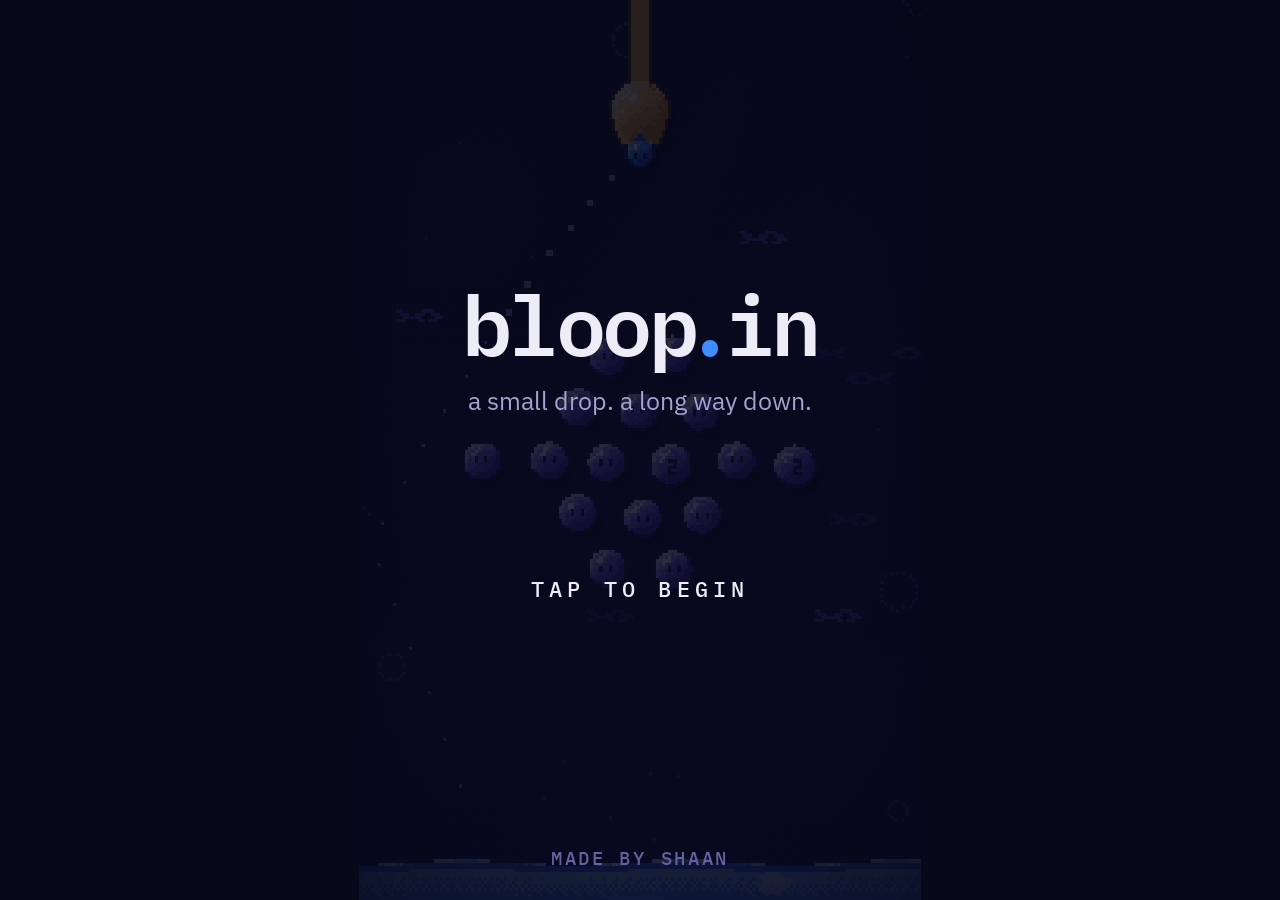
==== commit f114aa15: "Redesign the interface: flat, restrained, one accent colour Replace gradients, glows, glass pills an" ====
--- a/index.html
+++ b/index.html
@@ -10,7 +10,7 @@
 <title>bloop.in</title>
 <link rel="icon" href="data:image/svg+xml,<svg xmlns='http://www.w3.org/2000/svg' viewBox='0 0 16 16'><circle cx='8' cy='8' r='7' fill='%233f8cff'/><circle cx='5.5' cy='5.5' r='2' fill='%23b8e6ff'/></svg>">
 <link rel="preconnect" href="https://fonts.googleapis.com">
-<link href="https://fonts.googleapis.com/css2?family=Fredoka:wght@400;500;600;700&display=swap" rel="stylesheet">
+<link href="https://fonts.googleapis.com/css2?family=IBM+Plex+Mono:wght@400;500;600&family=IBM+Plex+Sans:wght@400;500;600&display=swap" rel="stylesheet">
 <link rel="stylesheet" href="css/style.css">
 </head>
 <body>
@@ -44,7 +44,7 @@
 
   <!-- menu: notes, the deep, settings -->
   <div id="menu">
-    <div class="mh"><span class="logo sm" id="logoSm"></span><button id="menuX" class="pill" aria-label="close">×</button></div>
+    <div class="mh"><span class="logo sm" id="logoSm"></span><button id="menuX" aria-label="close">×</button></div>
     <div class="tabs"><button data-tab="Notes">notes</button><button data-tab="Deep">the deep</button><button data-tab="Set">settings</button><i id="tabInk"></i></div>
     <div class="pane" id="tabNotes"></div>
     <div class="pane" id="tabDeep"></div>
@@ -57,7 +57,7 @@
       <p class="hintp">your dive saves itself on this device. a save code lets you carry it to another one.</p>
       <textarea id="saveBox" rows="2" placeholder="paste a save code here" spellcheck="false"></textarea>
       <div class="btns"><button id="expBtn" class="btn">copy my save</button><button id="impBtn" class="btn">load this code</button></div>
-      <div class="btns"><button id="introBtn" class="btn ghost">watch the intro</button><button id="wipeBtn" class="btn ghost danger">erase everything</button></div>
+      <div class="btns"><button id="introBtn" class="btn ghost">replay intro</button><button id="wipeBtn" class="btn ghost danger">erase all</button></div>
       <div id="credits">
         <span class="logo sm" id="logoCr"></span>
         <p>made by <b>SHAAN</b> with <button id="heart" aria-label="love">♥</button></p>
@@ -67,7 +67,7 @@
   </div>
 
   <!-- a note from a bottle -->
-  <div id="note"><div class="paper"><small id="noteN"></small><p id="noteT"></p><i class="sig">n</i><button id="noteOk" class="btn">keep it</button></div></div>
+  <div id="note"><div class="paper"><small id="noteN"></small><p id="noteT"></p><i class="sig">n</i><button id="noteOk" class="btn">keep</button></div></div>
 
   <!-- intro captions -->
   <div id="story"><p id="cap"></p><button id="skip" class="pill">skip</button></div>
@@ -78,7 +78,7 @@
     <p class="sub">a small drop. a long way down.</p>
     <p class="where" id="where"></p>
     <button id="diveBtn">tap to dive</button>
-    <p class="who">made with ♥ by shaan</p>
+    <p class="who">made by shaan</p>
   </div>
 </div></div>
 <pre id="botlog"></pre>
--- a/css/style.css
+++ b/css/style.css
@@ -1,224 +1,206 @@
-/* bloop.in — everything is sized in --u, which is one logical game pixel. */
-:root { --u:2px; --bg:#07081a; --panel:#14153d; --line:#2c2a66; --ink:#fbf6e9; --soft:#b9b6e6; --dim:#7d7ab5; --blue:#3f8cff; --sky:#b8e6ff; --navy:#0a1a52;
-        --gold:#ffc944; --violet:#7a66ea; --pink:#ff7190; --spring:cubic-bezier(.2,1.8,.4,1); }
+/* bloop.in
+   One unit (--u) is one logical game pixel; everything is sized in it.
+   The interface is deliberately plain: flat surfaces, hairlines, one accent
+   colour, two typefaces (Plex Mono for numbers and labels, Plex Sans for
+   reading). Colour and motion are saved for the game itself. */
+:root {
+  --u:2px;
+  --bg:#07081a; --s1:#0c0d26; --s2:#121335; --line:#25265a; --line2:#3a3b78;
+  --ink:#eeedf7; --ink2:#a5a3cf; --ink3:#6462a0;
+  --blue:#3f8cff; --sky:#b8e6ff; --gold:#ffc944; --violet:#7a66ea; --pink:#ff7190;
+  --r:calc(var(--u)*3); --hair:calc(var(--u)*.6);
+  --mono:'IBM Plex Mono',ui-monospace,Menlo,Consolas,monospace; --sans:'IBM Plex Sans',system-ui,-apple-system,sans-serif;
+  --out:cubic-bezier(.2,.8,.2,1);
+}
 * { box-sizing:border-box; -webkit-tap-highlight-color:transparent; }
 html, body { height:100%; margin:0; overflow:hidden; overscroll-behavior:none; background:var(--bg); }
-body { color:var(--ink); font:500 calc(var(--u)*8.4)/1.25 'Fredoka',ui-rounded,'SF Pro Rounded',system-ui,sans-serif;
-       user-select:none; -webkit-user-select:none; -webkit-touch-callout:none; touch-action:none; }
-button { font:inherit; color:inherit; border:0; background:none; padding:0; margin:0; cursor:pointer; touch-action:manipulation; transition:transform .25s var(--spring), filter .2s, opacity .2s; }
-button:active { transform:scale(.92); transition-duration:.04s; }
-#app { position:fixed; inset:0; display:flex; align-items:center; justify-content:center; background:radial-gradient(ellipse at 50% 30%, #12133a, #05061200 70%), var(--bg); }
-#stage { position:relative; overflow:hidden; background:#0d0e2b; box-shadow:0 0 calc(var(--u)*40) #0009; }
+body { color:var(--ink); font:400 calc(var(--u)*8)/1.35 var(--sans); user-select:none; -webkit-user-select:none; -webkit-touch-callout:none; touch-action:none; -webkit-font-smoothing:antialiased; }
+button { font:inherit; color:inherit; border:0; background:none; padding:0; margin:0; cursor:pointer; touch-action:manipulation; transition:transform .12s var(--out), opacity .15s, background-color .15s, border-color .15s; }
+button:active { transform:translateY(calc(var(--u)*1)); opacity:.8; }
+p { margin:0; }
+#app { position:fixed; inset:0; display:flex; align-items:center; justify-content:center; }
+#stage { position:relative; overflow:hidden; background:var(--bg); }
 canvas { position:absolute; inset:0; width:100%; height:100%; display:block; image-rendering:crisp-edges; image-rendering:pixelated; }
-#fx { position:absolute; inset:0; pointer-events:none;
-      background:radial-gradient(ellipse at 50% 42%, #0000 52%, #03041299 100%), repeating-linear-gradient(0deg, #0000 0 calc(var(--u)*1), #0000000f calc(var(--u)*1) calc(var(--u)*2)); }
-.ui { position:absolute; pointer-events:none; text-shadow:0 calc(var(--u)*.7) 0 #05061acc; transition:opacity .5s; }
-.pill { background:#0b0c26b8; border:calc(var(--u)*.7) solid #ffffff1c; border-radius:99px; backdrop-filter:blur(4px); -webkit-backdrop-filter:blur(4px); }
-.dot, #goo::before { content:''; display:inline-block; flex:none; width:calc(var(--u)*8); height:calc(var(--u)*8); border-radius:50%; background:var(--blue);
-   box-shadow:inset calc(var(--u)*-1.2) calc(var(--u)*-1.2) 0 #1f47c9, inset calc(var(--u)*1.2) calc(var(--u)*1.2) 0 var(--sky), 0 0 0 var(--u) var(--navy); }
-
-/* ── cinematic mode: title and intro hide the HUD and slide in letterbox bars ── */
+#fx { position:absolute; inset:0; pointer-events:none; background:radial-gradient(ellipse at 50% 42%, #0000 55%, #03041280 100%); }
+.ui { position:absolute; pointer-events:none; text-shadow:0 var(--u) 0 var(--bg); transition:opacity .4s; }
+.dot { display:inline-block; flex:none; width:calc(var(--u)*5); height:calc(var(--u)*5); border-radius:50%; background:var(--blue); }
+/* small tracked capitals, used for every label */
+#depth, #left, #resL, .pane h4, #noteN, .tag, #skip, #title .where, #title .who, #zone small, #combo small, .tabs button, .lv2 u {
+  font:500 calc(var(--u)*6.2)/1.2 var(--mono); letter-spacing:.14em; text-transform:uppercase; }
+
+/* ── cinematic mode: title and intro hide the HUD and bring in letterbox bars ── */
 #stage.cine > .ui { opacity:0 !important; } #stage.cine #shopBtn { display:none; }
-#stage::before, #stage::after { content:''; position:absolute; left:0; right:0; height:0; background:#03040f; z-index:20; pointer-events:none; transition:height .8s cubic-bezier(.3,0,.2,1); }
+#stage::before, #stage::after { content:''; position:absolute; left:0; right:0; height:0; background:#03040f; z-index:20; pointer-events:none; transition:height .7s var(--out); }
 #stage::before { top:0; } #stage::after { bottom:0; }
 #stage.story::before, #stage.story::after { height:8%; }
 
 /* ── HUD ── */
-#hud { left:0; right:0; top:0; padding:calc(env(safe-area-inset-top) + var(--u)*4) calc(var(--u)*5) 0; display:flex; justify-content:space-between; align-items:center; }
-#goo { font-size:calc(var(--u)*13); font-weight:700; display:flex; align-items:center; gap:calc(var(--u)*3); line-height:1; padding:calc(var(--u)*2.5) calc(var(--u)*5) calc(var(--u)*2.5) calc(var(--u)*3.5); font-variant-numeric:tabular-nums; }
-#goo.bump { animation:bump .25s var(--spring); } #goo.bump::before { animation:squish .3s; }
-#right { display:flex; align-items:center; gap:calc(var(--u)*3); }
-#depth { color:var(--sky); font-weight:600; padding:calc(var(--u)*2.5) calc(var(--u)*5); } #depth.flip { animation:flip .6s var(--spring); }
-#menuBtn { pointer-events:auto; width:calc(var(--u)*21); height:calc(var(--u)*21); display:flex; flex-direction:column; align-items:center; justify-content:center; gap:calc(var(--u)*2); }
-#menuBtn i { width:calc(var(--u)*9); height:calc(var(--u)*1.6); border-radius:99px; background:var(--sky); transition:width .25s var(--spring); }
-#menuBtn:active i:nth-child(2) { width:calc(var(--u)*5); }
-#bar { left:calc(var(--u)*6); right:calc(var(--u)*6); top:calc(env(safe-area-inset-top) + var(--u)*28); height:calc(var(--u)*3.2); background:#05061acc; border-radius:99px; overflow:hidden; box-shadow:0 0 0 calc(var(--u)*.7) #ffffff1c; }
-#bar i { display:block; height:100%; width:0; border-radius:99px; background:linear-gradient(90deg,var(--violet),var(--sky)); box-shadow:0 0 calc(var(--u)*4) var(--sky); transition:width .25s; }
-#left { right:calc(var(--u)*7); top:calc(env(safe-area-inset-top) + var(--u)*33.5); font-size:calc(var(--u)*7.4); color:var(--soft); }
-#pips { left:calc(var(--u)*7); right:60%; top:calc(env(safe-area-inset-top) + var(--u)*35); display:flex; flex-wrap:wrap; gap:calc(var(--u)*2.4); }
-#pips .dot { width:calc(var(--u)*6); height:calc(var(--u)*6); transition:transform .25s var(--spring), opacity .2s; animation:pipin .3s var(--spring); }
-#pips .dot.used { opacity:.2; transform:scale(.55); }
-#zone { left:0; right:0; top:19%; text-align:center; font-size:calc(var(--u)*13); font-weight:700; letter-spacing:.05em; color:#fff; opacity:0; line-height:1.1; }
-#zone small { display:block; font-size:calc(var(--u)*7.4); font-weight:600; letter-spacing:.2em; color:var(--sky); text-transform:uppercase; }
-#zone.on { animation:zone 3s ease forwards; }
-#combo { right:calc(var(--u)*7); top:24%; font-size:calc(var(--u)*19); font-weight:700; color:#fff; opacity:0; transition:opacity .4s; text-align:right; line-height:.9; transform-origin:right center; }
-#combo small { display:block; font-size:calc(var(--u)*7.4); color:var(--sky); font-weight:600; }
-#combo.on { opacity:.95; } #combo.bump { animation:bump .18s; }
-#haul { left:0; right:0; bottom:calc(env(safe-area-inset-bottom) + var(--u)*4); text-align:center; font-size:calc(var(--u)*12); font-weight:700; color:#fff; font-variant-numeric:tabular-nums; }
-#hint, #ff { left:0; right:0; text-align:center; opacity:0; transition:opacity .4s; }
-#hint { bottom:18%; font-size:calc(var(--u)*9.5); font-weight:600; color:#fff; } #ff { bottom:13%; font-size:calc(var(--u)*8); color:var(--soft); }
-#hint.on, #ff.on { opacity:1; animation:float 1.6s ease-in-out infinite; }
-#toast { left:0; right:0; top:32%; text-align:center; font-size:calc(var(--u)*20); font-weight:700; letter-spacing:.04em; color:var(--gold); opacity:0; line-height:1; white-space:pre-line; text-shadow:0 calc(var(--u)*1.5) 0 #5a3a0a, 0 0 calc(var(--u)*14) #ffc94488; }
-#toast.on { animation:toast 2.2s cubic-bezier(.2,1.6,.4,1) forwards; }
-.pop { position:absolute; pointer-events:none; font-weight:700; font-size:calc(var(--u)*9.5); color:var(--sky); text-shadow:0 var(--u) 0 #05061a; transform:translate(-50%,-50%); animation:pop .9s cubic-bezier(.2,.9,.3,1) forwards; white-space:nowrap; }
-.pop.gold { color:var(--gold); font-size:calc(var(--u)*11); } .pop.big { color:#fff; font-size:calc(var(--u)*15); }
-#shopBtn { position:absolute; left:0; right:0; margin:auto; width:max-content; bottom:calc(env(safe-area-inset-bottom) + var(--u)*20); opacity:0; pointer-events:none; translate:0 calc(var(--u)*30);
-           transition:translate .35s var(--spring), opacity .3s, transform .25s var(--spring); font-weight:600; color:var(--sky); padding:calc(var(--u)*4) calc(var(--u)*9); min-height:calc(var(--u)*22); }
-#shopBtn.on { translate:0 0; opacity:1; pointer-events:auto; }
-
-/* ── logo ── */
-.logo { display:inline-flex; align-items:flex-end; font-weight:700; font-size:calc(var(--u)*34); line-height:1; color:#fff; pointer-events:auto; }
-.logo.in b { animation:drop .8s var(--spring) both; animation-delay:calc(var(--i)*80ms + .2s); }
-.logo b { display:inline-block; font-weight:700; cursor:pointer; text-shadow:0 .06em 0 var(--navy), 0 0 .5em #3f8cff88; }
-.logo .o { width:.56em; height:.56em; margin:0 .035em .1em; border-radius:50%; background:var(--blue); position:relative;
-           box-shadow:inset -.08em -.08em 0 #1f47c9, inset .07em .07em 0 var(--sky), 0 0 0 .045em var(--navy), 0 0 .6em #3f8cffaa; }
-.logo .o::before, .logo .o::after { content:''; position:absolute; top:36%; width:.07em; height:.15em; background:var(--navy); border-radius:.04em; animation:blink 4.2s infinite; }
-.logo .o::before { left:28%; } .logo .o::after { right:28%; } .logo .o + .o::before, .logo .o + .o::after { animation-delay:.9s; }
-.logo .pt { width:.17em; height:.17em; margin:0 .05em .1em; border-radius:50%; background:var(--gold); box-shadow:0 0 .5em var(--gold), inset -.03em -.03em 0 #d98a1c; }
-.logo b.hop { animation:hop .5s var(--spring); }
-.logo.fall b { animation:fall .7s cubic-bezier(.5,0,.9,.4) both; animation-delay:calc(var(--i)*55ms); }
-.logo.sm { font-size:calc(var(--u)*15); } .logo.sm.in b { animation-delay:calc(var(--i)*40ms); }
+#hud { left:0; right:0; top:0; padding:calc(env(safe-area-inset-top) + var(--u)*6) calc(var(--u)*7) 0; display:flex; justify-content:space-between; align-items:center; }
+#goo { display:flex; align-items:center; gap:calc(var(--u)*3); font:600 calc(var(--u)*12)/1 var(--mono); }
+#goo::before { content:''; width:calc(var(--u)*6); height:calc(var(--u)*6); border-radius:50%; background:var(--blue); }
+#goo.bump::before { animation:tick .25s var(--out); }
+#right { display:flex; align-items:center; gap:calc(var(--u)*5); }
+#depth { color:var(--ink2); } #depth.flip { animation:fadeUp .4s var(--out); }
+#menuBtn { pointer-events:auto; width:calc(var(--u)*18); height:calc(var(--u)*18); margin-right:calc(var(--u)*-4); display:flex; flex-direction:column; align-items:center; justify-content:center; gap:calc(var(--u)*2.2); }
+#menuBtn i { width:calc(var(--u)*9); height:calc(var(--u)*1.2); background:var(--ink); }
+#bar { left:calc(var(--u)*7); right:calc(var(--u)*7); top:calc(env(safe-area-inset-top) + var(--u)*27); height:calc(var(--u)*1.6); background:var(--line); }
+#bar i { display:block; height:100%; width:0; background:var(--ink); transition:width .25s var(--out); }
+#left { right:calc(var(--u)*7); top:calc(env(safe-area-inset-top) + var(--u)*32); color:var(--ink3); }
+#pips { left:calc(var(--u)*7); right:60%; top:calc(env(safe-area-inset-top) + var(--u)*32.4); display:flex; flex-wrap:wrap; gap:calc(var(--u)*2.2); }
+#pips .dot { transition:opacity .2s, transform .2s var(--out); animation:pipin .25s var(--out); }
+#pips .dot.used { background:none; box-shadow:inset 0 0 0 var(--hair) var(--line2); }
+#zone { left:0; right:0; top:19%; text-align:center; opacity:0; font:600 calc(var(--u)*11)/1.3 var(--mono); letter-spacing:.06em; }
+#zone small { display:block; color:var(--ink2); margin-bottom:calc(var(--u)*1.5); }
+#zone.on { animation:hold 2.8s ease forwards; }
+#combo { right:calc(var(--u)*7); top:24%; text-align:right; opacity:0; transition:opacity .3s; font:600 calc(var(--u)*17)/1 var(--mono); transform-origin:right center; }
+#combo small { display:block; color:var(--ink2); margin-top:calc(var(--u)*1.5); }
+#combo.on { opacity:1; } #combo.bump { animation:tick .15s var(--out); }
+#haul { left:0; right:0; bottom:calc(env(safe-area-inset-bottom) + var(--u)*5); text-align:center; font:600 calc(var(--u)*10)/1 var(--mono); }
+#hint, #ff { left:0; right:0; text-align:center; opacity:0; transition:opacity .4s; color:var(--ink2); }
+#hint { bottom:17%; font-size:calc(var(--u)*8.4); color:var(--ink); } #ff { bottom:13%; font-size:calc(var(--u)*7.2); }
+#hint.on, #ff.on { opacity:1; }
+#toast { left:0; right:0; top:33%; text-align:center; opacity:0; white-space:pre-line; font:600 calc(var(--u)*12)/1.5 var(--mono); letter-spacing:.24em; }
+#toast.on { animation:hold 2.2s ease forwards; }
+.pop { position:absolute; pointer-events:none; white-space:nowrap; transform:translate(-50%,-50%); font:600 calc(var(--u)*7.6)/1 var(--mono); color:var(--sky); text-shadow:0 var(--u) 0 var(--bg); animation:pop .8s var(--out) forwards; }
+.pop.gold { color:var(--gold); } .pop.big { color:var(--ink); font-size:calc(var(--u)*11); letter-spacing:.1em; }
+#shopBtn { position:absolute; left:0; right:0; margin:auto; width:max-content; bottom:calc(env(safe-area-inset-bottom) + var(--u)*20); opacity:0; pointer-events:none;
+           font:500 calc(var(--u)*7)/1 var(--mono); letter-spacing:.14em; text-transform:uppercase; color:var(--ink); background:var(--s1); border:var(--hair) solid var(--line2); border-radius:var(--r); padding:calc(var(--u)*6) calc(var(--u)*10); }
+#shopBtn.on { opacity:1; pointer-events:auto; }
+
+/* ── wordmark: the name, with one blue dot ── */
+.logo { display:inline-flex; align-items:baseline; font:600 calc(var(--u)*27)/1 var(--mono); letter-spacing:-.04em; color:var(--ink); pointer-events:auto; cursor:pointer; }
+.logo i { align-self:flex-end; width:.2em; height:.2em; margin:0 .07em .1em; border-radius:50%; background:var(--blue); }
+.logo.hop i { animation:hop .45s var(--out); }
+.logo.fall { transition:opacity .5s .15s; opacity:0; } .logo.fall i { animation:drip .6s cubic-bezier(.5,0,1,.6) forwards; }
+.logo.sm { font-size:calc(var(--u)*13); }
 
 /* ── title ── */
-#title { position:absolute; inset:0; z-index:30; display:flex; flex-direction:column; align-items:center; justify-content:center; text-align:center;
-         background:radial-gradient(ellipse at 50% 38%, #0b0c2655 0, #05061ad9 78%); transition:opacity .7s, visibility .7s; }
+#title { position:absolute; inset:0; z-index:30; display:flex; flex-direction:column; align-items:center; justify-content:center; text-align:center; background:#07081ad9; transition:opacity .6s, visibility .6s; }
 #title.off { opacity:0; visibility:hidden; pointer-events:none; }
-#title p { margin:0; }
-#title .sub { margin-top:calc(var(--u)*5); color:var(--sky); font-size:calc(var(--u)*9); animation:rise .8s 1s both; }
-#title .where { margin-top:calc(var(--u)*3); color:var(--gold); font-size:calc(var(--u)*7.6); font-weight:600; min-height:1.3em; animation:rise .8s 1.2s both; }
-#diveBtn { margin-top:calc(var(--u)*30); font-size:calc(var(--u)*11); font-weight:700; letter-spacing:.08em; color:#06103a; background:linear-gradient(#e6f6ff,#8fd0ff); border-radius:99px;
-           padding:calc(var(--u)*6) calc(var(--u)*16); box-shadow:0 calc(var(--u)*2) 0 var(--blue), 0 0 calc(var(--u)*14) #3f8cff88; animation:rise .8s 1.5s both, breathe 2s 2.4s ease-in-out infinite; }
-#title .who { position:absolute; left:0; right:0; bottom:calc(env(safe-area-inset-bottom) + var(--u)*9); color:var(--dim); font-size:calc(var(--u)*7); animation:rise .8s 1.8s both; }
+#title > * { animation:fadeUp .7s var(--out) both; }
+#title .sub { margin-top:calc(var(--u)*6); color:var(--ink2); animation-delay:.15s; }
+#title .where { margin-top:calc(var(--u)*4); color:var(--gold); min-height:1.2em; animation-delay:.25s; }
+#diveBtn { margin-top:calc(var(--u)*34); padding:calc(var(--u)*6); font:500 calc(var(--u)*7)/1 var(--mono); letter-spacing:.24em; text-transform:uppercase; color:var(--ink); animation:fadeUp .7s .4s var(--out) both, blink 1.6s 1.4s steps(1) infinite; }
+#title .who { position:absolute; left:0; right:0; bottom:calc(env(safe-area-inset-bottom) + var(--u)*10); color:var(--ink3); animation-delay:.5s; }
 
 /* ── intro captions ── */
 #story { position:absolute; inset:0; z-index:25; visibility:hidden; opacity:0; transition:opacity .5s, visibility .5s; }
 #story.on { visibility:visible; opacity:1; }
-#cap { position:absolute; left:7%; right:7%; top:67%; margin:0; text-align:center; font-size:calc(var(--u)*10.5); font-weight:600; line-height:1.35; color:#fff; text-shadow:0 var(--u) 0 #05061a, 0 0 calc(var(--u)*10) #05061a; }
-#cap span { display:inline-block; opacity:0; animation:word .5s var(--spring) forwards; animation-delay:calc(var(--i)*95ms); }
-#cap.big { font-size:calc(var(--u)*19); font-weight:700; color:var(--sky); text-shadow:0 calc(var(--u)*1.5) 0 var(--navy), 0 0 calc(var(--u)*14) #3f8cff; }
-#skip { position:absolute; right:calc(var(--u)*6); bottom:calc(8% + var(--u)*5); padding:calc(var(--u)*3.5) calc(var(--u)*8); color:var(--soft); font-size:calc(var(--u)*7.6); }
+#cap { position:absolute; left:9%; right:9%; top:67%; text-align:center; font-size:calc(var(--u)*9.4); line-height:1.5; text-shadow:0 var(--u) 0 var(--bg); }
+#cap span { display:inline-block; opacity:0; animation:fadeUp .5s var(--out) forwards; animation-delay:calc(var(--i)*90ms); }
+#cap.big { font:600 calc(var(--u)*17)/1.2 var(--mono); letter-spacing:-.02em; }
+#skip { position:absolute; right:calc(var(--u)*3); bottom:calc(8% + var(--u)*3); padding:calc(var(--u)*6); color:var(--ink3); }
 
 /* ── upgrade sheet ── */
-#sheet { position:absolute; left:0; right:0; bottom:0; height:66%; z-index:10; display:flex; flex-direction:column; background:linear-gradient(#12133cf7,#080920fc);
-         border-top:calc(var(--u)*.8) solid #ffffff2b; border-radius:calc(var(--u)*11) calc(var(--u)*11) 0 0; box-shadow:0 calc(var(--u)*-8) calc(var(--u)*26) #000a, inset 0 calc(var(--u)*1) 0 #ffffff14;
-         transform:translateY(104%); transition:transform .38s cubic-bezier(.2,1.2,.3,1); touch-action:pan-y; }
+#sheet { position:absolute; left:0; right:0; bottom:0; height:66%; z-index:10; display:flex; flex-direction:column; background:var(--s1); border-top:var(--hair) solid var(--line2);
+         border-radius:calc(var(--u)*5) calc(var(--u)*5) 0 0; transform:translateY(102%); transition:transform .32s var(--out); touch-action:pan-y; }
 #sheet.open { transform:none; }
-#grab { flex:none; width:calc(var(--u)*22); height:calc(var(--u)*2); border-radius:99px; background:#ffffff33; margin:calc(var(--u)*3.5) auto 0; }
-#res { flex:none; padding:calc(var(--u)*3) calc(var(--u)*9) calc(var(--u)*4.5); display:flex; justify-content:space-between; align-items:flex-end; gap:calc(var(--u)*5); }
-#res small { display:block; font-size:calc(var(--u)*6.6); font-weight:600; letter-spacing:.16em; text-transform:uppercase; color:var(--dim); }
-#res b { display:block; font-size:calc(var(--u)*19); font-weight:700; color:#fff; line-height:1; font-variant-numeric:tabular-nums; text-shadow:0 0 calc(var(--u)*10) #3f8cff88; }
-#resS { color:var(--soft); text-align:right; font-size:calc(var(--u)*7.4); line-height:1.25; } #resS em { font-style:normal; font-weight:700; color:var(--gold); font-size:calc(var(--u)*8.6); }
+#grab { flex:none; width:calc(var(--u)*16); height:calc(var(--u)*1.2); background:var(--line2); margin:calc(var(--u)*4) auto 0; }
+#res { flex:none; padding:calc(var(--u)*5) calc(var(--u)*8) calc(var(--u)*6); display:flex; justify-content:space-between; align-items:flex-end; gap:calc(var(--u)*6); }
+#resL { display:block; color:var(--ink3); margin-bottom:calc(var(--u)*2); }
+#resN { display:block; font:600 calc(var(--u)*17)/1 var(--mono); letter-spacing:-.02em; }
+#resS { color:var(--ink2); text-align:right; font-size:calc(var(--u)*7); line-height:1.4; } #resS em { font-style:normal; font-weight:600; color:var(--ink); }
 #cards { flex:1; min-height:0; overflow-y:auto; -webkit-overflow-scrolling:touch; overscroll-behavior:contain; touch-action:pan-y; position:relative;
-         padding:calc(var(--u)*2) calc(var(--u)*6) calc(var(--u)*5); display:grid; grid-template-columns:1fr 1fr; grid-auto-rows:max-content; gap:calc(var(--u)*3.6); align-content:start; }
-#cards.enter > * { animation:tin .5s var(--spring) both; animation-delay:calc(var(--i)*40ms); }
-.tile { --c:var(--blue); --p:0%; position:relative; overflow:hidden; display:flex; flex-direction:column; align-items:flex-start; text-align:left; padding:calc(var(--u)*4.2); border-radius:calc(var(--u)*8); color:var(--ink);
-        background:linear-gradient(165deg, color-mix(in srgb, var(--c) 26%, #14153d), #0d0e2e 72%); border:calc(var(--u)*.8) solid color-mix(in srgb, var(--c) 34%, #2c2a66);
-        box-shadow:inset 0 calc(var(--u)*.9) 0 #ffffff17, 0 calc(var(--u)*2) 0 #04051a; }
+         padding:0 calc(var(--u)*7) calc(var(--u)*5); display:grid; grid-template-columns:1fr 1fr; grid-auto-rows:max-content; gap:calc(var(--u)*3); align-content:start; }
+#cards.enter > * { animation:fadeUp .35s var(--out) both; animation-delay:calc(var(--i)*25ms); }
+.tile, .wide { background:var(--s2); border:var(--hair) solid var(--line); border-radius:var(--r); color:var(--ink); text-align:left; }
+.tile { --c:var(--blue); --p:0%; display:flex; flex-direction:column; align-items:flex-start; padding:calc(var(--u)*4.5); }
 .tile.pod { --c:var(--violet); } .tile.goo { --c:var(--gold); }
 .tile .top { display:flex; width:100%; justify-content:space-between; align-items:flex-start; }
-.ico { flex:none; width:calc(var(--u)*18); height:calc(var(--u)*18); padding:calc(var(--u)*2.5); image-rendering:pixelated; border-radius:calc(var(--u)*7);
-       background:radial-gradient(circle at 35% 28%, #ffffff26, #05061a99); box-shadow:inset 0 0 0 calc(var(--u)*.7) #ffffff22, 0 calc(var(--u)*1) 0 #04051a; }
-.tile .lv { display:flex; flex-wrap:wrap; justify-content:flex-end; gap:calc(var(--u)*1.2); max-width:50%; font-size:calc(var(--u)*6.8); font-weight:700; color:var(--c); padding-top:calc(var(--u)*1); }
-.tile .lv i { width:calc(var(--u)*3.2); height:calc(var(--u)*3.2); border-radius:50%; background:#ffffff1c; } .tile .lv i.f { background:var(--c); box-shadow:0 0 calc(var(--u)*2.5) var(--c); }
-.tile .nm { margin-top:calc(var(--u)*2.2); font-weight:700; font-size:calc(var(--u)*9.2); line-height:1.1; display:flex; align-items:center; gap:calc(var(--u)*2.5); }
-.tile .ds { margin-top:calc(var(--u)*1); font-size:calc(var(--u)*6.9); line-height:1.2; color:var(--soft); font-weight:400; min-height:2.4em; }
-.tile .fx { margin-top:calc(var(--u)*2); font-size:calc(var(--u)*7.2); color:var(--dim); font-weight:600; font-variant-numeric:tabular-nums; white-space:nowrap; }
-.tile .fx b { color:#fff; font-weight:700; } .tile .fx i { font-style:normal; margin:0 calc(var(--u)*1.6); color:var(--c); }
-.tile .price { margin-top:calc(var(--u)*2.5); width:100%; height:calc(var(--u)*15.5); border-radius:calc(var(--u)*6); display:flex; align-items:center; justify-content:center; gap:calc(var(--u)*2.5);
-               font-weight:700; font-size:calc(var(--u)*9.4); font-variant-numeric:tabular-nums; }
-.tile .price .dot { width:calc(var(--u)*6); height:calc(var(--u)*6); }
-.tile.can { border-color:color-mix(in srgb, var(--c) 75%, #14153d); box-shadow:inset 0 calc(var(--u)*.9) 0 #ffffff22, 0 calc(var(--u)*2) 0 #04051a, 0 0 calc(var(--u)*8) color-mix(in srgb, var(--c) 35%, #0000); }
-.tile.can .price { color:#06103a; background:linear-gradient(#cdeaff, var(--blue)); box-shadow:0 calc(var(--u)*1.5) 0 #1f47c9; }
-.tile.can::after { content:''; position:absolute; inset:0; pointer-events:none; background:linear-gradient(112deg, #0000 42%, #ffffff26 50%, #0000 58%); translate:-100% 0; animation:shine 3.4s infinite; animation-delay:calc(var(--i)*.3s + 1s); }
-.tile.poor { filter:saturate(.75) brightness(.92); }
-.tile.poor .price { color:var(--soft); background:linear-gradient(90deg, #2d3f9a var(--p), #17184a var(--p)); }
-.tile.maxed { border-color:#ffc94466; } .tile.maxed .price { color:var(--gold); background:#ffc94414; letter-spacing:.1em; } .tile.maxed .price .dot { display:none; }
-.tile.fresh { border-color:var(--gold); }
-.tile.pop { animation:tpop .5s var(--spring); } .tile.pop .ico { animation:hop .5s var(--spring); } .tile.no { animation:nope .3s; }
-.tag { font-style:normal; font-size:calc(var(--u)*6); font-weight:700; color:#4f2f0c; background:var(--gold); border-radius:99px; padding:calc(var(--u)*.3) calc(var(--u)*2.6); animation:breathe 1.4s ease-in-out infinite; }
-.wide { grid-column:1 / -1; display:flex; align-items:center; gap:calc(var(--u)*5); text-align:left; padding:calc(var(--u)*4.5) calc(var(--u)*5); border-radius:calc(var(--u)*8); background:var(--panel); border:calc(var(--u)*.8) solid var(--line); color:var(--ink); }
-.wide b { display:block; font-weight:700; font-size:calc(var(--u)*9); } .wide small { display:block; font-size:calc(var(--u)*7); color:var(--soft); line-height:1.2; font-weight:400; }
-.wide.locked { opacity:.6; border-style:dashed; } .wide.locked b { color:var(--dim); letter-spacing:.3em; }
-.wide.bottle { background:linear-gradient(120deg, #24306e, #14153d); border-color:var(--sky); box-shadow:0 0 calc(var(--u)*8) #b8e6ff44; } .wide.bottle .ico { animation:bob 1.8s ease-in-out infinite; }
-.wide.pearl { background:linear-gradient(120deg, #4a3a14, #14153d); border-color:#ffc94488; } .wide.pearl em { font-style:normal; flex:none; font-weight:700; color:#4f2f0c; background:linear-gradient(#fff3bf,var(--gold)); border-radius:99px; padding:calc(var(--u)*3) calc(var(--u)*6); }
-.spark { position:absolute; z-index:40; pointer-events:none; width:calc(var(--u)*4); height:calc(var(--u)*4); margin:calc(var(--u)*-2); border-radius:50%; background:var(--sky); box-shadow:0 0 calc(var(--u)*3) var(--blue); animation:spark .6s cubic-bezier(.1,.7,.3,1) forwards; }
-.spark.h { width:auto; height:auto; background:none; box-shadow:none; color:var(--pink); font-size:calc(var(--u)*9); line-height:1; animation-duration:.9s; }
-#foot { flex:none; padding:calc(var(--u)*4) calc(var(--u)*6) calc(env(safe-area-inset-bottom) + var(--u)*5); }
-#go { position:relative; overflow:hidden; width:100%; font-size:calc(var(--u)*13); font-weight:700; letter-spacing:.08em; color:#06103a; background:linear-gradient(#e6f6ff,#8fd0ff); border-radius:calc(var(--u)*9); height:calc(var(--u)*30);
-      box-shadow:0 calc(var(--u)*2) 0 var(--blue), 0 0 calc(var(--u)*12) #3f8cff66; }
-#go::after { content:''; position:absolute; inset:0; background:linear-gradient(112deg, #0000 40%, #fff9 50%, #0000 60%); translate:-100% 0; animation:shine 2.6s infinite; }
+.ico { flex:none; width:calc(var(--u)*14); height:calc(var(--u)*14); image-rendering:pixelated; }
+.tile .lv { display:flex; flex-wrap:wrap; justify-content:flex-end; gap:calc(var(--u)*1.2); max-width:55%; padding-top:calc(var(--u)*1); font:500 calc(var(--u)*6.2)/1 var(--mono); letter-spacing:.1em; text-transform:uppercase; color:var(--ink3); }
+.tile .lv i { width:calc(var(--u)*2.6); height:calc(var(--u)*2.6); background:var(--line2); } .tile .lv i.f { background:var(--c); }
+.tile .nm { margin-top:calc(var(--u)*3.5); font-weight:600; font-size:calc(var(--u)*8.4); line-height:1.2; display:flex; align-items:center; gap:calc(var(--u)*3); }
+.tile .ds { margin-top:calc(var(--u)*1); font-size:calc(var(--u)*6.8); line-height:1.3; color:var(--ink2); min-height:2.6em; }
+.tile .fx { margin-top:calc(var(--u)*3); font:400 calc(var(--u)*6.4)/1 var(--mono); color:var(--ink3); white-space:nowrap; }
+.tile .fx b { color:var(--ink); font-weight:500; } .tile .fx i { font-style:normal; margin:0 calc(var(--u)*2); }
+.tile .price { margin-top:calc(var(--u)*4); width:100%; height:calc(var(--u)*14); border-radius:calc(var(--u)*2); display:flex; align-items:center; justify-content:center; gap:calc(var(--u)*2.5); font:600 calc(var(--u)*7.8)/1 var(--mono); }
+.tile .price .dot { width:calc(var(--u)*4.4); height:calc(var(--u)*4.4); }
+.tile.can { border-color:var(--line2); }
+.tile.can .price { background:var(--blue); color:#04102e; } .tile.can .price .dot { background:#04102e; }
+.tile.poor .nm, .tile.poor .ico { opacity:.6; }
+.tile.poor .price { color:var(--ink3); background:linear-gradient(90deg, var(--line2) var(--p), var(--line) var(--p)) bottom / 100% calc(var(--u)*1.2) no-repeat; } .tile.poor .price .dot { background:var(--ink3); }
+.tile.maxed .price { color:var(--gold); letter-spacing:.2em; text-transform:uppercase; font-weight:500; } .tile.maxed .price .dot { display:none; }
+.tile.hit { animation:press .3s var(--out); } .tile.no { animation:shake .25s; }
+.tag { font-style:normal; color:var(--gold); }
+.wide { grid-column:1 / -1; display:flex; align-items:center; gap:calc(var(--u)*5); padding:calc(var(--u)*5); }
+.wide b { display:block; font-weight:600; font-size:calc(var(--u)*8.4); } .wide small { display:block; font-size:calc(var(--u)*6.8); line-height:1.3; color:var(--ink2); }
+.wide.locked { background:none; border-style:dashed; } .wide.locked b { font:500 calc(var(--u)*7)/1.6 var(--mono); letter-spacing:.3em; color:var(--ink3); } .wide.locked small { color:var(--ink3); }
+.wide.bottle { border-color:var(--sky); }
+.wide.pearl { border-color:#ffc94466; } .wide.pearl em { flex:none; font:500 calc(var(--u)*6.2)/1 var(--mono); letter-spacing:.14em; text-transform:uppercase; color:var(--gold); border:var(--hair) solid var(--gold); border-radius:calc(var(--u)*2); padding:calc(var(--u)*4) calc(var(--u)*5); }
+.spark { position:absolute; z-index:40; pointer-events:none; width:calc(var(--u)*2); height:calc(var(--u)*2); margin:calc(var(--u)*-1); background:var(--sky); animation:spark .5s var(--out) forwards; }
+.spark.h { width:auto; height:auto; background:none; color:var(--pink); font-size:calc(var(--u)*7); line-height:1; animation-duration:.8s; }
+#foot { flex:none; padding:calc(var(--u)*5) calc(var(--u)*7) calc(env(safe-area-inset-bottom) + var(--u)*6); border-top:var(--hair) solid var(--line); }
+#go { width:100%; height:calc(var(--u)*26); border-radius:var(--r); background:var(--ink); color:var(--bg); font:600 calc(var(--u)*9)/1 var(--mono); letter-spacing:.3em; text-indent:.3em; }
 
 /* ── menu ── */
-#menu { position:absolute; inset:0; z-index:15; display:flex; flex-direction:column; background:linear-gradient(#0f1036f7,#06071cfc); transform:translateY(102%); transition:transform .4s cubic-bezier(.2,1.1,.3,1);
-        padding-top:env(safe-area-inset-top); touch-action:pan-y; }
+#menu { position:absolute; inset:0; z-index:15; display:flex; flex-direction:column; background:var(--bg); transform:translateY(101%); transition:transform .35s var(--out); padding-top:env(safe-area-inset-top); touch-action:pan-y; }
 #menu.open { transform:none; }
-.mh { flex:none; display:flex; justify-content:space-between; align-items:center; padding:calc(var(--u)*6) calc(var(--u)*7) calc(var(--u)*2); }
-#menuX { width:calc(var(--u)*21); height:calc(var(--u)*21); font-size:calc(var(--u)*13); color:var(--sky); line-height:1; }
-.tabs { flex:none; position:relative; display:flex; margin:calc(var(--u)*4) calc(var(--u)*7) calc(var(--u)*3); padding:calc(var(--u)*1.5); border-radius:99px; background:#05061a99; box-shadow:inset 0 0 0 calc(var(--u)*.7) #ffffff14; }
-.tabs button { flex:1; position:relative; z-index:1; height:calc(var(--u)*17); font-weight:600; color:var(--soft); } .tabs button.on { color:#06103a; }
-#tabInk { position:absolute; top:calc(var(--u)*1.5); bottom:calc(var(--u)*1.5); left:calc(var(--u)*1.5); width:calc((100% - var(--u)*3) / 3); border-radius:99px; background:linear-gradient(#e6f6ff,#8fd0ff); transition:translate .4s var(--spring); }
-.pane { display:none; flex:1; min-height:0; overflow-y:auto; -webkit-overflow-scrolling:touch; overscroll-behavior:contain; touch-action:pan-y; position:relative; padding:calc(var(--u)*3) calc(var(--u)*8) calc(env(safe-area-inset-bottom) + var(--u)*14); }
-.pane.on { display:block; animation:rise .35s both; }
-.pane h4 { margin:calc(var(--u)*9) 0 calc(var(--u)*2); font-size:calc(var(--u)*6.8); letter-spacing:.18em; text-transform:uppercase; color:var(--dim); font-weight:600; }
-.msg { text-align:center; padding:calc(var(--u)*30) calc(var(--u)*8); color:var(--soft); } .msg b { display:block; color:#fff; font-size:calc(var(--u)*11); margin-bottom:calc(var(--u)*2); }
+.mh { flex:none; display:flex; justify-content:space-between; align-items:center; padding:calc(var(--u)*8) calc(var(--u)*9) calc(var(--u)*4); }
+#menuX { width:calc(var(--u)*18); height:calc(var(--u)*18); margin-right:calc(var(--u)*-5); font:400 calc(var(--u)*14)/1 var(--mono); color:var(--ink2); }
+.tabs { flex:none; position:relative; display:flex; margin:calc(var(--u)*4) calc(var(--u)*9) 0; border-bottom:var(--hair) solid var(--line); }
+.tabs button { flex:1; height:calc(var(--u)*17); color:var(--ink3); } .tabs button.on { color:var(--ink); }
+#tabInk { position:absolute; left:0; bottom:calc(var(--hair)*-1); width:calc(100% / 3); height:calc(var(--u)*1.2); background:var(--ink); transition:translate .3s var(--out); }
+.pane { display:none; flex:1; min-height:0; overflow-y:auto; -webkit-overflow-scrolling:touch; overscroll-behavior:contain; touch-action:pan-y; position:relative; padding:calc(var(--u)*8) calc(var(--u)*9) calc(env(safe-area-inset-bottom) + var(--u)*16); }
+.pane.on { display:block; animation:fadeUp .3s var(--out) both; }
+.pane h4 { margin:calc(var(--u)*12) 0 calc(var(--u)*3); color:var(--ink3); font-weight:500; }
+.msg { text-align:center; padding:calc(var(--u)*34) calc(var(--u)*6); color:var(--ink2); font-size:calc(var(--u)*7.4); } .msg b { display:block; color:var(--ink); font-weight:600; font-size:calc(var(--u)*9); margin-bottom:calc(var(--u)*2); }
+.sum { margin-bottom:calc(var(--u)*7); color:var(--ink2); font-size:calc(var(--u)*7.4); line-height:1.6; } .sum b { color:var(--ink); font:500 1em var(--mono); }
 /* notes */
-.nt { display:flex; gap:calc(var(--u)*5); align-items:flex-start; width:100%; text-align:left; padding:calc(var(--u)*4.5) 0; border-bottom:calc(var(--u)*.6) solid #ffffff12; }
-.nt > b { flex:none; width:calc(var(--u)*12); font-size:calc(var(--u)*7); color:var(--dim); font-weight:700; padding-top:calc(var(--u)*.6); font-variant-numeric:tabular-nums; }
-.nt span { font-size:calc(var(--u)*8); line-height:1.3; color:var(--ink); font-weight:400; }
-.nt.new span { color:var(--gold); font-weight:600; } .nt.lock span { color:var(--dim); letter-spacing:.2em; }
+.nt { display:flex; gap:calc(var(--u)*6); align-items:baseline; width:100%; text-align:left; padding:calc(var(--u)*5) 0; border-top:var(--hair) solid var(--line); }
+.nt > b { flex:none; width:calc(var(--u)*9); font:400 calc(var(--u)*6.2)/1 var(--mono); color:var(--ink3); }
+.nt span { font-size:calc(var(--u)*7.6); line-height:1.45; color:var(--ink2); }
+.nt.new span { color:var(--ink); font-weight:500; } .nt.new > b { color:var(--blue); } .nt.lock span { color:var(--ink3); }
 /* the deep */
-.sum { margin:0 0 calc(var(--u)*5); text-align:center; color:var(--soft); line-height:1.5; } .sum b { color:#fff; font-weight:700; }
-.lv2 { --z:var(--blue); display:flex; align-items:center; gap:calc(var(--u)*4); min-height:calc(var(--u)*13); padding:calc(var(--u)*1.5) calc(var(--u)*4); margin-bottom:calc(var(--u)*1.2); border-radius:calc(var(--u)*4); background:linear-gradient(90deg, color-mix(in srgb, var(--z) 22%, #0000), #0000 70%); border-left:calc(var(--u)*1.6) solid var(--z); }
-.lv2 > b { flex:none; width:calc(var(--u)*11); font-size:calc(var(--u)*7.6); font-weight:700; color:#fff; font-variant-numeric:tabular-nums; }
-.lv2 span { flex:1; display:flex; flex-wrap:wrap; gap:calc(var(--u)*1.4); align-items:center; }
-.lv2 span i { width:calc(var(--u)*4.2); height:calc(var(--u)*4.2); border-radius:50%; background:var(--blue); box-shadow:inset calc(var(--u)*.7) calc(var(--u)*.7) 0 var(--sky); animation:tin .4s var(--spring) both; animation-delay:calc(var(--i)*18ms); }
-.lv2 span em { font-style:normal; font-size:calc(var(--u)*6.6); color:var(--soft); margin-left:calc(var(--u)*1); }
-.lv2.me { background:linear-gradient(90deg, #ffc94433, #0000 80%); border-left-color:var(--gold); } .lv2.me span i:first-child { background:var(--gold); box-shadow:0 0 calc(var(--u)*3) var(--gold); animation:breathe 1.4s ease-in-out infinite; }
-.lv2 u { flex:none; text-decoration:none; font-size:calc(var(--u)*6.6); font-weight:700; color:var(--gold); }
-.gap { text-align:center; color:var(--dim); letter-spacing:.4em; line-height:1; padding:calc(var(--u)*1) 0 calc(var(--u)*2.5); }
-.tp { display:flex; gap:calc(var(--u)*4); align-items:baseline; padding:calc(var(--u)*3) 0; border-bottom:calc(var(--u)*.6) solid #ffffff12; }
-.tp b { flex:none; width:calc(var(--u)*10); color:var(--dim); font-weight:700; } .tp:nth-of-type(-n+3) b { color:var(--gold); } .tp span { flex:1; font-weight:600; } .tp em { font-style:normal; color:var(--sky); font-weight:600; font-variant-numeric:tabular-nums; }
+.lv2 { --z:var(--blue); display:flex; align-items:center; gap:calc(var(--u)*5); min-height:calc(var(--u)*11); border-left:calc(var(--u)*1.2) solid var(--z); padding-left:calc(var(--u)*4); margin-bottom:calc(var(--u)*1.4); }
+.lv2 > b { flex:none; width:calc(var(--u)*9); font:400 calc(var(--u)*6.6)/1 var(--mono); color:var(--ink2); }
+.lv2 span { flex:1; display:flex; flex-wrap:wrap; gap:calc(var(--u)*1.3); align-items:center; }
+.lv2 span i { width:calc(var(--u)*3); height:calc(var(--u)*3); background:var(--ink3); }
+.lv2 span em { font:400 calc(var(--u)*6)/1 var(--mono); font-style:normal; color:var(--ink3); margin-left:calc(var(--u)*1.5); }
+.lv2.me > b { color:var(--ink); } .lv2.me span i:first-child { background:var(--gold); } .lv2 u { flex:none; text-decoration:none; color:var(--gold); }
+.gap { color:var(--ink3); font:400 calc(var(--u)*6)/1 var(--mono); padding:calc(var(--u)*1) 0 calc(var(--u)*2.4) calc(var(--u)*5); }
+.tp { display:flex; gap:calc(var(--u)*5); align-items:baseline; padding:calc(var(--u)*4) 0; border-top:var(--hair) solid var(--line); font-size:calc(var(--u)*7.6); }
+.tp b { flex:none; width:calc(var(--u)*9); font:400 calc(var(--u)*6.2)/1 var(--mono); color:var(--ink3); } .tp span { flex:1; } .tp em { font:400 calc(var(--u)*6.6)/1 var(--mono); font-style:normal; color:var(--ink2); }
 /* settings */
-.row { display:flex; justify-content:space-between; align-items:center; gap:calc(var(--u)*6); min-height:calc(var(--u)*24); border-bottom:calc(var(--u)*.6) solid #ffffff12; }
-.row span { font-weight:600; } .row small { display:block; font-size:calc(var(--u)*6.6); color:var(--dim); font-weight:400; }
-.sw { flex:none; position:relative; width:calc(var(--u)*26); height:calc(var(--u)*15); border-radius:99px; background:#23245a; box-shadow:inset 0 0 0 calc(var(--u)*.7) #ffffff1c; transition:background .25s; }
-.sw::after { content:''; position:absolute; top:calc(var(--u)*2); left:calc(var(--u)*2); width:calc(var(--u)*11); height:calc(var(--u)*11); border-radius:50%; background:#8d8ac4; transition:translate .35s var(--spring), background .25s; }
-.sw.on { background:#2b5fd0; } .sw.on::after { translate:calc(var(--u)*11) 0; background:var(--sky); box-shadow:inset calc(var(--u)*-1) calc(var(--u)*-1) 0 #74bcff, 0 0 calc(var(--u)*4) var(--sky); }
-input, textarea { font:inherit; color:var(--ink); background:#05061a99; border:calc(var(--u)*.7) solid #ffffff22; border-radius:calc(var(--u)*5); padding:calc(var(--u)*3) calc(var(--u)*5); outline:none; user-select:text; -webkit-user-select:text; touch-action:auto; }
-input:focus, textarea:focus { border-color:var(--sky); } #nameIn { width:calc(var(--u)*70); text-align:right; }
-#saveBox { width:100%; resize:none; font-size:calc(var(--u)*6.6); line-height:1.3; word-break:break-all; color:var(--soft); }
-.hintp { margin:0 0 calc(var(--u)*3); font-size:calc(var(--u)*7); color:var(--soft); font-weight:400; }
-.btns { display:flex; gap:calc(var(--u)*3.5); margin-top:calc(var(--u)*3.5); }
-.btn { flex:1; min-height:calc(var(--u)*21); padding:0 calc(var(--u)*5); border-radius:calc(var(--u)*6); font-weight:700; font-size:calc(var(--u)*8); color:#06103a; background:linear-gradient(#cdeaff,var(--blue)); box-shadow:0 calc(var(--u)*1.5) 0 #1f47c9; }
-.btn.ghost { color:var(--sky); background:#ffffff0d; box-shadow:inset 0 0 0 calc(var(--u)*.7) #ffffff2b; } .btn.danger { color:var(--pink); }
-#credits { margin-top:calc(var(--u)*16); text-align:center; color:var(--soft); } #credits p { margin:calc(var(--u)*4) 0 calc(var(--u)*1); } #credits p b { color:#fff; letter-spacing:.12em; }
-#heart { color:var(--pink); font-size:calc(var(--u)*13); line-height:1; padding:calc(var(--u)*3); vertical-align:middle; animation:beat 1.3s ease-in-out infinite; } #heart.pop { animation:tpop .4s var(--spring); }
-#hearts { display:block; min-height:1.3em; font-size:calc(var(--u)*7); color:var(--dim); }
+.row { display:flex; justify-content:space-between; align-items:center; gap:calc(var(--u)*6); min-height:calc(var(--u)*24); border-bottom:var(--hair) solid var(--line); }
+.row span { font-weight:500; } .row small { display:block; font-size:calc(var(--u)*6.4); color:var(--ink3); font-weight:400; }
+.sw { flex:none; position:relative; width:calc(var(--u)*22); height:calc(var(--u)*12); border-radius:calc(var(--u)*2); background:var(--s2); box-shadow:inset 0 0 0 var(--hair) var(--line2); }
+.sw::after { content:''; position:absolute; top:calc(var(--u)*2); left:calc(var(--u)*2); width:calc(var(--u)*8); height:calc(var(--u)*8); border-radius:calc(var(--u)*1); background:var(--ink3); transition:translate .2s var(--out), background-color .2s; }
+.sw.on { background:var(--blue); box-shadow:none; } .sw.on::after { translate:calc(var(--u)*10) 0; background:#fff; }
+input, textarea { font:400 calc(var(--u)*7.4)/1.4 var(--mono); color:var(--ink); background:none; border:0; border-radius:0; outline:none; user-select:text; -webkit-user-select:text; touch-action:auto; }
+#nameIn { width:calc(var(--u)*72); text-align:right; padding:calc(var(--u)*3) 0; border-bottom:var(--hair) solid var(--line2); } #nameIn:focus { border-color:var(--ink); }
+#saveBox { width:100%; resize:none; padding:calc(var(--u)*4); font-size:calc(var(--u)*6); word-break:break-all; color:var(--ink2); border:var(--hair) solid var(--line); border-radius:var(--r); } #saveBox:focus { border-color:var(--line2); }
+.hintp { margin-bottom:calc(var(--u)*4); font-size:calc(var(--u)*7); color:var(--ink2); }
+.btns { display:flex; gap:calc(var(--u)*3); margin-top:calc(var(--u)*3); }
+.btn { flex:1; min-height:calc(var(--u)*20); padding:0 calc(var(--u)*4); border-radius:var(--r); border:var(--hair) solid var(--line2); font:500 calc(var(--u)*6.2)/1.2 var(--mono); letter-spacing:.12em; text-transform:uppercase; color:var(--ink); }
+.btn.ghost { border-color:var(--line); color:var(--ink2); } .btn.danger { color:var(--pink); } .btn.no { animation:shake .25s; }
+#credits { margin-top:calc(var(--u)*22); text-align:center; color:var(--ink2); font-size:calc(var(--u)*7.4); } #credits p { margin:calc(var(--u)*5) 0 calc(var(--u)*1); } #credits p b { color:var(--ink); font:500 .9em var(--mono); letter-spacing:.14em; }
+#heart { color:var(--pink); font-size:calc(var(--u)*9); line-height:1; padding:calc(var(--u)*4) calc(var(--u)*2); vertical-align:middle; } #heart.hit { animation:tick .3s var(--out); }
+#hearts { display:block; min-height:1.3em; font:400 calc(var(--u)*6)/1.3 var(--mono); color:var(--ink3); }
 
 /* ── a note from a bottle ── */
-#note { position:absolute; inset:0; z-index:18; display:flex; align-items:center; justify-content:center; background:#03040fcc; visibility:hidden; opacity:0; transition:opacity .3s, visibility .3s; }
+#note { position:absolute; inset:0; z-index:18; display:flex; align-items:center; justify-content:center; background:#07081ae6; visibility:hidden; opacity:0; transition:opacity .3s, visibility .3s; }
 #note.on { visibility:visible; opacity:1; }
-.paper { width:82%; padding:calc(var(--u)*9) calc(var(--u)*9) calc(var(--u)*8); border-radius:calc(var(--u)*5); color:#2b2350; background:linear-gradient(#fff8e3,#f1e3bd); box-shadow:0 calc(var(--u)*3) 0 #b9a676, 0 calc(var(--u)*10) calc(var(--u)*30) #000a;
-         rotate:-1.5deg; scale:.6; transition:scale .45s var(--spring); }
-#note.on .paper { scale:1; }
-.paper small { display:block; font-size:calc(var(--u)*6.6); letter-spacing:.18em; text-transform:uppercase; color:#9a8a5e; font-weight:600; }
-.paper p { margin:calc(var(--u)*4) 0 calc(var(--u)*3); min-height:5.2em; font-size:calc(var(--u)*9.6); line-height:1.35; font-weight:500; }
-.paper .sig { display:block; text-align:right; font-style:normal; font-weight:700; font-size:calc(var(--u)*12); color:var(--blue); margin-bottom:calc(var(--u)*6); } .paper .sig::before { content:'— '; color:#9a8a5e; }
-.paper .btn { width:100%; }
-
-/* ── motion ── */
-@keyframes bump { 0% { transform:scale(1.3); } 100% { transform:scale(1); } }
-@keyframes squish { 40% { transform:scale(1.5,.7); } }
-@keyframes flip { 0% { transform:rotateX(90deg); } }
+.paper { width:78%; translate:0 calc(var(--u)*5); transition:translate .4s var(--out); }
+#note.on .paper { translate:0 0; }
+#noteN { display:block; color:var(--ink3); padding-bottom:calc(var(--u)*5); border-bottom:var(--hair) solid var(--line2); }
+#noteT { margin-top:calc(var(--u)*7); min-height:7.5em; font-size:calc(var(--u)*9.4); line-height:1.6; color:var(--ink); }
+#noteT.typing::after { content:''; display:inline-block; width:.5em; height:1em; margin-left:.15em; vertical-align:-.15em; background:var(--blue); animation:blink .8s steps(1) infinite; }
+.paper .sig { display:block; margin-top:calc(var(--u)*4); font:400 calc(var(--u)*8)/1 var(--mono); font-style:normal; color:var(--ink2); } .paper .sig::before { content:'— '; }
+.paper .btn { width:100%; margin-top:calc(var(--u)*12); }
+
+/* ── motion: short, eased, no bounce ── */
+@keyframes fadeUp { 0% { opacity:0; translate:0 calc(var(--u)*4); } }
+@keyframes tick { 0% { transform:scale(1.18); } }
+@keyframes blink { 50% { opacity:0; } }
 @keyframes pipin { 0% { transform:scale(0); } }
-@keyframes float { 50% { transform:translateY(calc(var(--u)*-3)); } }
-@keyframes breathe { 50% { transform:scale(1.06); } }
-@keyframes beat { 0%,100% { transform:scale(1); } 12% { transform:scale(1.25); } 24% { transform:scale(1); } 36% { transform:scale(1.18); } 48% { transform:scale(1); } }
-@keyframes bob { 50% { transform:translateY(calc(var(--u)*-2)) rotate(8deg); } }
-@keyframes zone { 0% { opacity:0; letter-spacing:.3em; } 18%,70% { opacity:1; letter-spacing:.05em; } 100% { opacity:0; } }
-@keyframes toast { 0% { opacity:0; transform:scale(.3); } 12% { opacity:1; transform:scale(1); } 80% { opacity:1; } 100% { opacity:0; transform:scale(1.1); } }
-@keyframes pop { 0% { opacity:0; margin-top:calc(var(--u)*3); scale:.5; } 15% { opacity:1; scale:1.25; } 30% { scale:1; } 100% { opacity:0; margin-top:calc(var(--u)*-16); } }
-@keyframes drop { 0% { transform:translateY(-260%) scaleY(1.4); opacity:0; } 55% { transform:translateY(10%) scale(1.2,.75); opacity:1; } }
-@keyframes hop { 30% { transform:translateY(-45%) scale(.9,1.15); } 70% { transform:translateY(6%) scale(1.12,.86); } }
-@keyframes fall { 20% { transform:translateY(-12%); } 100% { transform:translateY(900%) rotate(25deg); opacity:0; } }
-@keyframes blink { 0%,93%,100% { transform:scaleY(1); } 96% { transform:scaleY(.1); } }
-@keyframes rise { 0% { opacity:0; translate:0 calc(var(--u)*6); } }
-@keyframes word { 0% { opacity:0; transform:translateY(60%) scale(.8); } 100% { opacity:1; } }
-@keyframes tin { 0% { opacity:0; transform:translateY(30%) scale(.85); } }
-@keyframes tpop { 25% { transform:scale(.9); } 60% { transform:scale(1.07); } }
-@keyframes nope { 25% { transform:translateX(-4%); } 75% { transform:translateX(4%); } }
-@keyframes shine { 0% { translate:-100% 0; } 35%,100% { translate:100% 0; } }
-@keyframes spark { 0% { opacity:1; transform:scale(1.2); } 100% { opacity:0; transform:translate(var(--dx), var(--dy)) scale(.2); } }
+@keyframes hold { 0% { opacity:0; translate:0 calc(var(--u)*3); } 14%,74% { opacity:1; translate:0 0; } 100% { opacity:0; } }
+@keyframes pop { 0% { opacity:0; } 15% { opacity:1; } 100% { opacity:0; margin-top:calc(var(--u)*-12); } }
+@keyframes hop { 35% { transform:translateY(-120%); } 70% { transform:translateY(12%); } }
+@keyframes drip { 25% { transform:translateY(-60%); } 100% { transform:translateY(2400%); } }
+@keyframes press { 30% { transform:scale(.97); } }
+@keyframes shake { 25% { transform:translateX(calc(var(--u)*-2)); } 75% { transform:translateX(calc(var(--u)*2)); } }
+@keyframes spark { 100% { opacity:0; transform:translate(var(--dx), var(--dy)); } }
 
 #botlog { display:none; }
 .still * { transition:none !important; animation-duration:.001s !important; animation-delay:0s !important; }   /* settled layout for screenshots */
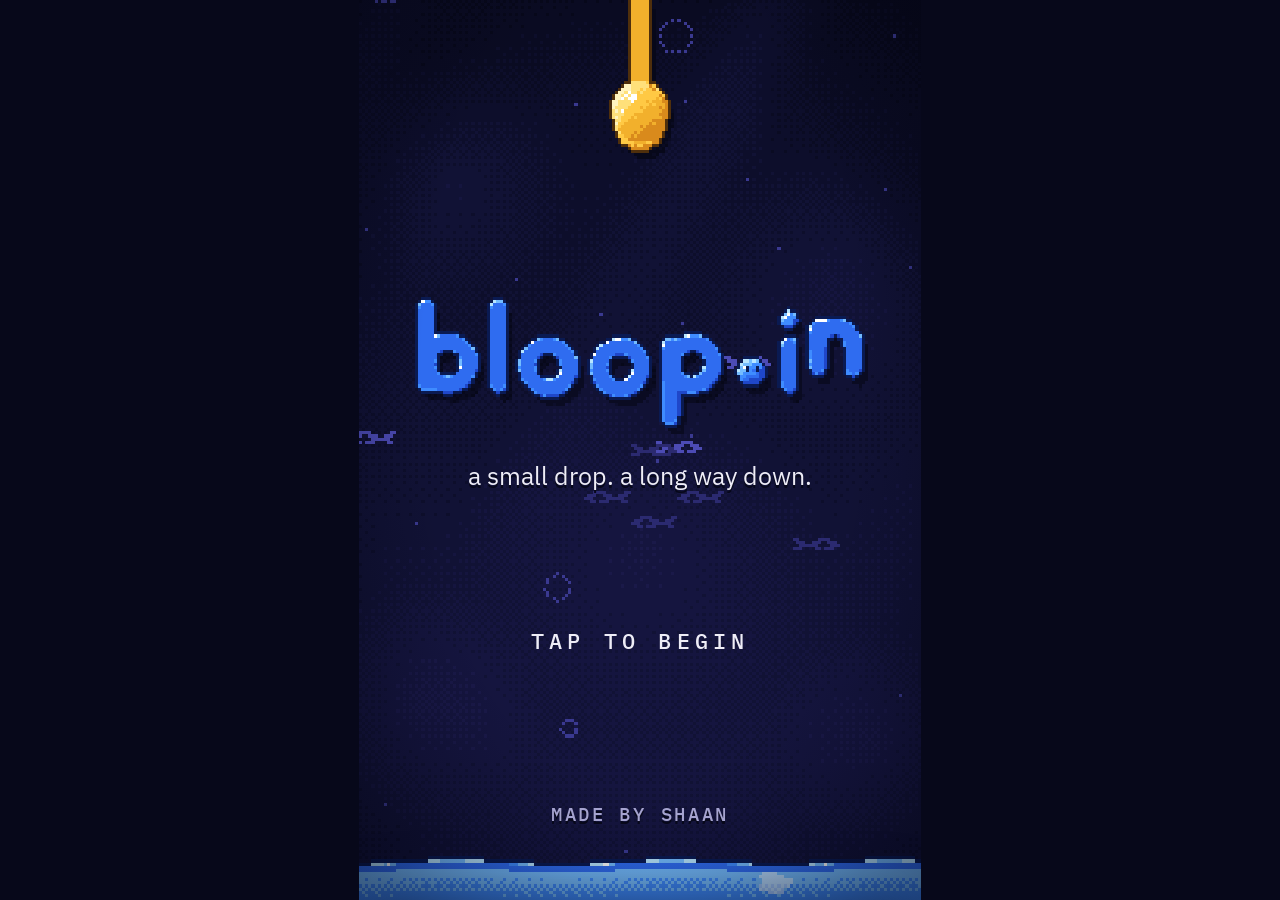
==== commit a3231bc6: "Add goo wordmark, richer upgrade sheet, hold-to-buy and cheat codes Title: the name is drawn in goo " ====
--- a/index.html
+++ b/index.html
@@ -58,6 +58,9 @@
       <textarea id="saveBox" rows="2" placeholder="paste a save code here" spellcheck="false"></textarea>
       <div class="btns"><button id="expBtn" class="btn">copy my save</button><button id="impBtn" class="btn">load this code</button></div>
       <div class="btns"><button id="introBtn" class="btn ghost">replay intro</button><button id="wipeBtn" class="btn ghost danger">erase all</button></div>
+      <h4>cheat codes</h4>
+      <div class="btns"><input id="cheatIn" placeholder="type a code" maxlength="16" autocomplete="off" autocapitalize="off" spellcheck="false"><button id="cheatBtn" class="btn">enter</button></div>
+      <p class="hintp" id="cheatMsg"></p>
       <div id="credits">
         <span class="logo sm" id="logoCr"></span>
         <p>made by <b>SHAAN</b> with <button id="heart" aria-label="love">♥</button></p>
@@ -74,7 +77,6 @@
 
   <!-- title -->
   <div id="title">
-    <span class="logo" id="logoBig"></span>
     <p class="sub">a small drop. a long way down.</p>
     <p class="where" id="where"></p>
     <button id="diveBtn">tap to dive</button>
--- a/css/style.css
+++ b/css/style.css
@@ -10,7 +10,7 @@
   --blue:#3f8cff; --sky:#b8e6ff; --gold:#ffc944; --violet:#7a66ea; --pink:#ff7190;
   --r:calc(var(--u)*3); --hair:calc(var(--u)*.6);
   --mono:'IBM Plex Mono',ui-monospace,Menlo,Consolas,monospace; --sans:'IBM Plex Sans',system-ui,-apple-system,sans-serif;
-  --out:cubic-bezier(.2,.8,.2,1);
+  --out:cubic-bezier(.2,.8,.2,1); --pop:cubic-bezier(.3,1.7,.5,1);
 }
 * { box-sizing:border-box; -webkit-tap-highlight-color:transparent; }
 html, body { height:100%; margin:0; overflow:hidden; overscroll-behavior:none; background:var(--bg); }
@@ -23,7 +23,10 @@
 canvas { position:absolute; inset:0; width:100%; height:100%; display:block; image-rendering:crisp-edges; image-rendering:pixelated; }
 #fx { position:absolute; inset:0; pointer-events:none; background:radial-gradient(ellipse at 50% 42%, #0000 55%, #03041280 100%); }
 .ui { position:absolute; pointer-events:none; text-shadow:0 var(--u) 0 var(--bg); transition:opacity .4s; }
-.dot { display:inline-block; flex:none; width:calc(var(--u)*5); height:calc(var(--u)*5); border-radius:50%; background:var(--blue); }
+/* a bead of goo: lit from the top left, like the drops in the game */
+.dot, #goo::before { display:inline-block; flex:none; width:calc(var(--u)*6); height:calc(var(--u)*6); border-radius:50%; background:var(--blue);
+  box-shadow:inset calc(var(--u)*-1) calc(var(--u)*-1) 0 #1f47c9, inset calc(var(--u)*1) calc(var(--u)*1) 0 var(--sky), 0 0 0 calc(var(--u)*.8) #0a1a52; }
+.fly { position:absolute; z-index:40; pointer-events:none; margin:calc(var(--u)*-3); }
 /* small tracked capitals, used for every label */
 #depth, #left, #resL, .pane h4, #noteN, .tag, #skip, #title .where, #title .who, #zone small, #combo small, .tabs button, .lv2 u {
   font:500 calc(var(--u)*6.2)/1.2 var(--mono); letter-spacing:.14em; text-transform:uppercase; }
@@ -35,16 +38,17 @@
 #stage.story::before, #stage.story::after { height:8%; }
 
 /* ── HUD ── */
-#hud { left:0; right:0; top:0; padding:calc(env(safe-area-inset-top) + var(--u)*6) calc(var(--u)*7) 0; display:flex; justify-content:space-between; align-items:center; }
-#goo { display:flex; align-items:center; gap:calc(var(--u)*3); font:600 calc(var(--u)*12)/1 var(--mono); }
-#goo::before { content:''; width:calc(var(--u)*6); height:calc(var(--u)*6); border-radius:50%; background:var(--blue); }
+#hud { left:0; right:0; top:0; padding:calc(env(safe-area-inset-top) + var(--u)*4) calc(var(--u)*5) 0; display:flex; justify-content:space-between; align-items:center; }
+#goo, #depth { background:#0b0c26cc; border:var(--hair) solid var(--line2); border-radius:99px; }
+#goo { display:flex; align-items:center; gap:calc(var(--u)*3.5); padding:calc(var(--u)*3) calc(var(--u)*5.5) calc(var(--u)*3) calc(var(--u)*4); font:600 calc(var(--u)*12)/1 var(--mono); }
+#goo::before { content:''; width:calc(var(--u)*8); height:calc(var(--u)*8); }
 #goo.bump::before { animation:tick .25s var(--out); }
 #right { display:flex; align-items:center; gap:calc(var(--u)*5); }
-#depth { color:var(--ink2); } #depth.flip { animation:fadeUp .4s var(--out); }
-#menuBtn { pointer-events:auto; width:calc(var(--u)*18); height:calc(var(--u)*18); margin-right:calc(var(--u)*-4); display:flex; flex-direction:column; align-items:center; justify-content:center; gap:calc(var(--u)*2.2); }
+#depth { color:var(--sky); padding:calc(var(--u)*4.4) calc(var(--u)*5); } #depth.flip { animation:fadeUp .4s var(--out); }
+#menuBtn { pointer-events:auto; width:calc(var(--u)*18); height:calc(var(--u)*18); margin:0 calc(var(--u)*-2) 0 calc(var(--u)*-3); display:flex; flex-direction:column; align-items:center; justify-content:center; gap:calc(var(--u)*2.2); }
 #menuBtn i { width:calc(var(--u)*9); height:calc(var(--u)*1.2); background:var(--ink); }
-#bar { left:calc(var(--u)*7); right:calc(var(--u)*7); top:calc(env(safe-area-inset-top) + var(--u)*27); height:calc(var(--u)*1.6); background:var(--line); }
-#bar i { display:block; height:100%; width:0; background:var(--ink); transition:width .25s var(--out); }
+#bar { left:calc(var(--u)*7); right:calc(var(--u)*7); top:calc(env(safe-area-inset-top) + var(--u)*27); height:calc(var(--u)*2.4); border-radius:99px; overflow:hidden; background:var(--line); }
+#bar i { display:block; height:100%; width:0; border-radius:99px; background:linear-gradient(90deg,var(--violet),var(--sky)); transition:width .25s var(--out); }
 #left { right:calc(var(--u)*7); top:calc(env(safe-area-inset-top) + var(--u)*32); color:var(--ink3); }
 #pips { left:calc(var(--u)*7); right:60%; top:calc(env(safe-area-inset-top) + var(--u)*32.4); display:flex; flex-wrap:wrap; gap:calc(var(--u)*2.2); }
 #pips .dot { transition:opacity .2s, transform .2s var(--out); animation:pipin .25s var(--out); }
@@ -59,7 +63,7 @@
 #hint, #ff { left:0; right:0; text-align:center; opacity:0; transition:opacity .4s; color:var(--ink2); }
 #hint { bottom:17%; font-size:calc(var(--u)*8.4); color:var(--ink); } #ff { bottom:13%; font-size:calc(var(--u)*7.2); }
 #hint.on, #ff.on { opacity:1; }
-#toast { left:0; right:0; top:33%; text-align:center; opacity:0; white-space:pre-line; font:600 calc(var(--u)*12)/1.5 var(--mono); letter-spacing:.24em; }
+#toast { left:0; right:0; top:33%; text-align:center; opacity:0; color:var(--gold); white-space:pre-line; font:600 calc(var(--u)*12)/1.5 var(--mono); letter-spacing:.24em; }
 #toast.on { animation:hold 2.2s ease forwards; }
 .pop { position:absolute; pointer-events:none; white-space:nowrap; transform:translate(-50%,-50%); font:600 calc(var(--u)*7.6)/1 var(--mono); color:var(--sky); text-shadow:0 var(--u) 0 var(--bg); animation:pop .8s var(--out) forwards; }
 .pop.gold { color:var(--gold); } .pop.big { color:var(--ink); font-size:calc(var(--u)*11); letter-spacing:.1em; }
@@ -69,19 +73,19 @@
 
 /* ── wordmark: the name, with one blue dot ── */
 .logo { display:inline-flex; align-items:baseline; font:600 calc(var(--u)*27)/1 var(--mono); letter-spacing:-.04em; color:var(--ink); pointer-events:auto; cursor:pointer; }
-.logo i { align-self:flex-end; width:.2em; height:.2em; margin:0 .07em .1em; border-radius:50%; background:var(--blue); }
-.logo.hop i { animation:hop .45s var(--out); }
-.logo.fall { transition:opacity .5s .15s; opacity:0; } .logo.fall i { animation:drip .6s cubic-bezier(.5,0,1,.6) forwards; }
+.logo i { align-self:flex-end; width:.27em; height:.27em; margin:0 .07em .1em; border-radius:50%; background:var(--blue); box-shadow:inset -.045em -.045em 0 #1f47c9, inset .045em .045em 0 var(--sky), 0 0 0 .03em #0a1a52; }
+.logo.hop i { animation:dothop .45s var(--out); }
 .logo.sm { font-size:calc(var(--u)*13); }
 
 /* ── title ── */
-#title { position:absolute; inset:0; z-index:30; display:flex; flex-direction:column; align-items:center; justify-content:center; text-align:center; background:#07081ad9; transition:opacity .6s, visibility .6s; }
+#title { position:absolute; inset:0; z-index:30; text-align:center; text-shadow:0 var(--u) 0 var(--bg); transition:opacity .6s, visibility .6s; }   /* the name itself is drawn in goo on the canvas */
 #title.off { opacity:0; visibility:hidden; pointer-events:none; }
 #title > * { animation:fadeUp .7s var(--out) both; }
-#title .sub { margin-top:calc(var(--u)*6); color:var(--ink2); animation-delay:.15s; }
-#title .where { margin-top:calc(var(--u)*4); color:var(--gold); min-height:1.2em; animation-delay:.25s; }
-#diveBtn { margin-top:calc(var(--u)*34); padding:calc(var(--u)*6); font:500 calc(var(--u)*7)/1 var(--mono); letter-spacing:.24em; text-transform:uppercase; color:var(--ink); animation:fadeUp .7s .4s var(--out) both, blink 1.6s 1.4s steps(1) infinite; }
-#title .who { position:absolute; left:0; right:0; bottom:calc(env(safe-area-inset-bottom) + var(--u)*10); color:var(--ink3); animation-delay:.5s; }
+#title > * { position:absolute; left:0; right:0; }
+#title .sub { top:51%; color:var(--ink); animation-delay:1s; }
+#title .where { top:56.5%; color:var(--gold); animation-delay:1.1s; }
+#diveBtn { top:68%; margin:auto; width:max-content; padding:calc(var(--u)*6); font:500 calc(var(--u)*7)/1 var(--mono); letter-spacing:.24em; text-transform:uppercase; color:var(--ink); animation:fadeUp .7s 1.3s var(--out) both, blink 1.6s 2.4s steps(1) infinite; }
+#title .who { bottom:calc(env(safe-area-inset-bottom) + var(--u)*24); color:var(--ink2); animation-delay:1.5s; }
 
 /* ── intro captions ── */
 #story { position:absolute; inset:0; z-index:25; visibility:hidden; opacity:0; transition:opacity .5s, visibility .5s; }
@@ -93,7 +97,7 @@
 
 /* ── upgrade sheet ── */
 #sheet { position:absolute; left:0; right:0; bottom:0; height:66%; z-index:10; display:flex; flex-direction:column; background:var(--s1); border-top:var(--hair) solid var(--line2);
-         border-radius:calc(var(--u)*5) calc(var(--u)*5) 0 0; transform:translateY(102%); transition:transform .32s var(--out); touch-action:pan-y; }
+         border-radius:calc(var(--u)*8) calc(var(--u)*8) 0 0; box-shadow:0 calc(var(--u)*-6) calc(var(--u)*20) #0008; transform:translateY(104%); transition:transform .32s var(--out); touch-action:pan-y; }
 #sheet.open { transform:none; }
 #grab { flex:none; width:calc(var(--u)*16); height:calc(var(--u)*1.2); background:var(--line2); margin:calc(var(--u)*4) auto 0; }
 #res { flex:none; padding:calc(var(--u)*5) calc(var(--u)*8) calc(var(--u)*6); display:flex; justify-content:space-between; align-items:flex-end; gap:calc(var(--u)*6); }
@@ -103,25 +107,30 @@
 #cards { flex:1; min-height:0; overflow-y:auto; -webkit-overflow-scrolling:touch; overscroll-behavior:contain; touch-action:pan-y; position:relative;
          padding:0 calc(var(--u)*7) calc(var(--u)*5); display:grid; grid-template-columns:1fr 1fr; grid-auto-rows:max-content; gap:calc(var(--u)*3); align-content:start; }
 #cards.enter > * { animation:fadeUp .35s var(--out) both; animation-delay:calc(var(--i)*25ms); }
-.tile, .wide { background:var(--s2); border:var(--hair) solid var(--line); border-radius:var(--r); color:var(--ink); text-align:left; }
-.tile { --c:var(--blue); --p:0%; display:flex; flex-direction:column; align-items:flex-start; padding:calc(var(--u)*4.5); }
+.tile, .wide { background:var(--s2); border:var(--hair) solid var(--line); border-radius:calc(var(--u)*5); color:var(--ink); text-align:left; box-shadow:0 calc(var(--u)*1.4) 0 #04051a; }
+/* each tile is tinted by what it acts on: blue for the drop, violet for pods, gold for goo */
+.tile { --c:var(--blue); --p:0%; display:flex; flex-direction:column; align-items:flex-start; padding:calc(var(--u)*4.5);
+        background:linear-gradient(170deg, color-mix(in srgb, var(--c) 22%, var(--s2)), var(--s2) 64%); border-color:color-mix(in srgb, var(--c) 32%, var(--line)); }
 .tile.pod { --c:var(--violet); } .tile.goo { --c:var(--gold); }
 .tile .top { display:flex; width:100%; justify-content:space-between; align-items:flex-start; }
-.ico { flex:none; width:calc(var(--u)*14); height:calc(var(--u)*14); image-rendering:pixelated; }
+.ico { flex:none; width:calc(var(--u)*19); height:calc(var(--u)*19); padding:calc(var(--u)*3); image-rendering:pixelated; border-radius:calc(var(--u)*5);
+       background:color-mix(in srgb, var(--c, var(--blue)) 24%, #05061a); box-shadow:inset 0 0 0 var(--hair) color-mix(in srgb, var(--c, var(--blue)) 50%, #0000); }
 .tile .lv { display:flex; flex-wrap:wrap; justify-content:flex-end; gap:calc(var(--u)*1.2); max-width:55%; padding-top:calc(var(--u)*1); font:500 calc(var(--u)*6.2)/1 var(--mono); letter-spacing:.1em; text-transform:uppercase; color:var(--ink3); }
-.tile .lv i { width:calc(var(--u)*2.6); height:calc(var(--u)*2.6); background:var(--line2); } .tile .lv i.f { background:var(--c); }
+.tile .lv i { width:calc(var(--u)*3.2); height:calc(var(--u)*3.2); border-radius:50%; background:var(--line2); } .tile .lv i.f { background:var(--c); box-shadow:0 0 calc(var(--u)*2.2) var(--c); }
+.tile .lv i.nu { animation:pipin .4s var(--pop); }
 .tile .nm { margin-top:calc(var(--u)*3.5); font-weight:600; font-size:calc(var(--u)*8.4); line-height:1.2; display:flex; align-items:center; gap:calc(var(--u)*3); }
 .tile .ds { margin-top:calc(var(--u)*1); font-size:calc(var(--u)*6.8); line-height:1.3; color:var(--ink2); min-height:2.6em; }
 .tile .fx { margin-top:calc(var(--u)*3); font:400 calc(var(--u)*6.4)/1 var(--mono); color:var(--ink3); white-space:nowrap; }
 .tile .fx b { color:var(--ink); font-weight:500; } .tile .fx i { font-style:normal; margin:0 calc(var(--u)*2); }
-.tile .price { margin-top:calc(var(--u)*4); width:100%; height:calc(var(--u)*14); border-radius:calc(var(--u)*2); display:flex; align-items:center; justify-content:center; gap:calc(var(--u)*2.5); font:600 calc(var(--u)*7.8)/1 var(--mono); }
-.tile .price .dot { width:calc(var(--u)*4.4); height:calc(var(--u)*4.4); }
-.tile.can { border-color:var(--line2); }
-.tile.can .price { background:var(--blue); color:#04102e; } .tile.can .price .dot { background:#04102e; }
+.tile .price { margin-top:calc(var(--u)*4); width:100%; height:calc(var(--u)*16); border-radius:calc(var(--u)*4); display:flex; align-items:center; justify-content:center; gap:calc(var(--u)*2.5); font:600 calc(var(--u)*7.8)/1 var(--mono); }
+.tile .price .dot { width:calc(var(--u)*5.4); height:calc(var(--u)*5.4); }
+.tile .price small { font:400 calc(var(--u)*5.6)/1 var(--mono); color:var(--ink2); }
+.tile.can { border-color:color-mix(in srgb, var(--c) 75%, var(--line)); }
+.tile.can .price { background:linear-gradient(#a9dbff,var(--blue)); color:#04102e; box-shadow:0 calc(var(--u)*1.4) 0 #1f47c9; }
 .tile.poor .nm, .tile.poor .ico { opacity:.6; }
-.tile.poor .price { color:var(--ink3); background:linear-gradient(90deg, var(--line2) var(--p), var(--line) var(--p)) bottom / 100% calc(var(--u)*1.2) no-repeat; } .tile.poor .price .dot { background:var(--ink3); }
+.tile.poor .price { color:var(--ink3); background:linear-gradient(90deg, var(--line2) var(--p), var(--line) var(--p)) bottom / 100% calc(var(--u)*1.2) no-repeat; } .tile.poor .price .dot { filter:saturate(.25); opacity:.7; }
 .tile.maxed .price { color:var(--gold); letter-spacing:.2em; text-transform:uppercase; font-weight:500; } .tile.maxed .price .dot { display:none; }
-.tile.hit { animation:press .3s var(--out); } .tile.no { animation:shake .25s; }
+.tile.hit { animation:press .35s var(--pop); } .tile.hit .ico { animation:hop .4s var(--out); } .tile.no { animation:shake .25s; }
 .tag { font-style:normal; color:var(--gold); }
 .wide { grid-column:1 / -1; display:flex; align-items:center; gap:calc(var(--u)*5); padding:calc(var(--u)*5); }
 .wide b { display:block; font-weight:600; font-size:calc(var(--u)*8.4); } .wide small { display:block; font-size:calc(var(--u)*6.8); line-height:1.3; color:var(--ink2); }
@@ -131,7 +140,7 @@
 .spark { position:absolute; z-index:40; pointer-events:none; width:calc(var(--u)*2); height:calc(var(--u)*2); margin:calc(var(--u)*-1); background:var(--sky); animation:spark .5s var(--out) forwards; }
 .spark.h { width:auto; height:auto; background:none; color:var(--pink); font-size:calc(var(--u)*7); line-height:1; animation-duration:.8s; }
 #foot { flex:none; padding:calc(var(--u)*5) calc(var(--u)*7) calc(env(safe-area-inset-bottom) + var(--u)*6); border-top:var(--hair) solid var(--line); }
-#go { width:100%; height:calc(var(--u)*26); border-radius:var(--r); background:var(--ink); color:var(--bg); font:600 calc(var(--u)*9)/1 var(--mono); letter-spacing:.3em; text-indent:.3em; }
+#go { width:100%; height:calc(var(--u)*27); border-radius:calc(var(--u)*6); background:linear-gradient(#e6f6ff,#8fd0ff); color:#06103a; box-shadow:0 calc(var(--u)*2) 0 var(--blue); font:600 calc(var(--u)*9)/1 var(--mono); letter-spacing:.3em; text-indent:.3em; }
 
 /* ── menu ── */
 #menu { position:absolute; inset:0; z-index:15; display:flex; flex-direction:column; background:var(--bg); transform:translateY(101%); transition:transform .35s var(--out); padding-top:env(safe-area-inset-top); touch-action:pan-y; }
@@ -152,10 +161,10 @@
 .nt span { font-size:calc(var(--u)*7.6); line-height:1.45; color:var(--ink2); }
 .nt.new span { color:var(--ink); font-weight:500; } .nt.new > b { color:var(--blue); } .nt.lock span { color:var(--ink3); }
 /* the deep */
-.lv2 { --z:var(--blue); display:flex; align-items:center; gap:calc(var(--u)*5); min-height:calc(var(--u)*11); border-left:calc(var(--u)*1.2) solid var(--z); padding-left:calc(var(--u)*4); margin-bottom:calc(var(--u)*1.4); }
+.lv2 { --z:var(--blue); background:linear-gradient(90deg, color-mix(in srgb, var(--z) 20%, #0000), #0000 75%); display:flex; align-items:center; gap:calc(var(--u)*5); min-height:calc(var(--u)*11); border-left:calc(var(--u)*1.2) solid var(--z); padding-left:calc(var(--u)*4); margin-bottom:calc(var(--u)*1.4); }
 .lv2 > b { flex:none; width:calc(var(--u)*9); font:400 calc(var(--u)*6.6)/1 var(--mono); color:var(--ink2); }
 .lv2 span { flex:1; display:flex; flex-wrap:wrap; gap:calc(var(--u)*1.3); align-items:center; }
-.lv2 span i { width:calc(var(--u)*3); height:calc(var(--u)*3); background:var(--ink3); }
+.lv2 span i { width:calc(var(--u)*4); height:calc(var(--u)*4); border-radius:50%; background:var(--blue); box-shadow:inset calc(var(--u)*.7) calc(var(--u)*.7) 0 var(--sky); }
 .lv2 span em { font:400 calc(var(--u)*6)/1 var(--mono); font-style:normal; color:var(--ink3); margin-left:calc(var(--u)*1.5); }
 .lv2.me > b { color:var(--ink); } .lv2.me span i:first-child { background:var(--gold); } .lv2 u { flex:none; text-decoration:none; color:var(--gold); }
 .gap { color:var(--ink3); font:400 calc(var(--u)*6)/1 var(--mono); padding:calc(var(--u)*1) 0 calc(var(--u)*2.4) calc(var(--u)*5); }
@@ -171,6 +180,8 @@
 #nameIn { width:calc(var(--u)*72); text-align:right; padding:calc(var(--u)*3) 0; border-bottom:var(--hair) solid var(--line2); } #nameIn:focus { border-color:var(--ink); }
 #saveBox { width:100%; resize:none; padding:calc(var(--u)*4); font-size:calc(var(--u)*6); word-break:break-all; color:var(--ink2); border:var(--hair) solid var(--line); border-radius:var(--r); } #saveBox:focus { border-color:var(--line2); }
 .hintp { margin-bottom:calc(var(--u)*4); font-size:calc(var(--u)*7); color:var(--ink2); }
+#cheatIn { flex:2; min-width:0; padding:0 calc(var(--u)*4); border:var(--hair) solid var(--line); border-radius:var(--r); } #cheatIn:focus { border-color:var(--line2); }
+#cheatMsg { margin:calc(var(--u)*3) 0 0; min-height:1.4em; color:var(--gold); }
 .btns { display:flex; gap:calc(var(--u)*3); margin-top:calc(var(--u)*3); }
 .btn { flex:1; min-height:calc(var(--u)*20); padding:0 calc(var(--u)*4); border-radius:var(--r); border:var(--hair) solid var(--line2); font:500 calc(var(--u)*6.2)/1.2 var(--mono); letter-spacing:.12em; text-transform:uppercase; color:var(--ink); }
 .btn.ghost { border-color:var(--line); color:var(--ink2); } .btn.danger { color:var(--pink); } .btn.no { animation:shake .25s; }
@@ -196,8 +207,8 @@
 @keyframes pipin { 0% { transform:scale(0); } }
 @keyframes hold { 0% { opacity:0; translate:0 calc(var(--u)*3); } 14%,74% { opacity:1; translate:0 0; } 100% { opacity:0; } }
 @keyframes pop { 0% { opacity:0; } 15% { opacity:1; } 100% { opacity:0; margin-top:calc(var(--u)*-12); } }
-@keyframes hop { 35% { transform:translateY(-120%); } 70% { transform:translateY(12%); } }
-@keyframes drip { 25% { transform:translateY(-60%); } 100% { transform:translateY(2400%); } }
+@keyframes hop { 35% { transform:translateY(-22%); } 70% { transform:translateY(5%); } }
+@keyframes dothop { 35% { transform:translateY(-120%); } 70% { transform:translateY(12%); } }
 @keyframes press { 30% { transform:scale(.97); } }
 @keyframes shake { 25% { transform:translateX(calc(var(--u)*-2)); } 75% { transform:translateX(calc(var(--u)*2)); } }
 @keyframes spark { 100% { opacity:0; transform:translate(var(--dx), var(--dy)); } }
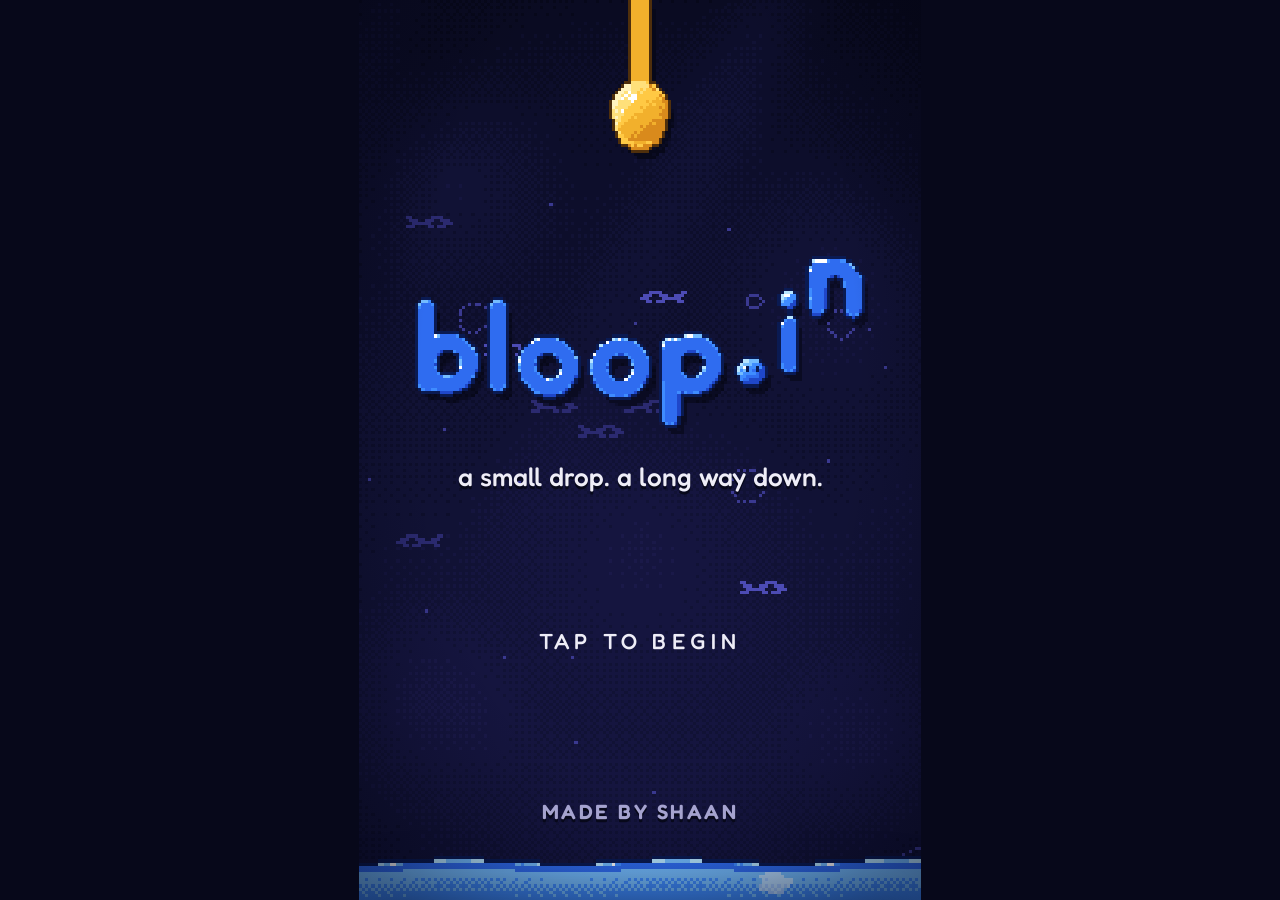
==== commit 5ed46559: "Bring back the rounded typeface, enlarge touch targets, add purchase feedback Type: Fredoka again, h" ====
--- a/index.html
+++ b/index.html
@@ -10,7 +10,7 @@
 <title>bloop.in</title>
 <link rel="icon" href="data:image/svg+xml,<svg xmlns='http://www.w3.org/2000/svg' viewBox='0 0 16 16'><circle cx='8' cy='8' r='7' fill='%233f8cff'/><circle cx='5.5' cy='5.5' r='2' fill='%23b8e6ff'/></svg>">
 <link rel="preconnect" href="https://fonts.googleapis.com">
-<link href="https://fonts.googleapis.com/css2?family=IBM+Plex+Mono:wght@400;500;600&family=IBM+Plex+Sans:wght@400;500;600&display=swap" rel="stylesheet">
+<link href="https://fonts.googleapis.com/css2?family=Fredoka:wght@400;500;600;700&display=swap" rel="stylesheet">
 <link rel="stylesheet" href="css/style.css">
 </head>
 <body>
--- a/css/style.css
+++ b/css/style.css
@@ -1,20 +1,20 @@
 /* bloop.in
    One unit (--u) is one logical game pixel; everything is sized in it.
-   The interface is deliberately plain: flat surfaces, hairlines, one accent
-   colour, two typefaces (Plex Mono for numbers and labels, Plex Sans for
-   reading). Colour and motion are saved for the game itself. */
+   One typeface (Fredoka), heavy for numbers. Surfaces are flat with hairlines;
+   colour and depth are kept for things that mirror the game: goo beads,
+   tinted tiles, the drop button. Touch targets are at least 44px on a phone. */
 :root {
   --u:2px;
   --bg:#07081a; --s1:#0c0d26; --s2:#121335; --line:#25265a; --line2:#3a3b78;
   --ink:#eeedf7; --ink2:#a5a3cf; --ink3:#6462a0;
   --blue:#3f8cff; --sky:#b8e6ff; --gold:#ffc944; --violet:#7a66ea; --pink:#ff7190;
   --r:calc(var(--u)*3); --hair:calc(var(--u)*.6);
-  --mono:'IBM Plex Mono',ui-monospace,Menlo,Consolas,monospace; --sans:'IBM Plex Sans',system-ui,-apple-system,sans-serif;
+  --font:'Fredoka',ui-rounded,'SF Pro Rounded',system-ui,sans-serif;
   --out:cubic-bezier(.2,.8,.2,1); --pop:cubic-bezier(.3,1.7,.5,1);
 }
 * { box-sizing:border-box; -webkit-tap-highlight-color:transparent; }
 html, body { height:100%; margin:0; overflow:hidden; overscroll-behavior:none; background:var(--bg); }
-body { color:var(--ink); font:400 calc(var(--u)*8)/1.35 var(--sans); user-select:none; -webkit-user-select:none; -webkit-touch-callout:none; touch-action:none; -webkit-font-smoothing:antialiased; }
+body { color:var(--ink); font:500 calc(var(--u)*8.4)/1.3 var(--font); font-variant-numeric:tabular-nums; user-select:none; -webkit-user-select:none; -webkit-touch-callout:none; touch-action:none; -webkit-font-smoothing:antialiased; }
 button { font:inherit; color:inherit; border:0; background:none; padding:0; margin:0; cursor:pointer; touch-action:manipulation; transition:transform .12s var(--out), opacity .15s, background-color .15s, border-color .15s; }
 button:active { transform:translateY(calc(var(--u)*1)); opacity:.8; }
 p { margin:0; }
@@ -29,7 +29,7 @@
 .fly { position:absolute; z-index:40; pointer-events:none; margin:calc(var(--u)*-3); }
 /* small tracked capitals, used for every label */
 #depth, #left, #resL, .pane h4, #noteN, .tag, #skip, #title .where, #title .who, #zone small, #combo small, .tabs button, .lv2 u {
-  font:500 calc(var(--u)*6.2)/1.2 var(--mono); letter-spacing:.14em; text-transform:uppercase; }
+  font:600 calc(var(--u)*6.6)/1.2 var(--font); letter-spacing:.12em; text-transform:uppercase; }
 
 /* ── cinematic mode: title and intro hide the HUD and bring in letterbox bars ── */
 #stage.cine > .ui { opacity:0 !important; } #stage.cine #shopBtn { display:none; }
@@ -40,12 +40,12 @@
 /* ── HUD ── */
 #hud { left:0; right:0; top:0; padding:calc(env(safe-area-inset-top) + var(--u)*4) calc(var(--u)*5) 0; display:flex; justify-content:space-between; align-items:center; }
 #goo, #depth { background:#0b0c26cc; border:var(--hair) solid var(--line2); border-radius:99px; }
-#goo { display:flex; align-items:center; gap:calc(var(--u)*3.5); padding:calc(var(--u)*3) calc(var(--u)*5.5) calc(var(--u)*3) calc(var(--u)*4); font:600 calc(var(--u)*12)/1 var(--mono); }
+#goo { display:flex; align-items:center; gap:calc(var(--u)*3.5); padding:calc(var(--u)*3) calc(var(--u)*5.5) calc(var(--u)*3) calc(var(--u)*4); font:700 calc(var(--u)*13.5)/1 var(--font); }
 #goo::before { content:''; width:calc(var(--u)*8); height:calc(var(--u)*8); }
 #goo.bump::before { animation:tick .25s var(--out); }
 #right { display:flex; align-items:center; gap:calc(var(--u)*5); }
 #depth { color:var(--sky); padding:calc(var(--u)*4.4) calc(var(--u)*5); } #depth.flip { animation:fadeUp .4s var(--out); }
-#menuBtn { pointer-events:auto; width:calc(var(--u)*18); height:calc(var(--u)*18); margin:0 calc(var(--u)*-2) 0 calc(var(--u)*-3); display:flex; flex-direction:column; align-items:center; justify-content:center; gap:calc(var(--u)*2.2); }
+#menuBtn { pointer-events:auto; width:calc(var(--u)*22); height:calc(var(--u)*22); margin:calc(var(--u)*-2) calc(var(--u)*-4) calc(var(--u)*-2) calc(var(--u)*-5); display:flex; flex-direction:column; align-items:center; justify-content:center; gap:calc(var(--u)*2.2); }
 #menuBtn i { width:calc(var(--u)*9); height:calc(var(--u)*1.2); background:var(--ink); }
 #bar { left:calc(var(--u)*7); right:calc(var(--u)*7); top:calc(env(safe-area-inset-top) + var(--u)*27); height:calc(var(--u)*2.4); border-radius:99px; overflow:hidden; background:var(--line); }
 #bar i { display:block; height:100%; width:0; border-radius:99px; background:linear-gradient(90deg,var(--violet),var(--sky)); transition:width .25s var(--out); }
@@ -53,26 +53,26 @@
 #pips { left:calc(var(--u)*7); right:60%; top:calc(env(safe-area-inset-top) + var(--u)*32.4); display:flex; flex-wrap:wrap; gap:calc(var(--u)*2.2); }
 #pips .dot { transition:opacity .2s, transform .2s var(--out); animation:pipin .25s var(--out); }
 #pips .dot.used { background:none; box-shadow:inset 0 0 0 var(--hair) var(--line2); }
-#zone { left:0; right:0; top:19%; text-align:center; opacity:0; font:600 calc(var(--u)*11)/1.3 var(--mono); letter-spacing:.06em; }
+#zone { left:0; right:0; top:19%; text-align:center; opacity:0; font:700 calc(var(--u)*13)/1.3 var(--font); letter-spacing:.04em; }
 #zone small { display:block; color:var(--ink2); margin-bottom:calc(var(--u)*1.5); }
 #zone.on { animation:hold 2.8s ease forwards; }
-#combo { right:calc(var(--u)*7); top:24%; text-align:right; opacity:0; transition:opacity .3s; font:600 calc(var(--u)*17)/1 var(--mono); transform-origin:right center; }
+#combo { right:calc(var(--u)*7); top:24%; text-align:right; opacity:0; transition:opacity .3s; font:700 calc(var(--u)*20)/1 var(--font); transform-origin:right center; }
 #combo small { display:block; color:var(--ink2); margin-top:calc(var(--u)*1.5); }
 #combo.on { opacity:1; } #combo.bump { animation:tick .15s var(--out); }
-#haul { left:0; right:0; bottom:calc(env(safe-area-inset-bottom) + var(--u)*5); text-align:center; font:600 calc(var(--u)*10)/1 var(--mono); }
+#haul { left:0; right:0; bottom:calc(env(safe-area-inset-bottom) + var(--u)*5); text-align:center; font:700 calc(var(--u)*12)/1 var(--font); }
 #hint, #ff { left:0; right:0; text-align:center; opacity:0; transition:opacity .4s; color:var(--ink2); }
 #hint { bottom:17%; font-size:calc(var(--u)*8.4); color:var(--ink); } #ff { bottom:13%; font-size:calc(var(--u)*7.2); }
 #hint.on, #ff.on { opacity:1; }
-#toast { left:0; right:0; top:33%; text-align:center; opacity:0; color:var(--gold); white-space:pre-line; font:600 calc(var(--u)*12)/1.5 var(--mono); letter-spacing:.24em; }
+#toast { left:0; right:0; top:33%; text-align:center; opacity:0; color:var(--gold); white-space:pre-line; font:700 calc(var(--u)*17)/1.2 var(--font); letter-spacing:.06em; }
 #toast.on { animation:hold 2.2s ease forwards; }
-.pop { position:absolute; pointer-events:none; white-space:nowrap; transform:translate(-50%,-50%); font:600 calc(var(--u)*7.6)/1 var(--mono); color:var(--sky); text-shadow:0 var(--u) 0 var(--bg); animation:pop .8s var(--out) forwards; }
-.pop.gold { color:var(--gold); } .pop.big { color:var(--ink); font-size:calc(var(--u)*11); letter-spacing:.1em; }
+.pop { position:absolute; pointer-events:none; white-space:nowrap; transform:translate(-50%,-50%); font:700 calc(var(--u)*9)/1 var(--font); color:var(--sky); text-shadow:0 var(--u) 0 var(--bg); animation:pop .8s var(--out) forwards; }
+.pop.gold { color:var(--gold); } .pop.big { color:var(--ink); font-size:calc(var(--u)*14); }
 #shopBtn { position:absolute; left:0; right:0; margin:auto; width:max-content; bottom:calc(env(safe-area-inset-bottom) + var(--u)*20); opacity:0; pointer-events:none;
-           font:500 calc(var(--u)*7)/1 var(--mono); letter-spacing:.14em; text-transform:uppercase; color:var(--ink); background:var(--s1); border:var(--hair) solid var(--line2); border-radius:var(--r); padding:calc(var(--u)*6) calc(var(--u)*10); }
+           font:500 calc(var(--u)*7)/1 var(--font); letter-spacing:.14em; text-transform:uppercase; color:var(--ink); background:var(--s1); border:var(--hair) solid var(--line2); border-radius:var(--r); padding:calc(var(--u)*6) calc(var(--u)*10); }
 #shopBtn.on { opacity:1; pointer-events:auto; }
 
 /* ── wordmark: the name, with one blue dot ── */
-.logo { display:inline-flex; align-items:baseline; font:600 calc(var(--u)*27)/1 var(--mono); letter-spacing:-.04em; color:var(--ink); pointer-events:auto; cursor:pointer; }
+.logo { display:inline-flex; align-items:baseline; font:700 calc(var(--u)*27)/1 var(--font); color:var(--ink); pointer-events:auto; cursor:pointer; }
 .logo i { align-self:flex-end; width:.27em; height:.27em; margin:0 .07em .1em; border-radius:50%; background:var(--blue); box-shadow:inset -.045em -.045em 0 #1f47c9, inset .045em .045em 0 var(--sky), 0 0 0 .03em #0a1a52; }
 .logo.hop i { animation:dothop .45s var(--out); }
 .logo.sm { font-size:calc(var(--u)*13); }
@@ -84,7 +84,7 @@
 #title > * { position:absolute; left:0; right:0; }
 #title .sub { top:51%; color:var(--ink); animation-delay:1s; }
 #title .where { top:56.5%; color:var(--gold); animation-delay:1.1s; }
-#diveBtn { top:68%; margin:auto; width:max-content; padding:calc(var(--u)*6); font:500 calc(var(--u)*7)/1 var(--mono); letter-spacing:.24em; text-transform:uppercase; color:var(--ink); animation:fadeUp .7s 1.3s var(--out) both, blink 1.6s 2.4s steps(1) infinite; }
+#diveBtn { top:68%; margin:auto; width:max-content; padding:calc(var(--u)*6); font:500 calc(var(--u)*7)/1 var(--font); letter-spacing:.24em; text-transform:uppercase; color:var(--ink); animation:fadeUp .7s 1.3s var(--out) both, blink 1.6s 2.4s steps(1) infinite; }
 #title .who { bottom:calc(env(safe-area-inset-bottom) + var(--u)*24); color:var(--ink2); animation-delay:1.5s; }
 
 /* ── intro captions ── */
@@ -92,7 +92,7 @@
 #story.on { visibility:visible; opacity:1; }
 #cap { position:absolute; left:9%; right:9%; top:67%; text-align:center; font-size:calc(var(--u)*9.4); line-height:1.5; text-shadow:0 var(--u) 0 var(--bg); }
 #cap span { display:inline-block; opacity:0; animation:fadeUp .5s var(--out) forwards; animation-delay:calc(var(--i)*90ms); }
-#cap.big { font:600 calc(var(--u)*17)/1.2 var(--mono); letter-spacing:-.02em; }
+#cap.big { font:700 calc(var(--u)*19)/1.2 var(--font); }
 #skip { position:absolute; right:calc(var(--u)*3); bottom:calc(8% + var(--u)*3); padding:calc(var(--u)*6); color:var(--ink3); }
 
 /* ── upgrade sheet ── */
@@ -102,7 +102,7 @@
 #grab { flex:none; width:calc(var(--u)*16); height:calc(var(--u)*1.2); background:var(--line2); margin:calc(var(--u)*4) auto 0; }
 #res { flex:none; padding:calc(var(--u)*5) calc(var(--u)*8) calc(var(--u)*6); display:flex; justify-content:space-between; align-items:flex-end; gap:calc(var(--u)*6); }
 #resL { display:block; color:var(--ink3); margin-bottom:calc(var(--u)*2); }
-#resN { display:block; font:600 calc(var(--u)*17)/1 var(--mono); letter-spacing:-.02em; }
+#resN { display:block; font:700 calc(var(--u)*20)/1 var(--font); }
 #resS { color:var(--ink2); text-align:right; font-size:calc(var(--u)*7); line-height:1.4; } #resS em { font-style:normal; font-weight:600; color:var(--ink); }
 #cards { flex:1; min-height:0; overflow-y:auto; -webkit-overflow-scrolling:touch; overscroll-behavior:contain; touch-action:pan-y; position:relative;
          padding:0 calc(var(--u)*7) calc(var(--u)*5); display:grid; grid-template-columns:1fr 1fr; grid-auto-rows:max-content; gap:calc(var(--u)*3); align-content:start; }
@@ -115,79 +115,80 @@
 .tile .top { display:flex; width:100%; justify-content:space-between; align-items:flex-start; }
 .ico { flex:none; width:calc(var(--u)*19); height:calc(var(--u)*19); padding:calc(var(--u)*3); image-rendering:pixelated; border-radius:calc(var(--u)*5);
        background:color-mix(in srgb, var(--c, var(--blue)) 24%, #05061a); box-shadow:inset 0 0 0 var(--hair) color-mix(in srgb, var(--c, var(--blue)) 50%, #0000); }
-.tile .lv { display:flex; flex-wrap:wrap; justify-content:flex-end; gap:calc(var(--u)*1.2); max-width:55%; padding-top:calc(var(--u)*1); font:500 calc(var(--u)*6.2)/1 var(--mono); letter-spacing:.1em; text-transform:uppercase; color:var(--ink3); }
+.tile .lv { display:flex; flex-wrap:wrap; justify-content:flex-end; gap:calc(var(--u)*1.2); max-width:55%; padding-top:calc(var(--u)*1); font:500 calc(var(--u)*6.2)/1 var(--font); letter-spacing:.1em; text-transform:uppercase; color:var(--ink3); }
 .tile .lv i { width:calc(var(--u)*3.2); height:calc(var(--u)*3.2); border-radius:50%; background:var(--line2); } .tile .lv i.f { background:var(--c); box-shadow:0 0 calc(var(--u)*2.2) var(--c); }
 .tile .lv i.nu { animation:pipin .4s var(--pop); }
-.tile .nm { margin-top:calc(var(--u)*3.5); font-weight:600; font-size:calc(var(--u)*8.4); line-height:1.2; display:flex; align-items:center; gap:calc(var(--u)*3); }
+.tile .nm { margin-top:calc(var(--u)*3.5); font-weight:600; font-size:calc(var(--u)*9.2); line-height:1.2; display:flex; align-items:center; gap:calc(var(--u)*3); }
 .tile .ds { margin-top:calc(var(--u)*1); font-size:calc(var(--u)*6.8); line-height:1.3; color:var(--ink2); min-height:2.6em; }
-.tile .fx { margin-top:calc(var(--u)*3); font:400 calc(var(--u)*6.4)/1 var(--mono); color:var(--ink3); white-space:nowrap; }
-.tile .fx b { color:var(--ink); font-weight:500; } .tile .fx i { font-style:normal; margin:0 calc(var(--u)*2); }
-.tile .price { margin-top:calc(var(--u)*4); width:100%; height:calc(var(--u)*16); border-radius:calc(var(--u)*4); display:flex; align-items:center; justify-content:center; gap:calc(var(--u)*2.5); font:600 calc(var(--u)*7.8)/1 var(--mono); }
+.tile .fx { margin-top:calc(var(--u)*3); font:500 calc(var(--u)*7)/1 var(--font); color:var(--ink3); white-space:nowrap; }
+.tile .fx b { color:var(--ink); font-weight:700; } .tile .fx i { font-style:normal; margin:0 calc(var(--u)*2); }
+.tile .price { margin-top:calc(var(--u)*4); width:100%; height:calc(var(--u)*19); border-radius:calc(var(--u)*5); display:flex; align-items:center; justify-content:center; gap:calc(var(--u)*2.5); font:700 calc(var(--u)*9.6)/1 var(--font); }
 .tile .price .dot { width:calc(var(--u)*5.4); height:calc(var(--u)*5.4); }
-.tile .price small { font:400 calc(var(--u)*5.6)/1 var(--mono); color:var(--ink2); }
+.tile .price small { font:500 calc(var(--u)*5.6)/1 var(--font); color:var(--ink2); }
 .tile.can { border-color:color-mix(in srgb, var(--c) 75%, var(--line)); }
 .tile.can .price { background:linear-gradient(#a9dbff,var(--blue)); color:#04102e; box-shadow:0 calc(var(--u)*1.4) 0 #1f47c9; }
 .tile.poor .nm, .tile.poor .ico { opacity:.6; }
 .tile.poor .price { color:var(--ink3); background:linear-gradient(90deg, var(--line2) var(--p), var(--line) var(--p)) bottom / 100% calc(var(--u)*1.2) no-repeat; } .tile.poor .price .dot { filter:saturate(.25); opacity:.7; }
 .tile.maxed .price { color:var(--gold); letter-spacing:.2em; text-transform:uppercase; font-weight:500; } .tile.maxed .price .dot { display:none; }
-.tile.hit { animation:press .35s var(--pop); } .tile.hit .ico { animation:hop .4s var(--out); } .tile.no { animation:shake .25s; }
+.tile:active { transform:scale(.96); opacity:1; }
+.tile.hit { animation:press .35s var(--pop); } .tile.hit .price, .tile.hit .fx b { animation:flash .4s; } .tile.hit .ico { animation:hop .4s var(--out); } .tile.no { animation:shake .25s; }
 .tag { font-style:normal; color:var(--gold); }
 .wide { grid-column:1 / -1; display:flex; align-items:center; gap:calc(var(--u)*5); padding:calc(var(--u)*5); }
 .wide b { display:block; font-weight:600; font-size:calc(var(--u)*8.4); } .wide small { display:block; font-size:calc(var(--u)*6.8); line-height:1.3; color:var(--ink2); }
-.wide.locked { background:none; border-style:dashed; } .wide.locked b { font:500 calc(var(--u)*7)/1.6 var(--mono); letter-spacing:.3em; color:var(--ink3); } .wide.locked small { color:var(--ink3); }
+.wide.locked { background:none; border-style:dashed; } .wide.locked b { font:500 calc(var(--u)*7)/1.6 var(--font); letter-spacing:.3em; color:var(--ink3); } .wide.locked small { color:var(--ink3); }
 .wide.bottle { border-color:var(--sky); }
-.wide.pearl { border-color:#ffc94466; } .wide.pearl em { flex:none; font:500 calc(var(--u)*6.2)/1 var(--mono); letter-spacing:.14em; text-transform:uppercase; color:var(--gold); border:var(--hair) solid var(--gold); border-radius:calc(var(--u)*2); padding:calc(var(--u)*4) calc(var(--u)*5); }
+.wide.pearl { border-color:#ffc94466; } .wide.pearl em { flex:none; font:500 calc(var(--u)*6.2)/1 var(--font); letter-spacing:.14em; text-transform:uppercase; color:var(--gold); border:var(--hair) solid var(--gold); border-radius:calc(var(--u)*2); padding:calc(var(--u)*4) calc(var(--u)*5); }
 .spark { position:absolute; z-index:40; pointer-events:none; width:calc(var(--u)*2); height:calc(var(--u)*2); margin:calc(var(--u)*-1); background:var(--sky); animation:spark .5s var(--out) forwards; }
 .spark.h { width:auto; height:auto; background:none; color:var(--pink); font-size:calc(var(--u)*7); line-height:1; animation-duration:.8s; }
 #foot { flex:none; padding:calc(var(--u)*5) calc(var(--u)*7) calc(env(safe-area-inset-bottom) + var(--u)*6); border-top:var(--hair) solid var(--line); }
-#go { width:100%; height:calc(var(--u)*27); border-radius:calc(var(--u)*6); background:linear-gradient(#e6f6ff,#8fd0ff); color:#06103a; box-shadow:0 calc(var(--u)*2) 0 var(--blue); font:600 calc(var(--u)*9)/1 var(--mono); letter-spacing:.3em; text-indent:.3em; }
+#go { width:100%; height:calc(var(--u)*30); border-radius:calc(var(--u)*6); background:linear-gradient(#e6f6ff,#8fd0ff); color:#06103a; box-shadow:0 calc(var(--u)*2) 0 var(--blue); font:700 calc(var(--u)*13)/1 var(--font); letter-spacing:.1em; text-indent:.1em; }
 
 /* ── menu ── */
 #menu { position:absolute; inset:0; z-index:15; display:flex; flex-direction:column; background:var(--bg); transform:translateY(101%); transition:transform .35s var(--out); padding-top:env(safe-area-inset-top); touch-action:pan-y; }
 #menu.open { transform:none; }
 .mh { flex:none; display:flex; justify-content:space-between; align-items:center; padding:calc(var(--u)*8) calc(var(--u)*9) calc(var(--u)*4); }
-#menuX { width:calc(var(--u)*18); height:calc(var(--u)*18); margin-right:calc(var(--u)*-5); font:400 calc(var(--u)*14)/1 var(--mono); color:var(--ink2); }
+#menuX { width:calc(var(--u)*22); height:calc(var(--u)*22); margin-right:calc(var(--u)*-7); font:500 calc(var(--u)*14)/1 var(--font); color:var(--ink2); }
 .tabs { flex:none; position:relative; display:flex; margin:calc(var(--u)*4) calc(var(--u)*9) 0; border-bottom:var(--hair) solid var(--line); }
-.tabs button { flex:1; height:calc(var(--u)*17); color:var(--ink3); } .tabs button.on { color:var(--ink); }
+.tabs button { flex:1; height:calc(var(--u)*22); color:var(--ink3); } .tabs button.on { color:var(--ink); }
 #tabInk { position:absolute; left:0; bottom:calc(var(--hair)*-1); width:calc(100% / 3); height:calc(var(--u)*1.2); background:var(--ink); transition:translate .3s var(--out); }
 .pane { display:none; flex:1; min-height:0; overflow-y:auto; -webkit-overflow-scrolling:touch; overscroll-behavior:contain; touch-action:pan-y; position:relative; padding:calc(var(--u)*8) calc(var(--u)*9) calc(env(safe-area-inset-bottom) + var(--u)*16); }
 .pane.on { display:block; animation:fadeUp .3s var(--out) both; }
 .pane h4 { margin:calc(var(--u)*12) 0 calc(var(--u)*3); color:var(--ink3); font-weight:500; }
 .msg { text-align:center; padding:calc(var(--u)*34) calc(var(--u)*6); color:var(--ink2); font-size:calc(var(--u)*7.4); } .msg b { display:block; color:var(--ink); font-weight:600; font-size:calc(var(--u)*9); margin-bottom:calc(var(--u)*2); }
-.sum { margin-bottom:calc(var(--u)*7); color:var(--ink2); font-size:calc(var(--u)*7.4); line-height:1.6; } .sum b { color:var(--ink); font:500 1em var(--mono); }
+.sum { margin-bottom:calc(var(--u)*7); color:var(--ink2); font-size:calc(var(--u)*7.4); line-height:1.6; } .sum b { color:var(--ink); font:500 1em var(--font); }
 /* notes */
 .nt { display:flex; gap:calc(var(--u)*6); align-items:baseline; width:100%; text-align:left; padding:calc(var(--u)*5) 0; border-top:var(--hair) solid var(--line); }
-.nt > b { flex:none; width:calc(var(--u)*9); font:400 calc(var(--u)*6.2)/1 var(--mono); color:var(--ink3); }
+.nt > b { flex:none; width:calc(var(--u)*9); font:500 calc(var(--u)*6.2)/1 var(--font); color:var(--ink3); }
 .nt span { font-size:calc(var(--u)*7.6); line-height:1.45; color:var(--ink2); }
 .nt.new span { color:var(--ink); font-weight:500; } .nt.new > b { color:var(--blue); } .nt.lock span { color:var(--ink3); }
 /* the deep */
 .lv2 { --z:var(--blue); background:linear-gradient(90deg, color-mix(in srgb, var(--z) 20%, #0000), #0000 75%); display:flex; align-items:center; gap:calc(var(--u)*5); min-height:calc(var(--u)*11); border-left:calc(var(--u)*1.2) solid var(--z); padding-left:calc(var(--u)*4); margin-bottom:calc(var(--u)*1.4); }
-.lv2 > b { flex:none; width:calc(var(--u)*9); font:400 calc(var(--u)*6.6)/1 var(--mono); color:var(--ink2); }
+.lv2 > b { flex:none; width:calc(var(--u)*9); font:500 calc(var(--u)*6.6)/1 var(--font); color:var(--ink2); }
 .lv2 span { flex:1; display:flex; flex-wrap:wrap; gap:calc(var(--u)*1.3); align-items:center; }
 .lv2 span i { width:calc(var(--u)*4); height:calc(var(--u)*4); border-radius:50%; background:var(--blue); box-shadow:inset calc(var(--u)*.7) calc(var(--u)*.7) 0 var(--sky); }
-.lv2 span em { font:400 calc(var(--u)*6)/1 var(--mono); font-style:normal; color:var(--ink3); margin-left:calc(var(--u)*1.5); }
+.lv2 span em { font:500 calc(var(--u)*6)/1 var(--font); font-style:normal; color:var(--ink3); margin-left:calc(var(--u)*1.5); }
 .lv2.me > b { color:var(--ink); } .lv2.me span i:first-child { background:var(--gold); } .lv2 u { flex:none; text-decoration:none; color:var(--gold); }
-.gap { color:var(--ink3); font:400 calc(var(--u)*6)/1 var(--mono); padding:calc(var(--u)*1) 0 calc(var(--u)*2.4) calc(var(--u)*5); }
+.gap { color:var(--ink3); font:500 calc(var(--u)*6)/1 var(--font); padding:calc(var(--u)*1) 0 calc(var(--u)*2.4) calc(var(--u)*5); }
 .tp { display:flex; gap:calc(var(--u)*5); align-items:baseline; padding:calc(var(--u)*4) 0; border-top:var(--hair) solid var(--line); font-size:calc(var(--u)*7.6); }
-.tp b { flex:none; width:calc(var(--u)*9); font:400 calc(var(--u)*6.2)/1 var(--mono); color:var(--ink3); } .tp span { flex:1; } .tp em { font:400 calc(var(--u)*6.6)/1 var(--mono); font-style:normal; color:var(--ink2); }
+.tp b { flex:none; width:calc(var(--u)*9); font:500 calc(var(--u)*6.2)/1 var(--font); color:var(--ink3); } .tp span { flex:1; } .tp em { font:500 calc(var(--u)*6.6)/1 var(--font); font-style:normal; color:var(--ink2); }
 /* settings */
-.row { display:flex; justify-content:space-between; align-items:center; gap:calc(var(--u)*6); min-height:calc(var(--u)*24); border-bottom:var(--hair) solid var(--line); }
+.row { display:flex; justify-content:space-between; align-items:center; gap:calc(var(--u)*6); min-height:calc(var(--u)*28); cursor:pointer; border-bottom:var(--hair) solid var(--line); }
 .row span { font-weight:500; } .row small { display:block; font-size:calc(var(--u)*6.4); color:var(--ink3); font-weight:400; }
-.sw { flex:none; position:relative; width:calc(var(--u)*22); height:calc(var(--u)*12); border-radius:calc(var(--u)*2); background:var(--s2); box-shadow:inset 0 0 0 var(--hair) var(--line2); }
-.sw::after { content:''; position:absolute; top:calc(var(--u)*2); left:calc(var(--u)*2); width:calc(var(--u)*8); height:calc(var(--u)*8); border-radius:calc(var(--u)*1); background:var(--ink3); transition:translate .2s var(--out), background-color .2s; }
-.sw.on { background:var(--blue); box-shadow:none; } .sw.on::after { translate:calc(var(--u)*10) 0; background:#fff; }
-input, textarea { font:400 calc(var(--u)*7.4)/1.4 var(--mono); color:var(--ink); background:none; border:0; border-radius:0; outline:none; user-select:text; -webkit-user-select:text; touch-action:auto; }
+.sw { flex:none; position:relative; width:calc(var(--u)*30); height:calc(var(--u)*17); border-radius:99px; background:var(--s2); box-shadow:inset 0 0 0 var(--hair) var(--line2); }
+.sw::after { content:''; position:absolute; top:calc(var(--u)*2); left:calc(var(--u)*2); width:calc(var(--u)*13); height:calc(var(--u)*13); border-radius:50%; background:var(--ink3); transition:translate .2s var(--out), background-color .2s; }
+.sw.on { background:var(--blue); box-shadow:none; } .sw.on::after { translate:calc(var(--u)*13) 0; background:#fff; }
+input, textarea { font:500 calc(var(--u)*7.4)/1.4 var(--font); color:var(--ink); background:none; border:0; border-radius:0; outline:none; user-select:text; -webkit-user-select:text; touch-action:auto; }
 #nameIn { width:calc(var(--u)*72); text-align:right; padding:calc(var(--u)*3) 0; border-bottom:var(--hair) solid var(--line2); } #nameIn:focus { border-color:var(--ink); }
 #saveBox { width:100%; resize:none; padding:calc(var(--u)*4); font-size:calc(var(--u)*6); word-break:break-all; color:var(--ink2); border:var(--hair) solid var(--line); border-radius:var(--r); } #saveBox:focus { border-color:var(--line2); }
 .hintp { margin-bottom:calc(var(--u)*4); font-size:calc(var(--u)*7); color:var(--ink2); }
 #cheatIn { flex:2; min-width:0; padding:0 calc(var(--u)*4); border:var(--hair) solid var(--line); border-radius:var(--r); } #cheatIn:focus { border-color:var(--line2); }
 #cheatMsg { margin:calc(var(--u)*3) 0 0; min-height:1.4em; color:var(--gold); }
 .btns { display:flex; gap:calc(var(--u)*3); margin-top:calc(var(--u)*3); }
-.btn { flex:1; min-height:calc(var(--u)*20); padding:0 calc(var(--u)*4); border-radius:var(--r); border:var(--hair) solid var(--line2); font:500 calc(var(--u)*6.2)/1.2 var(--mono); letter-spacing:.12em; text-transform:uppercase; color:var(--ink); }
+.btn { flex:1; min-height:calc(var(--u)*23); padding:0 calc(var(--u)*4); border-radius:var(--r); border:var(--hair) solid var(--line2); font:500 calc(var(--u)*6.2)/1.2 var(--font); letter-spacing:.12em; text-transform:uppercase; color:var(--ink); }
 .btn.ghost { border-color:var(--line); color:var(--ink2); } .btn.danger { color:var(--pink); } .btn.no { animation:shake .25s; }
-#credits { margin-top:calc(var(--u)*22); text-align:center; color:var(--ink2); font-size:calc(var(--u)*7.4); } #credits p { margin:calc(var(--u)*5) 0 calc(var(--u)*1); } #credits p b { color:var(--ink); font:500 .9em var(--mono); letter-spacing:.14em; }
+#credits { margin-top:calc(var(--u)*22); text-align:center; color:var(--ink2); font-size:calc(var(--u)*7.4); } #credits p { margin:calc(var(--u)*5) 0 calc(var(--u)*1); } #credits p b { color:var(--ink); font:500 .9em var(--font); letter-spacing:.14em; }
 #heart { color:var(--pink); font-size:calc(var(--u)*9); line-height:1; padding:calc(var(--u)*4) calc(var(--u)*2); vertical-align:middle; } #heart.hit { animation:tick .3s var(--out); }
-#hearts { display:block; min-height:1.3em; font:400 calc(var(--u)*6)/1.3 var(--mono); color:var(--ink3); }
+#hearts { display:block; min-height:1.3em; font:500 calc(var(--u)*6)/1.3 var(--font); color:var(--ink3); }
 
 /* ── a note from a bottle ── */
 #note { position:absolute; inset:0; z-index:18; display:flex; align-items:center; justify-content:center; background:#07081ae6; visibility:hidden; opacity:0; transition:opacity .3s, visibility .3s; }
@@ -197,7 +198,7 @@
 #noteN { display:block; color:var(--ink3); padding-bottom:calc(var(--u)*5); border-bottom:var(--hair) solid var(--line2); }
 #noteT { margin-top:calc(var(--u)*7); min-height:7.5em; font-size:calc(var(--u)*9.4); line-height:1.6; color:var(--ink); }
 #noteT.typing::after { content:''; display:inline-block; width:.5em; height:1em; margin-left:.15em; vertical-align:-.15em; background:var(--blue); animation:blink .8s steps(1) infinite; }
-.paper .sig { display:block; margin-top:calc(var(--u)*4); font:400 calc(var(--u)*8)/1 var(--mono); font-style:normal; color:var(--ink2); } .paper .sig::before { content:'— '; }
+.paper .sig { display:block; margin-top:calc(var(--u)*4); font:500 calc(var(--u)*8)/1 var(--font); font-style:normal; color:var(--ink2); } .paper .sig::before { content:'— '; }
 .paper .btn { width:100%; margin-top:calc(var(--u)*12); }
 
 /* ── motion: short, eased, no bounce ── */
@@ -209,6 +210,7 @@
 @keyframes pop { 0% { opacity:0; } 15% { opacity:1; } 100% { opacity:0; margin-top:calc(var(--u)*-12); } }
 @keyframes hop { 35% { transform:translateY(-22%); } 70% { transform:translateY(5%); } }
 @keyframes dothop { 35% { transform:translateY(-120%); } 70% { transform:translateY(12%); } }
+@keyframes flash { 0% { filter:brightness(2.2); } }
 @keyframes press { 30% { transform:scale(.97); } }
 @keyframes shake { 25% { transform:translateX(calc(var(--u)*-2)); } 75% { transform:translateX(calc(var(--u)*2)); } }
 @keyframes spark { 100% { opacity:0; transform:translate(var(--dx), var(--dy)); } }
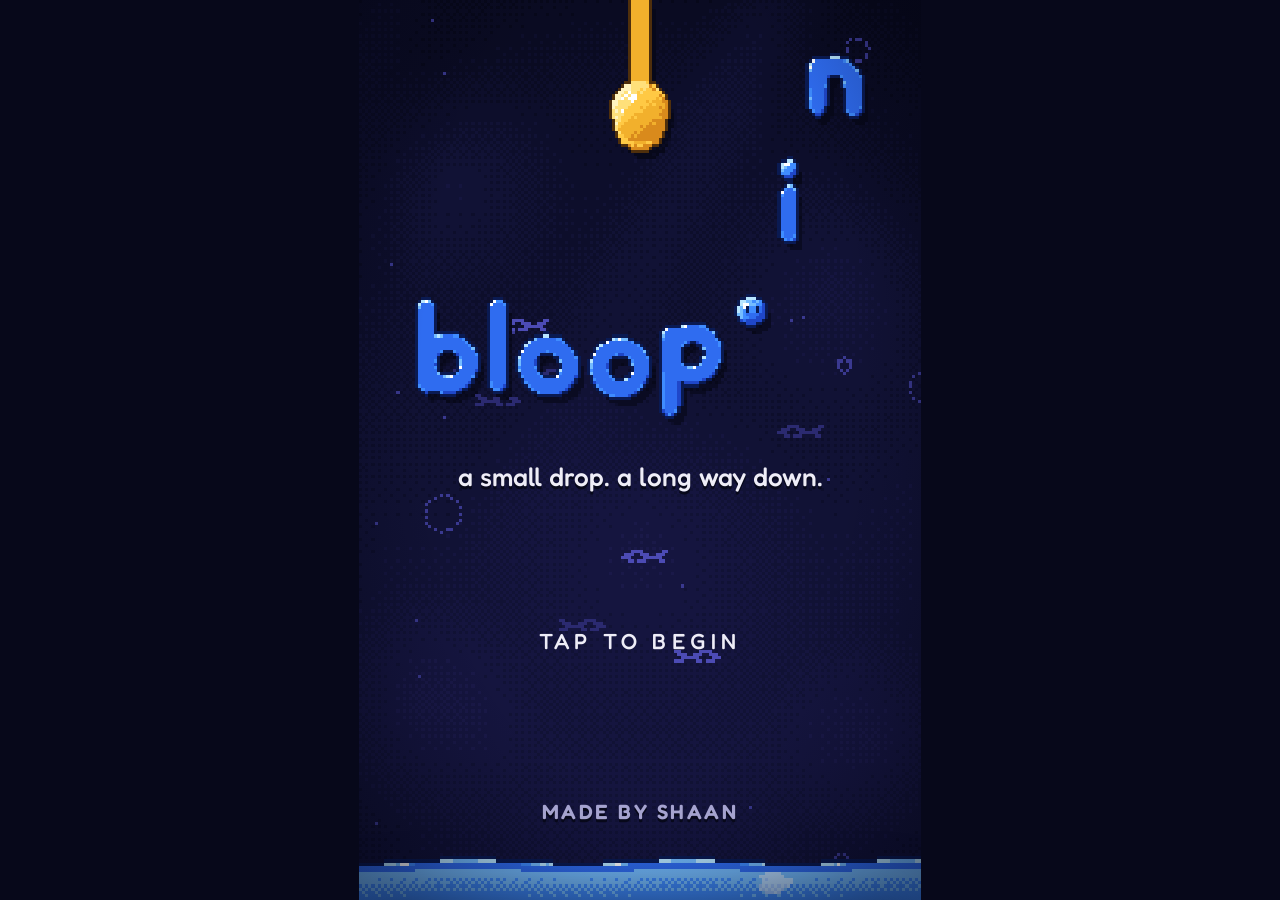
==== commit 73c7007d: "Drop upgrade descriptions; use the goo wordmark in the menu and credits" ====
--- a/index.html
+++ b/index.html
@@ -62,7 +62,7 @@
       <div class="btns"><input id="cheatIn" placeholder="type a code" maxlength="16" autocomplete="off" autocapitalize="off" spellcheck="false"><button id="cheatBtn" class="btn">enter</button></div>
       <p class="hintp" id="cheatMsg"></p>
       <div id="credits">
-        <span class="logo sm" id="logoCr"></span>
+        <span class="logo" id="logoCr"></span>
         <p>made by <b>SHAAN</b> with <button id="heart" aria-label="love">♥</button></p>
         <small id="hearts"></small>
       </div>
--- a/css/style.css
+++ b/css/style.css
@@ -71,11 +71,11 @@
            font:500 calc(var(--u)*7)/1 var(--font); letter-spacing:.14em; text-transform:uppercase; color:var(--ink); background:var(--s1); border:var(--hair) solid var(--line2); border-radius:var(--r); padding:calc(var(--u)*6) calc(var(--u)*10); }
 #shopBtn.on { opacity:1; pointer-events:auto; }
 
-/* ── wordmark: the name, with one blue dot ── */
-.logo { display:inline-flex; align-items:baseline; font:700 calc(var(--u)*27)/1 var(--font); color:var(--ink); pointer-events:auto; cursor:pointer; }
-.logo i { align-self:flex-end; width:.27em; height:.27em; margin:0 .07em .1em; border-radius:50%; background:var(--blue); box-shadow:inset -.045em -.045em 0 #1f47c9, inset .045em .045em 0 var(--sky), 0 0 0 .03em #0a1a52; }
-.logo.hop i { animation:dothop .45s var(--out); }
-.logo.sm { font-size:calc(var(--u)*13); }
+/* ── wordmark: the goo name as a pixel image ── */
+.logo { display:inline-block; pointer-events:auto; cursor:pointer; }
+.logo img { display:block; height:calc(var(--u)*30); image-rendering:pixelated; }
+.logo.sm img { height:calc(var(--u)*21); }
+.logo.hop img { animation:hop .4s var(--out); }
 
 /* ── title ── */
 #title { position:absolute; inset:0; z-index:30; text-align:center; text-shadow:0 var(--u) 0 var(--bg); transition:opacity .6s, visibility .6s; }   /* the name itself is drawn in goo on the canvas */
@@ -105,39 +105,32 @@
 #resN { display:block; font:700 calc(var(--u)*20)/1 var(--font); }
 #resS { color:var(--ink2); text-align:right; font-size:calc(var(--u)*7); line-height:1.4; } #resS em { font-style:normal; font-weight:600; color:var(--ink); }
 #cards { flex:1; min-height:0; overflow-y:auto; -webkit-overflow-scrolling:touch; overscroll-behavior:contain; touch-action:pan-y; position:relative;
-         padding:0 calc(var(--u)*7) calc(var(--u)*5); display:grid; grid-template-columns:1fr 1fr; grid-auto-rows:max-content; gap:calc(var(--u)*3); align-content:start; }
+         padding:0 calc(var(--u)*7) calc(var(--u)*5); display:flex; flex-direction:column; gap:calc(var(--u)*2.4); }
 #cards.enter > * { animation:fadeUp .35s var(--out) both; animation-delay:calc(var(--i)*25ms); }
-.tile, .wide { background:var(--s2); border:var(--hair) solid var(--line); border-radius:calc(var(--u)*5); color:var(--ink); text-align:left; box-shadow:0 calc(var(--u)*1.4) 0 #04051a; }
-/* each tile is tinted by what it acts on: blue for the drop, violet for pods, gold for goo */
-.tile { --c:var(--blue); --p:0%; display:flex; flex-direction:column; align-items:flex-start; padding:calc(var(--u)*4.5);
-        background:linear-gradient(170deg, color-mix(in srgb, var(--c) 22%, var(--s2)), var(--s2) 64%); border-color:color-mix(in srgb, var(--c) 32%, var(--line)); }
-.tile.pod { --c:var(--violet); } .tile.goo { --c:var(--gold); }
-.tile .top { display:flex; width:100%; justify-content:space-between; align-items:flex-start; }
-.ico { flex:none; width:calc(var(--u)*19); height:calc(var(--u)*19); padding:calc(var(--u)*3); image-rendering:pixelated; border-radius:calc(var(--u)*5);
-       background:color-mix(in srgb, var(--c, var(--blue)) 24%, #05061a); box-shadow:inset 0 0 0 var(--hair) color-mix(in srgb, var(--c, var(--blue)) 50%, #0000); }
-.tile .lv { display:flex; flex-wrap:wrap; justify-content:flex-end; gap:calc(var(--u)*1.2); max-width:55%; padding-top:calc(var(--u)*1); font:500 calc(var(--u)*6.2)/1 var(--font); letter-spacing:.1em; text-transform:uppercase; color:var(--ink3); }
-.tile .lv i { width:calc(var(--u)*3.2); height:calc(var(--u)*3.2); border-radius:50%; background:var(--line2); } .tile .lv i.f { background:var(--c); box-shadow:0 0 calc(var(--u)*2.2) var(--c); }
-.tile .lv i.nu { animation:pipin .4s var(--pop); }
-.tile .nm { margin-top:calc(var(--u)*3.5); font-weight:600; font-size:calc(var(--u)*9.2); line-height:1.2; display:flex; align-items:center; gap:calc(var(--u)*3); }
-.tile .ds { margin-top:calc(var(--u)*1); font-size:calc(var(--u)*6.8); line-height:1.3; color:var(--ink2); min-height:2.6em; }
-.tile .fx { margin-top:calc(var(--u)*3); font:500 calc(var(--u)*7)/1 var(--font); color:var(--ink3); white-space:nowrap; }
-.tile .fx b { color:var(--ink); font-weight:700; } .tile .fx i { font-style:normal; margin:0 calc(var(--u)*2); }
-.tile .price { margin-top:calc(var(--u)*4); width:100%; height:calc(var(--u)*19); border-radius:calc(var(--u)*5); display:flex; align-items:center; justify-content:center; gap:calc(var(--u)*2.5); font:700 calc(var(--u)*9.6)/1 var(--font); }
-.tile .price .dot { width:calc(var(--u)*5.4); height:calc(var(--u)*5.4); }
-.tile .price small { font:500 calc(var(--u)*5.6)/1 var(--font); color:var(--ink2); }
-.tile.can { border-color:color-mix(in srgb, var(--c) 75%, var(--line)); }
-.tile.can .price { background:linear-gradient(#a9dbff,var(--blue)); color:#04102e; box-shadow:0 calc(var(--u)*1.4) 0 #1f47c9; }
+/* One upgrade per row: icon, name, what it becomes, price. The stripe on the
+   left says what it acts on: blue for the drop, violet for pods, gold for goo. */
+.tile, .wide { --c:var(--blue); --p:0%; position:relative; flex:none; display:flex; align-items:center; gap:calc(var(--u)*4.5); min-height:calc(var(--u)*29); overflow:hidden;
+               padding:calc(var(--u)*3.5) calc(var(--u)*4) calc(var(--u)*3.5) calc(var(--u)*6.5); background:var(--s2); border:var(--hair) solid var(--line); border-radius:calc(var(--u)*5); color:var(--ink); text-align:left; }
+.tile::before, .wide::before { content:''; position:absolute; left:0; top:0; bottom:0; width:calc(var(--u)*2); background:var(--c); }
+.tile.pod { --c:var(--violet); } .tile.goo, .wide.pearl { --c:var(--gold); } .wide.bottle { --c:var(--sky); } .wide.locked { --c:var(--line2); }
+.ico { flex:none; width:calc(var(--u)*17); height:calc(var(--u)*17); padding:calc(var(--u)*2.5); image-rendering:pixelated; border-radius:calc(var(--u)*4.5); background:color-mix(in srgb, var(--c) 20%, #05061a); }
+.tx { flex:1; min-width:0; display:flex; flex-direction:column; gap:calc(var(--u)*1.6); }
+.nm { font-weight:600; font-size:calc(var(--u)*9.2); line-height:1.1; display:flex; align-items:center; gap:calc(var(--u)*3); }
+.fx { font:500 calc(var(--u)*7.2)/1.2 var(--font); color:var(--ink3); } .tile .fx { white-space:nowrap; }
+.fx b { color:var(--ink); font-weight:700; } .fx i { font-style:normal; margin:0 calc(var(--u)*2); }
+.price, .wide em { flex:none; min-width:calc(var(--u)*36); height:calc(var(--u)*21); padding:0 calc(var(--u)*4); border-radius:calc(var(--u)*5); display:flex; align-items:center; justify-content:center; gap:calc(var(--u)*2.5);
+                   font:700 calc(var(--u)*9.4)/1 var(--font); font-style:normal; }
+.price .dot { width:calc(var(--u)*5.4); height:calc(var(--u)*5.4); }
+.tile.can { border-color:var(--line2); }
+.tile.can .price, .wide em { background:linear-gradient(#a9dbff,var(--blue)); color:#04102e; box-shadow:0 calc(var(--u)*1.4) 0 #1f47c9; }
 .tile.poor .nm, .tile.poor .ico { opacity:.6; }
-.tile.poor .price { color:var(--ink3); background:linear-gradient(90deg, var(--line2) var(--p), var(--line) var(--p)) bottom / 100% calc(var(--u)*1.2) no-repeat; } .tile.poor .price .dot { filter:saturate(.25); opacity:.7; }
-.tile.maxed .price { color:var(--gold); letter-spacing:.2em; text-transform:uppercase; font-weight:500; } .tile.maxed .price .dot { display:none; }
-.tile:active { transform:scale(.96); opacity:1; }
-.tile.hit { animation:press .35s var(--pop); } .tile.hit .price, .tile.hit .fx b { animation:flash .4s; } .tile.hit .ico { animation:hop .4s var(--out); } .tile.no { animation:shake .25s; }
+.tile.poor .price { color:var(--ink3); background:linear-gradient(90deg, var(--line2) var(--p), var(--line) var(--p)); } .tile.poor .price .dot { filter:saturate(.25); opacity:.7; }
+.tile.maxed .price { color:var(--gold); font-size:calc(var(--u)*7); letter-spacing:.14em; text-transform:uppercase; } .tile.maxed .price .dot { display:none; }
+.tile:active, .wide:active { transform:scale(.97); opacity:1; }
+.tile.hit { animation:press .35s var(--pop); } .tile.hit .ico { animation:hop .4s var(--out); } .tile.hit .price, .tile.hit .fx b { animation:flash .4s; } .tile.no { animation:shake .25s; }
 .tag { font-style:normal; color:var(--gold); }
-.wide { grid-column:1 / -1; display:flex; align-items:center; gap:calc(var(--u)*5); padding:calc(var(--u)*5); }
-.wide b { display:block; font-weight:600; font-size:calc(var(--u)*8.4); } .wide small { display:block; font-size:calc(var(--u)*6.8); line-height:1.3; color:var(--ink2); }
-.wide.locked { background:none; border-style:dashed; } .wide.locked b { font:500 calc(var(--u)*7)/1.6 var(--font); letter-spacing:.3em; color:var(--ink3); } .wide.locked small { color:var(--ink3); }
-.wide.bottle { border-color:var(--sky); }
-.wide.pearl { border-color:#ffc94466; } .wide.pearl em { flex:none; font:500 calc(var(--u)*6.2)/1 var(--font); letter-spacing:.14em; text-transform:uppercase; color:var(--gold); border:var(--hair) solid var(--gold); border-radius:calc(var(--u)*2); padding:calc(var(--u)*4) calc(var(--u)*5); }
+.wide.locked { background:none; border-style:dashed; min-height:calc(var(--u)*22); } .wide.locked .nm { color:var(--ink3); letter-spacing:.3em; }
+.wide.pearl em { background:linear-gradient(#fff3bf,var(--gold)); color:#4f2f0c; box-shadow:0 calc(var(--u)*1.4) 0 #d98a1c; }
 .spark { position:absolute; z-index:40; pointer-events:none; width:calc(var(--u)*2); height:calc(var(--u)*2); margin:calc(var(--u)*-1); background:var(--sky); animation:spark .5s var(--out) forwards; }
 .spark.h { width:auto; height:auto; background:none; color:var(--pink); font-size:calc(var(--u)*7); line-height:1; animation-duration:.8s; }
 #foot { flex:none; padding:calc(var(--u)*5) calc(var(--u)*7) calc(env(safe-area-inset-bottom) + var(--u)*6); border-top:var(--hair) solid var(--line); }
@@ -209,7 +202,6 @@
 @keyframes hold { 0% { opacity:0; translate:0 calc(var(--u)*3); } 14%,74% { opacity:1; translate:0 0; } 100% { opacity:0; } }
 @keyframes pop { 0% { opacity:0; } 15% { opacity:1; } 100% { opacity:0; margin-top:calc(var(--u)*-12); } }
 @keyframes hop { 35% { transform:translateY(-22%); } 70% { transform:translateY(5%); } }
-@keyframes dothop { 35% { transform:translateY(-120%); } 70% { transform:translateY(12%); } }
 @keyframes flash { 0% { filter:brightness(2.2); } }
 @keyframes press { 30% { transform:scale(.97); } }
 @keyframes shake { 25% { transform:translateX(calc(var(--u)*-2)); } 75% { transform:translateX(calc(var(--u)*2)); } }
